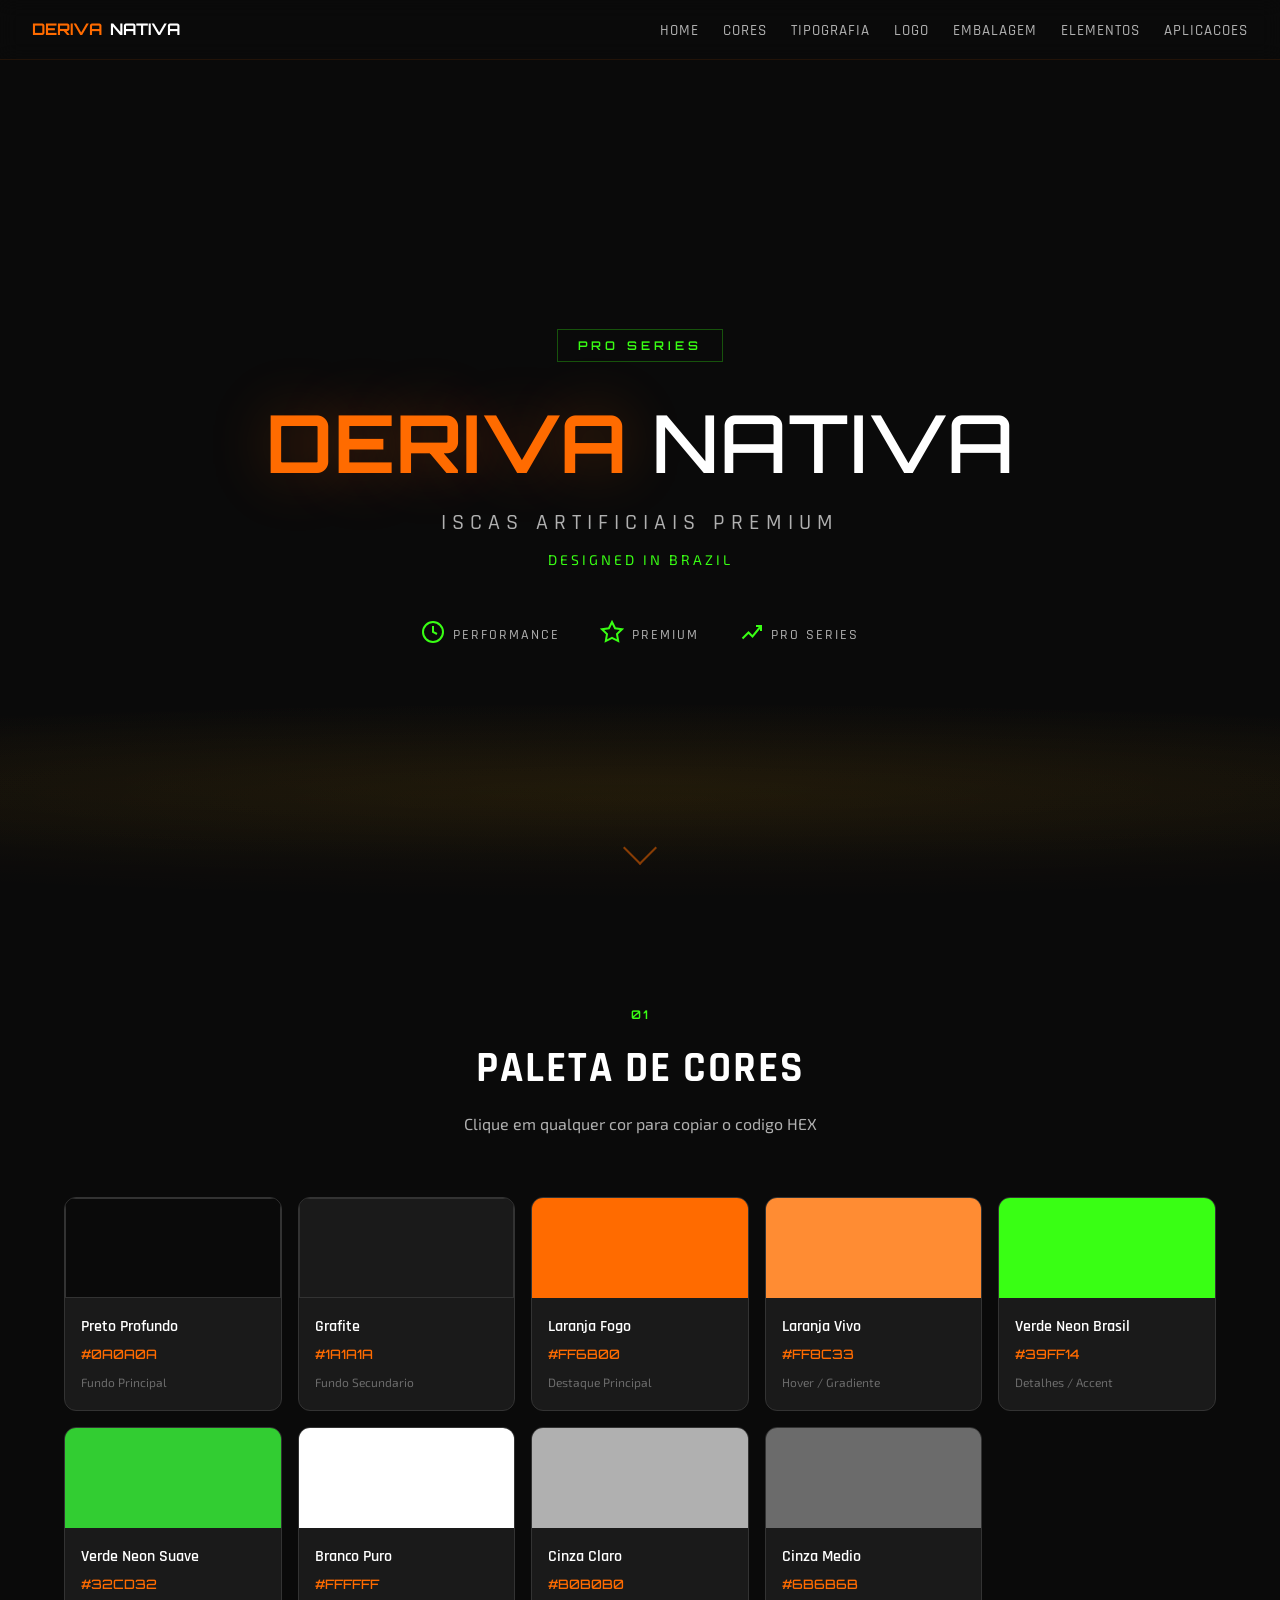
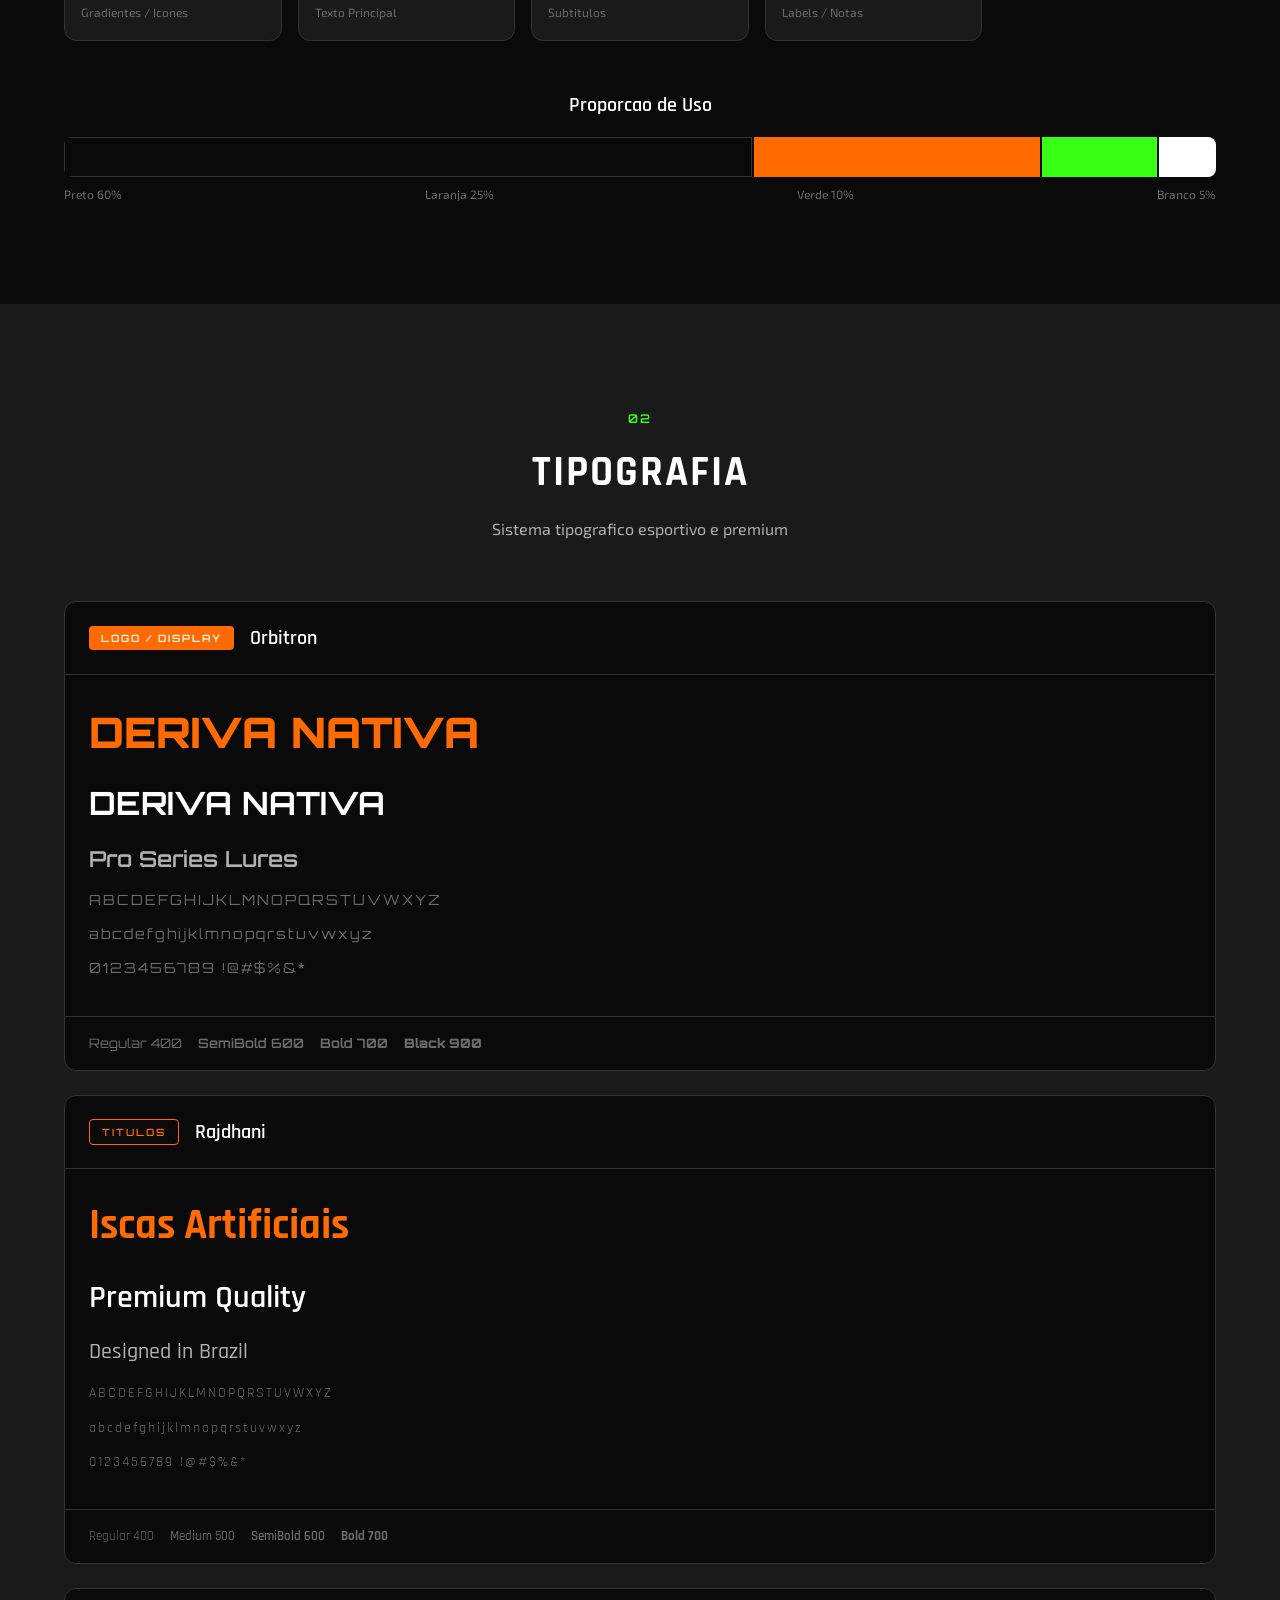
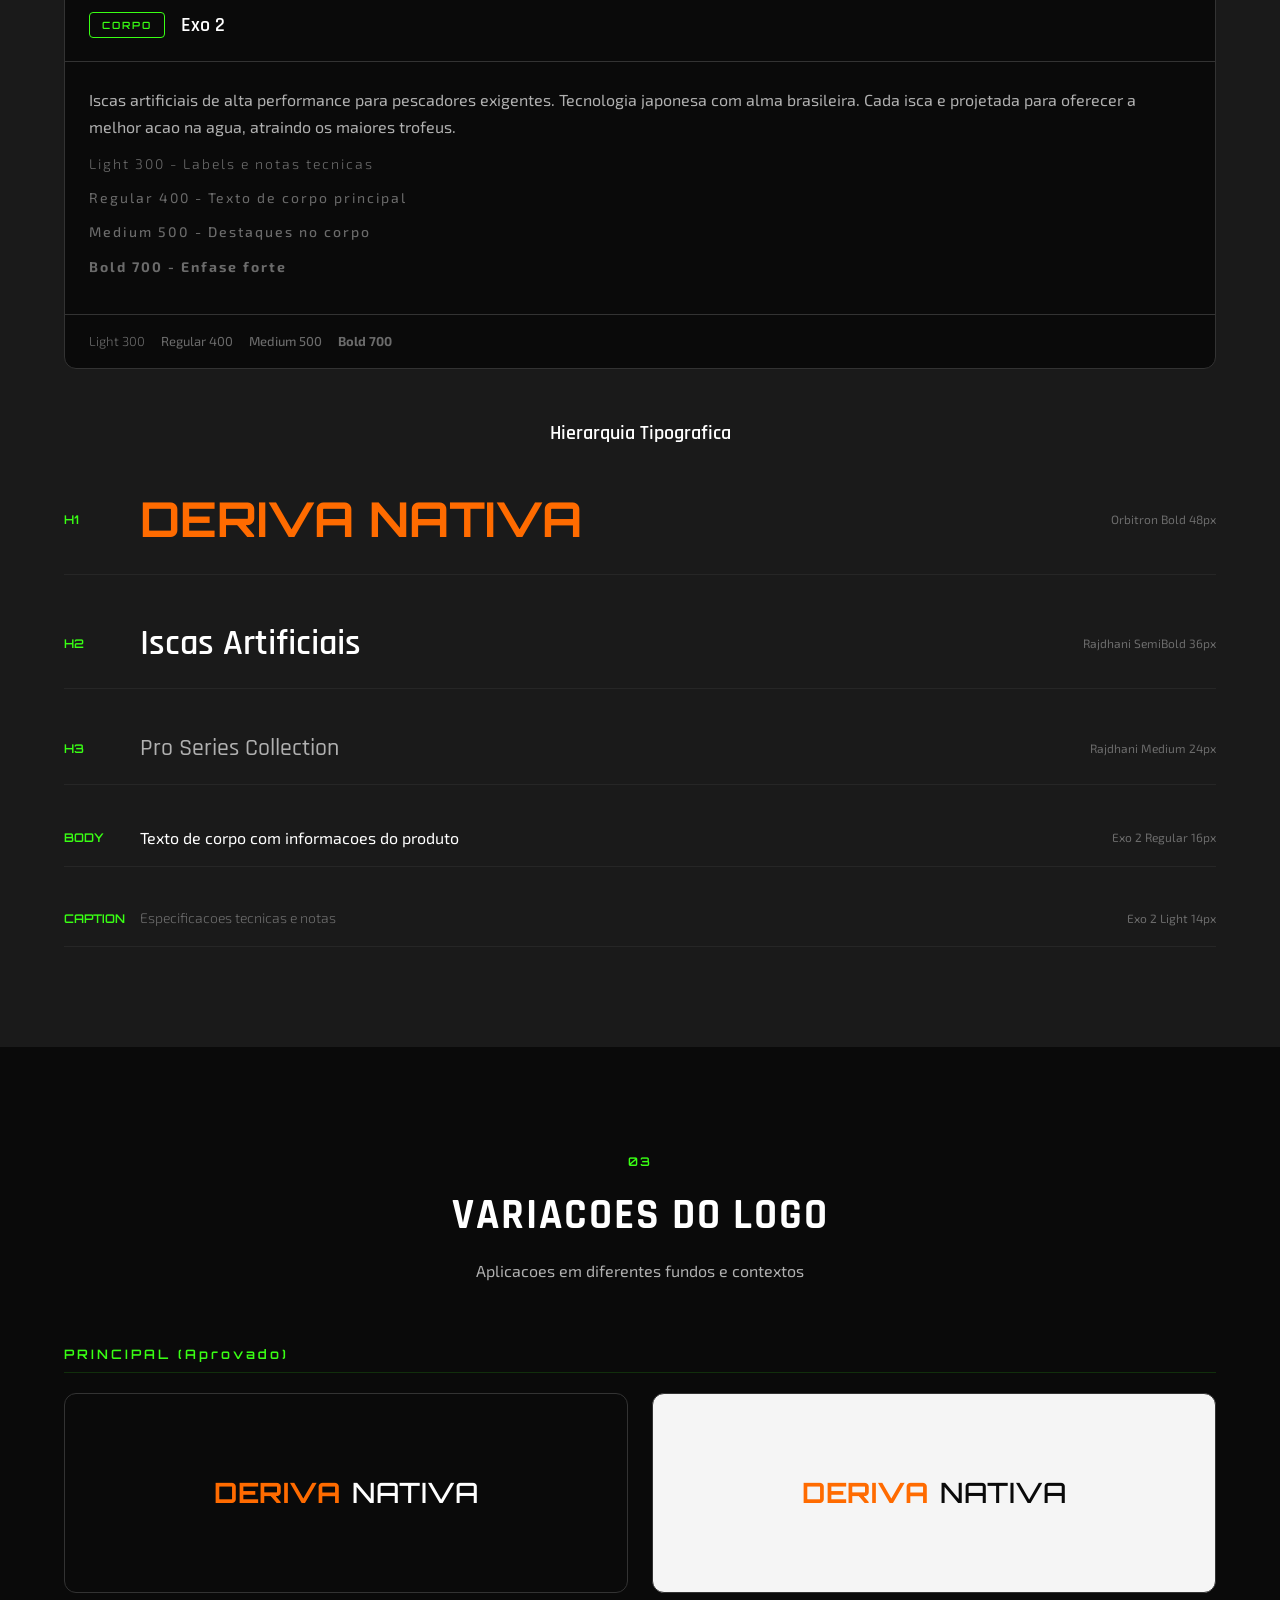
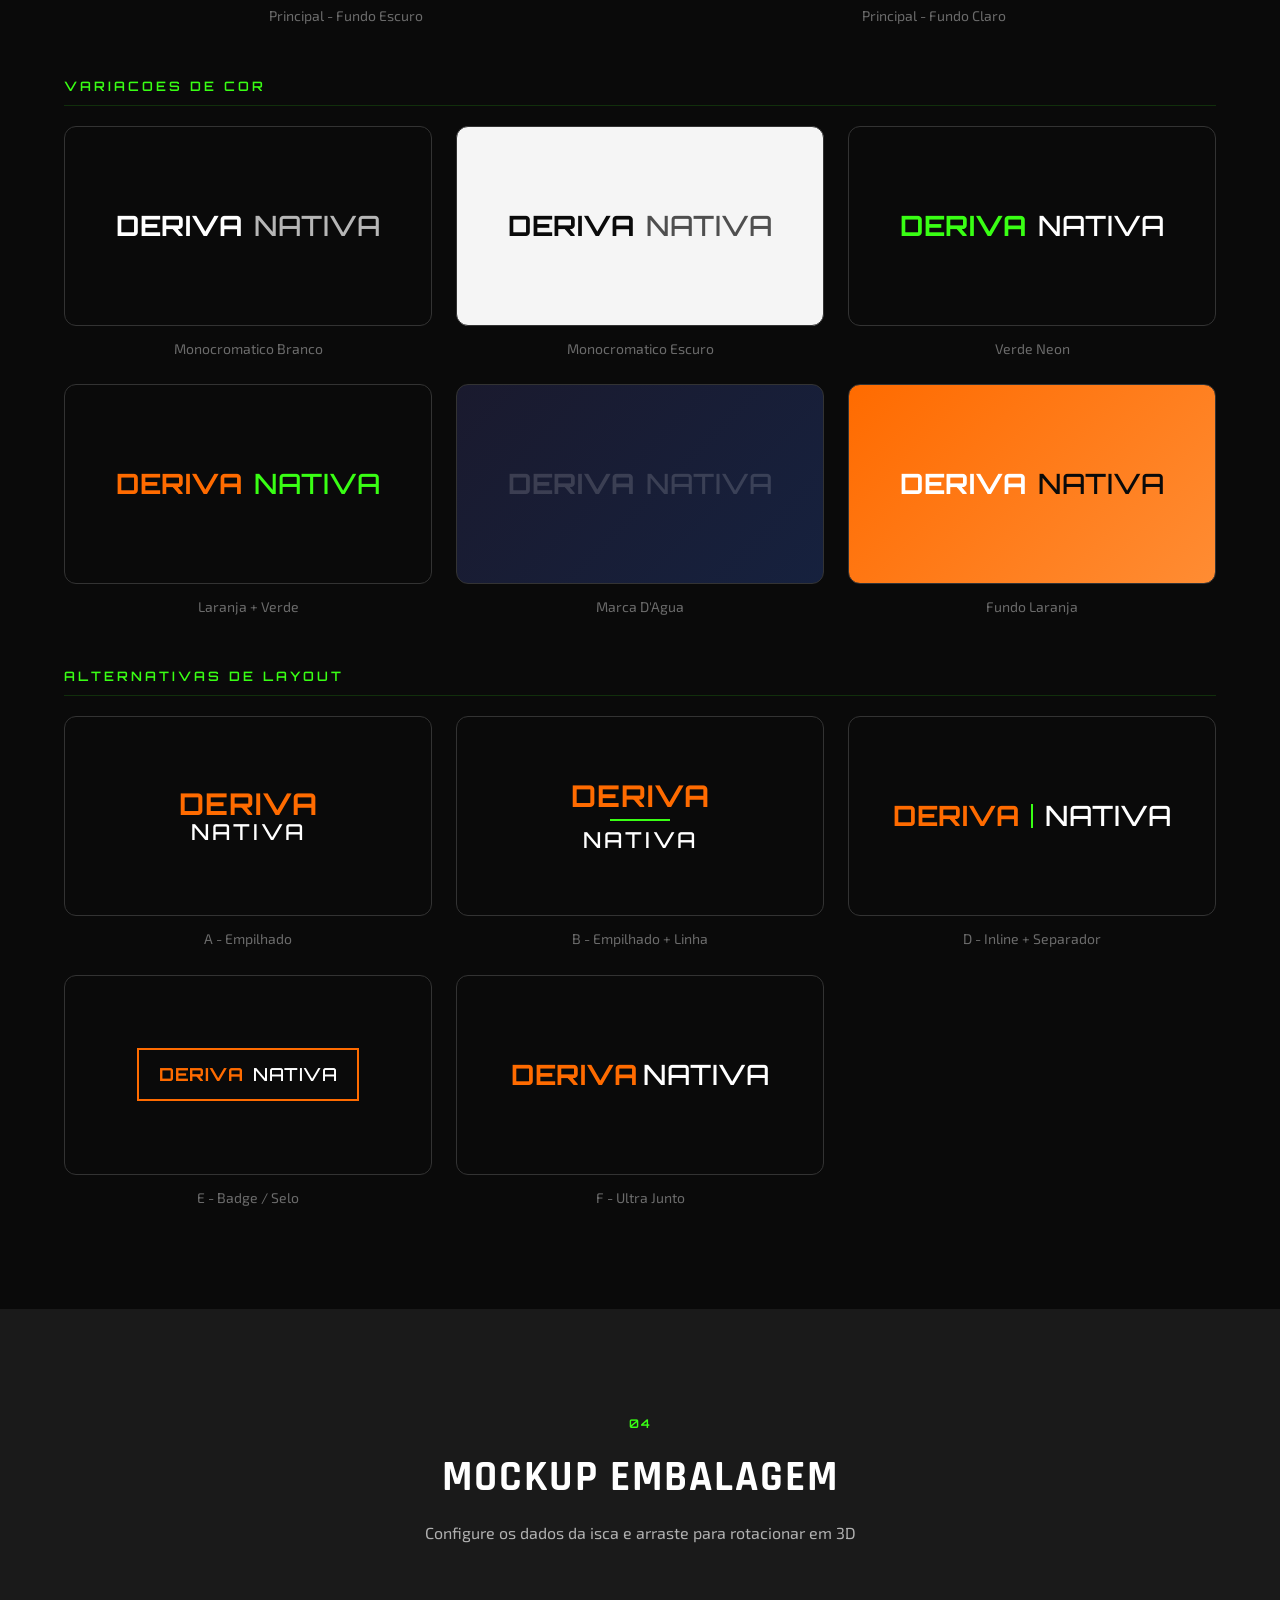
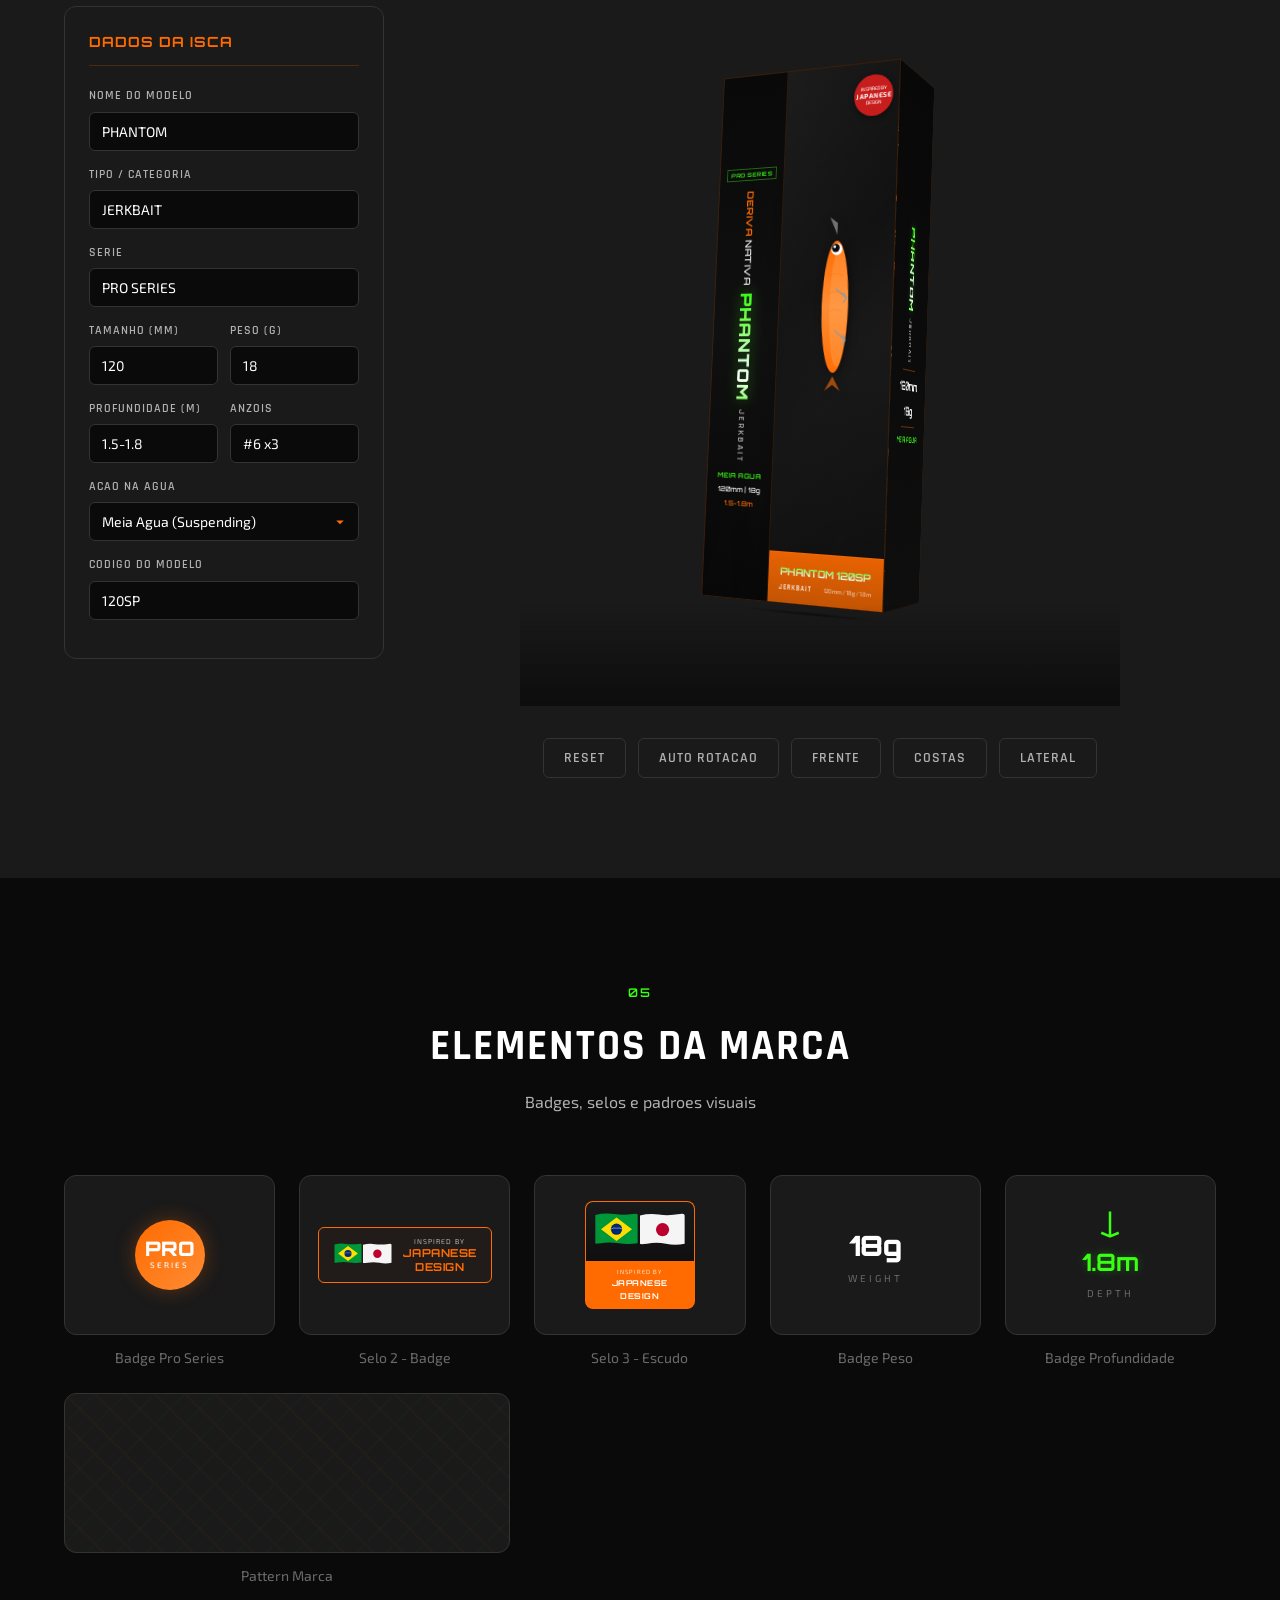
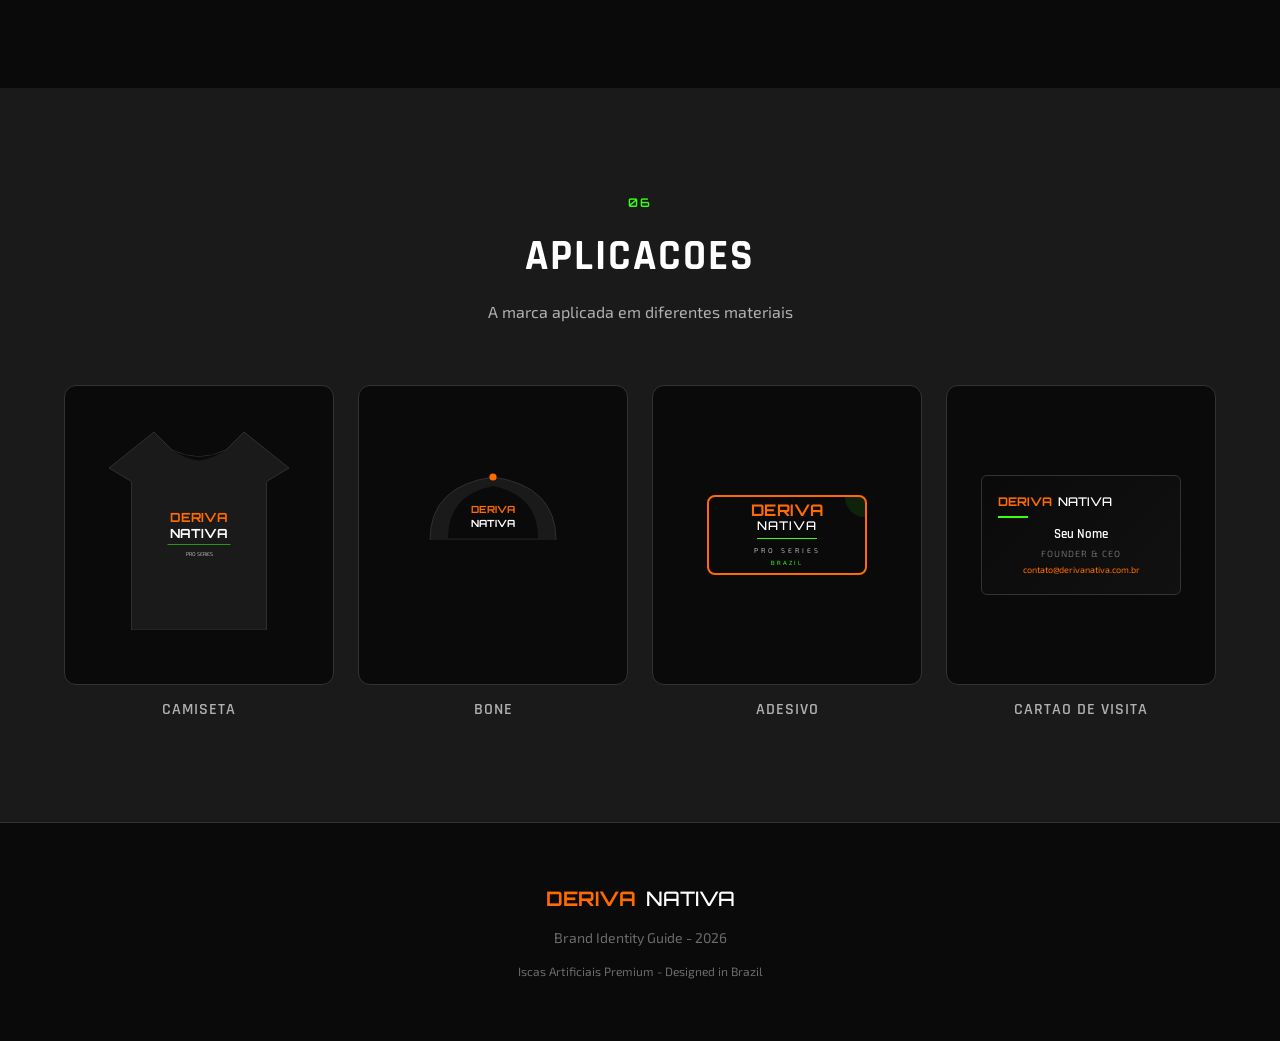
==== index.html @ 5020a4d5 "Identidade visual DERIVA NATIVA - site completo com mockup 3D de embalagem" ====
<!DOCTYPE html>
<html lang="pt-BR">
<head>
    <meta charset="UTF-8">
    <meta name="viewport" content="width=device-width, initial-scale=1.0">
    <title>DERIVA NATIVA - Brand Identity</title>
    <link rel="preconnect" href="https://fonts.googleapis.com">
    <link rel="preconnect" href="https://fonts.gstatic.com" crossorigin>
    <link href="https://fonts.googleapis.com/css2?family=Orbitron:wght@400;500;600;700;800;900&family=Rajdhani:wght@300;400;500;600;700&family=Exo+2:ital,wght@0,100;0,200;0,300;0,400;0,500;0,600;0,700;0,800;0,900;1,400&display=swap" rel="stylesheet">
    <link rel="stylesheet" href="css/style.css">
</head>
<body>

    <!-- Navigation -->
    <nav class="nav" id="nav">
        <div class="nav-logo">
            <span class="nav-logo-deriva">DERIVA</span>
            <span class="nav-logo-nativa">NATIVA</span>
        </div>
        <ul class="nav-links">
            <li><a href="#hero">Home</a></li>
            <li><a href="#cores">Cores</a></li>
            <li><a href="#tipografia">Tipografia</a></li>
            <li><a href="#logo-variations">Logo</a></li>
            <li><a href="#embalagem">Embalagem</a></li>
            <li><a href="#elementos">Elementos</a></li>
            <li><a href="#aplicacoes">Aplicacoes</a></li>
        </ul>
    </nav>

    <!-- ==================== HERO ==================== -->
    <section class="hero" id="hero">
        <div class="hero-bg">
            <div class="wave wave-1"></div>
            <div class="wave wave-2"></div>
            <div class="wave wave-3"></div>
        </div>
        <div class="hero-content">
            <div class="hero-badge">PRO SERIES</div>
            <div class="hero-logo">
                <h1 class="hero-title hero-title--inline">
                    <span class="hero-title-main">DERIVA</span>
                    <span class="hero-title-sub">NATIVA</span>
                </h1>
            </div>
            <p class="hero-tagline">Iscas Artificiais Premium</p>
            <p class="hero-sub">Designed in Brazil</p>
            <div class="hero-specs">
                <div class="hero-spec">
                    <span class="hero-spec-icon">
                        <svg width="24" height="24" viewBox="0 0 24 24" fill="none" stroke="#39FF14" stroke-width="2"><circle cx="12" cy="12" r="10"/><path d="M12 6v6l4 2"/></svg>
                    </span>
                    <span>Performance</span>
                </div>
                <div class="hero-spec">
                    <span class="hero-spec-icon">
                        <svg width="24" height="24" viewBox="0 0 24 24" fill="none" stroke="#39FF14" stroke-width="2"><path d="M12 2L15.09 8.26 22 9.27 17 14.14 18.18 21.02 12 17.77 5.82 21.02 7 14.14 2 9.27 8.91 8.26z"/></svg>
                    </span>
                    <span>Premium</span>
                </div>
                <div class="hero-spec">
                    <span class="hero-spec-icon">
                        <svg width="24" height="24" viewBox="0 0 24 24" fill="none" stroke="#39FF14" stroke-width="2"><path d="M3.5 18.5L9.5 12.5 13.5 16.5 22 6"/><path d="M17 6h5v5"/></svg>
                    </span>
                    <span>Pro Series</span>
                </div>
            </div>
        </div>
        <div class="scroll-indicator">
            <div class="scroll-arrow"></div>
        </div>
    </section>

    <!-- ==================== PALETA DE CORES ==================== -->
    <section class="section" id="cores">
        <div class="container">
            <div class="section-header">
                <span class="section-badge">01</span>
                <h2 class="section-title">Paleta de Cores</h2>
                <p class="section-subtitle">Clique em qualquer cor para copiar o codigo HEX</p>
            </div>

            <div class="colors-grid">
                <div class="color-card color-card--large" data-hex="#0A0A0A" onclick="copyHex(this)">
                    <div class="color-swatch" style="background:#0A0A0A; border: 1px solid #333;"></div>
                    <div class="color-info">
                        <h3>Preto Profundo</h3>
                        <span class="color-hex">#0A0A0A</span>
                        <span class="color-role">Fundo Principal</span>
                    </div>
                    <span class="color-copy-feedback">Copiado!</span>
                </div>

                <div class="color-card color-card--large" data-hex="#1A1A1A" onclick="copyHex(this)">
                    <div class="color-swatch" style="background:#1A1A1A; border: 1px solid #333;"></div>
                    <div class="color-info">
                        <h3>Grafite</h3>
                        <span class="color-hex">#1A1A1A</span>
                        <span class="color-role">Fundo Secundario</span>
                    </div>
                    <span class="color-copy-feedback">Copiado!</span>
                </div>

                <div class="color-card color-card--primary" data-hex="#FF6B00" onclick="copyHex(this)">
                    <div class="color-swatch" style="background:#FF6B00;"></div>
                    <div class="color-info">
                        <h3>Laranja Fogo</h3>
                        <span class="color-hex">#FF6B00</span>
                        <span class="color-role">Destaque Principal</span>
                    </div>
                    <span class="color-copy-feedback">Copiado!</span>
                </div>

                <div class="color-card" data-hex="#FF8C33" onclick="copyHex(this)">
                    <div class="color-swatch" style="background:#FF8C33;"></div>
                    <div class="color-info">
                        <h3>Laranja Vivo</h3>
                        <span class="color-hex">#FF8C33</span>
                        <span class="color-role">Hover / Gradiente</span>
                    </div>
                    <span class="color-copy-feedback">Copiado!</span>
                </div>

                <div class="color-card color-card--accent" data-hex="#39FF14" onclick="copyHex(this)">
                    <div class="color-swatch" style="background:#39FF14;"></div>
                    <div class="color-info">
                        <h3>Verde Neon Brasil</h3>
                        <span class="color-hex">#39FF14</span>
                        <span class="color-role">Detalhes / Accent</span>
                    </div>
                    <span class="color-copy-feedback">Copiado!</span>
                </div>

                <div class="color-card" data-hex="#32CD32" onclick="copyHex(this)">
                    <div class="color-swatch" style="background:#32CD32;"></div>
                    <div class="color-info">
                        <h3>Verde Neon Suave</h3>
                        <span class="color-hex">#32CD32</span>
                        <span class="color-role">Gradientes / Icones</span>
                    </div>
                    <span class="color-copy-feedback">Copiado!</span>
                </div>

                <div class="color-card" data-hex="#FFFFFF" onclick="copyHex(this)">
                    <div class="color-swatch" style="background:#FFFFFF;"></div>
                    <div class="color-info">
                        <h3>Branco Puro</h3>
                        <span class="color-hex">#FFFFFF</span>
                        <span class="color-role">Texto Principal</span>
                    </div>
                    <span class="color-copy-feedback">Copiado!</span>
                </div>

                <div class="color-card" data-hex="#B0B0B0" onclick="copyHex(this)">
                    <div class="color-swatch" style="background:#B0B0B0;"></div>
                    <div class="color-info">
                        <h3>Cinza Claro</h3>
                        <span class="color-hex">#B0B0B0</span>
                        <span class="color-role">Subtitulos</span>
                    </div>
                    <span class="color-copy-feedback">Copiado!</span>
                </div>

                <div class="color-card" data-hex="#6B6B6B" onclick="copyHex(this)">
                    <div class="color-swatch" style="background:#6B6B6B;"></div>
                    <div class="color-info">
                        <h3>Cinza Medio</h3>
                        <span class="color-hex">#6B6B6B</span>
                        <span class="color-role">Labels / Notas</span>
                    </div>
                    <span class="color-copy-feedback">Copiado!</span>
                </div>
            </div>

            <!-- Color proportion bar -->
            <div class="color-proportion">
                <h3 class="proportion-title">Proporcao de Uso</h3>
                <div class="proportion-bar">
                    <div class="proportion-segment" style="width:60%; background:#0A0A0A; border:1px solid #333;" data-label="Preto 60%"></div>
                    <div class="proportion-segment" style="width:25%; background:#FF6B00;" data-label="Laranja 25%"></div>
                    <div class="proportion-segment" style="width:10%; background:#39FF14;" data-label="Verde 10%"></div>
                    <div class="proportion-segment" style="width:5%; background:#FFFFFF;" data-label="Branco 5%"></div>
                </div>
                <div class="proportion-labels">
                    <span>Preto 60%</span>
                    <span>Laranja 25%</span>
                    <span>Verde 10%</span>
                    <span>Branco 5%</span>
                </div>
            </div>
        </div>
    </section>

    <!-- ==================== TIPOGRAFIA ==================== -->
    <section class="section section--alt" id="tipografia">
        <div class="container">
            <div class="section-header">
                <span class="section-badge">02</span>
                <h2 class="section-title">Tipografia</h2>
                <p class="section-subtitle">Sistema tipografico esportivo e premium</p>
            </div>

            <div class="type-grid">
                <!-- Orbitron -->
                <div class="type-card">
                    <div class="type-card-header">
                        <span class="type-badge type-badge--primary">LOGO / DISPLAY</span>
                        <span class="type-name">Orbitron</span>
                    </div>
                    <div class="type-showcase" style="font-family:'Orbitron',sans-serif;">
                        <div class="type-sample type-sample--xl" style="font-weight:900;">DERIVA NATIVA</div>
                        <div class="type-sample type-sample--lg" style="font-weight:700;">DERIVA NATIVA</div>
                        <div class="type-sample type-sample--md" style="font-weight:600;">Pro Series Lures</div>
                        <div class="type-sample type-sample--sm" style="font-weight:400;">ABCDEFGHIJKLMNOPQRSTUVWXYZ</div>
                        <div class="type-sample type-sample--sm" style="font-weight:400;">abcdefghijklmnopqrstuvwxyz</div>
                        <div class="type-sample type-sample--sm" style="font-weight:400;">0123456789 !@#$%&*</div>
                    </div>
                    <div class="type-weights">
                        <span style="font-family:'Orbitron'; font-weight:400;">Regular 400</span>
                        <span style="font-family:'Orbitron'; font-weight:600;">SemiBold 600</span>
                        <span style="font-family:'Orbitron'; font-weight:700;">Bold 700</span>
                        <span style="font-family:'Orbitron'; font-weight:900;">Black 900</span>
                    </div>
                </div>

                <!-- Rajdhani -->
                <div class="type-card">
                    <div class="type-card-header">
                        <span class="type-badge type-badge--secondary">TITULOS</span>
                        <span class="type-name">Rajdhani</span>
                    </div>
                    <div class="type-showcase" style="font-family:'Rajdhani',sans-serif;">
                        <div class="type-sample type-sample--xl" style="font-weight:700;">Iscas Artificiais</div>
                        <div class="type-sample type-sample--lg" style="font-weight:600;">Premium Quality</div>
                        <div class="type-sample type-sample--md" style="font-weight:500;">Designed in Brazil</div>
                        <div class="type-sample type-sample--sm" style="font-weight:400;">ABCDEFGHIJKLMNOPQRSTUVWXYZ</div>
                        <div class="type-sample type-sample--sm" style="font-weight:400;">abcdefghijklmnopqrstuvwxyz</div>
                        <div class="type-sample type-sample--sm" style="font-weight:400;">0123456789 !@#$%&*</div>
                    </div>
                    <div class="type-weights">
                        <span style="font-family:'Rajdhani'; font-weight:400;">Regular 400</span>
                        <span style="font-family:'Rajdhani'; font-weight:500;">Medium 500</span>
                        <span style="font-family:'Rajdhani'; font-weight:600;">SemiBold 600</span>
                        <span style="font-family:'Rajdhani'; font-weight:700;">Bold 700</span>
                    </div>
                </div>

                <!-- Exo 2 -->
                <div class="type-card">
                    <div class="type-card-header">
                        <span class="type-badge type-badge--accent">CORPO</span>
                        <span class="type-name">Exo 2</span>
                    </div>
                    <div class="type-showcase" style="font-family:'Exo 2',sans-serif;">
                        <div class="type-sample type-sample--body" style="font-weight:400;">Iscas artificiais de alta performance para pescadores exigentes. Tecnologia japonesa com alma brasileira. Cada isca e projetada para oferecer a melhor acao na agua, atraindo os maiores trofeus.</div>
                        <div class="type-sample type-sample--sm" style="font-weight:300;">Light 300 - Labels e notas tecnicas</div>
                        <div class="type-sample type-sample--sm" style="font-weight:400;">Regular 400 - Texto de corpo principal</div>
                        <div class="type-sample type-sample--sm" style="font-weight:500;">Medium 500 - Destaques no corpo</div>
                        <div class="type-sample type-sample--sm" style="font-weight:700;">Bold 700 - Enfase forte</div>
                    </div>
                    <div class="type-weights">
                        <span style="font-family:'Exo 2'; font-weight:300;">Light 300</span>
                        <span style="font-family:'Exo 2'; font-weight:400;">Regular 400</span>
                        <span style="font-family:'Exo 2'; font-weight:500;">Medium 500</span>
                        <span style="font-family:'Exo 2'; font-weight:700;">Bold 700</span>
                    </div>
                </div>
            </div>

            <!-- Type Hierarchy -->
            <div class="type-hierarchy">
                <h3 class="proportion-title">Hierarquia Tipografica</h3>
                <div class="hierarchy-list">
                    <div class="hierarchy-item">
                        <span class="hierarchy-label">H1</span>
                        <span class="hierarchy-demo" style="font-family:'Orbitron'; font-weight:700; font-size:48px; color:#FF6B00;">DERIVA NATIVA</span>
                        <span class="hierarchy-spec">Orbitron Bold 48px</span>
                    </div>
                    <div class="hierarchy-item">
                        <span class="hierarchy-label">H2</span>
                        <span class="hierarchy-demo" style="font-family:'Rajdhani'; font-weight:600; font-size:36px; color:#FFFFFF;">Iscas Artificiais</span>
                        <span class="hierarchy-spec">Rajdhani SemiBold 36px</span>
                    </div>
                    <div class="hierarchy-item">
                        <span class="hierarchy-label">H3</span>
                        <span class="hierarchy-demo" style="font-family:'Rajdhani'; font-weight:500; font-size:24px; color:#B0B0B0;">Pro Series Collection</span>
                        <span class="hierarchy-spec">Rajdhani Medium 24px</span>
                    </div>
                    <div class="hierarchy-item">
                        <span class="hierarchy-label">Body</span>
                        <span class="hierarchy-demo" style="font-family:'Exo 2'; font-weight:400; font-size:16px; color:#FFFFFF;">Texto de corpo com informacoes do produto</span>
                        <span class="hierarchy-spec">Exo 2 Regular 16px</span>
                    </div>
                    <div class="hierarchy-item">
                        <span class="hierarchy-label">Caption</span>
                        <span class="hierarchy-demo" style="font-family:'Exo 2'; font-weight:300; font-size:14px; color:#6B6B6B;">Especificacoes tecnicas e notas</span>
                        <span class="hierarchy-spec">Exo 2 Light 14px</span>
                    </div>
                </div>
            </div>
        </div>
    </section>

    <!-- ==================== LOGO VARIATIONS ==================== -->
    <section class="section" id="logo-variations">
        <div class="container">
            <div class="section-header">
                <span class="section-badge">03</span>
                <h2 class="section-title">Variacoes do Logo</h2>
                <p class="section-subtitle">Aplicacoes em diferentes fundos e contextos</p>
            </div>

            <!-- PRINCIPAL - Horizontal inline (aprovado) -->
            <div class="logo-principal">
                <h3 class="logo-section-label">PRINCIPAL (Aprovado)</h3>
                <div class="logo-principal-grid">
                    <div class="logo-variant">
                        <div class="logo-variant-bg" style="background:#0A0A0A;">
                            <div class="logo-inline">
                                <span class="logo-inline-d" style="color:#FF6B00;">DERIVA</span>
                                <span class="logo-inline-n" style="color:#FFFFFF;">NATIVA</span>
                            </div>
                        </div>
                        <span class="logo-variant-label">Principal - Fundo Escuro</span>
                    </div>
                    <div class="logo-variant">
                        <div class="logo-variant-bg" style="background:#F5F5F5;">
                            <div class="logo-inline">
                                <span class="logo-inline-d" style="color:#FF6B00;">DERIVA</span>
                                <span class="logo-inline-n" style="color:#0A0A0A;">NATIVA</span>
                            </div>
                        </div>
                        <span class="logo-variant-label">Principal - Fundo Claro</span>
                    </div>
                </div>
            </div>

            <!-- VARIACOES DE COR - Horizontal inline -->
            <div class="logo-variants-section">
                <h3 class="logo-section-label">VARIACOES DE COR</h3>
                <div class="logo-grid">
                    <div class="logo-variant">
                        <div class="logo-variant-bg" style="background:#0A0A0A;">
                            <div class="logo-inline">
                                <span class="logo-inline-d" style="color:#FFFFFF;">DERIVA</span>
                                <span class="logo-inline-n" style="color:#FFFFFF; opacity:0.7;">NATIVA</span>
                            </div>
                        </div>
                        <span class="logo-variant-label">Monocromatico Branco</span>
                    </div>
                    <div class="logo-variant">
                        <div class="logo-variant-bg" style="background:#F5F5F5;">
                            <div class="logo-inline">
                                <span class="logo-inline-d" style="color:#0A0A0A;">DERIVA</span>
                                <span class="logo-inline-n" style="color:#0A0A0A; opacity:0.7;">NATIVA</span>
                            </div>
                        </div>
                        <span class="logo-variant-label">Monocromatico Escuro</span>
                    </div>
                    <div class="logo-variant">
                        <div class="logo-variant-bg" style="background:#0A0A0A;">
                            <div class="logo-inline">
                                <span class="logo-inline-d" style="color:#39FF14;">DERIVA</span>
                                <span class="logo-inline-n" style="color:#FFFFFF;">NATIVA</span>
                            </div>
                        </div>
                        <span class="logo-variant-label">Verde Neon</span>
                    </div>
                    <div class="logo-variant">
                        <div class="logo-variant-bg" style="background:#0A0A0A;">
                            <div class="logo-inline">
                                <span class="logo-inline-d" style="color:#FF6B00;">DERIVA</span>
                                <span class="logo-inline-n" style="color:#39FF14;">NATIVA</span>
                            </div>
                        </div>
                        <span class="logo-variant-label">Laranja + Verde</span>
                    </div>
                    <div class="logo-variant">
                        <div class="logo-variant-bg logo-variant-bg--watermark" style="background:linear-gradient(135deg, #1a1a2e, #16213e);">
                            <div class="logo-inline" style="opacity:0.15;">
                                <span class="logo-inline-d" style="color:#FFFFFF;">DERIVA</span>
                                <span class="logo-inline-n" style="color:#FFFFFF;">NATIVA</span>
                            </div>
                        </div>
                        <span class="logo-variant-label">Marca D'Agua</span>
                    </div>
                    <div class="logo-variant">
                        <div class="logo-variant-bg" style="background: linear-gradient(135deg, #FF6B00, #FF8C33);">
                            <div class="logo-inline">
                                <span class="logo-inline-d" style="color:#FFFFFF;">DERIVA</span>
                                <span class="logo-inline-n" style="color:#0A0A0A;">NATIVA</span>
                            </div>
                        </div>
                        <span class="logo-variant-label">Fundo Laranja</span>
                    </div>
                </div>
            </div>

            <!-- ALTERNATIVAS DE LAYOUT -->
            <div class="logo-variants-section">
                <h3 class="logo-section-label">ALTERNATIVAS DE LAYOUT</h3>
                <div class="logo-grid">
                    <!-- Stacked -->
                    <div class="logo-variant">
                        <div class="logo-variant-bg" style="background:#0A0A0A;">
                            <div class="logo-stacked">
                                <span class="logo-stacked-d">DERIVA</span>
                                <span class="logo-stacked-n">NATIVA</span>
                            </div>
                        </div>
                        <span class="logo-variant-label">A - Empilhado</span>
                    </div>
                    <!-- Stacked with line -->
                    <div class="logo-variant">
                        <div class="logo-variant-bg" style="background:#0A0A0A;">
                            <div class="logo-stacked">
                                <span class="logo-stacked-d">DERIVA</span>
                                <div class="logo-divider"></div>
                                <span class="logo-stacked-n">NATIVA</span>
                            </div>
                        </div>
                        <span class="logo-variant-label">B - Empilhado + Linha</span>
                    </div>
                    <!-- Inline with green divider -->
                    <div class="logo-variant">
                        <div class="logo-variant-bg" style="background:#0A0A0A;">
                            <div class="logo-inline">
                                <span class="logo-inline-d" style="color:#FF6B00;">DERIVA</span>
                                <span class="logo-inline-sep"></span>
                                <span class="logo-inline-n" style="color:#FFFFFF;">NATIVA</span>
                            </div>
                        </div>
                        <span class="logo-variant-label">D - Inline + Separador</span>
                    </div>
                    <!-- Compact badge style -->
                    <div class="logo-variant">
                        <div class="logo-variant-bg" style="background:#0A0A0A;">
                            <div class="logo-badge-style">
                                <div class="logo-badge-border">
                                    <span class="logo-badge-d">DERIVA</span>
                                    <span class="logo-badge-n">NATIVA</span>
                                </div>
                            </div>
                        </div>
                        <span class="logo-variant-label">E - Badge / Selo</span>
                    </div>
                    <!-- Condensed -->
                    <div class="logo-variant">
                        <div class="logo-variant-bg" style="background:#0A0A0A;">
                            <div class="logo-inline logo-inline--condensed">
                                <span class="logo-inline-d" style="color:#FF6B00;">DERIVA</span><span class="logo-inline-n" style="color:#FFFFFF;">NATIVA</span>
                            </div>
                        </div>
                        <span class="logo-variant-label">F - Ultra Junto</span>
                    </div>
                </div>
            </div>
        </div>
    </section>

    <!-- ==================== MOCKUP EMBALAGEM - GERADOR ==================== -->
    <section class="section section--alt" id="embalagem">
        <div class="container">
            <div class="section-header">
                <span class="section-badge">04</span>
                <h2 class="section-title">Mockup Embalagem</h2>
                <p class="section-subtitle">Configure os dados da isca e arraste para rotacionar em 3D</p>
            </div>

            <div class="v3-layout">
                <!-- Painel de inputs -->
                <div class="v3-panel">
                    <div class="v3-panel-title">Dados da Isca</div>
                    <div class="v3-input-group">
                        <label class="v3-label">Nome do Modelo</label>
                        <input type="text" class="v3-input" id="v3Model" value="PHANTOM" placeholder="Ex: PHANTOM" maxlength="12">
                    </div>
                    <div class="v3-input-group">
                        <label class="v3-label">Tipo / Categoria</label>
                        <input type="text" class="v3-input" id="v3Type" value="JERKBAIT" placeholder="Ex: JERKBAIT" maxlength="15">
                    </div>
                    <div class="v3-input-group">
                        <label class="v3-label">Serie</label>
                        <input type="text" class="v3-input" id="v3Series" value="PRO SERIES" placeholder="Ex: PRO SERIES" maxlength="15">
                    </div>
                    <div class="v3-input-row">
                        <div class="v3-input-group">
                            <label class="v3-label">Tamanho (mm)</label>
                            <input type="text" class="v3-input" id="v3Size" value="120" placeholder="120">
                        </div>
                        <div class="v3-input-group">
                            <label class="v3-label">Peso (g)</label>
                            <input type="text" class="v3-input" id="v3Weight" value="18" placeholder="18">
                        </div>
                    </div>
                    <div class="v3-input-row">
                        <div class="v3-input-group">
                            <label class="v3-label">Profundidade (m)</label>
                            <input type="text" class="v3-input" id="v3Depth" value="1.5-1.8" placeholder="1.5-1.8">
                        </div>
                        <div class="v3-input-group">
                            <label class="v3-label">Anzois</label>
                            <input type="text" class="v3-input" id="v3Hooks" value="#6 x3" placeholder="#6 x3">
                        </div>
                    </div>
                    <div class="v3-input-group">
                        <label class="v3-label">Acao na Agua</label>
                        <select class="v3-input v3-select" id="v3Water">
                            <option value="MEIA AGUA" selected>Meia Agua (Suspending)</option>
                            <option value="SUPERFICIE">Superficie (Floating)</option>
                            <option value="FUNDO">Fundo (Sinking)</option>
                        </select>
                    </div>
                    <div class="v3-input-group">
                        <label class="v3-label">Codigo do Modelo</label>
                        <input type="text" class="v3-input" id="v3Code" value="120SP" placeholder="Ex: 120SP, 90F, 70S">
                    </div>
                </div>

                <!-- Mockup 3D V3 -->
                <div class="v3-mockup-wrapper">
                    <div class="mockup-scene v3-scene" id="v3Scene">
                        <div class="mockup-box v3-box" id="v3Box">
                            <!-- Front -->
                            <div class="box-face box-front box-front--v2 v3-front">
                                <div class="box-v2-card">
                                    <div class="box-v2-top">
                                        <span class="box-v2-series" id="v3FrontSeries">PRO SERIES</span>
                                    </div>
                                    <div class="box-v2-brand-vertical">
                                        <span class="box-v2-deriva">DERIVA</span>
                                        <span class="box-v2-nativa">NATIVA</span>
                                    </div>
                                    <div class="box-v2-model-vertical" id="v3FrontModel">PHANTOM</div>
                                    <div class="box-v2-type-vertical" id="v3FrontType">JERKBAIT</div>
                                    <div class="box-v2-bottom">
                                        <span class="box-v2-water" id="v3FrontWater">MEIA AGUA</span>
                                        <span class="box-v2-specs-v" id="v3FrontSpecs">120mm | 18g</span>
                                        <span class="box-v2-depth" id="v3FrontDepth">1.5-1.8m</span>
                                    </div>
                                </div>
                                <div class="box-v2-pvc">
                                    <div class="box-v2-pvc-shine"></div>
                                    <div class="box-v2-lure">
                                        <svg viewBox="0 0 50 180" class="lure-svg-v2">
                                            <defs>
                                                <linearGradient id="lureGradV3" x1="0%" y1="0%" x2="0%" y2="100%">
                                                    <stop offset="0%" style="stop-color:#FF6B00"/>
                                                    <stop offset="50%" style="stop-color:#FF8C33"/>
                                                    <stop offset="100%" style="stop-color:#FF6B00"/>
                                                </linearGradient>
                                            </defs>
                                            <ellipse cx="25" cy="90" rx="12" ry="55" fill="url(#lureGradV3)"/>
                                            <ellipse cx="28" cy="90" rx="8" ry="50" fill="#FFB366" opacity="0.3"/>
                                            <path d="M25 30 L18 15 L25 20" fill="#FFFFFF" opacity="0.4"/>
                                            <circle cx="25" cy="42" r="5" fill="#FFFFFF"/>
                                            <circle cx="24" cy="41" r="3.5" fill="#0A0A0A"/>
                                            <circle cx="23" cy="40" r="1.2" fill="#FFFFFF"/>
                                            <line x1="25" y1="110" x2="35" y2="118" stroke="#999" stroke-width="1.2"/>
                                            <path d="M32 114 Q38 118 32 122" stroke="#999" stroke-width="1.2" fill="none"/>
                                            <line x1="25" y1="75" x2="35" y2="83" stroke="#999" stroke-width="1.2"/>
                                            <path d="M32 79 Q38 83 32 87" stroke="#999" stroke-width="1.2" fill="none"/>
                                            <path d="M25 148 L18 160 L25 155 L32 160 Z" fill="#FF6B00" opacity="0.6"/>
                                            <path d="M18 65 Q25 60 32 65" stroke="#CC5500" stroke-width="0.4" fill="none" opacity="0.4"/>
                                            <path d="M18 80 Q25 75 32 80" stroke="#CC5500" stroke-width="0.4" fill="none" opacity="0.4"/>
                                            <path d="M18 95 Q25 90 32 95" stroke="#CC5500" stroke-width="0.4" fill="none" opacity="0.4"/>
                                        </svg>
                                    </div>
                                    <div class="box-v2-japan-sticker">
                                        <span class="box-v2-japan-text">INSPIRED BY<br><strong>JAPANESE</strong><br>DESIGN</span>
                                    </div>
                                    <div class="box-v2-info-card">
                                        <span class="box-v2-info-model" id="v3FrontInfoModel">PHANTOM 120SP</span>
                                        <div class="box-v2-info-row">
                                            <span class="box-v2-info-category" id="v3FrontInfoCategory">JERKBAIT</span>
                                            <span class="box-v2-info-specs" id="v3FrontInfoSpecs">120mm / 18g / 1.8m</span>
                                        </div>
                                    </div>
                                </div>
                            </div>

                            <!-- Back -->
                            <div class="box-face box-back v3-back">
                                <div class="box-back-content">
                                    <div class="box-back-logo">
                                        <span class="box-brand-d">DERIVA</span>
                                        <span class="box-brand-n">NATIVA</span>
                                    </div>
                                    <div class="box-back-model" id="v3BackModel">PHANTOM 120SP</div>
                                    <div class="box-back-tech-title">TECNOLOGIA</div>
                                    <div class="box-back-features">
                                        <div class="box-feature">
                                            <div class="box-feature-icon">
                                                <svg width="26" height="26" viewBox="0 0 24 24" fill="none" stroke="#FF6B00" stroke-width="2" stroke-linecap="round" stroke-linejoin="round"><circle cx="7" cy="17" r="3"/><path d="M7 14V8"/><path d="M10 8h8"/><path d="M15 5l3 3-3 3"/></svg>
                                            </div>
                                            <div class="box-feature-text">
                                                <span class="box-feature-name">Transferencia de Peso</span>
                                                <span class="box-feature-desc">Arremessos longos e precisos</span>
                                            </div>
                                        </div>
                                        <div class="box-feature">
                                            <div class="box-feature-icon">
                                                <svg width="26" height="26" viewBox="0 0 24 24" fill="none" stroke="#FF6B00" stroke-width="2" stroke-linecap="round"><path d="M2 6c3 0 3 3 6 3s3-3 6-3 3 3 6 3"/><line x1="5" y1="12" x2="19" y2="12"/><path d="M2 18c3 0 3 3 6 3s3-3 6-3 3 3 6 3"/></svg>
                                            </div>
                                            <div class="box-feature-text">
                                                <span class="box-feature-name">Suspending</span>
                                                <span class="box-feature-desc">Pausa na meia agua</span>
                                            </div>
                                        </div>
                                        <div class="box-feature">
                                            <div class="box-feature-icon">
                                                <svg width="26" height="26" viewBox="0 0 24 24" fill="none" stroke="#FF6B00" stroke-width="2" stroke-linecap="round" stroke-linejoin="round"><polygon points="12 2 22 8.5 12 22 2 8.5"/><line x1="2" y1="8.5" x2="22" y2="8.5"/><line x1="12" y1="2" x2="8" y2="8.5"/><line x1="12" y1="2" x2="16" y2="8.5"/><line x1="8" y1="8.5" x2="12" y2="22"/><line x1="16" y1="8.5" x2="12" y2="22"/></svg>
                                            </div>
                                            <div class="box-feature-text">
                                                <span class="box-feature-name">Pintura 3D Holografica</span>
                                                <span class="box-feature-desc">Reflexo realista na agua</span>
                                            </div>
                                        </div>
                                        <div class="box-feature">
                                            <div class="box-feature-icon">
                                                <svg width="26" height="26" viewBox="0 0 24 24" fill="none" stroke="#FF6B00" stroke-width="2" stroke-linecap="round" stroke-linejoin="round"><path d="M12 2v4"/><circle cx="12" cy="4" r="2"/><path d="M12 6v4c0 4-7 6-7 10a7 7 0 0 0 7 7"/><path d="M12 23l-2-3"/></svg>
                                            </div>
                                            <div class="box-feature-text">
                                                <span class="box-feature-name">Anzois anti Ferrugem</span>
                                                <span class="box-feature-desc">Revestido com teflon de alta qualidade</span>
                                            </div>
                                        </div>
                                        <div class="box-feature">
                                            <div class="box-feature-icon">
                                                <svg width="26" height="26" viewBox="0 0 24 24" fill="none" stroke="#FF6B00" stroke-width="2" stroke-linecap="round" stroke-linejoin="round"><path d="M2 12l4-6 4 6 4-6 4 6 4-6"/><path d="M20 18l-2-1.5L16 18l-2-1.5L12 18l-2-1.5L8 18l-2-1.5L4 18"/></svg>
                                            </div>
                                            <div class="box-feature-text">
                                                <span class="box-feature-name">Natacao Errante</span>
                                                <span class="box-feature-desc">Movimento imprevisivel</span>
                                            </div>
                                        </div>
                                    </div>
                                    <div class="box-back-specs-table">
                                        <div class="spec-row"><span>Tamanho</span><span id="v3BackSize">120mm</span></div>
                                        <div class="spec-row"><span>Peso</span><span id="v3BackWeight">18g</span></div>
                                        <div class="spec-row"><span>Profundidade</span><span id="v3BackDepth">1.5-1.8m</span></div>
                                        <div class="spec-row"><span>Acao</span><span id="v3BackWater">Meia Agua</span></div>
                                        <div class="spec-row"><span>Anzois</span><span id="v3BackHooks">#6 x3</span></div>
                                    </div>
                                    <div class="box-back-footer">
                                        <div class="box-back-badge">
                                            <div class="box-back-badge-inner">
                                                <div class="box-back-badge-flags">
                                                    <span>&#127463;&#127479;</span>
                                                    <span>&#127471;&#127477;</span>
                                                </div>
                                                <div class="box-back-badge-text">
                                                    <span class="box-back-badge-sm">INSPIRED BY</span>
                                                    <span class="box-back-badge-lg">JAPANESE</span>
                                                    <span class="box-back-badge-lg">DESIGN</span>
                                                </div>
                                            </div>
                                        </div>
                                        <div class="box-back-social-row">
                                            <svg width="10" height="10" viewBox="0 0 24 24" fill="none" stroke="#FF6B00" stroke-width="2" stroke-linecap="round" stroke-linejoin="round"><rect x="2" y="2" width="20" height="20" rx="5" ry="5"/><circle cx="12" cy="12" r="5"/><circle cx="17.5" cy="6.5" r="1.5" fill="#FF6B00" stroke="none"/></svg>
                                            <span class="box-back-social-text">@derivanativa</span>
                                            <span class="box-back-social-sep">|</span>
                                            <svg width="10" height="10" viewBox="0 0 24 24" fill="none" stroke="#FF6B00" stroke-width="2" stroke-linecap="round" stroke-linejoin="round"><circle cx="12" cy="12" r="10"/><line x1="2" y1="12" x2="22" y2="12"/><path d="M12 2a15.3 15.3 0 0 1 4 10 15.3 15.3 0 0 1-4 10 15.3 15.3 0 0 1-4-10 15.3 15.3 0 0 1 4-10z"/></svg>
                                            <span class="box-back-site-text">derivanativa.com.br</span>
                                        </div>
                                    </div>
                                </div>
                            </div>

                            <!-- Left -->
                            <div class="box-face box-left v3-left">
                                <div class="box-side-v2">
                                    <div class="box-side-badge-vertical">
                                        <span class="box-side-badge-d">DERIVA</span>
                                        <span class="box-side-badge-n">NATIVA</span>
                                    </div>
                                    <div class="box-side-v2-line"></div>
                                    <span class="box-side-v2-spec" id="v3LeftSize">120mm</span>
                                    <span class="box-side-v2-spec" id="v3LeftWeight">18g</span>
                                    <div class="box-side-v2-line"></div>
                                    <span class="box-side-v2-depth" id="v3LeftDepth">1.8m</span>
                                </div>
                            </div>

                            <!-- Right -->
                            <div class="box-face box-right v3-right">
                                <div class="box-side-v2">
                                    <span class="box-side-v2-model" id="v3RightModel">PHANTOM</span>
                                    <span class="box-side-v2-type" id="v3RightType">JERKBAIT</span>
                                    <div class="box-side-v2-line"></div>
                                    <span class="box-side-v2-spec" id="v3RightSize">120mm</span>
                                    <span class="box-side-v2-spec" id="v3RightWeight">18g</span>
                                    <div class="box-side-v2-line"></div>
                                    <span class="box-side-v2-water" id="v3RightWater">MEIA AGUA</span>
                                </div>
                            </div>

                            <!-- Top -->
                            <div class="box-face box-top v3-top">
                                <div class="box-topbottom-v2">
                                    <span class="box-topbottom-d">DERIVA</span>
                                    <span class="box-topbottom-n">NATIVA</span>
                                </div>
                            </div>

                            <!-- Bottom -->
                            <div class="box-face box-bottom v3-bottom">
                                <div class="box-topbottom-v2">
                                    <span class="box-topbottom-d">DERIVA</span>
                                    <span class="box-topbottom-n">NATIVA</span>
                                </div>
                            </div>
                        </div>
                    </div>

                    <div class="mockup-controls">
                        <button class="mockup-btn" onclick="resetMockup()">Reset</button>
                        <button class="mockup-btn" onclick="autoRotate()">Auto Rotacao</button>
                        <button class="mockup-btn" onclick="showFront()">Frente</button>
                        <button class="mockup-btn" onclick="showBack()">Costas</button>
                        <button class="mockup-btn" onclick="showSide()">Lateral</button>
                    </div>
                </div>
            </div>
        </div>
    </section>

    <!-- ==================== ELEMENTOS DA MARCA ==================== -->
    <section class="section" id="elementos">
        <div class="container">
            <div class="section-header">
                <span class="section-badge">05</span>
                <h2 class="section-title">Elementos da Marca</h2>
                <p class="section-subtitle">Badges, selos e padroes visuais</p>
            </div>

            <div class="elements-grid">
                <!-- Pro Series Badge -->
                <div class="element-card">
                    <div class="element-preview">
                        <div class="badge-pro">
                            <span class="badge-pro-text">PRO</span>
                            <span class="badge-pro-sub">SERIES</span>
                        </div>
                    </div>
                    <span class="element-label">Badge Pro Series</span>
                </div>

                <!-- SELO - Badge retangular -->
                <div class="element-card">
                    <div class="element-preview">
                        <div class="seal-option seal-option-2">
                            <div class="seal-badge-frame">
                                <div class="seal-badge-flags">
                                    <svg viewBox="0 0 200 100" xmlns="http://www.w3.org/2000/svg">
                                        <g transform="translate(5,5)">
                                            <path d="M0 10 Q20 5 40 8 Q60 11 80 8 Q90 6 90 10 L90 70 Q70 73 50 70 Q30 67 10 70 Q0 72 0 70 Z" fill="#009739"/>
                                            <polygon points="45,15 78,40 45,65 12,40" fill="#FEDD00"/>
                                            <circle cx="45" cy="40" r="12" fill="#002776"/>
                                            <path d="M33 40 Q39 36 45 38 Q51 36 57 40" stroke="#FFF" stroke-width="1" fill="none"/>
                                        </g>
                                        <g transform="translate(100,8)">
                                            <path d="M0 8 Q20 3 40 6 Q60 9 85 5 Q95 3 95 8 L95 68 Q75 72 55 68 Q35 64 15 68 Q0 70 0 68 Z" fill="#F5F5F5"/>
                                            <circle cx="48" cy="38" r="14" fill="#BC002D"/>
                                        </g>
                                    </svg>
                                </div>
                                <div class="seal-badge-text">
                                    <span class="seal-badge-title">INSPIRED BY</span>
                                    <span class="seal-badge-bold">JAPANESE</span>
                                    <span class="seal-badge-bold">DESIGN</span>
                                </div>
                            </div>
                        </div>
                    </div>
                    <span class="element-label">Selo 2 - Badge</span>
                </div>

                <!-- SELO 3 - Escudo / Shield -->
                <div class="element-card">
                    <div class="element-preview">
                        <div class="seal-option seal-option-3">
                            <div class="seal-shield">
                                <div class="seal-shield-top">
                                    <svg viewBox="0 0 200 100" xmlns="http://www.w3.org/2000/svg">
                                        <g transform="translate(5,5)">
                                            <path d="M0 10 Q20 5 40 8 Q60 11 80 8 Q90 6 90 10 L90 70 Q70 73 50 70 Q30 67 10 70 Q0 72 0 70 Z" fill="#009739"/>
                                            <polygon points="45,15 78,40 45,65 12,40" fill="#FEDD00"/>
                                            <circle cx="45" cy="40" r="12" fill="#002776"/>
                                            <path d="M33 40 Q39 36 45 38 Q51 36 57 40" stroke="#FFF" stroke-width="1" fill="none"/>
                                        </g>
                                        <g transform="translate(100,8)">
                                            <path d="M0 8 Q20 3 40 6 Q60 9 85 5 Q95 3 95 8 L95 68 Q75 72 55 68 Q35 64 15 68 Q0 70 0 68 Z" fill="#F5F5F5"/>
                                            <circle cx="48" cy="38" r="14" fill="#BC002D"/>
                                        </g>
                                    </svg>
                                </div>
                                <div class="seal-shield-bottom">
                                    <span>INSPIRED BY</span>
                                    <strong>JAPANESE DESIGN</strong>
                                </div>
                            </div>
                        </div>
                    </div>
                    <span class="element-label">Selo 3 - Escudo</span>
                </div>

                <!-- Weight badge -->
                <div class="element-card">
                    <div class="element-preview">
                        <div class="badge-weight">
                            <span class="badge-weight-value">18g</span>
                            <span class="badge-weight-label">WEIGHT</span>
                        </div>
                    </div>
                    <span class="element-label">Badge Peso</span>
                </div>

                <!-- Depth badge -->
                <div class="element-card">
                    <div class="element-preview">
                        <div class="badge-depth">
                            <svg width="30" height="30" viewBox="0 0 24 24" fill="none" stroke="#39FF14" stroke-width="2">
                                <path d="M12 2v20M5 19l7 3 7-3"/>
                            </svg>
                            <span class="badge-depth-value">1.8m</span>
                            <span class="badge-depth-label">DEPTH</span>
                        </div>
                    </div>
                    <span class="element-label">Badge Profundidade</span>
                </div>

                <!-- Pattern -->
                <div class="element-card element-card--wide">
                    <div class="element-preview element-preview--pattern">
                        <div class="brand-pattern"></div>
                    </div>
                    <span class="element-label">Pattern Marca</span>
                </div>
            </div>
        </div>
    </section>

    <!-- ==================== APLICACOES ==================== -->
    <section class="section section--alt" id="aplicacoes">
        <div class="container">
            <div class="section-header">
                <span class="section-badge">06</span>
                <h2 class="section-title">Aplicacoes</h2>
                <p class="section-subtitle">A marca aplicada em diferentes materiais</p>
            </div>

            <div class="apps-grid">
                <!-- T-shirt -->
                <div class="app-card">
                    <div class="app-preview">
                        <div class="app-tshirt">
                            <svg viewBox="0 0 200 220" class="tshirt-svg">
                                <!-- T-shirt shape -->
                                <path d="M50 0 L0 40 L25 55 L25 220 L175 220 L175 55 L200 40 L150 0 L130 20 Q100 35 70 20 Z" fill="#1A1A1A" stroke="#333" stroke-width="1"/>
                                <!-- Collar -->
                                <path d="M70 20 Q100 35 130 20 Q115 30 100 32 Q85 30 70 20" fill="#0A0A0A"/>
                                <!-- Logo on shirt -->
                                <text x="100" y="100" text-anchor="middle" fill="#FF6B00" font-family="Orbitron" font-size="14" font-weight="700">DERIVA</text>
                                <text x="100" y="118" text-anchor="middle" fill="#FFFFFF" font-family="Orbitron" font-size="14" font-weight="700">NATIVA</text>
                                <line x1="65" y1="125" x2="135" y2="125" stroke="#39FF14" stroke-width="1" opacity="0.6"/>
                                <text x="100" y="138" text-anchor="middle" fill="#B0B0B0" font-family="Exo 2" font-size="6">PRO SERIES</text>
                            </svg>
                        </div>
                    </div>
                    <span class="app-label">Camiseta</span>
                </div>

                <!-- Cap -->
                <div class="app-card">
                    <div class="app-preview">
                        <div class="app-cap">
                            <svg viewBox="0 0 200 160" class="cap-svg">
                                <!-- Cap bill -->
                                <path d="M20 90 Q100 110 180 90 Q190 95 170 100 Q100 120 30 100 Q10 95 20 90" fill="#0A0A0A"/>
                                <!-- Cap body -->
                                <path d="M30 90 Q30 30 100 20 Q170 30 170 90" fill="#1A1A1A" stroke="#333" stroke-width="1"/>
                                <!-- Front panel -->
                                <path d="M50 88 Q50 40 100 30 Q150 40 150 88" fill="#0A0A0A"/>
                                <!-- Logo -->
                                <text x="100" y="60" text-anchor="middle" fill="#FF6B00" font-family="Orbitron" font-size="11" font-weight="700">DERIVA</text>
                                <text x="100" y="75" text-anchor="middle" fill="#FFFFFF" font-family="Orbitron" font-size="11" font-weight="700">NATIVA</text>
                                <!-- Button on top -->
                                <circle cx="100" cy="20" r="4" fill="#FF6B00"/>
                            </svg>
                        </div>
                    </div>
                    <span class="app-label">Bone</span>
                </div>

                <!-- Sticker -->
                <div class="app-card">
                    <div class="app-preview">
                        <div class="app-sticker">
                            <div class="sticker">
                                <div class="sticker-inner">
                                    <span class="sticker-brand-d">DERIVA</span>
                                    <span class="sticker-brand-n">NATIVA</span>
                                    <div class="sticker-line"></div>
                                    <span class="sticker-sub">PRO SERIES</span>
                                    <span class="sticker-br">BRAZIL</span>
                                </div>
                            </div>
                        </div>
                    </div>
                    <span class="app-label">Adesivo</span>
                </div>

                <!-- Business card -->
                <div class="app-card">
                    <div class="app-preview">
                        <div class="app-bcard">
                            <div class="bcard">
                                <div class="bcard-top">
                                    <span class="bcard-brand-d">DERIVA</span>
                                    <span class="bcard-brand-n">NATIVA</span>
                                </div>
                                <div class="bcard-line"></div>
                                <div class="bcard-info">
                                    <span class="bcard-name">Seu Nome</span>
                                    <span class="bcard-role">Founder & CEO</span>
                                    <span class="bcard-contact">contato@derivanativa.com.br</span>
                                </div>
                            </div>
                        </div>
                    </div>
                    <span class="app-label">Cartao de Visita</span>
                </div>
            </div>
        </div>
    </section>

    <!-- Footer -->
    <footer class="footer">
        <div class="container">
            <div class="footer-content">
                <div class="footer-logo">
                    <span class="footer-brand-d">DERIVA</span>
                    <span class="footer-brand-n">NATIVA</span>
                </div>
                <p class="footer-text">Brand Identity Guide - 2026</p>
                <p class="footer-text footer-text--sm">Iscas Artificiais Premium - Designed in Brazil</p>
            </div>
        </div>
    </footer>

    <script src="js/main.js"></script>
</body>
</html>
---- css/style.css ----
/* ==================== RESET & BASE ==================== */
*, *::before, *::after {
    margin: 0;
    padding: 0;
    box-sizing: border-box;
}

:root {
    --black: #0A0A0A;
    --graphite: #1A1A1A;
    --orange: #FF6B00;
    --orange-light: #FF8C33;
    --green: #39FF14;
    --green-soft: #32CD32;
    --white: #FFFFFF;
    --gray-light: #B0B0B0;
    --gray-mid: #6B6B6B;
    --gray-dark: #333333;
}

html {
    scroll-behavior: smooth;
}

body {
    font-family: 'Exo 2', sans-serif;
    background: var(--black);
    color: var(--white);
    overflow-x: hidden;
    line-height: 1.6;
}

.container {
    max-width: 1200px;
    margin: 0 auto;
    padding: 0 24px;
}

/* ==================== NAVIGATION ==================== */
.nav {
    position: fixed;
    top: 0;
    left: 0;
    right: 0;
    z-index: 1000;
    display: flex;
    align-items: center;
    justify-content: space-between;
    padding: 16px 32px;
    background: rgba(10, 10, 10, 0.9);
    backdrop-filter: blur(10px);
    border-bottom: 1px solid rgba(255, 107, 0, 0.1);
    transition: all 0.3s ease;
}

.nav.scrolled {
    padding: 10px 32px;
    border-bottom-color: rgba(255, 107, 0, 0.3);
}

.nav-logo {
    display: flex;
    gap: 8px;
    font-family: 'Orbitron', sans-serif;
    font-size: 16px;
    font-weight: 700;
}

.nav-logo-deriva { color: var(--orange); }
.nav-logo-nativa { color: var(--white); }

.nav-links {
    display: flex;
    list-style: none;
    gap: 24px;
}

.nav-links a {
    color: var(--gray-light);
    text-decoration: none;
    font-family: 'Rajdhani', sans-serif;
    font-weight: 500;
    font-size: 15px;
    text-transform: uppercase;
    letter-spacing: 1px;
    transition: color 0.3s;
    position: relative;
}

.nav-links a::after {
    content: '';
    position: absolute;
    bottom: -4px;
    left: 0;
    width: 0;
    height: 2px;
    background: var(--orange);
    transition: width 0.3s;
}

.nav-links a:hover { color: var(--orange); }
.nav-links a:hover::after { width: 100%; }

/* ==================== HERO ==================== */
.hero {
    min-height: 100vh;
    display: flex;
    align-items: center;
    justify-content: center;
    position: relative;
    overflow: hidden;
    padding-top: 80px;
}

.hero-bg {
    position: absolute;
    inset: 0;
    overflow: hidden;
}

.wave {
    position: absolute;
    bottom: 0;
    left: -50%;
    width: 200%;
    height: 200px;
    background: radial-gradient(ellipse at center, rgba(255, 107, 0, 0.06) 0%, transparent 70%);
    border-radius: 50%;
    animation: waveFloat 8s ease-in-out infinite;
}

.wave-2 {
    height: 180px;
    bottom: 20px;
    background: radial-gradient(ellipse at center, rgba(57, 255, 20, 0.03) 0%, transparent 70%);
    animation-delay: -2s;
    animation-duration: 10s;
}

.wave-3 {
    height: 160px;
    bottom: 40px;
    background: radial-gradient(ellipse at center, rgba(255, 107, 0, 0.04) 0%, transparent 70%);
    animation-delay: -4s;
    animation-duration: 12s;
}

@keyframes waveFloat {
    0%, 100% { transform: translateX(-5%) translateY(0); }
    50% { transform: translateX(5%) translateY(-20px); }
}

.hero-content {
    text-align: center;
    z-index: 1;
    position: relative;
}

.hero-badge {
    display: inline-block;
    font-family: 'Orbitron', sans-serif;
    font-size: 12px;
    font-weight: 600;
    letter-spacing: 4px;
    color: var(--green);
    border: 1px solid rgba(57, 255, 20, 0.3);
    padding: 6px 20px;
    margin-bottom: 40px;
    animation: fadeInDown 1s ease;
}

.hero-logo {
    display: flex;
    flex-direction: column;
    align-items: center;
    gap: 20px;
    animation: fadeInUp 1s ease 0.2s both;
}

.hero-logo-icon {
    width: 120px;
    height: 120px;
    filter: drop-shadow(0 0 30px rgba(255, 107, 0, 0.3));
    display: none;
}

.hero-title {
    display: flex;
    flex-direction: column;
    font-family: 'Orbitron', sans-serif;
    line-height: 1;
}

.hero-title--inline {
    flex-direction: row;
    align-items: baseline;
    gap: clamp(12px, 3vw, 24px);
}

.hero-title-main {
    font-size: clamp(40px, 8vw, 80px);
    font-weight: 700;
    color: var(--orange);
    letter-spacing: 1px;
    text-shadow: 0 0 60px rgba(255, 107, 0, 0.3);
}

.hero-title-sub {
    font-size: clamp(40px, 8vw, 80px);
    font-weight: 500;
    color: var(--white);
    letter-spacing: 1px;
}

.hero-tagline {
    font-family: 'Rajdhani', sans-serif;
    font-size: 22px;
    font-weight: 500;
    color: var(--gray-light);
    letter-spacing: 6px;
    text-transform: uppercase;
    margin-top: 24px;
    animation: fadeInUp 1s ease 0.4s both;
}

.hero-sub {
    font-family: 'Exo 2', sans-serif;
    font-size: 14px;
    color: var(--green);
    letter-spacing: 3px;
    text-transform: uppercase;
    margin-top: 8px;
    animation: fadeInUp 1s ease 0.5s both;
}

.hero-specs {
    display: flex;
    justify-content: center;
    gap: 40px;
    margin-top: 48px;
    animation: fadeInUp 1s ease 0.6s both;
}

.hero-spec {
    display: flex;
    align-items: center;
    gap: 8px;
    color: var(--gray-light);
    font-family: 'Rajdhani', sans-serif;
    font-size: 14px;
    font-weight: 500;
    text-transform: uppercase;
    letter-spacing: 2px;
}

.scroll-indicator {
    position: absolute;
    bottom: 40px;
    left: 50%;
    transform: translateX(-50%);
    animation: bounce 2s infinite;
}

.scroll-arrow {
    width: 24px;
    height: 24px;
    border-right: 2px solid var(--orange);
    border-bottom: 2px solid var(--orange);
    transform: rotate(45deg);
    opacity: 0.5;
}

@keyframes bounce {
    0%, 100% { transform: translateX(-50%) translateY(0); }
    50% { transform: translateX(-50%) translateY(10px); }
}

@keyframes fadeInUp {
    from { opacity: 0; transform: translateY(30px); }
    to { opacity: 1; transform: translateY(0); }
}

@keyframes fadeInDown {
    from { opacity: 0; transform: translateY(-20px); }
    to { opacity: 1; transform: translateY(0); }
}

/* ==================== SECTIONS ==================== */
.section {
    padding: 100px 0;
    position: relative;
}

.section--alt {
    background: var(--graphite);
}

.section-header {
    text-align: center;
    margin-bottom: 60px;
}

.section-badge {
    display: inline-block;
    font-family: 'Orbitron', sans-serif;
    font-size: 12px;
    font-weight: 600;
    color: var(--green);
    letter-spacing: 2px;
    margin-bottom: 12px;
}

.section-title {
    font-family: 'Rajdhani', sans-serif;
    font-size: 42px;
    font-weight: 700;
    color: var(--white);
    text-transform: uppercase;
    letter-spacing: 2px;
}

.section-subtitle {
    font-size: 16px;
    color: var(--gray-light);
    margin-top: 8px;
}

/* ==================== COLORS ==================== */
.colors-grid {
    display: grid;
    grid-template-columns: repeat(auto-fill, minmax(200px, 1fr));
    gap: 16px;
}

.color-card {
    background: var(--graphite);
    border: 1px solid var(--gray-dark);
    border-radius: 12px;
    overflow: hidden;
    cursor: pointer;
    transition: all 0.3s ease;
    position: relative;
}

.color-card:hover {
    transform: translateY(-4px);
    border-color: var(--gray-mid);
    box-shadow: 0 8px 30px rgba(0,0,0,0.4);
}

.color-card--primary:hover { border-color: var(--orange); }
.color-card--accent:hover { border-color: var(--green); }

.color-swatch {
    height: 100px;
    width: 100%;
}

.color-info {
    padding: 16px;
}

.color-info h3 {
    font-family: 'Rajdhani', sans-serif;
    font-size: 16px;
    font-weight: 600;
    color: var(--white);
    margin-bottom: 4px;
}

.color-hex {
    display: block;
    font-family: 'Orbitron', sans-serif;
    font-size: 13px;
    font-weight: 500;
    color: var(--orange);
    margin-bottom: 4px;
}

.color-role {
    font-size: 12px;
    color: var(--gray-mid);
}

.color-copy-feedback {
    position: absolute;
    top: 50%;
    left: 50%;
    transform: translate(-50%, -50%);
    background: var(--orange);
    color: var(--white);
    padding: 8px 16px;
    border-radius: 6px;
    font-family: 'Orbitron', sans-serif;
    font-size: 12px;
    font-weight: 600;
    opacity: 0;
    pointer-events: none;
    transition: opacity 0.3s;
}

.color-card.copied .color-copy-feedback {
    opacity: 1;
}

/* Color Proportion */
.color-proportion {
    margin-top: 48px;
}

.proportion-title {
    font-family: 'Rajdhani', sans-serif;
    font-size: 20px;
    font-weight: 600;
    color: var(--white);
    margin-bottom: 16px;
    text-align: center;
}

.proportion-bar {
    display: flex;
    height: 40px;
    border-radius: 8px;
    overflow: hidden;
    gap: 2px;
}

.proportion-segment {
    transition: all 0.3s;
    position: relative;
}

.proportion-segment:hover {
    filter: brightness(1.2);
}

.proportion-labels {
    display: flex;
    justify-content: space-between;
    margin-top: 8px;
    font-size: 12px;
    color: var(--gray-mid);
    font-family: 'Exo 2', sans-serif;
}

/* ==================== TYPOGRAPHY ==================== */
.type-grid {
    display: grid;
    grid-template-columns: 1fr;
    gap: 24px;
}

.type-card {
    background: var(--black);
    border: 1px solid var(--gray-dark);
    border-radius: 12px;
    overflow: hidden;
}

.type-card-header {
    display: flex;
    align-items: center;
    gap: 16px;
    padding: 20px 24px;
    border-bottom: 1px solid var(--gray-dark);
}

.type-badge {
    font-family: 'Orbitron', sans-serif;
    font-size: 10px;
    font-weight: 600;
    letter-spacing: 2px;
    padding: 4px 12px;
    border-radius: 4px;
}

.type-badge--primary { background: var(--orange); color: var(--white); }
.type-badge--secondary { background: transparent; color: var(--orange); border: 1px solid var(--orange); }
.type-badge--accent { background: transparent; color: var(--green); border: 1px solid var(--green); }

.type-name {
    font-family: 'Rajdhani', sans-serif;
    font-size: 20px;
    font-weight: 600;
    color: var(--white);
}

.type-showcase {
    padding: 24px;
}

.type-sample { color: var(--white); margin-bottom: 12px; }
.type-sample--xl { font-size: 42px; color: var(--orange); }
.type-sample--lg { font-size: 32px; }
.type-sample--md { font-size: 22px; color: var(--gray-light); }
.type-sample--sm { font-size: 14px; color: var(--gray-mid); letter-spacing: 2px; }
.type-sample--body { font-size: 16px; color: var(--gray-light); line-height: 1.7; }

.type-weights {
    display: flex;
    flex-wrap: wrap;
    gap: 16px;
    padding: 16px 24px;
    border-top: 1px solid var(--gray-dark);
    font-size: 13px;
    color: var(--gray-mid);
}

/* Type Hierarchy */
.type-hierarchy {
    margin-top: 48px;
}

.hierarchy-list {
    display: flex;
    flex-direction: column;
    gap: 24px;
}

.hierarchy-item {
    display: grid;
    grid-template-columns: 60px 1fr auto;
    align-items: center;
    gap: 16px;
    padding: 16px 0;
    border-bottom: 1px solid rgba(51, 51, 51, 0.5);
}

.hierarchy-label {
    font-family: 'Orbitron', sans-serif;
    font-size: 12px;
    font-weight: 600;
    color: var(--green);
    text-transform: uppercase;
}

.hierarchy-spec {
    font-size: 12px;
    color: var(--gray-mid);
    text-align: right;
    white-space: nowrap;
}

/* ==================== LOGO VARIATIONS ==================== */
.logo-grid {
    display: grid;
    grid-template-columns: repeat(auto-fill, minmax(300px, 1fr));
    gap: 24px;
}

.logo-variant {
    text-align: center;
}

.logo-variant-bg {
    height: 200px;
    display: flex;
    align-items: center;
    justify-content: center;
    border-radius: 12px;
    border: 1px solid var(--gray-dark);
    transition: transform 0.3s;
}

.logo-variant-bg:hover {
    transform: scale(1.02);
}

.logo-display {
    display: flex;
    align-items: center;
    gap: 16px;
}

.logo-icon-sm {
    width: 50px;
    height: 50px;
}

.logo-text {
    display: flex;
    flex-direction: column;
    text-align: left;
}

.logo-text-main {
    font-family: 'Orbitron', sans-serif;
    font-size: 24px;
    font-weight: 700;
    letter-spacing: 3px;
    line-height: 1;
}

.logo-text-sub {
    font-family: 'Orbitron', sans-serif;
    font-size: 18px;
    font-weight: 500;
    letter-spacing: 5px;
    line-height: 1.2;
}

.logo-variant-label {
    display: block;
    margin-top: 12px;
    font-size: 14px;
    color: var(--gray-mid);
    font-family: 'Exo 2', sans-serif;
}

/* Logo sections */
.logo-principal {
    margin-bottom: 48px;
}

.logo-principal-grid {
    display: grid;
    grid-template-columns: repeat(2, 1fr);
    gap: 24px;
}

.logo-variants-section {
    margin-top: 48px;
}

.logo-section-label {
    font-family: 'Orbitron', sans-serif;
    font-size: 13px;
    font-weight: 600;
    color: var(--green);
    letter-spacing: 3px;
    margin-bottom: 20px;
    padding-bottom: 8px;
    border-bottom: 1px solid rgba(57, 255, 20, 0.15);
}

/* Inline logo (principal) */
.logo-inline {
    display: flex;
    align-items: baseline;
    gap: 12px;
}

.logo-inline-d {
    font-family: 'Orbitron', sans-serif;
    font-size: 28px;
    font-weight: 700;
    letter-spacing: 0.5px;
    line-height: 1;
}

.logo-inline-n {
    font-family: 'Orbitron', sans-serif;
    font-size: 28px;
    font-weight: 500;
    letter-spacing: 0.5px;
    line-height: 1;
}

.logo-inline-sep {
    width: 2px;
    height: 24px;
    background: var(--green);
    display: inline-block;
    align-self: center;
}

.logo-inline--condensed {
    gap: 6px;
}

/* Stacked logo */
.logo-stacked {
    display: flex;
    flex-direction: column;
    align-items: center;
    gap: 2px;
}

.logo-stacked-d {
    font-family: 'Orbitron', sans-serif;
    font-size: 30px;
    font-weight: 700;
    color: var(--orange);
    letter-spacing: 1px;
    line-height: 1;
}

.logo-stacked-n {
    font-family: 'Orbitron', sans-serif;
    font-size: 22px;
    font-weight: 500;
    color: var(--white);
    letter-spacing: 3px;
    line-height: 1;
}

.logo-divider {
    width: 60px;
    height: 2px;
    background: var(--green);
    margin: 6px 0;
}

/* Badge style logo */
.logo-badge-style {
    display: flex;
    align-items: center;
    justify-content: center;
}

.logo-badge-border {
    border: 2px solid var(--orange);
    padding: 10px 20px;
    display: flex;
    gap: 10px;
    align-items: baseline;
}

.logo-badge-d {
    font-family: 'Orbitron', sans-serif;
    font-size: 18px;
    font-weight: 700;
    color: var(--orange);
    letter-spacing: 0.5px;
}

.logo-badge-n {
    font-family: 'Orbitron', sans-serif;
    font-size: 18px;
    font-weight: 500;
    color: var(--white);
    letter-spacing: 0.5px;
}

@media (max-width: 768px) {
    .logo-principal-grid {
        grid-template-columns: 1fr;
    }
    .logo-inline-d, .logo-inline-n {
        font-size: 20px;
    }
}

/* ==================== MOCKUP 3D ==================== */
.mockup-container {
    display: flex;
    flex-direction: column;
    align-items: center;
}

.mockup-scene {
    width: 100%;
    max-width: 600px;
    height: 700px;
    perspective: 1200px;
    cursor: grab;
    margin: 0 auto;
}

.mockup-scene:active {
    cursor: grabbing;
}

.mockup-box {
    width: 200px;
    height: 540px;
    position: relative;
    transform-style: preserve-3d;
    transform: translateZ(-49px) rotateY(-25deg) rotateX(5deg);
    transition: transform 0.1s linear;
    margin: 60px auto;
}

.box-face {
    position: absolute;
    backface-visibility: visible;
    overflow: hidden;
}

/* Dark marble texture */
.dark-marble-bg {
    background-image:
        url("data:image/svg+xml,%3Csvg xmlns='http://www.w3.org/2000/svg' width='400' height='800'%3E%3Cfilter id='marble'%3E%3CfeTurbulence type='fractalNoise' baseFrequency='0.012 0.004' numOctaves='5' seed='8'/%3E%3CfeColorMatrix values='0 0 0 0 0.09 0 0 0 0 0.09 0 0 0 0 0.09 0 0 0 0.5 0'/%3E%3C/filter%3E%3Crect width='400' height='800' filter='url(%23marble)'/%3E%3C/svg%3E");
    background-blend-mode: overlay;
}

/* Front - 200x540 */
.box-front {
    width: 200px;
    height: 540px;
    background:
        url("data:image/svg+xml,%3Csvg xmlns='http://www.w3.org/2000/svg' width='400' height='800'%3E%3Cfilter id='mf'%3E%3CfeTurbulence type='fractalNoise' baseFrequency='0.012 0.004' numOctaves='5' seed='8'/%3E%3CfeColorMatrix values='0 0 0 0 0.1 0 0 0 0 0.1 0 0 0 0 0.1 0 0 0 0.45 0'/%3E%3C/filter%3E%3Crect width='400' height='800' filter='url(%23mf)'/%3E%3C/svg%3E"),
        linear-gradient(180deg, #0A0A0A 0%, #111 50%, #0A0A0A 100%);
    background-blend-mode: overlay;
    transform: translateZ(49px);
    border: 1px solid rgba(255, 107, 0, 0.2);
    display: flex;
    flex-direction: column;
}

/* Back - 200x540 */
.box-back {
    width: 200px;
    height: 540px;
    background:
        url("data:image/svg+xml,%3Csvg xmlns='http://www.w3.org/2000/svg' width='400' height='800'%3E%3Cfilter id='mb'%3E%3CfeTurbulence type='fractalNoise' baseFrequency='0.01 0.005' numOctaves='5' seed='15'/%3E%3CfeColorMatrix values='0 0 0 0 0.09 0 0 0 0 0.09 0 0 0 0 0.09 0 0 0 0.4 0'/%3E%3C/filter%3E%3Crect width='400' height='800' filter='url(%23mb)'/%3E%3C/svg%3E"),
        linear-gradient(180deg, #0A0A0A 0%, #0E0E0E 100%);
    background-blend-mode: overlay;
    transform: rotateY(180deg) translateZ(49px);
    border: 1px solid rgba(255, 107, 0, 0.15);
}

/* Left - 98x540 */
.box-left {
    width: 98px;
    height: 540px;
    background: linear-gradient(180deg, #080808 0%, #0E0E0E 100%);
    transform: rotateY(-90deg) translateZ(49px);
    border: 1px solid rgba(255, 107, 0, 0.1);
    left: 0;
}

/* Right - 98x540 */
.box-right {
    width: 98px;
    height: 540px;
    background: linear-gradient(180deg, #080808 0%, #0E0E0E 100%);
    transform: rotateY(90deg) translateZ(151px);
    border: 1px solid rgba(255, 107, 0, 0.1);
}

/* Top - 200x98 */
.box-top {
    width: 200px;
    height: 98px;
    background: linear-gradient(90deg, #0A0A0A, #151515, #0A0A0A);
    transform: rotateX(90deg) translateZ(49px);
    border: 1px solid rgba(255, 107, 0, 0.15);
}

/* Bottom - 200x98 */
.box-bottom {
    width: 200px;
    height: 98px;
    background: #080808;
    transform: rotateX(-90deg) translateZ(491px);
    border: 1px solid rgba(51, 51, 51, 0.3);
}

/* ==================== V2 FRONT - BEARKING STYLE ==================== */
.box-front--v2 {
    display: flex;
    flex-direction: row;
    padding: 0;
}


.box-v2-card {
    width: 75px;
    height: 100%;
    background:
        url("data:image/svg+xml,%3Csvg xmlns='http://www.w3.org/2000/svg' width='200' height='600'%3E%3Cfilter id='m'%3E%3CfeTurbulence type='fractalNoise' baseFrequency='0.015 0.003' numOctaves='4' seed='2'/%3E%3CfeColorMatrix values='0 0 0 0 0.08 0 0 0 0 0.08 0 0 0 0 0.08 0 0 0 0.6 0'/%3E%3C/filter%3E%3Crect width='200' height='600' filter='url(%23m)'/%3E%3C/svg%3E"),
        linear-gradient(180deg, #0A0A0A 0%, #111 50%, #080808 100%);
    background-blend-mode: overlay;
    display: flex;
    flex-direction: column;
    align-items: center;
    justify-content: center;
    padding: 14px 4px;
    position: relative;
    border-right: 1px solid rgba(255, 107, 0, 0.15);
    gap: 8px;
    overflow: hidden;
}


.box-v2-top {
    margin-bottom: 0;
}

.box-v2-series {
    font-family: 'Orbitron', sans-serif;
    font-size: 6px;
    font-weight: 600;
    color: var(--green);
    letter-spacing: 0.5px;
    border: 1px solid rgba(57, 255, 20, 0.4);
    padding: 2px 4px;
    white-space: nowrap;
}

.box-v2-brand-vertical {
    writing-mode: vertical-rl;
    text-orientation: mixed;
    display: flex;
    gap: 4px;
    margin-bottom: 0;
}

.box-v2-deriva {
    font-family: 'Orbitron', sans-serif;
    font-size: 10px;
    font-weight: 700;
    color: var(--orange);
    letter-spacing: 0.5px;
}

.box-v2-nativa {
    font-family: 'Orbitron', sans-serif;
    font-size: 10px;
    font-weight: 500;
    color: var(--white);
    letter-spacing: 0.5px;
}

.box-v2-model-vertical {
    writing-mode: vertical-rl;
    text-orientation: mixed;
    font-family: 'Orbitron', sans-serif;
    font-size: 18px;
    font-weight: 900;
    letter-spacing: 1px;
    background: linear-gradient(
        180deg,
        #39FF14 0%,
        #7FFF5C 15%,
        #CCFFCC 30%,
        #FFFFFF 40%,
        #7FFF5C 50%,
        #39FF14 60%,
        #2DB811 70%,
        #39FF14 80%,
        #7FFF5C 90%,
        #39FF14 100%
    );
    background-size: 100% 200%;
    -webkit-background-clip: text;
    -webkit-text-fill-color: transparent;
    background-clip: text;
    animation: chromeShine 3s ease-in-out infinite;
    filter: drop-shadow(0 0 8px rgba(57, 255, 20, 0.4));
}

@keyframes chromeShine {
    0% { background-position: 0% 0%; }
    50% { background-position: 0% 100%; }
    100% { background-position: 0% 0%; }
}

.box-v2-type-vertical {
    writing-mode: vertical-rl;
    text-orientation: mixed;
    font-family: 'Rajdhani', sans-serif;
    font-size: 10px;
    font-weight: 600;
    color: var(--gray-light);
    letter-spacing: 2px;
    margin-bottom: 0;
}

.box-v2-bottom {
    display: flex;
    flex-direction: column;
    align-items: center;
    gap: 3px;
}

.box-v2-water {
    font-family: 'Orbitron', sans-serif;
    font-size: 7px;
    font-weight: 600;
    color: var(--green);
    letter-spacing: 0.5px;
}

.box-v2-specs-v {
    font-family: 'Orbitron', sans-serif;
    font-size: 7px;
    font-weight: 500;
    color: var(--white);
}

.box-v2-depth {
    font-family: 'Orbitron', sans-serif;
    font-size: 7px;
    font-weight: 500;
    color: var(--orange);
}

/* PVC window side */
.box-v2-pvc {
    flex: 1;
    height: 100%;
    background: rgba(255, 255, 255, 0.02);
    position: relative;
    display: flex;
    flex-direction: column;
    align-items: center;
    justify-content: center;
    overflow: hidden;
}

.box-v2-pvc-shine {
    position: absolute;
    inset: 0;
    background: linear-gradient(135deg, rgba(255,255,255,0.06) 0%, transparent 40%, rgba(255,255,255,0.02) 60%, transparent 100%);
    pointer-events: none;
    z-index: 2;
}

.box-v2-lure {
    flex: 1;
    display: flex;
    align-items: center;
    justify-content: center;
    z-index: 1;
}

.lure-svg-v2 {
    width: 60px;
    height: 240px;
    filter: drop-shadow(2px 2px 4px rgba(0,0,0,0.5));
}

.box-v2-japan-sticker {
    position: absolute;
    top: 12px;
    right: 6px;
    background: rgba(220, 30, 30, 0.9);
    border-radius: 50%;
    width: 42px;
    height: 42px;
    display: flex;
    flex-direction: column;
    align-items: center;
    justify-content: center;
    z-index: 3;
    box-shadow: 0 2px 6px rgba(0,0,0,0.4);
}

.box-v2-japan-flag {
    font-size: 10px;
    line-height: 1;
    margin-top: 1px;
}

.box-v2-japan-text {
    font-family: 'Exo 2', sans-serif;
    font-size: 5px;
    color: white;
    text-align: center;
    line-height: 1.2;
    font-weight: 500;
}

.box-v2-japan-text strong {
    font-size: 7px;
    font-weight: 700;
    letter-spacing: 0.5px;
}

.box-v2-info-card {
    background: linear-gradient(180deg, rgba(255,107,0,0.9), rgba(255,107,0,0.75));
    border-top: 1px solid rgba(255, 107, 0, 0.8);
    padding: 10px 12px;
    width: 100%;
    display: flex;
    flex-direction: column;
    align-items: center;
    gap: 2px;
    z-index: 2;
}

.box-v2-info-model {
    font-family: 'Orbitron', sans-serif;
    font-size: 10px;
    font-weight: 700;
    background: linear-gradient(180deg, #39FF14 0%, #7FFF5C 15%, #CCFFCC 30%, #FFFFFF 40%, #7FFF5C 50%, #39FF14 60%, #2DB811 70%, #39FF14 80%, #7FFF5C 90%, #39FF14 100%);
    background-size: 100% 200%;
    -webkit-background-clip: text;
    -webkit-text-fill-color: transparent;
    background-clip: text;
    animation: chromeShine 3s ease-in-out infinite;
    white-space: nowrap;
}

.box-v2-info-row {
    display: flex;
    justify-content: space-between;
    align-items: center;
    width: 100%;
}

.box-v2-info-category {
    font-family: 'Rajdhani', sans-serif;
    font-size: 7px;
    font-weight: 600;
    color: var(--white);
    letter-spacing: 1px;
    text-transform: uppercase;
}

.box-v2-info-specs {
    font-family: 'Exo 2', sans-serif;
    font-size: 6px;
    color: rgba(255,255,255,0.75);
    white-space: nowrap;
}

.box-v2-info-site {
    font-family: 'Exo 2', sans-serif;
    font-size: 7px;
    color: var(--gray-mid);
}

.box-v2-info-social {
    font-family: 'Exo 2', sans-serif;
    font-size: 7px;
    color: var(--orange);
    font-weight: 500;
}

/* ==================== V1 FLAT PREVIEW ==================== */
.mockup-v1-flat {
    display: flex;
    justify-content: center;
    margin-top: 24px;
}

.v1-box-preview {
    text-align: center;
}

.v1-box-front {
    width: 180px;
    height: 400px;
    background: linear-gradient(180deg, #0A0A0A, #111, #0A0A0A);
    border: 1px solid rgba(255, 107, 0, 0.2);
    border-radius: 4px;
    display: flex;
    flex-direction: column;
    overflow: hidden;
}

.v1-pvc-area {
    flex: 1;
    margin: 40px 10px 10px;
    background: rgba(255,255,255,0.03);
    border: 1px solid rgba(255,255,255,0.08);
    border-radius: 4px;
    display: flex;
    align-items: center;
    justify-content: center;
}

.v1-lure-mini {
    width: 85%;
    transform: rotate(-15deg);
    filter: drop-shadow(0 2px 4px rgba(0,0,0,0.5));
}

.v1-content {
    padding: 0 10px 8px;
}

.v1-top-row {
    display: flex;
    justify-content: space-between;
    align-items: center;
    position: absolute;
    top: 8px;
    left: 10px;
    right: 10px;
}

.v1-box-front {
    position: relative;
}

.v1-brand {
    font-family: 'Orbitron', sans-serif;
    font-size: 8px;
    font-weight: 700;
    color: var(--white);
    letter-spacing: 0.3px;
}

.v1-series {
    font-family: 'Orbitron', sans-serif;
    font-size: 5px;
    font-weight: 600;
    color: var(--green);
    border: 1px solid var(--green);
    padding: 1px 4px;
    letter-spacing: 0.5px;
}

.v1-model {
    font-family: 'Orbitron', sans-serif;
    font-size: 20px;
    font-weight: 900;
    color: var(--green);
    letter-spacing: 1px;
    text-shadow: 0 0 15px rgba(57, 255, 20, 0.3);
}

.v1-type {
    font-family: 'Rajdhani', sans-serif;
    font-size: 11px;
    font-weight: 600;
    color: var(--gray-light);
    letter-spacing: 3px;
}

.v1-water {
    font-family: 'Orbitron', sans-serif;
    font-size: 7px;
    font-weight: 600;
    color: var(--green);
    letter-spacing: 1px;
    margin: 4px 0;
}

.v1-bottom-row {
    display: flex;
    justify-content: space-between;
    align-items: center;
    font-family: 'Orbitron', sans-serif;
    font-size: 8px;
    color: var(--white);
    margin-top: 4px;
}

.v1-japan {
    font-size: 5px;
    color: var(--orange);
}

.v1-site {
    text-align: center;
    font-family: 'Exo 2', sans-serif;
    font-size: 6px;
    color: var(--gray-mid);
    margin-top: 4px;
}

/* Front content - OLD (hidden, kept for reference) */
.box-pvc-window {
    flex: 1;
    margin: 50px 10px 10px;
    background: rgba(255, 255, 255, 0.03);
    border: 1px solid rgba(255, 255, 255, 0.08);
    border-radius: 4px;
    display: flex;
    align-items: center;
    justify-content: center;
    position: relative;
    overflow: hidden;
}

.box-pvc-window::before {
    content: '';
    position: absolute;
    inset: 0;
    background: linear-gradient(135deg, rgba(255,255,255,0.05) 0%, transparent 50%, rgba(255,255,255,0.02) 100%);
    pointer-events: none;
}

.box-lure {
    width: 90%;
    transform: rotate(-15deg);
}

.lure-svg {
    width: 100%;
    filter: drop-shadow(0 2px 4px rgba(0,0,0,0.5));
}

.box-front-content {
    padding: 0 10px 10px;
}

.box-top-strip {
    display: flex;
    align-items: center;
    justify-content: space-between;
    position: absolute;
    top: 8px;
    left: 10px;
    right: 10px;
}

.box-brand-mini {
    display: flex;
    gap: 4px;
}

.box-brand-d {
    font-family: 'Orbitron', sans-serif;
    font-size: 13px;
    font-weight: 700;
    color: var(--orange);
    letter-spacing: 0.3px;
}

.box-brand-n {
    font-family: 'Orbitron', sans-serif;
    font-size: 13px;
    font-weight: 500;
    color: var(--white);
    letter-spacing: 0.3px;
}

.box-series-badge {
    font-family: 'Orbitron', sans-serif;
    font-size: 6px;
    font-weight: 600;
    color: var(--green);
    border: 1px solid var(--green);
    padding: 2px 6px;
    letter-spacing: 1px;
}

.box-model-name {
    font-family: 'Orbitron', sans-serif;
    font-size: 20px;
    font-weight: 900;
    color: var(--green);
    letter-spacing: 1px;
    text-shadow: 0 0 20px rgba(57, 255, 20, 0.3);
    margin-bottom: 2px;
}

.box-model-type {
    font-family: 'Rajdhani', sans-serif;
    font-size: 12px;
    font-weight: 600;
    color: var(--gray-light);
    letter-spacing: 4px;
    text-transform: uppercase;
    margin-bottom: 8px;
}

.box-bottom-strip {
    display: flex;
    align-items: center;
    justify-content: space-between;
}

.box-specs {
    display: flex;
    align-items: center;
    gap: 4px;
    font-family: 'Orbitron', sans-serif;
    font-size: 9px;
    font-weight: 500;
    color: var(--white);
}

.box-spec-sep {
    color: var(--orange);
}

.box-water-level {
    display: flex;
    align-items: center;
    gap: 4px;
    margin-bottom: 6px;
}

.box-water-text {
    font-family: 'Orbitron', sans-serif;
    font-size: 8px;
    font-weight: 600;
    color: var(--green);
    letter-spacing: 1px;
}

.box-japan-badge {
    display: flex;
    align-items: center;
    gap: 4px;
    font-family: 'Exo 2', sans-serif;
    font-size: 6px;
    font-weight: 600;
    color: var(--orange);
    text-transform: uppercase;
    letter-spacing: 0.5px;
    line-height: 1.2;
}

.japan-flag {
    font-size: 14px;
}

.box-front-social {
    margin-top: 4px;
    text-align: center;
    font-family: 'Exo 2', sans-serif;
    font-size: 6px;
    color: var(--gray-mid);
    letter-spacing: 0.3px;
}

/* Back content */
.box-back-content {
    padding: 28px 20px;
    height: 100%;
    display: flex;
    flex-direction: column;
    position: relative;
}


.box-back-logo {
    display: flex;
    gap: 8px;
    margin-bottom: -2px;
}

.box-back-tech-title {
    font-family: 'Orbitron', sans-serif;
    font-size: 10px;
    font-weight: 600;
    color: var(--gray-light);
    letter-spacing: 2px;
    margin-bottom: 8px;
    padding-bottom: 6px;
    border-bottom: 1px solid rgba(176, 176, 176, 0.2);
}

.box-back-model {
    font-family: 'Orbitron', sans-serif;
    font-size: 14px;
    font-weight: 700;
    letter-spacing: 0.5px;
    margin-bottom: 6px;
    margin-top: 0;
    white-space: nowrap;
    background: linear-gradient(
        90deg,
        #39FF14 0%,
        #7FFF5C 15%,
        #CCFFCC 30%,
        #FFFFFF 40%,
        #7FFF5C 50%,
        #39FF14 60%,
        #2DB811 70%,
        #39FF14 80%,
        #7FFF5C 90%,
        #39FF14 100%
    );
    background-size: 200% 100%;
    -webkit-background-clip: text;
    -webkit-text-fill-color: transparent;
    background-clip: text;
    animation: chromeShineH 3s ease-in-out infinite;
    filter: drop-shadow(0 0 8px rgba(57, 255, 20, 0.3));
}

@keyframes chromeShineH {
    0% { background-position: 0% 0%; }
    50% { background-position: 100% 0%; }
    100% { background-position: 0% 0%; }
}

.box-back-features {
    display: flex;
    flex-direction: column;
    gap: 10px;
    margin-bottom: 14px;
}

.box-feature {
    display: flex;
    align-items: flex-start;
    gap: 6px;
    font-family: 'Exo 2', sans-serif;
}

.box-feature-icon {
    width: 26px;
    height: 26px;
    flex-shrink: 0;
    margin-top: 1px;
}

.box-feature-text {
    display: flex;
    flex-direction: column;
}

.box-feature-name {
    font-size: 11px;
    font-weight: 600;
    color: var(--white);
    line-height: 1.2;
}

.box-feature-desc {
    font-size: 9px;
    color: var(--gray-mid);
    line-height: 1.3;
}

.box-back-specs-table {
    margin-top: auto;
    border-top: 1px solid var(--gray-dark);
    padding-top: 14px;
}

.spec-row {
    display: flex;
    justify-content: space-between;
    font-size: 11px;
    padding: 4px 0;
    border-bottom: 1px solid rgba(51,51,51,0.3);
}

.spec-row span:first-child {
    color: var(--gray-mid);
    font-family: 'Exo 2', sans-serif;
}

.spec-row span:last-child {
    color: var(--white);
    font-family: 'Orbitron', sans-serif;
    font-weight: 500;
}

/* Back footer */
.box-back-footer {
    margin-top: auto;
    padding-top: 12px;
    border-top: 1px solid var(--gray-dark);
    display: flex;
    flex-direction: column;
    align-items: center;
    gap: 5px;
}

.box-back-social-row {
    display: flex;
    align-items: center;
    gap: 3px;
    justify-content: center;
    white-space: nowrap;
}

.box-back-social-text {
    font-family: 'Exo 2', sans-serif;
    font-size: 6px;
    font-weight: 500;
    color: var(--white);
}

.box-back-social-sep {
    color: var(--gray-mid);
    font-size: 6px;
}

.box-back-site-text {
    font-family: 'Exo 2', sans-serif;
    font-size: 6px;
    color: var(--white);
}

.box-back-badge {
    display: flex;
    justify-content: center;
    margin-bottom: 4px;
}

.box-back-badge-inner {
    display: flex;
    align-items: center;
    gap: 8px;
    border: 1px solid var(--orange);
    border-radius: 4px;
    padding: 5px 10px;
    background: rgba(255, 107, 0, 0.03);
}

.box-back-badge-flags {
    display: flex;
    gap: 3px;
    font-size: 16px;
}

.box-back-badge-text {
    display: flex;
    flex-direction: column;
}

.box-back-badge-sm {
    font-family: 'Exo 2', sans-serif;
    font-size: 7px;
    color: var(--gray-light);
    letter-spacing: 0.5px;
    text-transform: uppercase;
}

.box-back-badge-lg {
    font-family: 'Orbitron', sans-serif;
    font-size: 9px;
    font-weight: 700;
    color: var(--orange);
    letter-spacing: 0.3px;
    line-height: 1.15;
}

.box-back-slogan {
    display: flex;
    flex-direction: column;
    align-items: center;
    gap: 2px;
    font-family: 'Exo 2', sans-serif;
    font-size: 8px;
    color: var(--gray-light);
    text-align: center;
    font-style: italic;
    line-height: 1.3;
    margin-bottom: 6px;
}

/* Side content V2 */
.box-side-v2 {
    display: flex;
    flex-direction: column;
    align-items: center;
    justify-content: center;
    height: 100%;
    gap: 6px;
    padding: 12px 4px;
    position: relative;
}


.box-side-v2-brand-d {
    font-family: 'Orbitron', sans-serif;
    font-size: 10px;
    font-weight: 700;
    color: var(--orange);
    letter-spacing: 0.3px;
    writing-mode: vertical-rl;
    text-orientation: mixed;
}

.box-side-v2-brand-n {
    font-family: 'Orbitron', sans-serif;
    font-size: 10px;
    font-weight: 500;
    color: var(--white);
    letter-spacing: 0.3px;
    writing-mode: vertical-rl;
    text-orientation: mixed;
}

.box-side-v2-model {
    font-family: 'Orbitron', sans-serif;
    font-size: 14px;
    font-weight: 900;
    letter-spacing: 0.5px;
    writing-mode: vertical-rl;
    text-orientation: mixed;
    background: linear-gradient(
        180deg,
        #39FF14 0%,
        #7FFF5C 15%,
        #CCFFCC 30%,
        #FFFFFF 40%,
        #7FFF5C 50%,
        #39FF14 60%,
        #2DB811 70%,
        #39FF14 80%,
        #7FFF5C 90%,
        #39FF14 100%
    );
    background-size: 100% 200%;
    -webkit-background-clip: text;
    -webkit-text-fill-color: transparent;
    background-clip: text;
    animation: chromeShine 3s ease-in-out infinite;
    filter: drop-shadow(0 0 6px rgba(57, 255, 20, 0.3));
}

.box-side-v2-type {
    font-family: 'Rajdhani', sans-serif;
    font-size: 10px;
    font-weight: 600;
    color: var(--gray-light);
    letter-spacing: 1px;
    writing-mode: vertical-rl;
    text-orientation: mixed;
}

/* Side badge logo - vertical */
.box-side-badge-vertical {
    writing-mode: vertical-rl;
    text-orientation: mixed;
    display: flex;
    align-items: center;
    gap: 4px;
    border: 1.5px solid var(--orange);
    padding: 12px 6px;
}

.box-side-badge-d {
    font-family: 'Orbitron', sans-serif;
    font-size: 13px;
    font-weight: 700;
    color: var(--orange);
    letter-spacing: 0.5px;
}

.box-side-badge-n {
    font-family: 'Orbitron', sans-serif;
    font-size: 13px;
    font-weight: 500;
    color: var(--white);
    letter-spacing: 0.5px;
}

.box-side-v2-line {
    width: 35px;
    height: 1px;
    background: var(--orange);
    opacity: 0.4;
}

.box-side-v2-spec {
    font-family: 'Orbitron', sans-serif;
    font-size: 12px;
    font-weight: 600;
    color: var(--white);
}

.box-side-v2-depth {
    font-family: 'Orbitron', sans-serif;
    font-size: 10px;
    font-weight: 600;
    color: var(--green);
}

.box-side-v2-water {
    font-family: 'Orbitron', sans-serif;
    font-size: 8px;
    font-weight: 600;
    color: var(--green);
    letter-spacing: 0.5px;
}

/* Top / Bottom V2 */
.box-topbottom-v2 {
    display: flex;
    align-items: center;
    justify-content: center;
    height: 100%;
    gap: 4px;
}

.box-topbottom-d {
    font-family: 'Orbitron', sans-serif;
    font-size: 14px;
    font-weight: 700;
    color: var(--orange);
    letter-spacing: 0.3px;
}

.box-topbottom-n {
    font-family: 'Orbitron', sans-serif;
    font-size: 14px;
    font-weight: 500;
    color: var(--white);
    letter-spacing: 0.3px;
}

/* Mockup shadow */
.mockup-box::after {
    content: '';
    position: absolute;
    bottom: -30px;
    left: 10%;
    width: 80%;
    height: 30px;
    background: radial-gradient(ellipse, rgba(0,0,0,0.5) 0%, transparent 70%);
    transform: rotateX(-90deg);
}

/* Mockup reflection */
.mockup-scene::after {
    content: '';
    position: absolute;
    bottom: 0;
    left: 0;
    right: 0;
    height: 100px;
    background: linear-gradient(to bottom, rgba(10,10,10,0) 0%, rgba(10,10,10,0.8) 100%);
    pointer-events: none;
}

.mockup-controls {
    display: flex;
    gap: 12px;
    margin-top: 32px;
    flex-wrap: wrap;
    justify-content: center;
}

.mockup-btn {
    font-family: 'Rajdhani', sans-serif;
    font-size: 14px;
    font-weight: 600;
    text-transform: uppercase;
    letter-spacing: 1px;
    padding: 10px 20px;
    background: transparent;
    color: var(--gray-light);
    border: 1px solid var(--gray-dark);
    border-radius: 6px;
    cursor: pointer;
    transition: all 0.3s;
}

.mockup-btn:hover {
    border-color: var(--orange);
    color: var(--orange);
    background: rgba(255, 107, 0, 0.05);
}

/* Flat layout */
.mockup-flat {
    margin-top: 80px;
}

.flat-box {
    display: flex;
    flex-direction: column;
    align-items: center;
    gap: 4px;
    margin-top: 24px;
}

.flat-main {
    display: flex;
    gap: 4px;
}

.flat-face {
    display: flex;
    flex-direction: column;
    align-items: center;
    justify-content: center;
    border: 1px dashed var(--gray-dark);
    border-radius: 4px;
    padding: 8px;
    gap: 4px;
}

.flat-face span {
    font-family: 'Orbitron', sans-serif;
    font-size: 10px;
    font-weight: 600;
    color: var(--orange);
}

.flat-face small {
    font-size: 8px;
    color: var(--gray-mid);
}

.flat-top-face, .flat-bottom-face {
    width: 180px;
    height: 50px;
    background: rgba(255, 107, 0, 0.03);
}

.flat-front-face {
    width: 180px;
    height: 300px;
    background: rgba(255, 107, 0, 0.05);
}

.flat-back-face {
    width: 180px;
    height: 300px;
    background: rgba(57, 255, 20, 0.03);
}

.flat-left-face, .flat-right-face {
    width: 50px;
    height: 300px;
    background: rgba(255, 107, 0, 0.03);
}

.flat-vertical {
    writing-mode: vertical-rl;
    text-orientation: mixed;
}

.flat-pvc {
    width: 140px;
    height: 160px;
    border: 1px dashed rgba(255,255,255,0.1);
    display: flex;
    align-items: center;
    justify-content: center;
    font-size: 10px;
    color: var(--gray-mid);
    margin-bottom: 8px;
}

.flat-model {
    font-family: 'Orbitron', sans-serif;
    font-size: 14px;
    font-weight: 700;
    color: var(--green) !important;
}

.flat-type {
    font-family: 'Rajdhani', sans-serif;
    font-size: 10px;
    color: var(--gray-light) !important;
    letter-spacing: 3px;
}

/* ==================== ELEMENTS ==================== */
.elements-grid {
    display: grid;
    grid-template-columns: repeat(auto-fill, minmax(180px, 1fr));
    gap: 24px;
}

.element-card {
    text-align: center;
}

.element-card--wide {
    grid-column: span 2;
}

.element-preview {
    height: 160px;
    background: var(--graphite);
    border: 1px solid var(--gray-dark);
    border-radius: 12px;
    display: flex;
    align-items: center;
    justify-content: center;
    transition: all 0.3s;
}

.element-preview:hover {
    border-color: var(--orange);
    transform: translateY(-2px);
}

.element-label {
    display: block;
    margin-top: 12px;
    font-size: 14px;
    color: var(--gray-mid);
}

/* Pro badge */
.badge-pro {
    display: flex;
    flex-direction: column;
    align-items: center;
    background: linear-gradient(135deg, var(--orange), var(--orange-light));
    width: 70px;
    height: 70px;
    border-radius: 50%;
    justify-content: center;
    box-shadow: 0 0 20px rgba(255, 107, 0, 0.3);
}

.badge-pro-text {
    font-family: 'Orbitron', sans-serif;
    font-size: 20px;
    font-weight: 900;
    color: var(--white);
    line-height: 1;
}

.badge-pro-sub {
    font-family: 'Exo 2', sans-serif;
    font-size: 8px;
    font-weight: 600;
    color: rgba(255,255,255,0.8);
    letter-spacing: 2px;
}

/* Brazil seal */
.seal-circle {
    width: 80px;
    height: 80px;
    border: 2px solid var(--green);
    border-radius: 50%;
    display: flex;
    flex-direction: column;
    align-items: center;
    justify-content: center;
    gap: 2px;
    box-shadow: 0 0 15px rgba(57, 255, 20, 0.15);
}

.seal-flag { font-size: 18px; }

/* ==================== 3 SEAL OPTIONS ==================== */
.seal-option {
    display: flex;
    flex-direction: column;
    align-items: center;
    gap: 8px;
}

/* SELO 1 - Redondo */
.seal-round-frame {
    width: 100px;
    height: 100px;
    border-radius: 50%;
    border: 2px solid var(--orange);
    box-shadow: 0 0 15px rgba(255, 107, 0, 0.15), inset 0 0 10px rgba(0,0,0,0.3);
    overflow: hidden;
    display: flex;
    align-items: center;
    justify-content: center;
    background: radial-gradient(circle, rgba(20,20,20,0.8), rgba(10,10,10,1));
}

.seal-flags-img {
    width: 90px;
    height: 50px;
    display: flex;
    align-items: center;
    justify-content: center;
}

.seal-flags-img svg {
    width: 100%;
    height: 100%;
}

.seal-label-text {
    font-family: 'Exo 2', sans-serif;
    font-size: 9px;
    color: var(--gray-light);
    text-align: center;
    line-height: 1.4;
    letter-spacing: 0.5px;
    text-transform: uppercase;
}

.seal-label-text strong {
    color: var(--orange);
    font-family: 'Orbitron', sans-serif;
    font-size: 10px;
    font-weight: 700;
}

/* SELO 2 - Badge retangular */
.seal-badge-frame {
    display: flex;
    align-items: center;
    gap: 10px;
    border: 1px solid var(--orange);
    border-radius: 6px;
    padding: 8px 14px;
    background: rgba(255, 107, 0, 0.03);
}

.seal-badge-flags {
    width: 60px;
    height: 34px;
    flex-shrink: 0;
}

.seal-badge-flags svg {
    width: 100%;
    height: 100%;
}

.seal-badge-text {
    display: flex;
    flex-direction: column;
    gap: 0px;
}

.seal-badge-title {
    font-family: 'Exo 2', sans-serif;
    font-size: 7px;
    color: var(--gray-light);
    letter-spacing: 1px;
    text-transform: uppercase;
}

.seal-badge-bold {
    font-family: 'Orbitron', sans-serif;
    font-size: 11px;
    font-weight: 700;
    color: var(--orange);
    letter-spacing: 0.5px;
    line-height: 1.2;
}

/* SELO 3 - Escudo / Shield */
.seal-shield {
    display: flex;
    flex-direction: column;
    align-items: center;
    width: 110px;
    overflow: hidden;
}

.seal-shield-top {
    width: 100%;
    height: 60px;
    background: linear-gradient(180deg, rgba(26,26,26,1), rgba(15,15,15,1));
    border: 1px solid var(--orange);
    border-bottom: none;
    border-radius: 8px 8px 0 0;
    display: flex;
    align-items: center;
    justify-content: center;
    padding: 6px;
    overflow: hidden;
}

.seal-shield-top svg {
    width: 100%;
    height: 100%;
}

.seal-shield-bottom {
    width: 100%;
    background: var(--orange);
    padding: 6px 8px;
    text-align: center;
    border-radius: 0 0 8px 8px;
    display: flex;
    flex-direction: column;
}

.seal-shield-bottom span {
    font-family: 'Exo 2', sans-serif;
    font-size: 6px;
    color: rgba(255,255,255,0.8);
    letter-spacing: 1px;
    text-transform: uppercase;
}

.seal-shield-bottom strong {
    font-family: 'Orbitron', sans-serif;
    font-size: 8px;
    color: var(--white);
    letter-spacing: 0.5px;
}

.seal-text {
    font-family: 'Exo 2', sans-serif;
    font-size: 7px;
    color: var(--gray-light);
    letter-spacing: 1px;
    text-transform: uppercase;
}

.seal-text-bold {
    font-family: 'Orbitron', sans-serif;
    font-size: 11px;
    font-weight: 700;
    color: var(--green);
    letter-spacing: 2px;
}

/* Weight badge */
.badge-weight {
    display: flex;
    flex-direction: column;
    align-items: center;
    gap: 2px;
}

.badge-weight-value {
    font-family: 'Orbitron', sans-serif;
    font-size: 28px;
    font-weight: 900;
    color: var(--white);
}

.badge-weight-label {
    font-family: 'Exo 2', sans-serif;
    font-size: 10px;
    color: var(--gray-mid);
    letter-spacing: 3px;
    text-transform: uppercase;
}

/* Depth badge */
.badge-depth {
    display: flex;
    flex-direction: column;
    align-items: center;
    gap: 4px;
}

.badge-depth-value {
    font-family: 'Orbitron', sans-serif;
    font-size: 24px;
    font-weight: 700;
    color: var(--green);
    text-shadow: 0 0 10px rgba(57, 255, 20, 0.3);
}

.badge-depth-label {
    font-family: 'Exo 2', sans-serif;
    font-size: 10px;
    color: var(--gray-mid);
    letter-spacing: 3px;
}

/* Brand pattern */
.element-preview--pattern {
    overflow: hidden;
    height: 160px;
}

.brand-pattern {
    width: 100%;
    height: 100%;
    background-image:
        repeating-linear-gradient(
            45deg,
            transparent,
            transparent 20px,
            rgba(255, 107, 0, 0.03) 20px,
            rgba(255, 107, 0, 0.03) 22px
        ),
        repeating-linear-gradient(
            -45deg,
            transparent,
            transparent 20px,
            rgba(57, 255, 20, 0.02) 20px,
            rgba(57, 255, 20, 0.02) 22px
        );
    background-size: 30px 30px;
}

/* ==================== APPLICATIONS ==================== */
.apps-grid {
    display: grid;
    grid-template-columns: repeat(auto-fill, minmax(260px, 1fr));
    gap: 24px;
}

.app-card {
    text-align: center;
}

.app-preview {
    height: 300px;
    background: var(--black);
    border: 1px solid var(--gray-dark);
    border-radius: 12px;
    display: flex;
    align-items: center;
    justify-content: center;
    transition: all 0.3s;
    overflow: hidden;
}

.app-preview:hover {
    border-color: var(--orange);
    transform: translateY(-4px);
    box-shadow: 0 12px 40px rgba(0,0,0,0.5);
}

.app-label {
    display: block;
    margin-top: 12px;
    font-size: 16px;
    color: var(--gray-light);
    font-family: 'Rajdhani', sans-serif;
    font-weight: 600;
    text-transform: uppercase;
    letter-spacing: 1px;
}

/* T-shirt */
.tshirt-svg {
    width: 180px;
}

/* Cap */
.cap-svg {
    width: 180px;
}

/* Sticker */
.sticker {
    width: 160px;
    height: 80px;
    background: var(--black);
    border: 2px solid var(--orange);
    border-radius: 8px;
    display: flex;
    align-items: center;
    justify-content: center;
    position: relative;
    overflow: hidden;
}

.sticker::before {
    content: '';
    position: absolute;
    top: -20px;
    right: -20px;
    width: 40px;
    height: 40px;
    background: var(--green);
    opacity: 0.1;
    border-radius: 50%;
}

.sticker-inner {
    display: flex;
    flex-direction: column;
    align-items: center;
    gap: 2px;
}

.sticker-brand-d {
    font-family: 'Orbitron', sans-serif;
    font-size: 16px;
    font-weight: 700;
    color: var(--orange);
    letter-spacing: 0.5px;
    line-height: 1;
}

.sticker-brand-n {
    font-family: 'Orbitron', sans-serif;
    font-size: 12px;
    font-weight: 500;
    color: var(--white);
    letter-spacing: 1px;
    line-height: 1;
}

.sticker-line {
    width: 60px;
    height: 1px;
    background: var(--green);
    margin: 4px 0;
}

.sticker-sub {
    font-family: 'Exo 2', sans-serif;
    font-size: 7px;
    color: var(--gray-light);
    letter-spacing: 3px;
}

.sticker-br {
    font-family: 'Exo 2', sans-serif;
    font-size: 6px;
    color: var(--green);
    letter-spacing: 2px;
}

/* Business card */
.bcard {
    width: 200px;
    height: 120px;
    background: linear-gradient(135deg, var(--black), #111);
    border: 1px solid var(--gray-dark);
    border-radius: 6px;
    padding: 16px;
    display: flex;
    flex-direction: column;
    justify-content: space-between;
}

.bcard-top {
    display: flex;
    gap: 6px;
}

.bcard-brand-d {
    font-family: 'Orbitron', sans-serif;
    font-size: 12px;
    font-weight: 700;
    color: var(--orange);
}

.bcard-brand-n {
    font-family: 'Orbitron', sans-serif;
    font-size: 12px;
    font-weight: 500;
    color: var(--white);
}

.bcard-line {
    width: 30px;
    height: 2px;
    background: var(--green);
}

.bcard-info {
    display: flex;
    flex-direction: column;
    gap: 2px;
}

.bcard-name {
    font-family: 'Rajdhani', sans-serif;
    font-size: 13px;
    font-weight: 600;
    color: var(--white);
}

.bcard-role {
    font-size: 9px;
    color: var(--gray-mid);
    letter-spacing: 1px;
    text-transform: uppercase;
}

.bcard-contact {
    font-size: 9px;
    color: var(--orange);
}

/* ==================== FOOTER ==================== */
.footer {
    padding: 60px 0;
    border-top: 1px solid var(--gray-dark);
    text-align: center;
}

.footer-content {
    display: flex;
    flex-direction: column;
    align-items: center;
    gap: 12px;
}

.footer-logo {
    display: flex;
    gap: 10px;
}

.footer-brand-d {
    font-family: 'Orbitron', sans-serif;
    font-size: 20px;
    font-weight: 700;
    color: var(--orange);
}

.footer-brand-n {
    font-family: 'Orbitron', sans-serif;
    font-size: 20px;
    font-weight: 500;
    color: var(--white);
}

.footer-text {
    font-size: 14px;
    color: var(--gray-mid);
}

.footer-text--sm {
    font-size: 12px;
}

/* ==================== SCROLL ANIMATIONS ==================== */
.reveal {
    opacity: 0;
    transform: translateY(40px);
    transition: opacity 0.8s ease, transform 0.8s ease;
}

.reveal.visible {
    opacity: 1;
    transform: translateY(0);
}

/* ==================== V3 GENERATOR ==================== */
.v3-layout {
    display: grid;
    grid-template-columns: 320px 1fr;
    gap: 40px;
    align-items: start;
}

.v3-panel {
    background: var(--graphite);
    border: 1px solid var(--gray-dark);
    border-radius: 12px;
    padding: 24px;
    position: sticky;
    top: 100px;
}

.v3-panel-title {
    font-family: 'Orbitron', sans-serif;
    font-size: 14px;
    font-weight: 700;
    color: var(--orange);
    letter-spacing: 1px;
    margin-bottom: 20px;
    padding-bottom: 12px;
    border-bottom: 1px solid rgba(255, 107, 0, 0.2);
    text-transform: uppercase;
}

.v3-input-group {
    margin-bottom: 14px;
}

.v3-label {
    display: block;
    font-family: 'Rajdhani', sans-serif;
    font-size: 12px;
    font-weight: 600;
    color: var(--gray-light);
    letter-spacing: 1px;
    text-transform: uppercase;
    margin-bottom: 6px;
}

.v3-input {
    width: 100%;
    background: var(--black);
    border: 1px solid var(--gray-dark);
    border-radius: 6px;
    padding: 10px 12px;
    font-family: 'Exo 2', sans-serif;
    font-size: 14px;
    color: var(--white);
    outline: none;
    transition: border-color 0.3s;
}

.v3-input:focus {
    border-color: var(--orange);
    box-shadow: 0 0 0 2px rgba(255, 107, 0, 0.1);
}

.v3-input::placeholder {
    color: var(--gray-mid);
}

.v3-select {
    cursor: pointer;
    appearance: none;
    background-image: url("data:image/svg+xml,%3Csvg xmlns='http://www.w3.org/2000/svg' width='12' height='12' fill='%23FF6B00' viewBox='0 0 16 16'%3E%3Cpath d='M8 11L3 6h10z'/%3E%3C/svg%3E");
    background-repeat: no-repeat;
    background-position: right 12px center;
    padding-right: 32px;
}

.v3-select option {
    background: var(--black);
    color: var(--white);
}

.v3-input-row {
    display: grid;
    grid-template-columns: 1fr 1fr;
    gap: 12px;
}

.v3-mockup-wrapper {
    display: flex;
    flex-direction: column;
    align-items: center;
}

.v3-scene {
    width: 100%;
    max-width: 600px;
    height: 700px;
    perspective: 1200px;
    cursor: grab;
    margin: 0 auto;
}

.v3-scene:active {
    cursor: grabbing;
}

.v3-box {
    width: 200px;
    height: 540px;
    position: relative;
    transform-style: preserve-3d;
    transform: translateZ(-49px) rotateY(-25deg) rotateX(5deg);
    transition: transform 0.1s linear;
    margin: 60px auto;
}

@media (max-width: 900px) {
    .v3-layout {
        grid-template-columns: 1fr;
    }
    .v3-panel {
        position: static;
    }
}

/* ==================== RESPONSIVE ==================== */
@media (max-width: 768px) {
    .nav-links { display: none; }

    .hero-title-main {
        letter-spacing: 4px;
    }

    .hero-title-sub {
        letter-spacing: 6px;
    }

    .hero-specs {
        flex-direction: column;
        gap: 16px;
        align-items: center;
    }

    .section { padding: 60px 0; }

    .section-title { font-size: 32px; }

    .colors-grid {
        grid-template-columns: repeat(auto-fill, minmax(150px, 1fr));
    }

    .logo-grid {
        grid-template-columns: 1fr;
    }

    .hierarchy-item {
        grid-template-columns: 50px 1fr;
    }

    .hierarchy-spec { display: none; }

    .hierarchy-demo {
        font-size: clamp(14px, 4vw, inherit) !important;
    }

    .mockup-scene {
        width: 250px;
        height: 450px;
    }

    .elements-grid {
        grid-template-columns: repeat(auto-fill, minmax(140px, 1fr));
    }

    .element-card--wide {
        grid-column: span 1;
    }

    .apps-grid {
        grid-template-columns: 1fr;
    }

    .flat-main {
        flex-wrap: wrap;
        justify-content: center;
    }
}

@media (max-width: 480px) {
    .colors-grid {
        grid-template-columns: 1fr 1fr;
    }

    .proportion-labels {
        flex-direction: column;
        align-items: center;
        gap: 4px;
    }
}
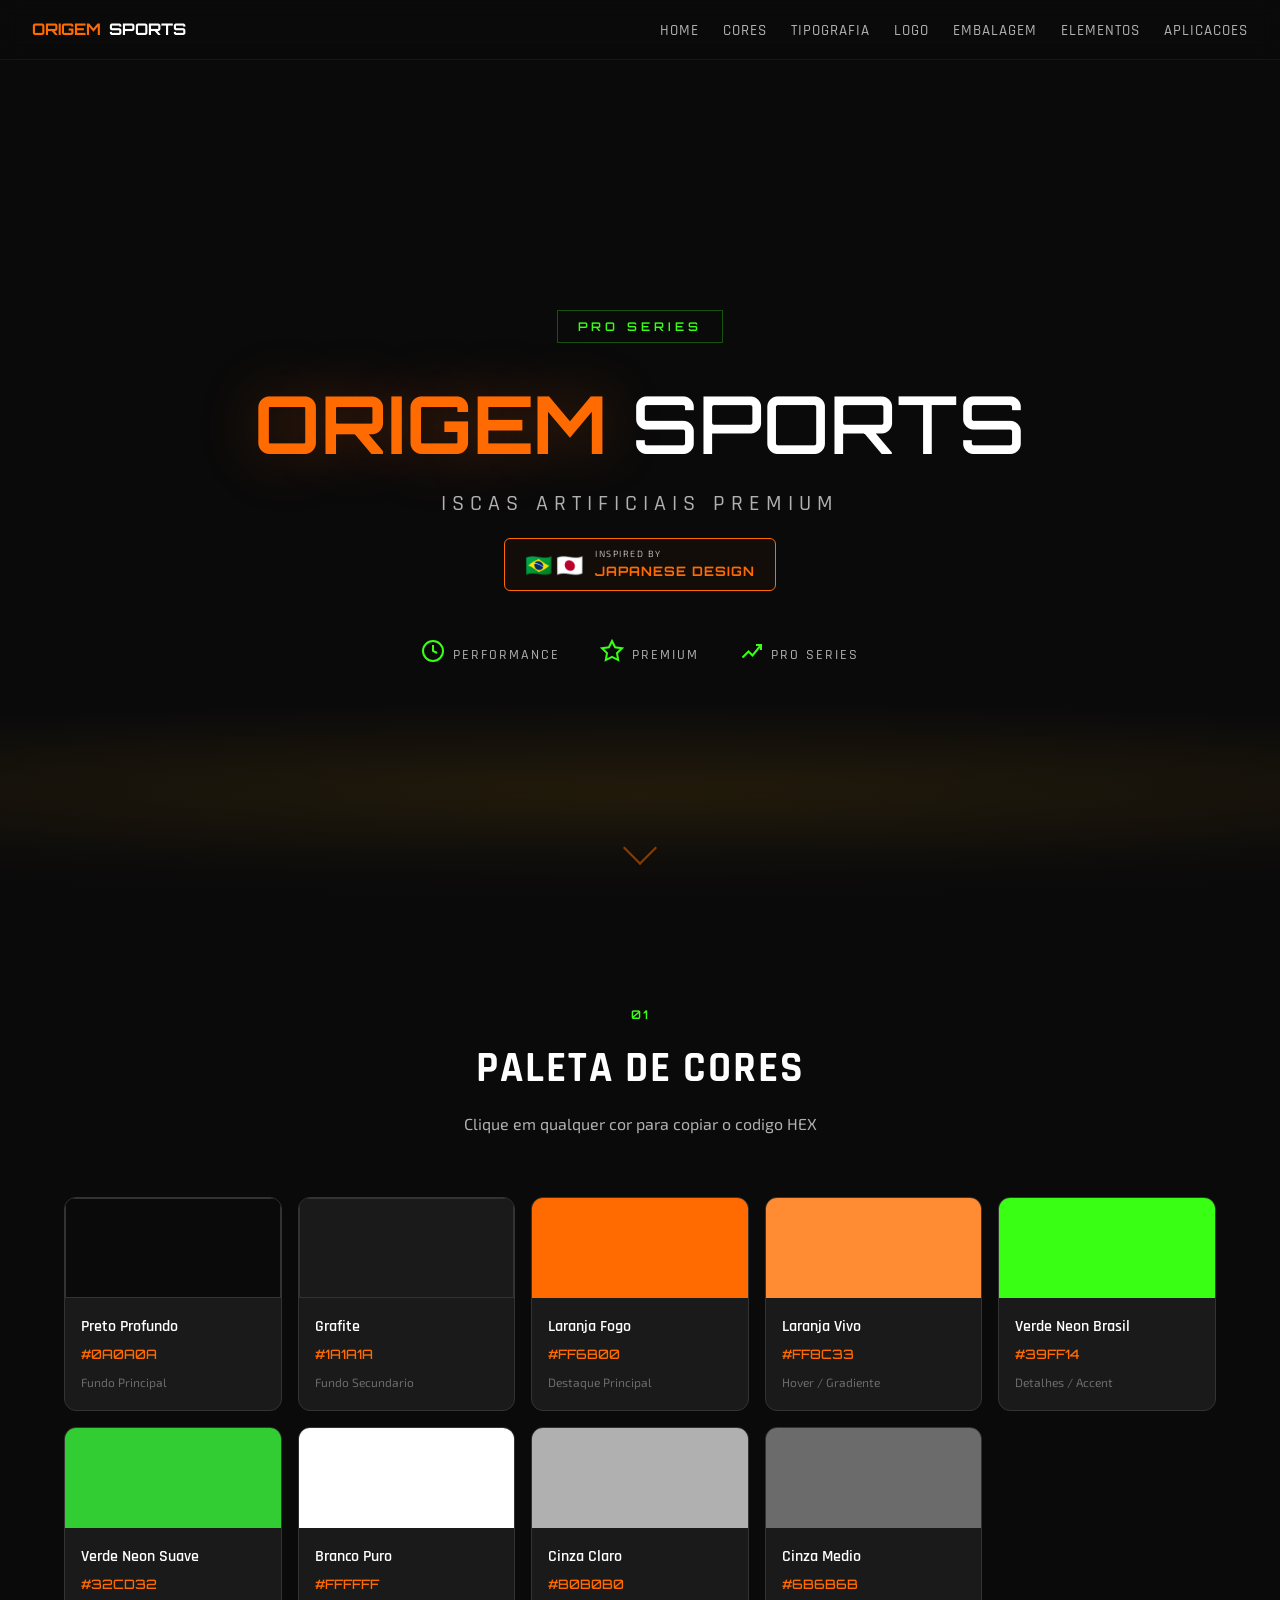
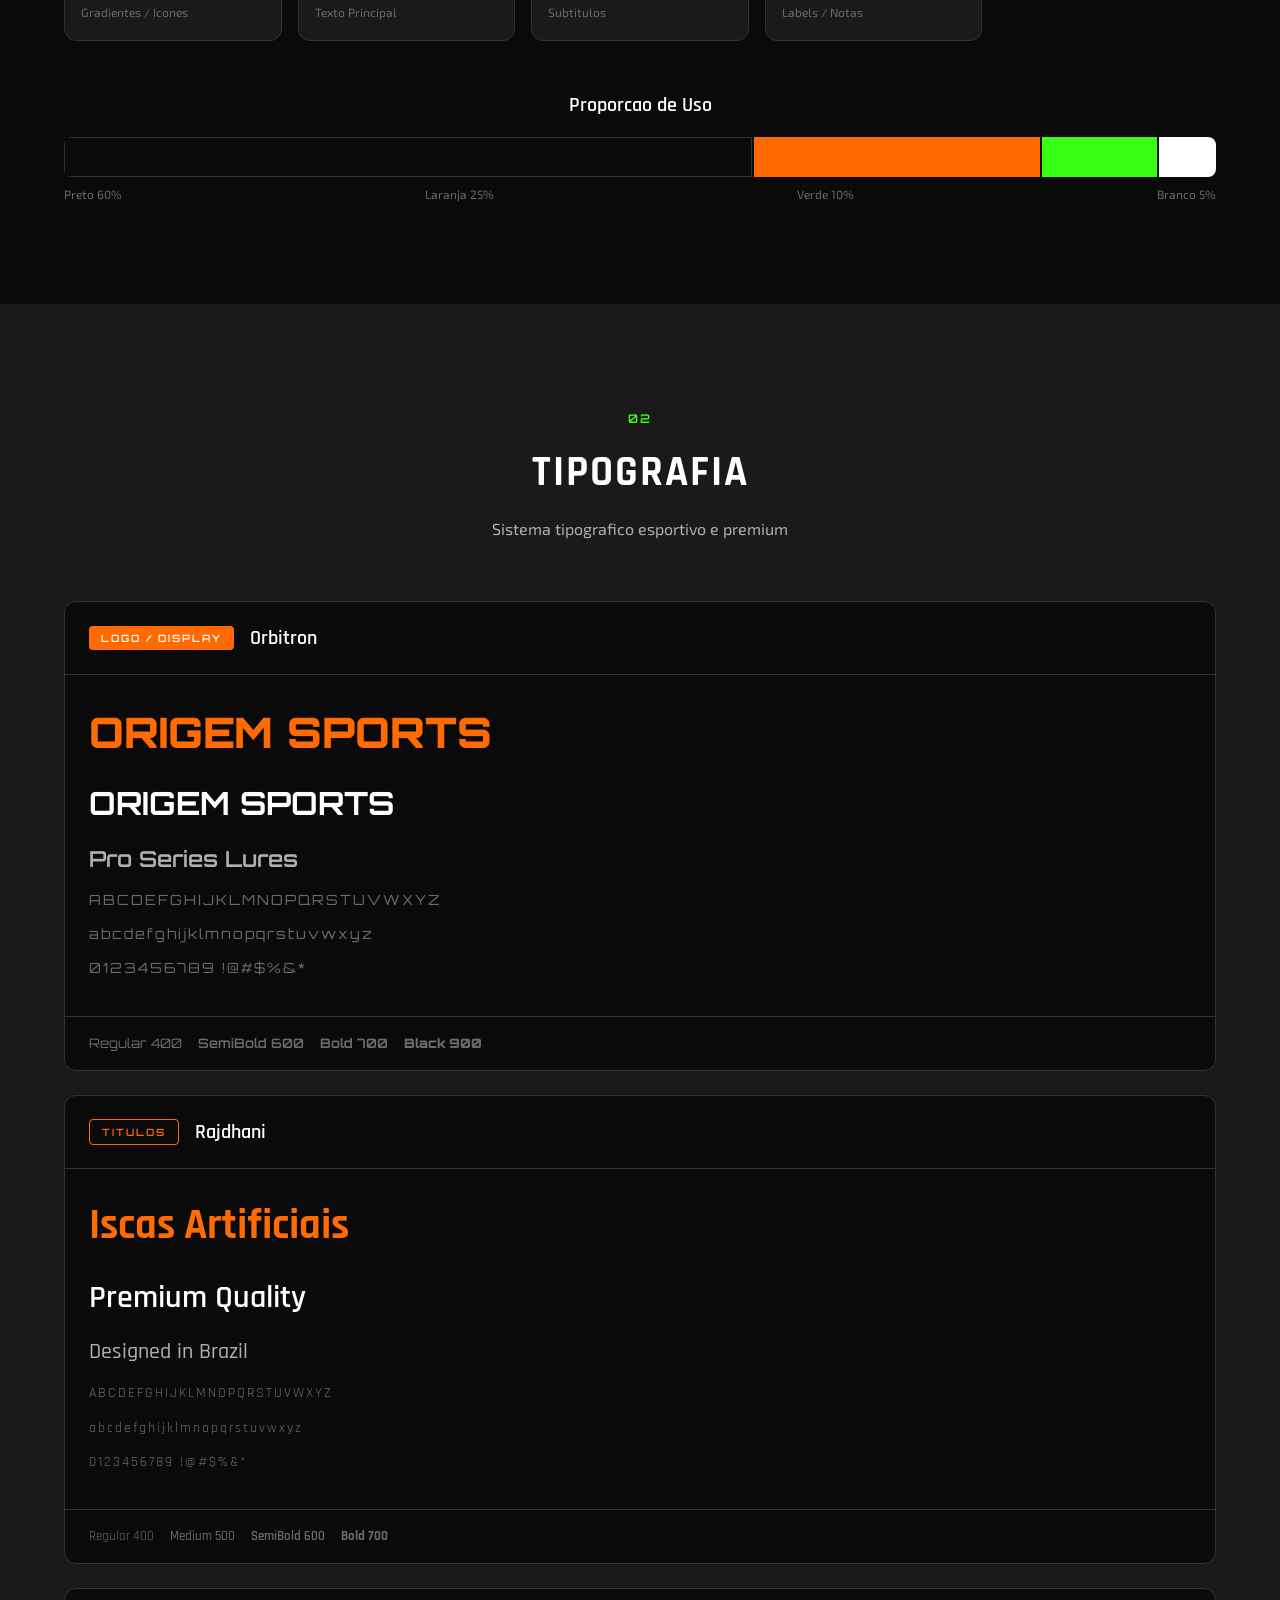
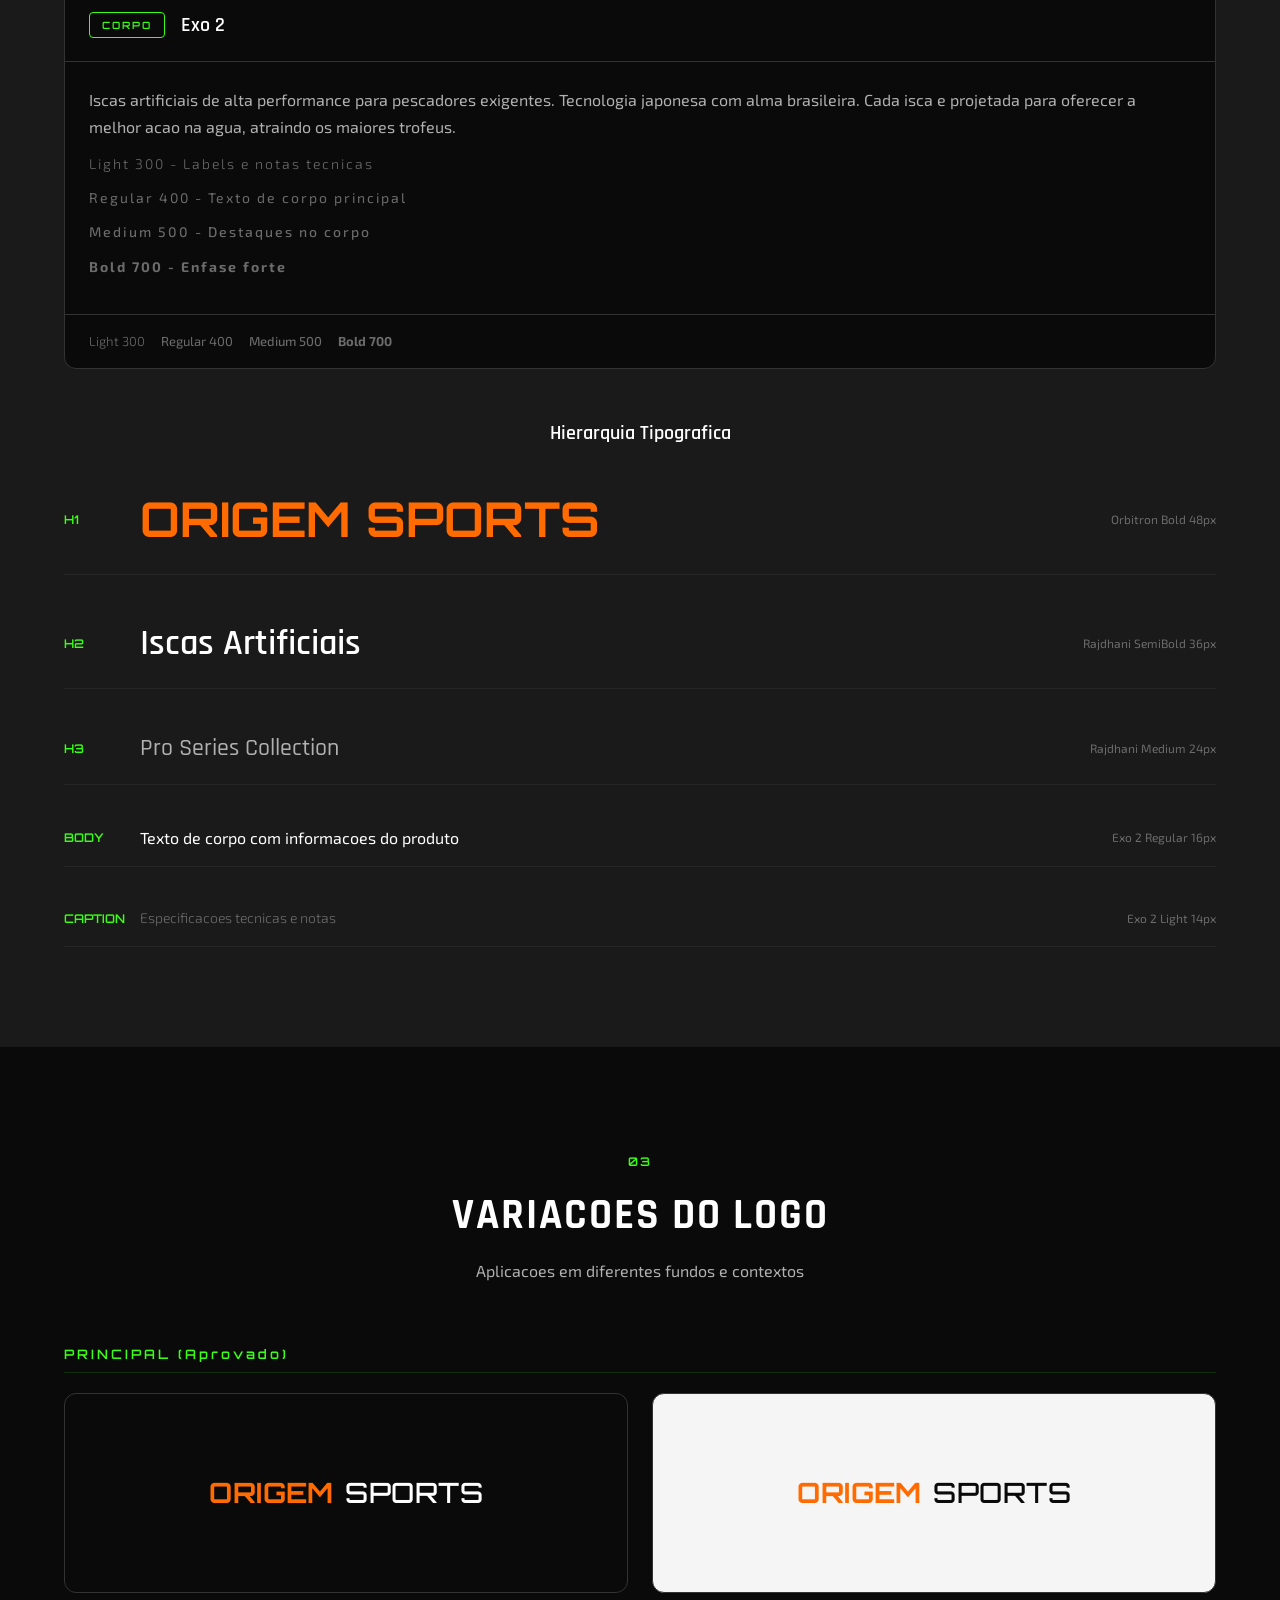
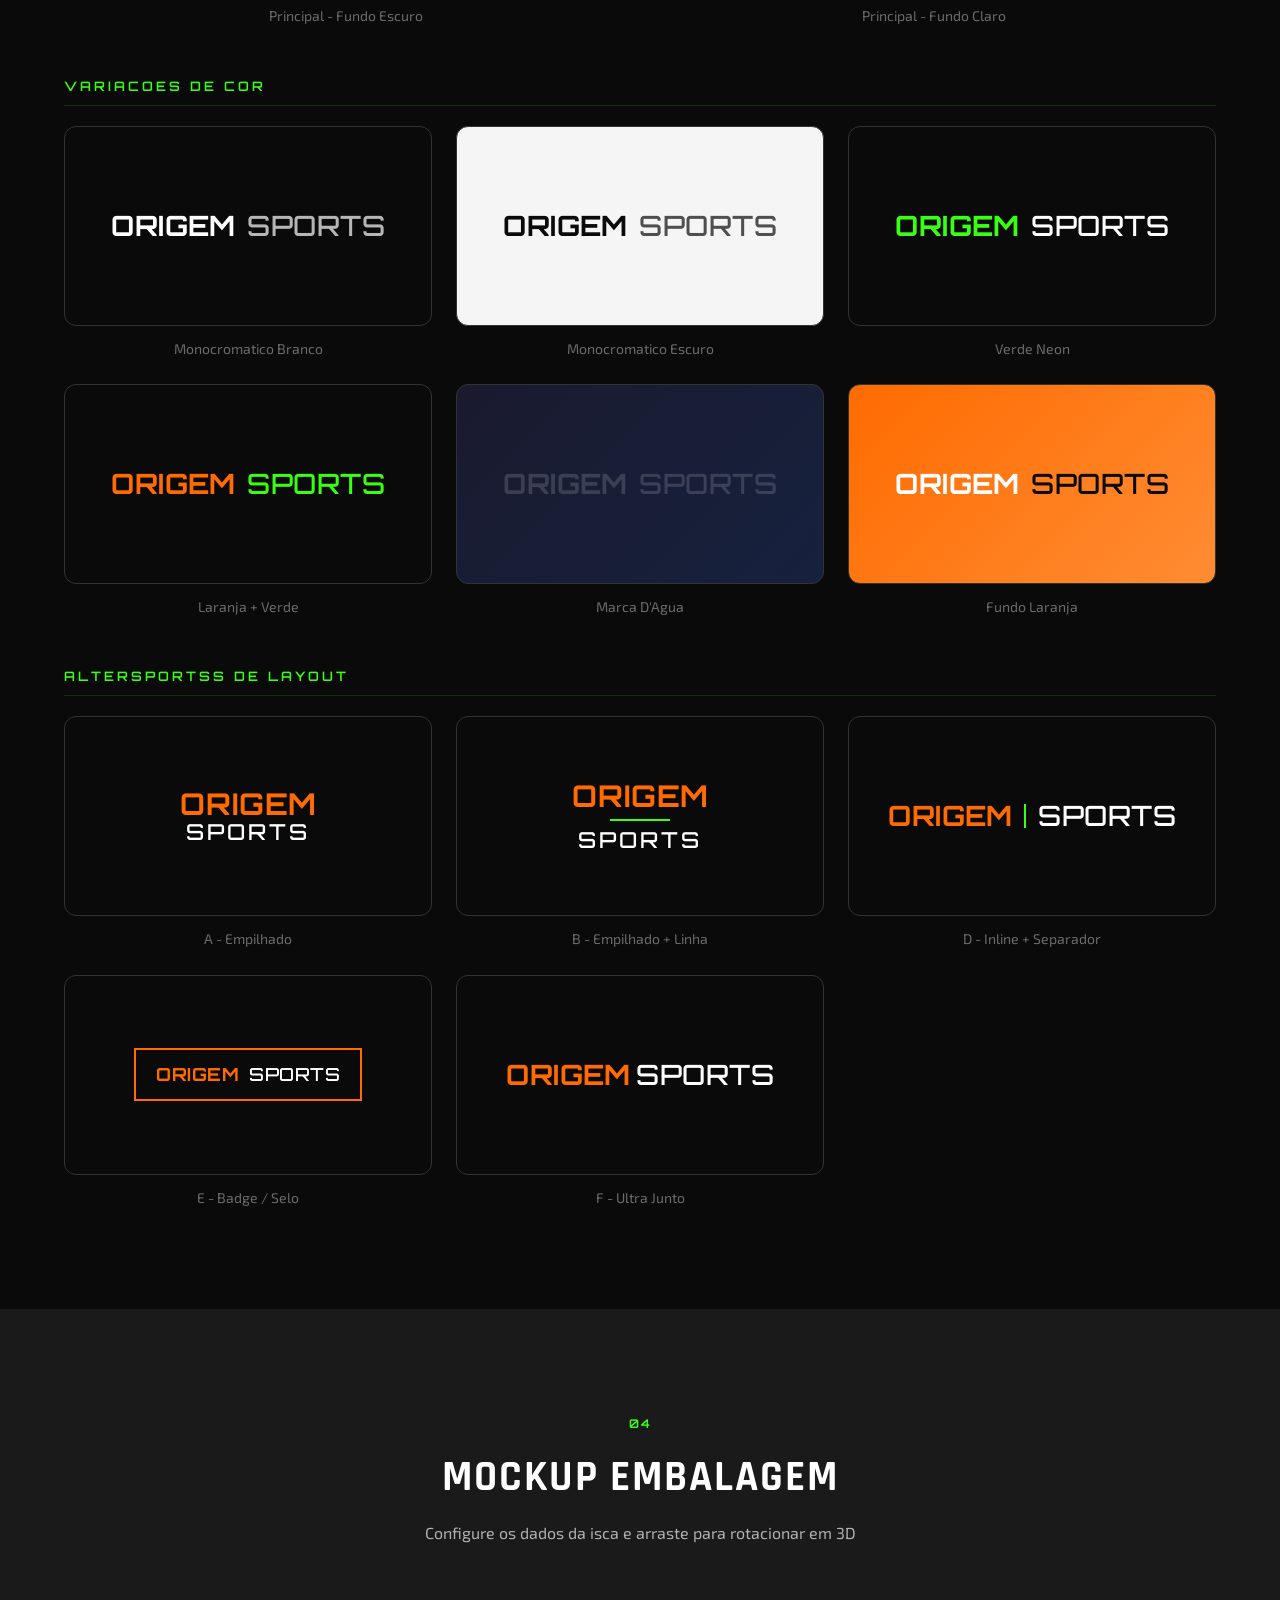
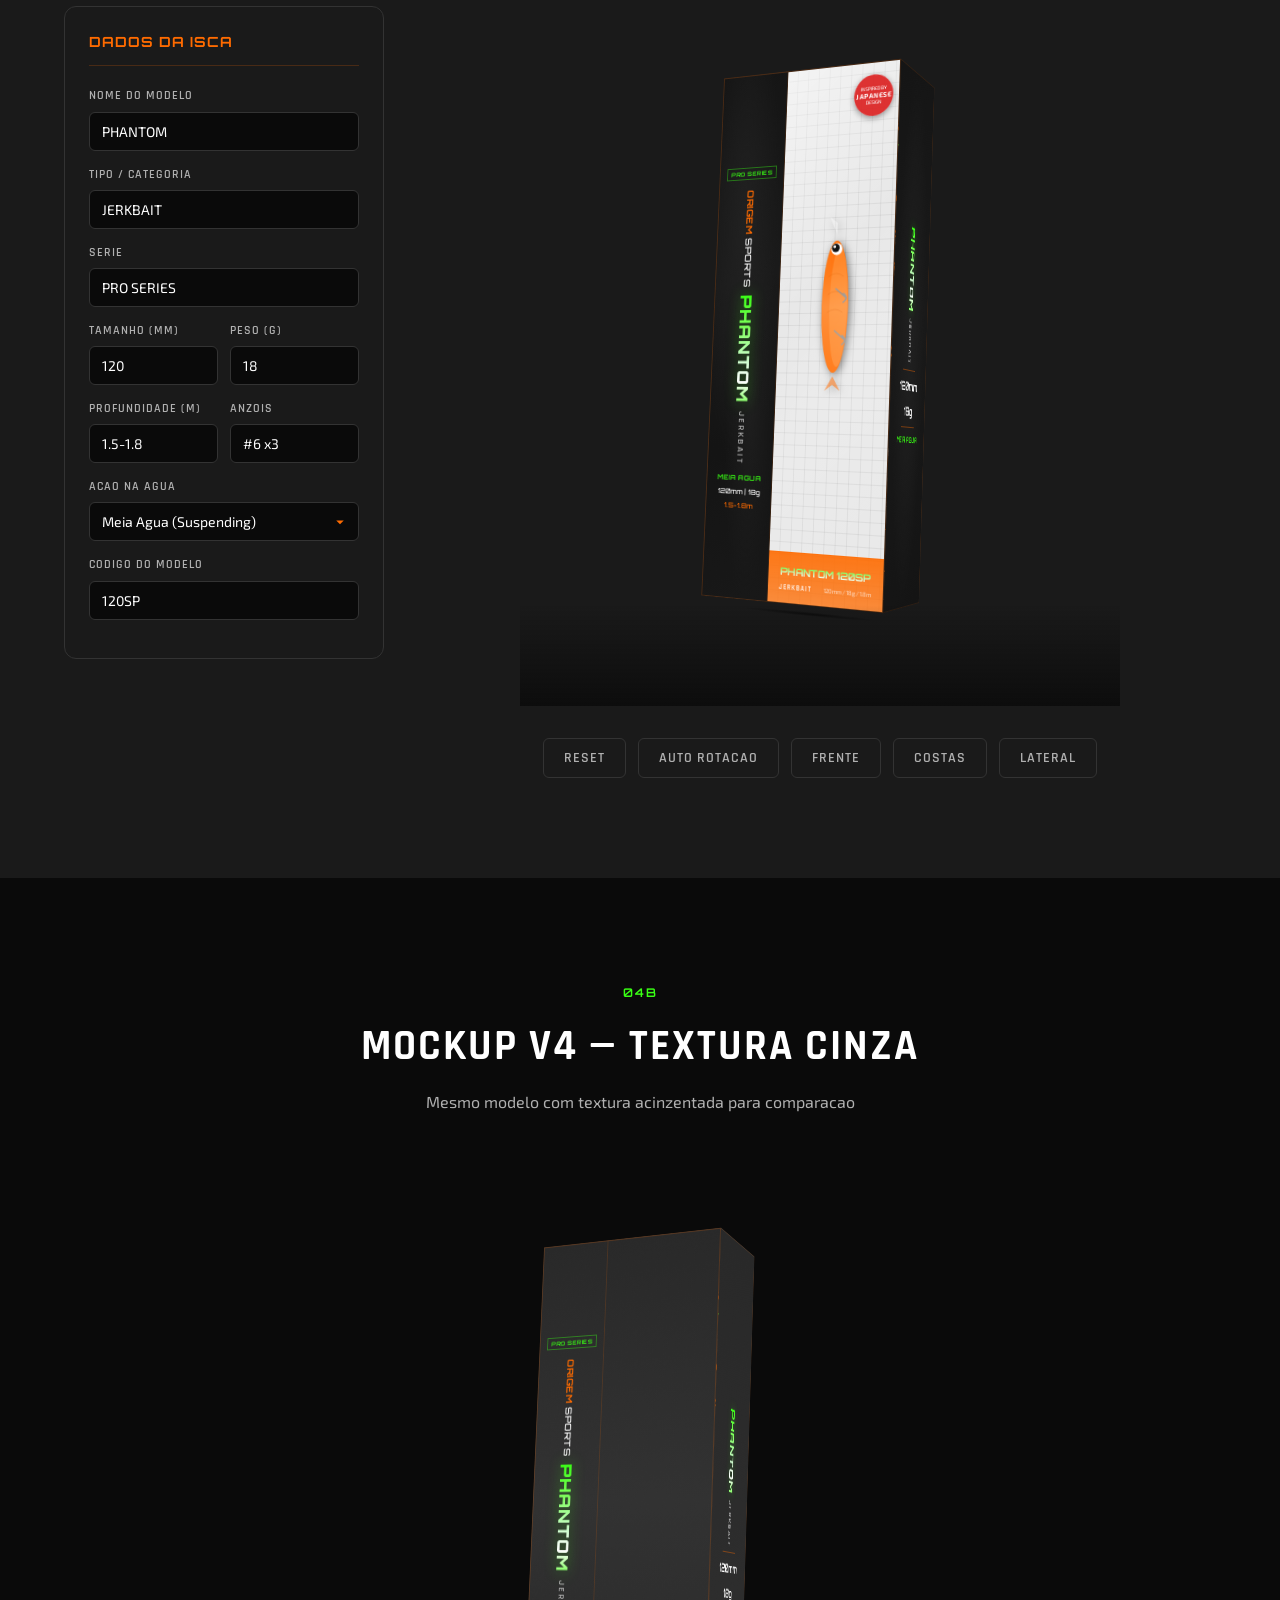
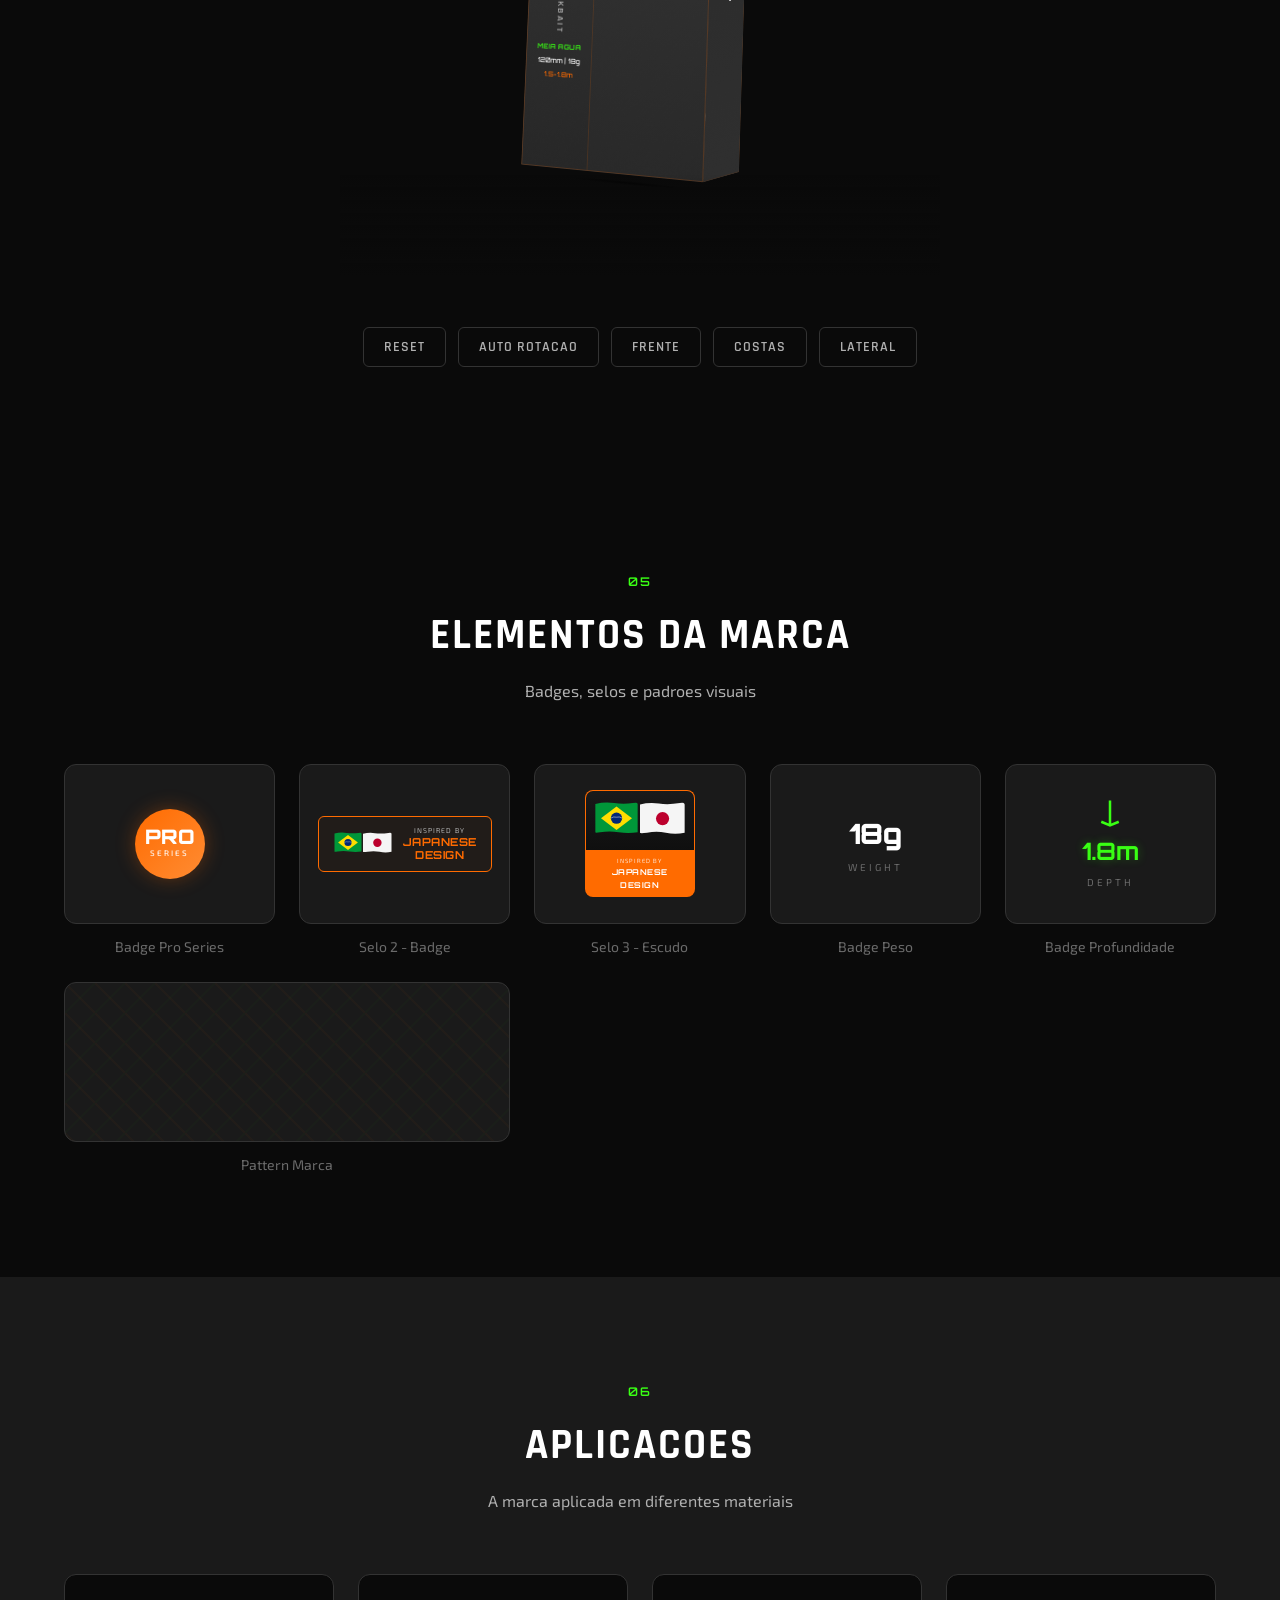
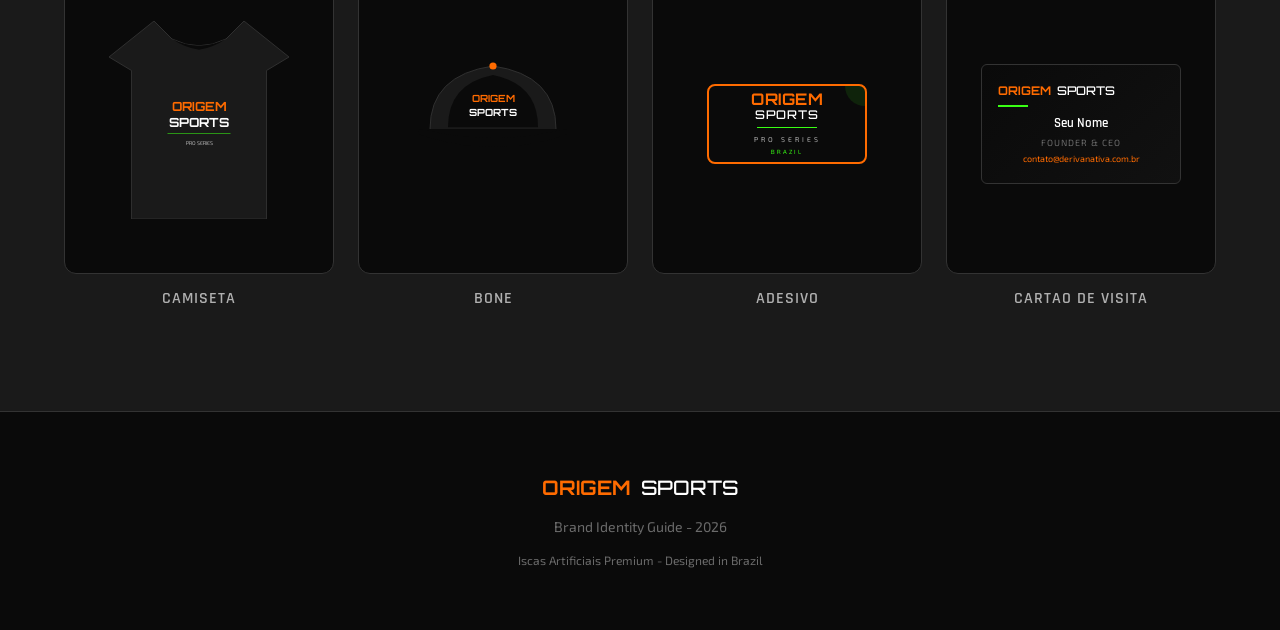
==== commit 4c8586e0: "Troca marca para ORIGEM SPORTS e adiciona badge INSPIRED BY JAPANESE DESIGN no hero Co-Authored-By: " ====
--- a/index.html
+++ b/index.html
@@ -3,7 +3,7 @@
 <head>
     <meta charset="UTF-8">
     <meta name="viewport" content="width=device-width, initial-scale=1.0">
-    <title>DERIVA NATIVA - Brand Identity</title>
+    <title>ORIGEM SPORTS - Brand Identity</title>
     <link rel="preconnect" href="https://fonts.googleapis.com">
     <link rel="preconnect" href="https://fonts.gstatic.com" crossorigin>
     <link href="https://fonts.googleapis.com/css2?family=Orbitron:wght@400;500;600;700;800;900&family=Rajdhani:wght@300;400;500;600;700&family=Exo+2:ital,wght@0,100;0,200;0,300;0,400;0,500;0,600;0,700;0,800;0,900;1,400&display=swap" rel="stylesheet">
@@ -14,8 +14,8 @@
     <!-- Navigation -->
     <nav class="nav" id="nav">
         <div class="nav-logo">
-            <span class="nav-logo-deriva">DERIVA</span>
-            <span class="nav-logo-nativa">NATIVA</span>
+            <span class="nav-logo-deriva">ORIGEM</span>
+            <span class="nav-logo-nativa">SPORTS</span>
         </div>
         <ul class="nav-links">
             <li><a href="#hero">Home</a></li>
@@ -39,12 +39,21 @@
             <div class="hero-badge">PRO SERIES</div>
             <div class="hero-logo">
                 <h1 class="hero-title hero-title--inline">
-                    <span class="hero-title-main">DERIVA</span>
-                    <span class="hero-title-sub">NATIVA</span>
+                    <span class="hero-title-main">ORIGEM</span>
+                    <span class="hero-title-sub">SPORTS</span>
                 </h1>
             </div>
             <p class="hero-tagline">Iscas Artificiais Premium</p>
-            <p class="hero-sub">Designed in Brazil</p>
+            <div class="hero-japan-badge">
+                <div class="hero-japan-flags">
+                    <span>&#127463;&#127479;</span>
+                    <span>&#127471;&#127477;</span>
+                </div>
+                <div class="hero-japan-text">
+                    <span class="hero-japan-sm">INSPIRED BY</span>
+                    <strong class="hero-japan-bold">JAPANESE DESIGN</strong>
+                </div>
+            </div>
             <div class="hero-specs">
                 <div class="hero-spec">
                     <span class="hero-spec-icon">
@@ -208,8 +217,8 @@
                         <span class="type-name">Orbitron</span>
                     </div>
                     <div class="type-showcase" style="font-family:'Orbitron',sans-serif;">
-                        <div class="type-sample type-sample--xl" style="font-weight:900;">DERIVA NATIVA</div>
-                        <div class="type-sample type-sample--lg" style="font-weight:700;">DERIVA NATIVA</div>
+                        <div class="type-sample type-sample--xl" style="font-weight:900;">ORIGEM SPORTS</div>
+                        <div class="type-sample type-sample--lg" style="font-weight:700;">ORIGEM SPORTS</div>
                         <div class="type-sample type-sample--md" style="font-weight:600;">Pro Series Lures</div>
                         <div class="type-sample type-sample--sm" style="font-weight:400;">ABCDEFGHIJKLMNOPQRSTUVWXYZ</div>
                         <div class="type-sample type-sample--sm" style="font-weight:400;">abcdefghijklmnopqrstuvwxyz</div>
@@ -273,7 +282,7 @@
                 <div class="hierarchy-list">
                     <div class="hierarchy-item">
                         <span class="hierarchy-label">H1</span>
-                        <span class="hierarchy-demo" style="font-family:'Orbitron'; font-weight:700; font-size:48px; color:#FF6B00;">DERIVA NATIVA</span>
+                        <span class="hierarchy-demo" style="font-family:'Orbitron'; font-weight:700; font-size:48px; color:#FF6B00;">ORIGEM SPORTS</span>
                         <span class="hierarchy-spec">Orbitron Bold 48px</span>
                     </div>
                     <div class="hierarchy-item">
@@ -317,8 +326,8 @@
                     <div class="logo-variant">
                         <div class="logo-variant-bg" style="background:#0A0A0A;">
                             <div class="logo-inline">
-                                <span class="logo-inline-d" style="color:#FF6B00;">DERIVA</span>
-                                <span class="logo-inline-n" style="color:#FFFFFF;">NATIVA</span>
+                                <span class="logo-inline-d" style="color:#FF6B00;">ORIGEM</span>
+                                <span class="logo-inline-n" style="color:#FFFFFF;">SPORTS</span>
                             </div>
                         </div>
                         <span class="logo-variant-label">Principal - Fundo Escuro</span>
@@ -326,8 +335,8 @@
                     <div class="logo-variant">
                         <div class="logo-variant-bg" style="background:#F5F5F5;">
                             <div class="logo-inline">
-                                <span class="logo-inline-d" style="color:#FF6B00;">DERIVA</span>
-                                <span class="logo-inline-n" style="color:#0A0A0A;">NATIVA</span>
+                                <span class="logo-inline-d" style="color:#FF6B00;">ORIGEM</span>
+                                <span class="logo-inline-n" style="color:#0A0A0A;">SPORTS</span>
                             </div>
                         </div>
                         <span class="logo-variant-label">Principal - Fundo Claro</span>
@@ -342,8 +351,8 @@
                     <div class="logo-variant">
                         <div class="logo-variant-bg" style="background:#0A0A0A;">
                             <div class="logo-inline">
-                                <span class="logo-inline-d" style="color:#FFFFFF;">DERIVA</span>
-                                <span class="logo-inline-n" style="color:#FFFFFF; opacity:0.7;">NATIVA</span>
+                                <span class="logo-inline-d" style="color:#FFFFFF;">ORIGEM</span>
+                                <span class="logo-inline-n" style="color:#FFFFFF; opacity:0.7;">SPORTS</span>
                             </div>
                         </div>
                         <span class="logo-variant-label">Monocromatico Branco</span>
@@ -351,8 +360,8 @@
                     <div class="logo-variant">
                         <div class="logo-variant-bg" style="background:#F5F5F5;">
                             <div class="logo-inline">
-                                <span class="logo-inline-d" style="color:#0A0A0A;">DERIVA</span>
-                                <span class="logo-inline-n" style="color:#0A0A0A; opacity:0.7;">NATIVA</span>
+                                <span class="logo-inline-d" style="color:#0A0A0A;">ORIGEM</span>
+                                <span class="logo-inline-n" style="color:#0A0A0A; opacity:0.7;">SPORTS</span>
                             </div>
                         </div>
                         <span class="logo-variant-label">Monocromatico Escuro</span>
@@ -360,8 +369,8 @@
                     <div class="logo-variant">
                         <div class="logo-variant-bg" style="background:#0A0A0A;">
                             <div class="logo-inline">
-                                <span class="logo-inline-d" style="color:#39FF14;">DERIVA</span>
-                                <span class="logo-inline-n" style="color:#FFFFFF;">NATIVA</span>
+                                <span class="logo-inline-d" style="color:#39FF14;">ORIGEM</span>
+                                <span class="logo-inline-n" style="color:#FFFFFF;">SPORTS</span>
                             </div>
                         </div>
                         <span class="logo-variant-label">Verde Neon</span>
@@ -369,8 +378,8 @@
                     <div class="logo-variant">
                         <div class="logo-variant-bg" style="background:#0A0A0A;">
                             <div class="logo-inline">
-                                <span class="logo-inline-d" style="color:#FF6B00;">DERIVA</span>
-                                <span class="logo-inline-n" style="color:#39FF14;">NATIVA</span>
+                                <span class="logo-inline-d" style="color:#FF6B00;">ORIGEM</span>
+                                <span class="logo-inline-n" style="color:#39FF14;">SPORTS</span>
                             </div>
                         </div>
                         <span class="logo-variant-label">Laranja + Verde</span>
@@ -378,8 +387,8 @@
                     <div class="logo-variant">
                         <div class="logo-variant-bg logo-variant-bg--watermark" style="background:linear-gradient(135deg, #1a1a2e, #16213e);">
                             <div class="logo-inline" style="opacity:0.15;">
-                                <span class="logo-inline-d" style="color:#FFFFFF;">DERIVA</span>
-                                <span class="logo-inline-n" style="color:#FFFFFF;">NATIVA</span>
+                                <span class="logo-inline-d" style="color:#FFFFFF;">ORIGEM</span>
+                                <span class="logo-inline-n" style="color:#FFFFFF;">SPORTS</span>
                             </div>
                         </div>
                         <span class="logo-variant-label">Marca D'Agua</span>
@@ -387,8 +396,8 @@
                     <div class="logo-variant">
                         <div class="logo-variant-bg" style="background: linear-gradient(135deg, #FF6B00, #FF8C33);">
                             <div class="logo-inline">
-                                <span class="logo-inline-d" style="color:#FFFFFF;">DERIVA</span>
-                                <span class="logo-inline-n" style="color:#0A0A0A;">NATIVA</span>
+                                <span class="logo-inline-d" style="color:#FFFFFF;">ORIGEM</span>
+                                <span class="logo-inline-n" style="color:#0A0A0A;">SPORTS</span>
                             </div>
                         </div>
                         <span class="logo-variant-label">Fundo Laranja</span>
@@ -396,16 +405,16 @@
                 </div>
             </div>
 
-            <!-- ALTERNATIVAS DE LAYOUT -->
+            <!-- ALTERSPORTSS DE LAYOUT -->
             <div class="logo-variants-section">
-                <h3 class="logo-section-label">ALTERNATIVAS DE LAYOUT</h3>
+                <h3 class="logo-section-label">ALTERSPORTSS DE LAYOUT</h3>
                 <div class="logo-grid">
                     <!-- Stacked -->
                     <div class="logo-variant">
                         <div class="logo-variant-bg" style="background:#0A0A0A;">
                             <div class="logo-stacked">
-                                <span class="logo-stacked-d">DERIVA</span>
-                                <span class="logo-stacked-n">NATIVA</span>
+                                <span class="logo-stacked-d">ORIGEM</span>
+                                <span class="logo-stacked-n">SPORTS</span>
                             </div>
                         </div>
                         <span class="logo-variant-label">A - Empilhado</span>
@@ -414,9 +423,9 @@
                     <div class="logo-variant">
                         <div class="logo-variant-bg" style="background:#0A0A0A;">
                             <div class="logo-stacked">
-                                <span class="logo-stacked-d">DERIVA</span>
+                                <span class="logo-stacked-d">ORIGEM</span>
                                 <div class="logo-divider"></div>
-                                <span class="logo-stacked-n">NATIVA</span>
+                                <span class="logo-stacked-n">SPORTS</span>
                             </div>
                         </div>
                         <span class="logo-variant-label">B - Empilhado + Linha</span>
@@ -425,9 +434,9 @@
                     <div class="logo-variant">
                         <div class="logo-variant-bg" style="background:#0A0A0A;">
                             <div class="logo-inline">
-                                <span class="logo-inline-d" style="color:#FF6B00;">DERIVA</span>
+                                <span class="logo-inline-d" style="color:#FF6B00;">ORIGEM</span>
                                 <span class="logo-inline-sep"></span>
-                                <span class="logo-inline-n" style="color:#FFFFFF;">NATIVA</span>
+                                <span class="logo-inline-n" style="color:#FFFFFF;">SPORTS</span>
                             </div>
                         </div>
                         <span class="logo-variant-label">D - Inline + Separador</span>
@@ -437,8 +446,8 @@
                         <div class="logo-variant-bg" style="background:#0A0A0A;">
                             <div class="logo-badge-style">
                                 <div class="logo-badge-border">
-                                    <span class="logo-badge-d">DERIVA</span>
-                                    <span class="logo-badge-n">NATIVA</span>
+                                    <span class="logo-badge-d">ORIGEM</span>
+                                    <span class="logo-badge-n">SPORTS</span>
                                 </div>
                             </div>
                         </div>
@@ -448,7 +457,7 @@
                     <div class="logo-variant">
                         <div class="logo-variant-bg" style="background:#0A0A0A;">
                             <div class="logo-inline logo-inline--condensed">
-                                <span class="logo-inline-d" style="color:#FF6B00;">DERIVA</span><span class="logo-inline-n" style="color:#FFFFFF;">NATIVA</span>
+                                <span class="logo-inline-d" style="color:#FF6B00;">ORIGEM</span><span class="logo-inline-n" style="color:#FFFFFF;">SPORTS</span>
                             </div>
                         </div>
                         <span class="logo-variant-label">F - Ultra Junto</span>
@@ -528,8 +537,8 @@
                                         <span class="box-v2-series" id="v3FrontSeries">PRO SERIES</span>
                                     </div>
                                     <div class="box-v2-brand-vertical">
-                                        <span class="box-v2-deriva">DERIVA</span>
-                                        <span class="box-v2-nativa">NATIVA</span>
+                                        <span class="box-v2-deriva">ORIGEM</span>
+                                        <span class="box-v2-nativa">SPORTS</span>
                                     </div>
                                     <div class="box-v2-model-vertical" id="v3FrontModel">PHANTOM</div>
                                     <div class="box-v2-type-vertical" id="v3FrontType">JERKBAIT</div>
@@ -583,8 +592,8 @@
                             <div class="box-face box-back v3-back">
                                 <div class="box-back-content">
                                     <div class="box-back-logo">
-                                        <span class="box-brand-d">DERIVA</span>
-                                        <span class="box-brand-n">NATIVA</span>
+                                        <span class="box-brand-d">ORIGEM</span>
+                                        <span class="box-brand-n">SPORTS</span>
                                     </div>
                                     <div class="box-back-model" id="v3BackModel">PHANTOM 120SP</div>
                                     <div class="box-back-tech-title">TECNOLOGIA</div>
@@ -671,8 +680,8 @@
                             <div class="box-face box-left v3-left">
                                 <div class="box-side-v2">
                                     <div class="box-side-badge-vertical">
-                                        <span class="box-side-badge-d">DERIVA</span>
-                                        <span class="box-side-badge-n">NATIVA</span>
+                                        <span class="box-side-badge-d">ORIGEM</span>
+                                        <span class="box-side-badge-n">SPORTS</span>
                                     </div>
                                     <div class="box-side-v2-line"></div>
                                     <span class="box-side-v2-spec" id="v3LeftSize">120mm</span>
@@ -698,16 +707,16 @@
                             <!-- Top -->
                             <div class="box-face box-top v3-top">
                                 <div class="box-topbottom-v2">
-                                    <span class="box-topbottom-d">DERIVA</span>
-                                    <span class="box-topbottom-n">NATIVA</span>
+                                    <span class="box-topbottom-d">ORIGEM</span>
+                                    <span class="box-topbottom-n">SPORTS</span>
                                 </div>
                             </div>
 
                             <!-- Bottom -->
                             <div class="box-face box-bottom v3-bottom">
                                 <div class="box-topbottom-v2">
-                                    <span class="box-topbottom-d">DERIVA</span>
-                                    <span class="box-topbottom-n">NATIVA</span>
+                                    <span class="box-topbottom-d">ORIGEM</span>
+                                    <span class="box-topbottom-n">SPORTS</span>
                                 </div>
                             </div>
                         </div>
@@ -720,6 +729,179 @@
                         <button class="mockup-btn" onclick="showBack()">Costas</button>
                         <button class="mockup-btn" onclick="showSide()">Lateral</button>
                     </div>
+                </div>
+            </div>
+        </div>
+    </section>
+
+    <!-- ==================== MOCKUP V4 - TEXTURA CINZA ==================== -->
+    <section class="section" id="embalagem-v4">
+        <div class="container">
+            <div class="section-header">
+                <span class="section-badge">04B</span>
+                <h2 class="section-title">Mockup V4 — Textura Cinza</h2>
+                <p class="section-subtitle">Mesmo modelo com textura acinzentada para comparacao</p>
+            </div>
+
+            <div class="v4-mockup-area">
+                <div class="mockup-scene v4-scene" id="v4Scene">
+                    <div class="mockup-box v4-box" id="v4Box">
+                        <!-- Front -->
+                        <div class="box-face v4-front box-front--v2">
+                            <div class="box-v2-card v4-card">
+                                <div class="box-v2-top">
+                                    <span class="box-v2-series">PRO SERIES</span>
+                                </div>
+                                <div class="box-v2-brand-vertical">
+                                    <span class="box-v2-deriva">ORIGEM</span>
+                                    <span class="box-v2-nativa">SPORTS</span>
+                                </div>
+                                <div class="box-v2-model-vertical">PHANTOM</div>
+                                <div class="box-v2-type-vertical">JERKBAIT</div>
+                                <div class="box-v2-bottom">
+                                    <span class="box-v2-water">MEIA AGUA</span>
+                                    <span class="box-v2-specs-v">120mm | 18g</span>
+                                    <span class="box-v2-depth">1.5-1.8m</span>
+                                </div>
+                            </div>
+                            <div class="box-v2-pvc">
+                                <div class="box-v2-pvc-shine"></div>
+                                <div class="box-v2-lure">
+                                    <svg viewBox="0 0 50 180" class="lure-svg-v2">
+                                        <defs>
+                                            <linearGradient id="lureGradV4" x1="0%" y1="0%" x2="0%" y2="100%">
+                                                <stop offset="0%" style="stop-color:#FF6B00"/>
+                                                <stop offset="50%" style="stop-color:#FF8C33"/>
+                                                <stop offset="100%" style="stop-color:#FF6B00"/>
+                                            </linearGradient>
+                                        </defs>
+                                        <ellipse cx="25" cy="90" rx="12" ry="55" fill="url(#lureGradV4)"/>
+                                        <ellipse cx="28" cy="90" rx="8" ry="50" fill="#FFB366" opacity="0.3"/>
+                                        <path d="M25 30 L18 15 L25 20" fill="#FFFFFF" opacity="0.4"/>
+                                        <circle cx="25" cy="42" r="5" fill="#FFFFFF"/>
+                                        <circle cx="24" cy="41" r="3.5" fill="#0A0A0A"/>
+                                        <circle cx="23" cy="40" r="1.2" fill="#FFFFFF"/>
+                                        <line x1="25" y1="110" x2="35" y2="118" stroke="#999" stroke-width="1.2"/>
+                                        <path d="M32 114 Q38 118 32 122" stroke="#999" stroke-width="1.2" fill="none"/>
+                                        <line x1="25" y1="75" x2="35" y2="83" stroke="#999" stroke-width="1.2"/>
+                                        <path d="M32 79 Q38 83 32 87" stroke="#999" stroke-width="1.2" fill="none"/>
+                                        <path d="M25 148 L18 160 L25 155 L32 160 Z" fill="#FF6B00" opacity="0.6"/>
+                                    </svg>
+                                </div>
+                                <div class="box-v2-japan-sticker">
+                                    <span class="box-v2-japan-text">INSPIRED BY<br><strong>JAPANESE</strong><br>DESIGN</span>
+                                </div>
+                                <div class="box-v2-info-card">
+                                    <span class="box-v2-info-model">PHANTOM 120SP</span>
+                                    <div class="box-v2-info-row">
+                                        <span class="box-v2-info-category">JERKBAIT</span>
+                                        <span class="box-v2-info-specs">120mm / 18g / 1.8m</span>
+                                    </div>
+                                </div>
+                            </div>
+                        </div>
+
+                        <!-- Back -->
+                        <div class="box-face v4-back">
+                            <div class="box-back-content">
+                                <div class="box-back-logo">
+                                    <span class="box-brand-d">ORIGEM</span>
+                                    <span class="box-brand-n">SPORTS</span>
+                                </div>
+                                <div class="box-back-model">PHANTOM 120SP</div>
+                                <div class="box-back-tech-title">TECNOLOGIA</div>
+                                <div class="box-back-features">
+                                    <div class="box-feature">
+                                        <div class="box-feature-icon">
+                                            <svg width="26" height="26" viewBox="0 0 24 24" fill="none" stroke="#FF6B00" stroke-width="2" stroke-linecap="round" stroke-linejoin="round"><circle cx="7" cy="17" r="3"/><path d="M7 14V8"/><path d="M10 8h8"/><path d="M15 5l3 3-3 3"/></svg>
+                                        </div>
+                                        <div class="box-feature-text">
+                                            <span class="box-feature-name">Transferencia de Peso</span>
+                                            <span class="box-feature-desc">Arremessos longos e precisos</span>
+                                        </div>
+                                    </div>
+                                    <div class="box-feature">
+                                        <div class="box-feature-icon">
+                                            <svg width="26" height="26" viewBox="0 0 24 24" fill="none" stroke="#FF6B00" stroke-width="2" stroke-linecap="round"><path d="M2 6c3 0 3 3 6 3s3-3 6-3 3 3 6 3"/><line x1="5" y1="12" x2="19" y2="12"/></svg>
+                                        </div>
+                                        <div class="box-feature-text">
+                                            <span class="box-feature-name">Suspending</span>
+                                            <span class="box-feature-desc">Pausa na meia agua</span>
+                                        </div>
+                                    </div>
+                                    <div class="box-feature">
+                                        <div class="box-feature-icon">
+                                            <svg width="26" height="26" viewBox="0 0 24 24" fill="none" stroke="#FF6B00" stroke-width="2" stroke-linecap="round" stroke-linejoin="round"><path d="M12 2v4"/><circle cx="12" cy="4" r="2"/><path d="M12 6v4c0 4-7 6-7 10a7 7 0 0 0 7 7"/><path d="M12 23l-2-3"/></svg>
+                                        </div>
+                                        <div class="box-feature-text">
+                                            <span class="box-feature-name">Anzois anti Ferrugem</span>
+                                            <span class="box-feature-desc">Revestido com teflon</span>
+                                        </div>
+                                    </div>
+                                </div>
+                                <div class="box-back-specs-table">
+                                    <div class="spec-row"><span>Tamanho</span><span>120mm</span></div>
+                                    <div class="spec-row"><span>Peso</span><span>18g</span></div>
+                                    <div class="spec-row"><span>Profundidade</span><span>1.5-1.8m</span></div>
+                                </div>
+                                <div class="box-back-social-row">
+                                    <svg width="10" height="10" viewBox="0 0 24 24" fill="none" stroke="#FF6B00" stroke-width="2" stroke-linecap="round" stroke-linejoin="round"><rect x="2" y="2" width="20" height="20" rx="5" ry="5"/><circle cx="12" cy="12" r="5"/><circle cx="17.5" cy="6.5" r="1.5" fill="#FF6B00" stroke="none"/></svg>
+                                    <span class="box-back-social-text">@derivanativa</span>
+                                    <span class="box-back-social-sep">|</span>
+                                    <svg width="10" height="10" viewBox="0 0 24 24" fill="none" stroke="#FF6B00" stroke-width="2" stroke-linecap="round" stroke-linejoin="round"><circle cx="12" cy="12" r="10"/><line x1="2" y1="12" x2="22" y2="12"/><path d="M12 2a15.3 15.3 0 0 1 4 10 15.3 15.3 0 0 1-4 10 15.3 15.3 0 0 1-4-10 15.3 15.3 0 0 1 4-10z"/></svg>
+                                    <span class="box-back-site-text">derivanativa.com.br</span>
+                                </div>
+                            </div>
+                        </div>
+
+                        <!-- Left -->
+                        <div class="box-face v4-left">
+                            <div class="box-side-v2">
+                                <div class="box-side-badge-vertical">
+                                    <span class="box-side-badge-d">ORIGEM</span>
+                                    <span class="box-side-badge-n">SPORTS</span>
+                                </div>
+                                <div class="box-side-v2-line"></div>
+                                <span class="box-side-v2-spec">120mm</span>
+                                <span class="box-side-v2-spec">18g</span>
+                            </div>
+                        </div>
+
+                        <!-- Right -->
+                        <div class="box-face v4-right">
+                            <div class="box-side-v2">
+                                <span class="box-side-v2-model">PHANTOM</span>
+                                <span class="box-side-v2-type">JERKBAIT</span>
+                                <div class="box-side-v2-line"></div>
+                                <span class="box-side-v2-spec">120mm</span>
+                                <span class="box-side-v2-spec">18g</span>
+                            </div>
+                        </div>
+
+                        <!-- Top -->
+                        <div class="box-face v4-top">
+                            <div class="box-topbottom-v2">
+                                <span class="box-topbottom-d">ORIGEM</span>
+                                <span class="box-topbottom-n">SPORTS</span>
+                            </div>
+                        </div>
+
+                        <!-- Bottom -->
+                        <div class="box-face v4-bottom">
+                            <div class="box-topbottom-v2">
+                                <span class="box-topbottom-d">ORIGEM</span>
+                                <span class="box-topbottom-n">SPORTS</span>
+                            </div>
+                        </div>
+                    </div>
+                </div>
+
+                <div class="mockup-controls">
+                    <button class="mockup-btn" onclick="resetV4()">Reset</button>
+                    <button class="mockup-btn" onclick="autoRotateV4()">Auto Rotacao</button>
+                    <button class="mockup-btn" onclick="showFrontV4()">Frente</button>
+                    <button class="mockup-btn" onclick="showBackV4()">Costas</button>
+                    <button class="mockup-btn" onclick="showSideV4()">Lateral</button>
                 </div>
             </div>
         </div>
@@ -861,8 +1043,8 @@
                                 <!-- Collar -->
                                 <path d="M70 20 Q100 35 130 20 Q115 30 100 32 Q85 30 70 20" fill="#0A0A0A"/>
                                 <!-- Logo on shirt -->
-                                <text x="100" y="100" text-anchor="middle" fill="#FF6B00" font-family="Orbitron" font-size="14" font-weight="700">DERIVA</text>
-                                <text x="100" y="118" text-anchor="middle" fill="#FFFFFF" font-family="Orbitron" font-size="14" font-weight="700">NATIVA</text>
+                                <text x="100" y="100" text-anchor="middle" fill="#FF6B00" font-family="Orbitron" font-size="14" font-weight="700">ORIGEM</text>
+                                <text x="100" y="118" text-anchor="middle" fill="#FFFFFF" font-family="Orbitron" font-size="14" font-weight="700">SPORTS</text>
                                 <line x1="65" y1="125" x2="135" y2="125" stroke="#39FF14" stroke-width="1" opacity="0.6"/>
                                 <text x="100" y="138" text-anchor="middle" fill="#B0B0B0" font-family="Exo 2" font-size="6">PRO SERIES</text>
                             </svg>
@@ -883,8 +1065,8 @@
                                 <!-- Front panel -->
                                 <path d="M50 88 Q50 40 100 30 Q150 40 150 88" fill="#0A0A0A"/>
                                 <!-- Logo -->
-                                <text x="100" y="60" text-anchor="middle" fill="#FF6B00" font-family="Orbitron" font-size="11" font-weight="700">DERIVA</text>
-                                <text x="100" y="75" text-anchor="middle" fill="#FFFFFF" font-family="Orbitron" font-size="11" font-weight="700">NATIVA</text>
+                                <text x="100" y="60" text-anchor="middle" fill="#FF6B00" font-family="Orbitron" font-size="11" font-weight="700">ORIGEM</text>
+                                <text x="100" y="75" text-anchor="middle" fill="#FFFFFF" font-family="Orbitron" font-size="11" font-weight="700">SPORTS</text>
                                 <!-- Button on top -->
                                 <circle cx="100" cy="20" r="4" fill="#FF6B00"/>
                             </svg>
@@ -899,8 +1081,8 @@
                         <div class="app-sticker">
                             <div class="sticker">
                                 <div class="sticker-inner">
-                                    <span class="sticker-brand-d">DERIVA</span>
-                                    <span class="sticker-brand-n">NATIVA</span>
+                                    <span class="sticker-brand-d">ORIGEM</span>
+                                    <span class="sticker-brand-n">SPORTS</span>
                                     <div class="sticker-line"></div>
                                     <span class="sticker-sub">PRO SERIES</span>
                                     <span class="sticker-br">BRAZIL</span>
@@ -917,8 +1099,8 @@
                         <div class="app-bcard">
                             <div class="bcard">
                                 <div class="bcard-top">
-                                    <span class="bcard-brand-d">DERIVA</span>
-                                    <span class="bcard-brand-n">NATIVA</span>
+                                    <span class="bcard-brand-d">ORIGEM</span>
+                                    <span class="bcard-brand-n">SPORTS</span>
                                 </div>
                                 <div class="bcard-line"></div>
                                 <div class="bcard-info">
@@ -940,8 +1122,8 @@
         <div class="container">
             <div class="footer-content">
                 <div class="footer-logo">
-                    <span class="footer-brand-d">DERIVA</span>
-                    <span class="footer-brand-n">NATIVA</span>
+                    <span class="footer-brand-d">ORIGEM</span>
+                    <span class="footer-brand-n">SPORTS</span>
                 </div>
                 <p class="footer-text">Brand Identity Guide - 2026</p>
                 <p class="footer-text footer-text--sm">Iscas Artificiais Premium - Designed in Brazil</p>
--- a/css/style.css
+++ b/css/style.css
@@ -233,6 +233,47 @@
     animation: fadeInUp 1s ease 0.5s both;
 }
 
+.hero-japan-badge {
+    display: inline-flex;
+    align-items: center;
+    gap: 12px;
+    margin-top: 16px;
+    padding: 8px 20px;
+    border: 1px solid var(--orange);
+    border-radius: 6px;
+    background: rgba(255, 107, 0, 0.04);
+    animation: fadeInUp 1s ease 0.5s both;
+}
+
+.hero-japan-flags {
+    display: flex;
+    gap: 4px;
+    font-size: 22px;
+}
+
+.hero-japan-text {
+    display: flex;
+    flex-direction: column;
+    align-items: flex-start;
+}
+
+.hero-japan-sm {
+    font-family: 'Exo 2', sans-serif;
+    font-size: 9px;
+    color: var(--gray-light);
+    letter-spacing: 1.5px;
+    text-transform: uppercase;
+}
+
+.hero-japan-bold {
+    font-family: 'Orbitron', sans-serif;
+    font-size: 13px;
+    font-weight: 700;
+    color: var(--orange);
+    letter-spacing: 1px;
+    text-transform: uppercase;
+}
+
 .hero-specs {
     display: flex;
     justify-content: center;
@@ -789,9 +830,13 @@
     width: 200px;
     height: 540px;
     background:
-        url("data:image/svg+xml,%3Csvg xmlns='http://www.w3.org/2000/svg' width='400' height='800'%3E%3Cfilter id='mf'%3E%3CfeTurbulence type='fractalNoise' baseFrequency='0.012 0.004' numOctaves='5' seed='8'/%3E%3CfeColorMatrix values='0 0 0 0 0.1 0 0 0 0 0.1 0 0 0 0 0.1 0 0 0 0.45 0'/%3E%3C/filter%3E%3Crect width='400' height='800' filter='url(%23mf)'/%3E%3C/svg%3E"),
-        linear-gradient(180deg, #0A0A0A 0%, #111 50%, #0A0A0A 100%);
-    background-blend-mode: overlay;
+        radial-gradient(ellipse 130% 90% at 25% 15%, #222 0%, transparent 60%),
+        radial-gradient(ellipse 100% 70% at 75% 75%, #1f1f1f 0%, transparent 55%),
+        radial-gradient(ellipse 90% 80% at 50% 45%, #1d1d1d 0%, transparent 50%),
+        radial-gradient(ellipse 60% 40% at 15% 65%, #232323 0%, transparent 50%),
+        radial-gradient(ellipse 50% 35% at 85% 35%, #212121 0%, transparent 50%),
+        radial-gradient(ellipse 70% 50% at 40% 90%, #1e1e1e 0%, transparent 55%),
+        linear-gradient(160deg, #161616 0%, #1a1a1a 25%, #151515 50%, #1c1c1c 75%, #161616 100%);
     transform: translateZ(49px);
     border: 1px solid rgba(255, 107, 0, 0.2);
     display: flex;
@@ -803,9 +848,12 @@
     width: 200px;
     height: 540px;
     background:
-        url("data:image/svg+xml,%3Csvg xmlns='http://www.w3.org/2000/svg' width='400' height='800'%3E%3Cfilter id='mb'%3E%3CfeTurbulence type='fractalNoise' baseFrequency='0.01 0.005' numOctaves='5' seed='15'/%3E%3CfeColorMatrix values='0 0 0 0 0.09 0 0 0 0 0.09 0 0 0 0 0.09 0 0 0 0.4 0'/%3E%3C/filter%3E%3Crect width='400' height='800' filter='url(%23mb)'/%3E%3C/svg%3E"),
-        linear-gradient(180deg, #0A0A0A 0%, #0E0E0E 100%);
-    background-blend-mode: overlay;
+        radial-gradient(ellipse 120% 80% at 35% 20%, #222 0%, transparent 55%),
+        radial-gradient(ellipse 100% 70% at 70% 70%, #1f1f1f 0%, transparent 55%),
+        radial-gradient(ellipse 80% 90% at 45% 50%, #1d1d1d 0%, transparent 50%),
+        radial-gradient(ellipse 55% 40% at 20% 75%, #232323 0%, transparent 50%),
+        radial-gradient(ellipse 60% 45% at 80% 25%, #212121 0%, transparent 50%),
+        linear-gradient(155deg, #161616 0%, #1a1a1a 30%, #151515 55%, #1c1c1c 80%, #161616 100%);
     transform: rotateY(180deg) translateZ(49px);
     border: 1px solid rgba(255, 107, 0, 0.15);
 }
@@ -814,7 +862,9 @@
 .box-left {
     width: 98px;
     height: 540px;
-    background: linear-gradient(180deg, #080808 0%, #0E0E0E 100%);
+    background:
+        radial-gradient(ellipse 90% 80% at 45% 40%, #202020 0%, transparent 55%),
+        linear-gradient(170deg, #151515 0%, #191919 50%, #141414 100%);
     transform: rotateY(-90deg) translateZ(49px);
     border: 1px solid rgba(255, 107, 0, 0.1);
     left: 0;
@@ -824,16 +874,21 @@
 .box-right {
     width: 98px;
     height: 540px;
-    background: linear-gradient(180deg, #080808 0%, #0E0E0E 100%);
+    background:
+        radial-gradient(ellipse 80% 90% at 50% 50%, #202020 0%, transparent 55%),
+        linear-gradient(150deg, #151515 0%, #191919 50%, #141414 100%);
     transform: rotateY(90deg) translateZ(151px);
     border: 1px solid rgba(255, 107, 0, 0.1);
 }
+
 
 /* Top - 200x98 */
 .box-top {
     width: 200px;
     height: 98px;
-    background: linear-gradient(90deg, #0A0A0A, #151515, #0A0A0A);
+    background:
+        radial-gradient(ellipse 80% 80% at 40% 50%, #202020 0%, transparent 55%),
+        linear-gradient(90deg, #151515, #1a1a1a, #151515);
     transform: rotateX(90deg) translateZ(49px);
     border: 1px solid rgba(255, 107, 0, 0.15);
 }
@@ -859,9 +914,9 @@
     width: 75px;
     height: 100%;
     background:
-        url("data:image/svg+xml,%3Csvg xmlns='http://www.w3.org/2000/svg' width='200' height='600'%3E%3Cfilter id='m'%3E%3CfeTurbulence type='fractalNoise' baseFrequency='0.015 0.003' numOctaves='4' seed='2'/%3E%3CfeColorMatrix values='0 0 0 0 0.08 0 0 0 0 0.08 0 0 0 0 0.08 0 0 0 0.6 0'/%3E%3C/filter%3E%3Crect width='200' height='600' filter='url(%23m)'/%3E%3C/svg%3E"),
-        linear-gradient(180deg, #0A0A0A 0%, #111 50%, #080808 100%);
-    background-blend-mode: overlay;
+        radial-gradient(ellipse 100% 80% at 40% 30%, #212121 0%, transparent 55%),
+        radial-gradient(ellipse 80% 70% at 65% 65%, #1e1e1e 0%, transparent 50%),
+        linear-gradient(165deg, #151515 0%, #1a1a1a 40%, #141414 70%, #181818 100%);
     display: flex;
     flex-direction: column;
     align-items: center;
@@ -872,7 +927,6 @@
     gap: 8px;
     overflow: hidden;
 }
-
 
 .box-v2-top {
     margin-bottom: 0;
@@ -991,7 +1045,10 @@
 .box-v2-pvc {
     flex: 1;
     height: 100%;
-    background: rgba(255, 255, 255, 0.02);
+    background:
+        repeating-linear-gradient(0deg, transparent, transparent 11px, rgba(0,0,0,0.06) 11px, rgba(0,0,0,0.06) 12px),
+        repeating-linear-gradient(90deg, transparent, transparent 11px, rgba(0,0,0,0.06) 11px, rgba(0,0,0,0.06) 12px),
+        #e8e8e8;
     position: relative;
     display: flex;
     flex-direction: column;
@@ -1003,7 +1060,7 @@
 .box-v2-pvc-shine {
     position: absolute;
     inset: 0;
-    background: linear-gradient(135deg, rgba(255,255,255,0.06) 0%, transparent 40%, rgba(255,255,255,0.02) 60%, transparent 100%);
+    background: linear-gradient(135deg, rgba(255,255,255,0.5) 0%, transparent 40%, rgba(255,255,255,0.15) 60%, transparent 100%);
     pointer-events: none;
     z-index: 2;
 }
@@ -1776,7 +1833,8 @@
 }
 
 /* Mockup shadow */
-.mockup-box::after {
+.mockup-box::after,
+.v4-box::after {
     content: '';
     position: absolute;
     bottom: -30px;
@@ -2609,6 +2667,88 @@
     }
 }
 
+/* ==================== V4 MOCKUP - TEXTURA CINZA ==================== */
+.v4-mockup-area {
+    display: flex;
+    flex-direction: column;
+    align-items: center;
+    gap: 20px;
+}
+
+/* V4 - overrides: gray textured backgrounds instead of black */
+
+.v4-front {
+    width: 200px;
+    height: 540px;
+    transform: translateZ(49px);
+    background:
+        url("data:image/svg+xml,%3Csvg xmlns='http://www.w3.org/2000/svg' width='400' height='800'%3E%3Cfilter id='gt4f'%3E%3CfeTurbulence type='fractalNoise' baseFrequency='0.65' numOctaves='4' seed='3' stitchTiles='stitch'/%3E%3CfeColorMatrix values='0 0 0 0 0.18 0 0 0 0 0.18 0 0 0 0 0.18 0 0 0 0.4 0'/%3E%3C/filter%3E%3Crect width='400' height='800' filter='url(%23gt4f)'/%3E%3C/svg%3E"),
+        linear-gradient(180deg, #2a2a2a 0%, #333 50%, #2a2a2a 100%);
+    background-blend-mode: overlay;
+    border: 1px solid rgba(255, 107, 0, 0.2);
+    display: flex;
+    flex-direction: column;
+}
+
+.v4-front .box-v2-card {
+    background:
+        url("data:image/svg+xml,%3Csvg xmlns='http://www.w3.org/2000/svg' width='200' height='600'%3E%3Cfilter id='gt4c'%3E%3CfeTurbulence type='fractalNoise' baseFrequency='0.65' numOctaves='4' seed='9' stitchTiles='stitch'/%3E%3CfeColorMatrix values='0 0 0 0 0.16 0 0 0 0 0.16 0 0 0 0 0.16 0 0 0 0.4 0'/%3E%3C/filter%3E%3Crect width='200' height='600' filter='url(%23gt4c)'/%3E%3C/svg%3E"),
+        linear-gradient(180deg, #2a2a2a 0%, #333 50%, #282828 100%);
+    background-blend-mode: overlay;
+}
+
+.v4-back {
+    width: 200px;
+    height: 540px;
+    transform: rotateY(180deg) translateZ(49px);
+    background:
+        url("data:image/svg+xml,%3Csvg xmlns='http://www.w3.org/2000/svg' width='400' height='800'%3E%3Cfilter id='gt4b'%3E%3CfeTurbulence type='fractalNoise' baseFrequency='0.65' numOctaves='4' seed='7' stitchTiles='stitch'/%3E%3CfeColorMatrix values='0 0 0 0 0.18 0 0 0 0 0.18 0 0 0 0 0.18 0 0 0 0.4 0'/%3E%3C/filter%3E%3Crect width='400' height='800' filter='url(%23gt4b)'/%3E%3C/svg%3E"),
+        linear-gradient(180deg, #2a2a2a 0%, #333 100%);
+    background-blend-mode: overlay;
+    border: 1px solid rgba(255, 107, 0, 0.15);
+}
+
+.v4-left {
+    width: 98px;
+    height: 540px;
+    transform: rotateY(-90deg) translateZ(49px);
+    background:
+        url("data:image/svg+xml,%3Csvg xmlns='http://www.w3.org/2000/svg' width='200' height='800'%3E%3Cfilter id='gt4l'%3E%3CfeTurbulence type='fractalNoise' baseFrequency='0.65' numOctaves='4' seed='11' stitchTiles='stitch'/%3E%3CfeColorMatrix values='0 0 0 0 0.16 0 0 0 0 0.16 0 0 0 0 0.16 0 0 0 0.35 0'/%3E%3C/filter%3E%3Crect width='200' height='800' filter='url(%23gt4l)'/%3E%3C/svg%3E"),
+        linear-gradient(180deg, #2a2a2a 0%, #303030 100%);
+    background-blend-mode: overlay;
+    border: 1px solid rgba(255, 107, 0, 0.1);
+}
+
+.v4-right {
+    width: 98px;
+    height: 540px;
+    transform: rotateY(90deg) translateZ(151px);
+    background:
+        url("data:image/svg+xml,%3Csvg xmlns='http://www.w3.org/2000/svg' width='200' height='800'%3E%3Cfilter id='gt4r'%3E%3CfeTurbulence type='fractalNoise' baseFrequency='0.65' numOctaves='4' seed='14' stitchTiles='stitch'/%3E%3CfeColorMatrix values='0 0 0 0 0.16 0 0 0 0 0.16 0 0 0 0 0.16 0 0 0 0.35 0'/%3E%3C/filter%3E%3Crect width='200' height='800' filter='url(%23gt4r)'/%3E%3C/svg%3E"),
+        linear-gradient(180deg, #2a2a2a 0%, #303030 100%);
+    background-blend-mode: overlay;
+    border: 1px solid rgba(255, 107, 0, 0.1);
+}
+
+.v4-top {
+    width: 200px;
+    height: 98px;
+    transform: rotateX(90deg) translateZ(49px);
+    background:
+        url("data:image/svg+xml,%3Csvg xmlns='http://www.w3.org/2000/svg' width='400' height='200'%3E%3Cfilter id='gt4t'%3E%3CfeTurbulence type='fractalNoise' baseFrequency='0.65' numOctaves='4' seed='5' stitchTiles='stitch'/%3E%3CfeColorMatrix values='0 0 0 0 0.16 0 0 0 0 0.16 0 0 0 0 0.16 0 0 0 0.35 0'/%3E%3C/filter%3E%3Crect width='400' height='200' filter='url(%23gt4t)'/%3E%3C/svg%3E"),
+        linear-gradient(90deg, #2a2a2a, #333, #2a2a2a);
+    background-blend-mode: overlay;
+    border: 1px solid rgba(255, 107, 0, 0.15);
+}
+
+.v4-bottom {
+    width: 200px;
+    height: 98px;
+    transform: rotateX(-90deg) translateZ(491px);
+    background: #2a2a2a;
+    border: 1px solid rgba(51, 51, 51, 0.3);
+}
+
 /* ==================== RESPONSIVE ==================== */
 @media (max-width: 768px) {
     .nav-links { display: none; }
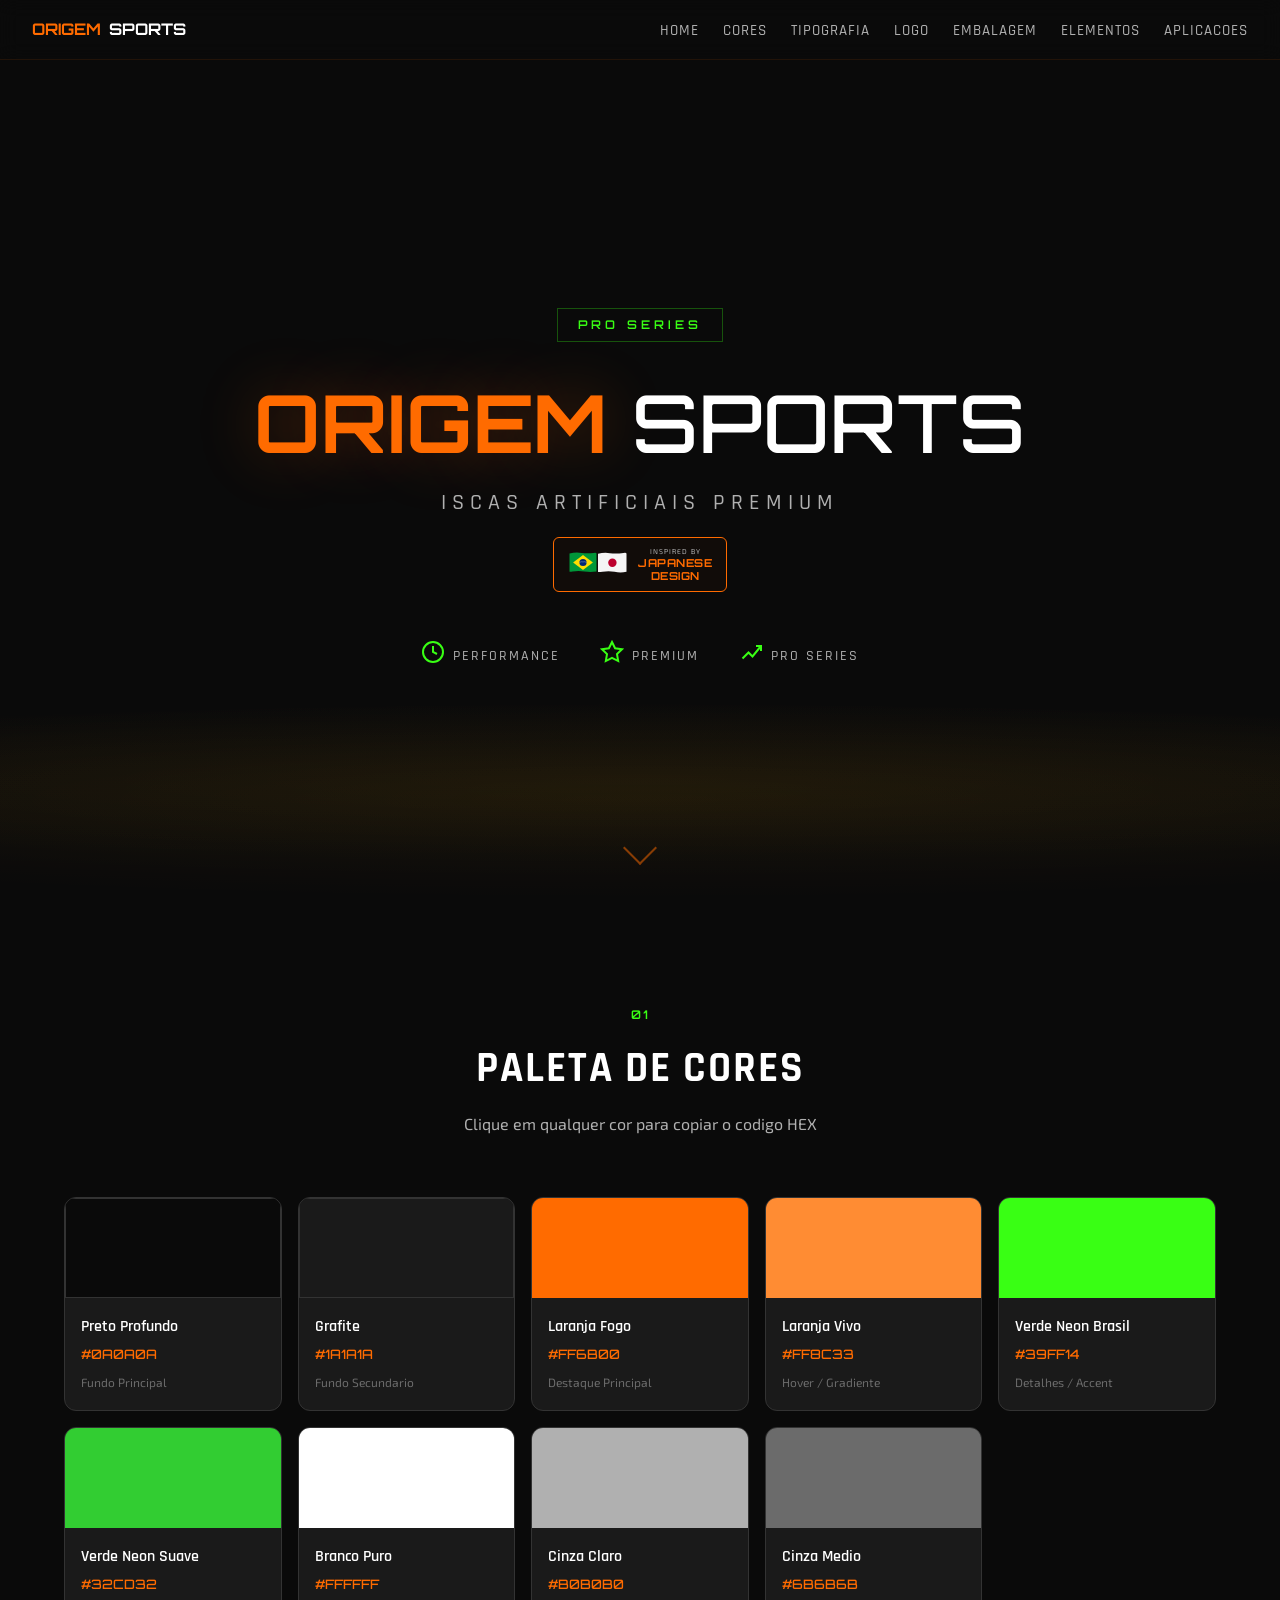
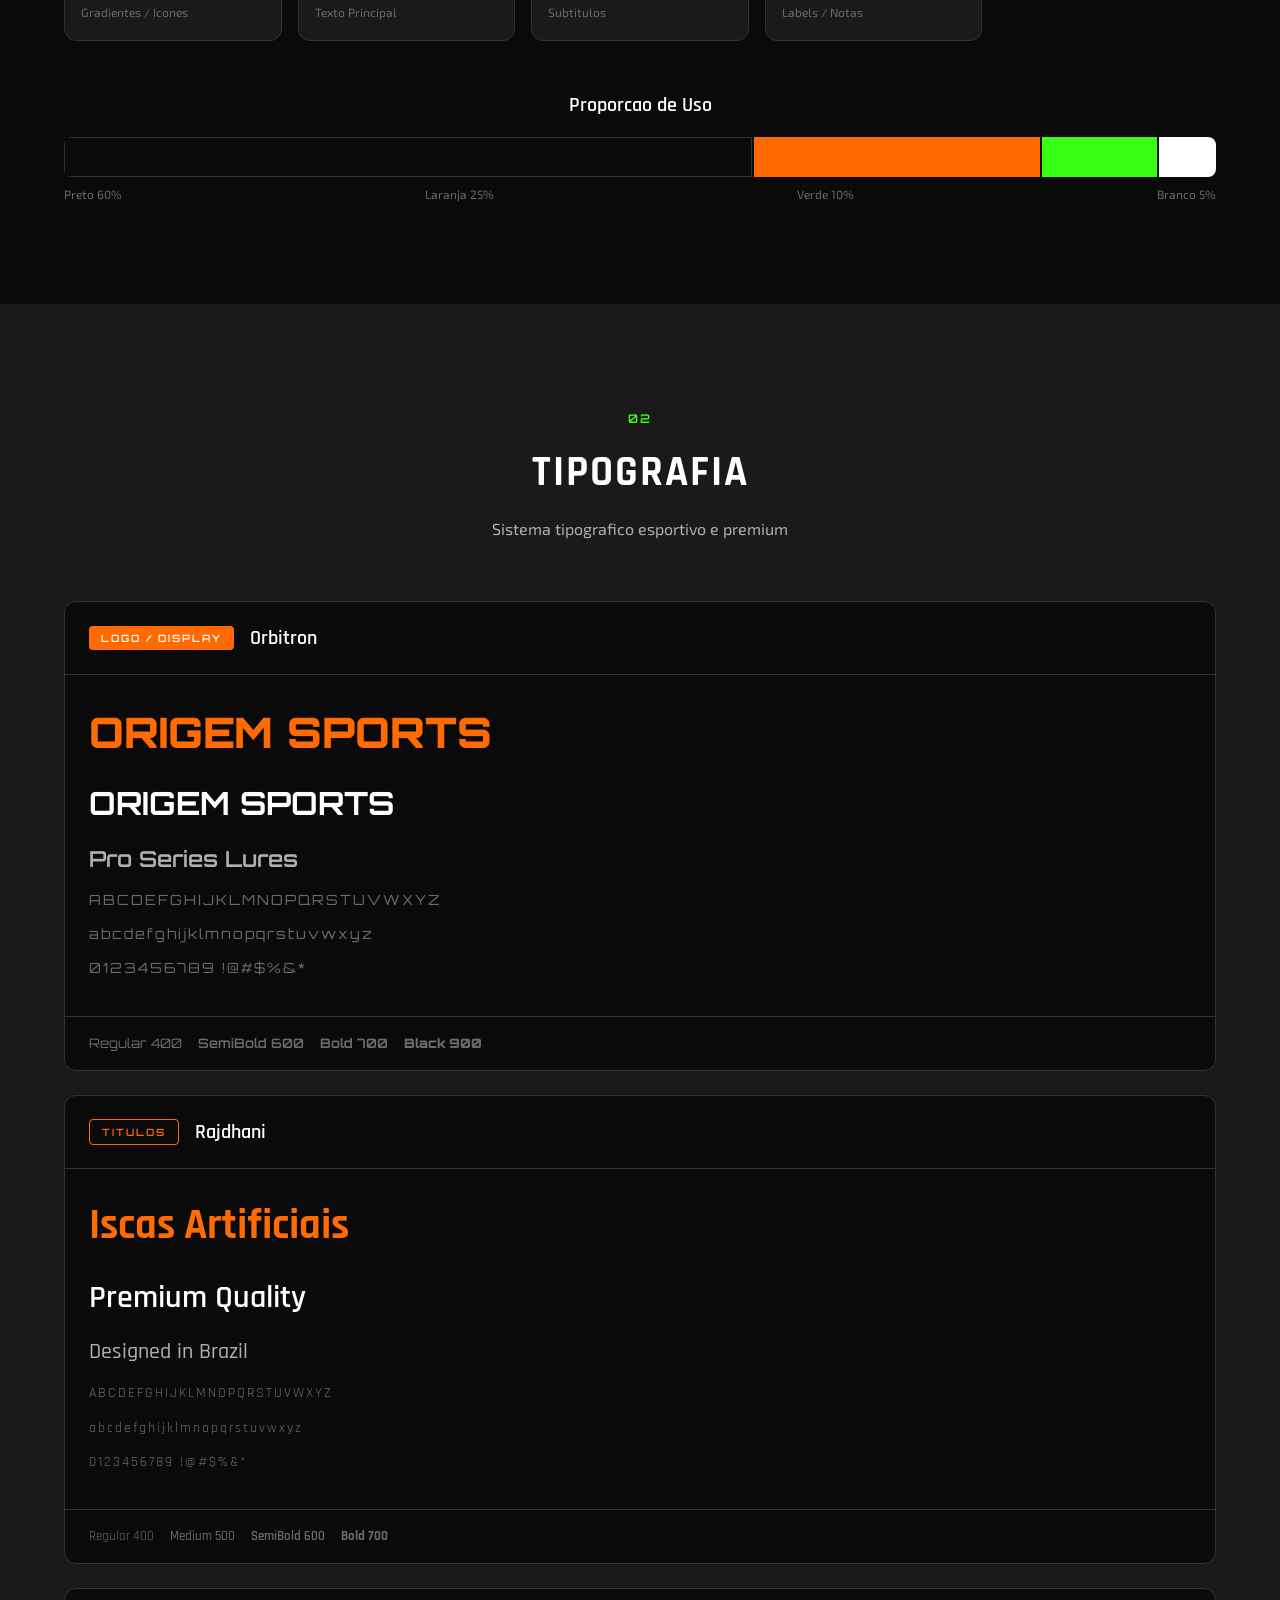
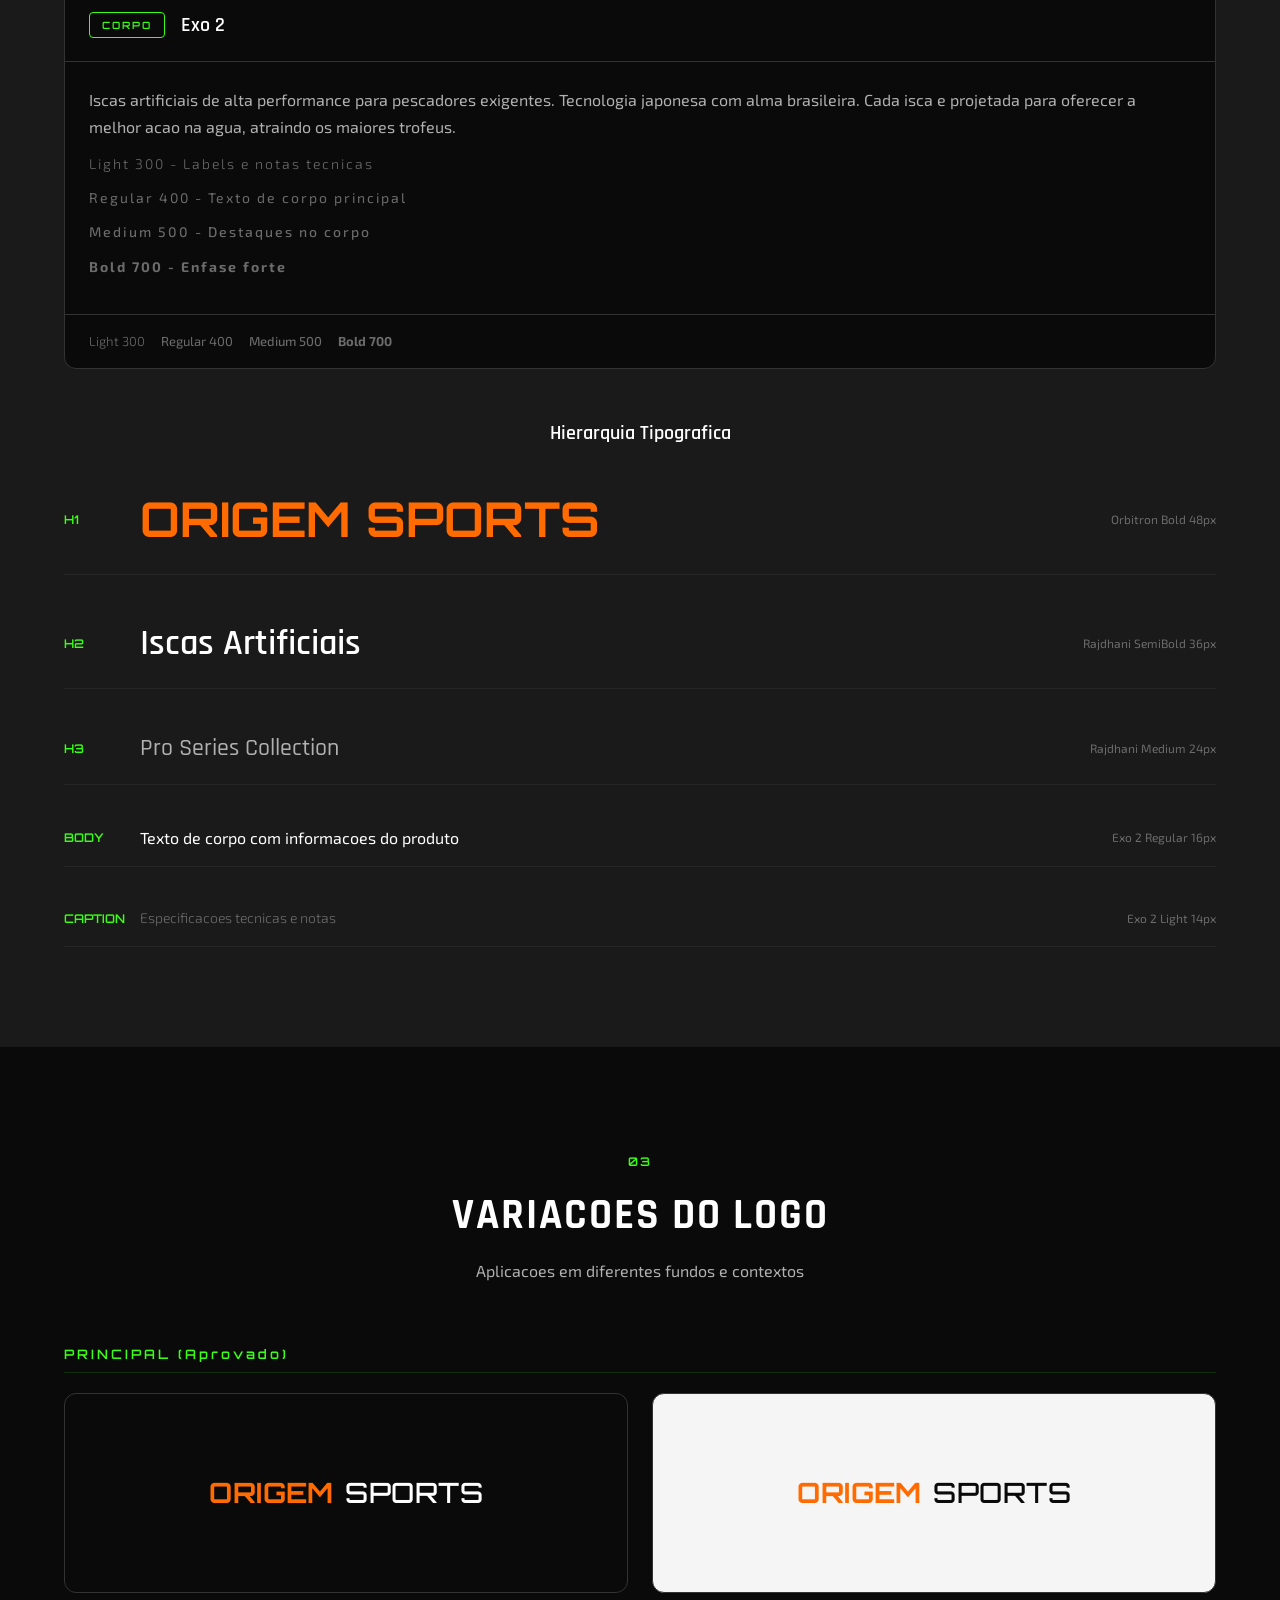
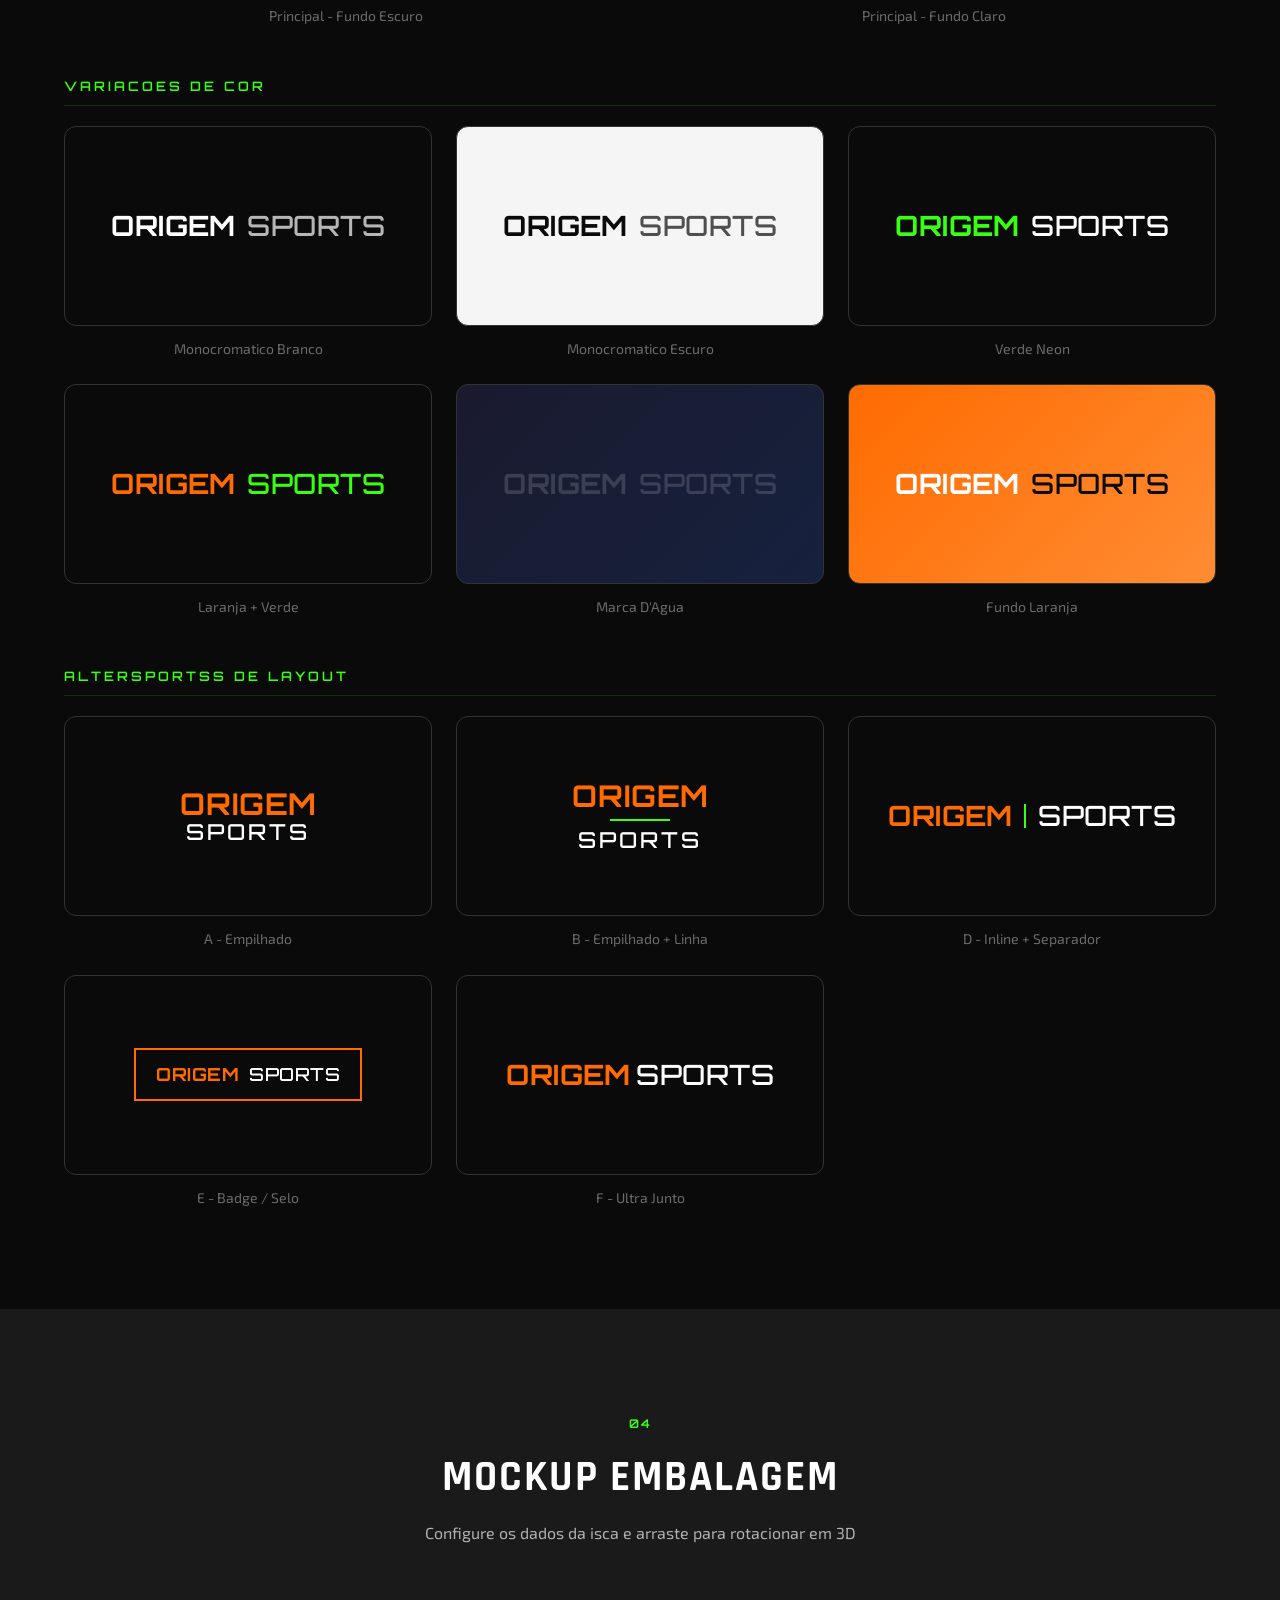
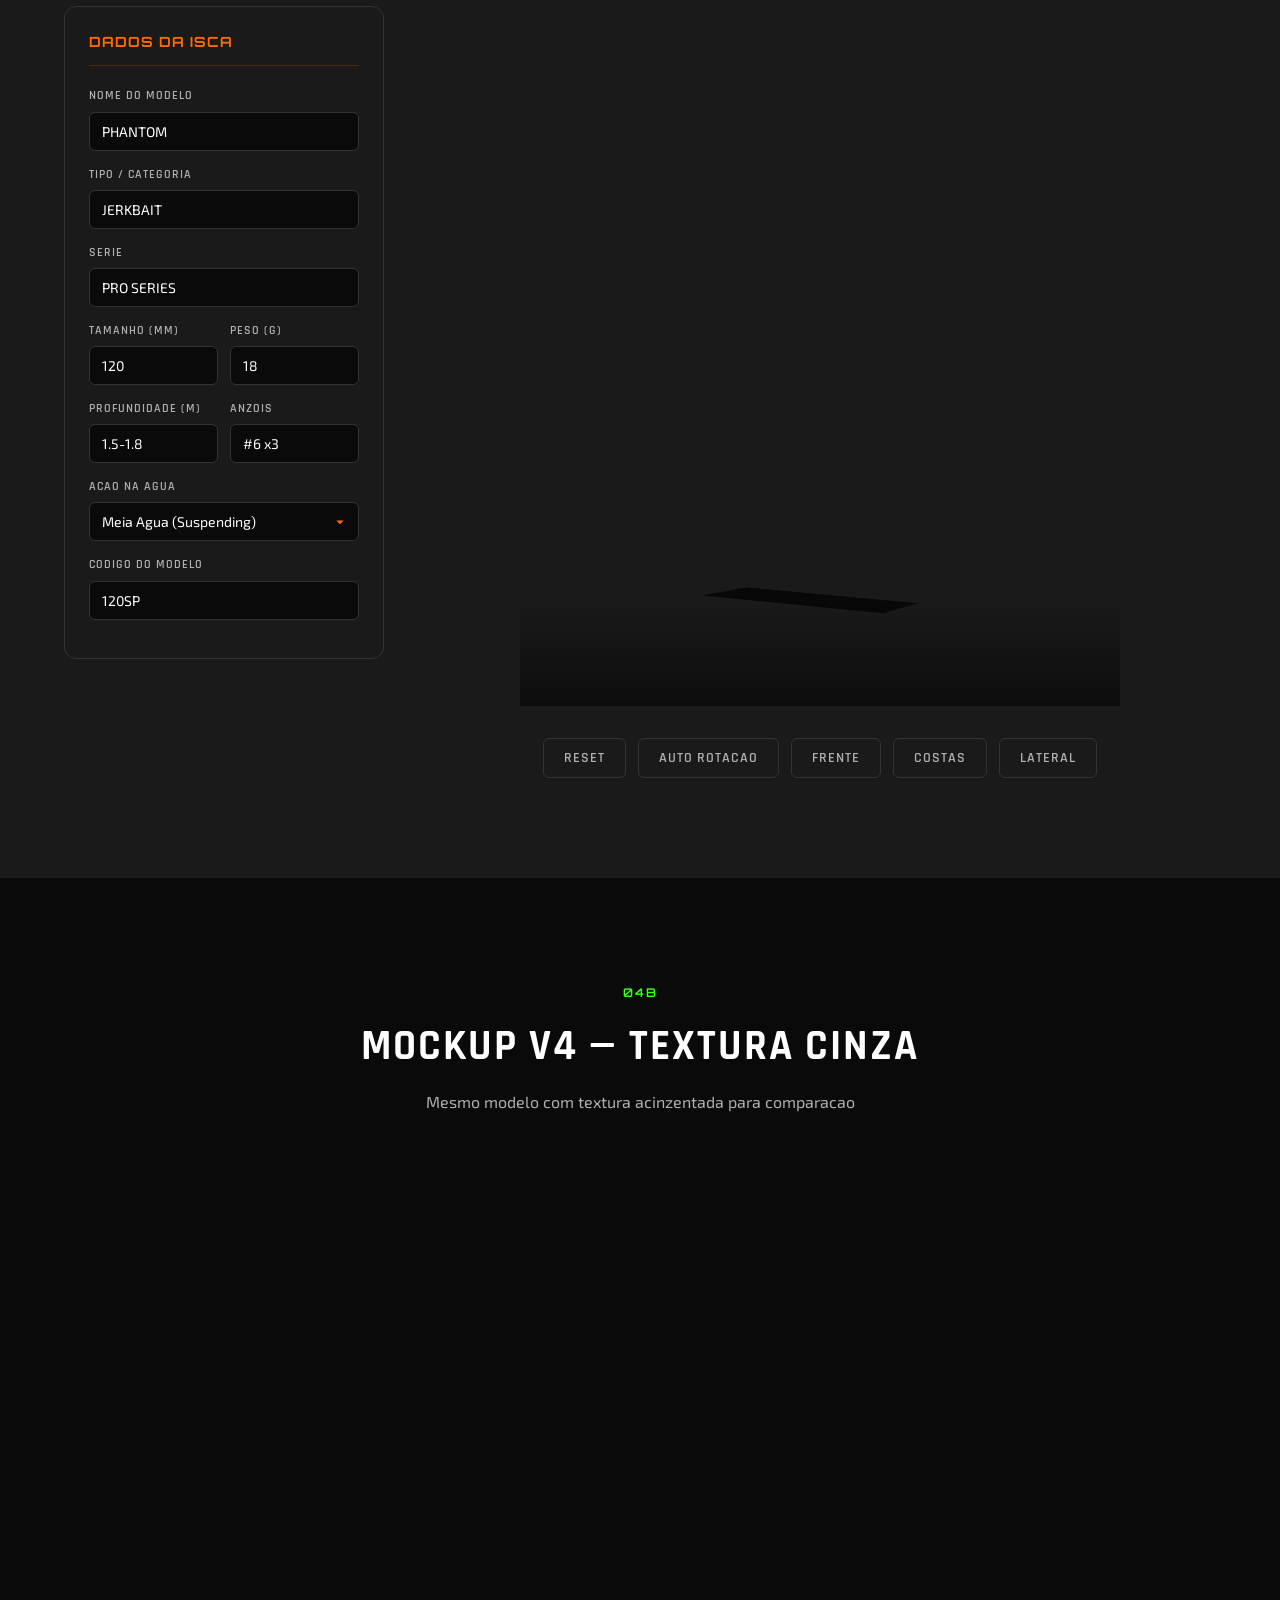
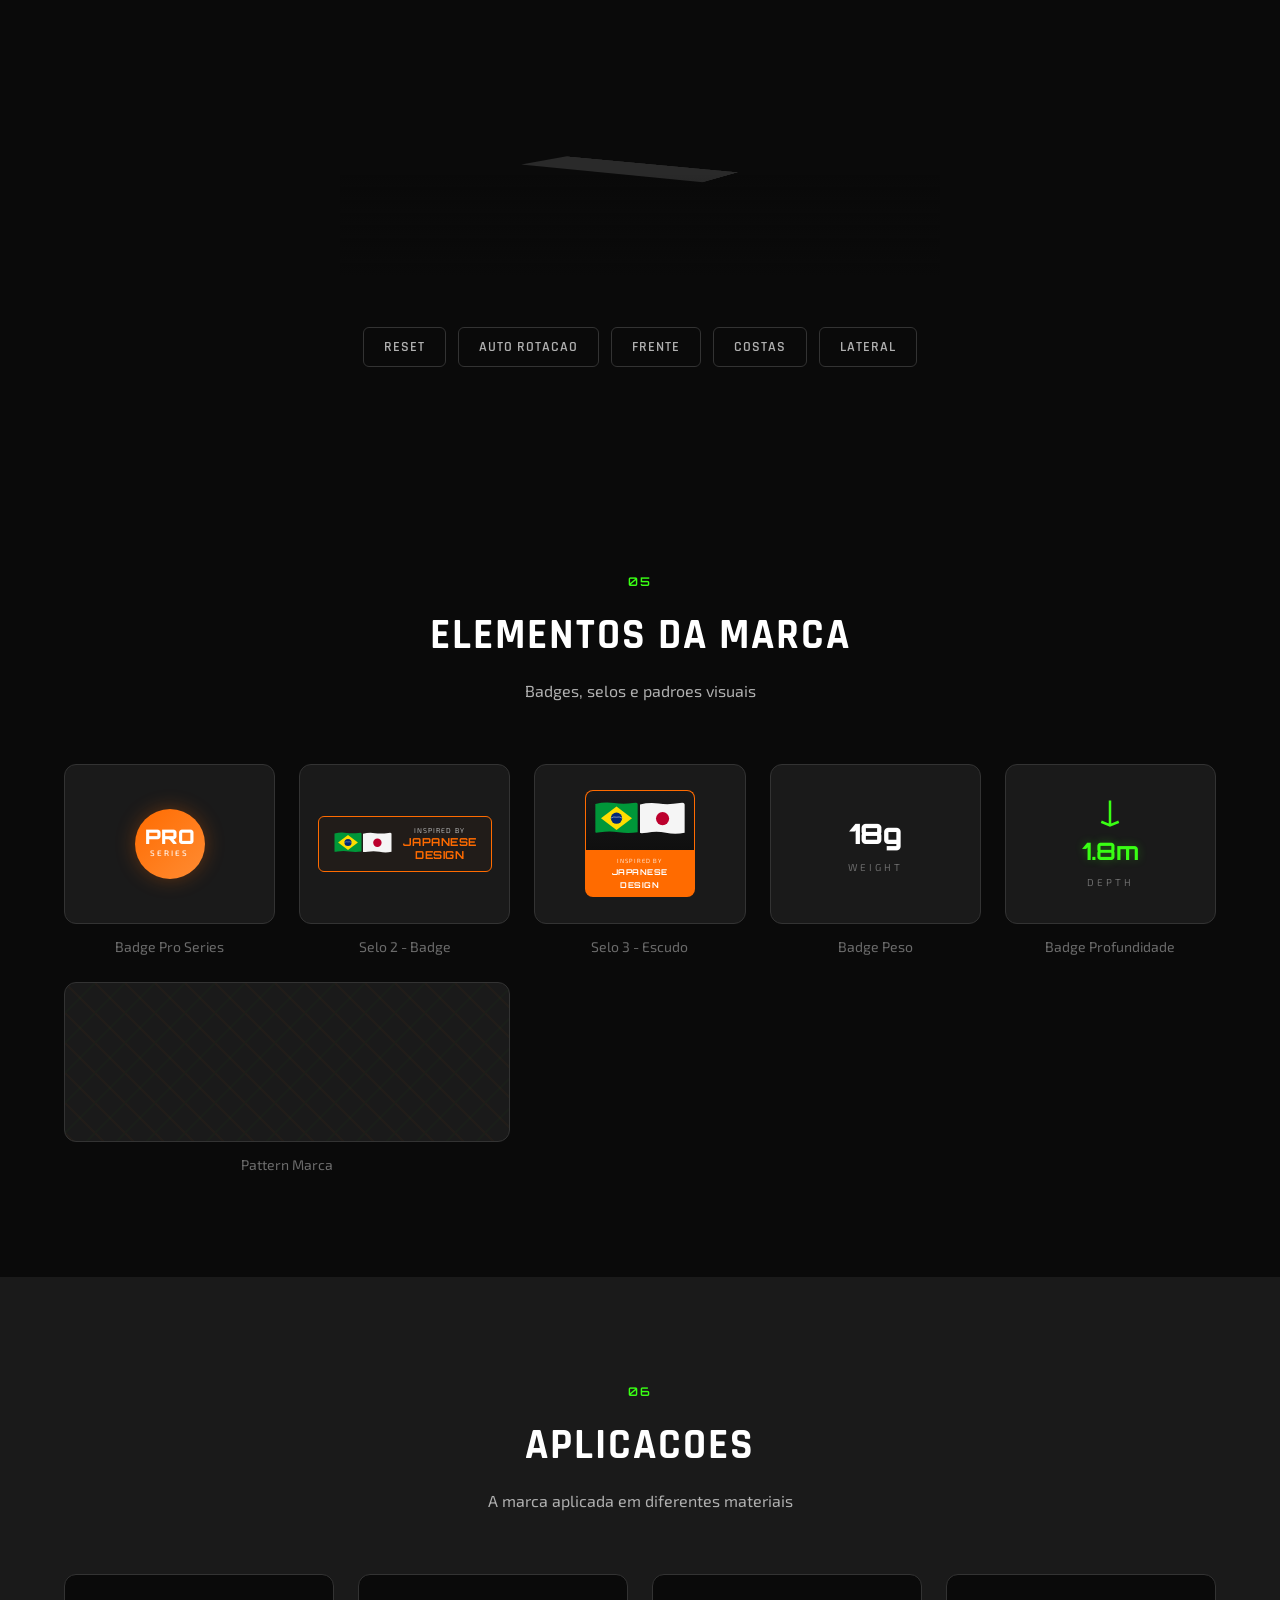
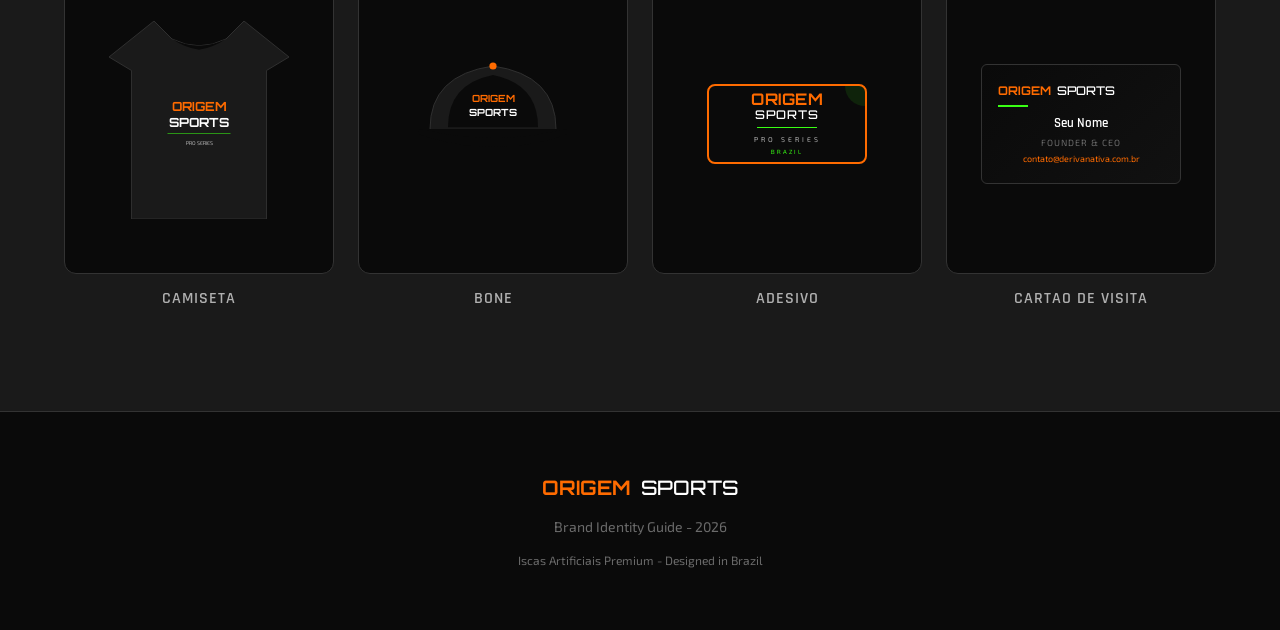
==== commit acd4d043: "Usa componente seal-badge-frame no hero para badge INSPIRED BY JAPANESE DESIGN Co-Authored-By: Claud" ====
--- a/index.html
+++ b/index.html
@@ -45,13 +45,26 @@
             </div>
             <p class="hero-tagline">Iscas Artificiais Premium</p>
             <div class="hero-japan-badge">
-                <div class="hero-japan-flags">
-                    <span>&#127463;&#127479;</span>
-                    <span>&#127471;&#127477;</span>
-                </div>
-                <div class="hero-japan-text">
-                    <span class="hero-japan-sm">INSPIRED BY</span>
-                    <strong class="hero-japan-bold">JAPANESE DESIGN</strong>
+                <div class="seal-badge-frame">
+                    <div class="seal-badge-flags">
+                        <svg viewBox="0 0 200 100" xmlns="http://www.w3.org/2000/svg">
+                            <g transform="translate(5,5)">
+                                <path d="M0 10 Q20 5 40 8 Q60 11 80 8 Q90 6 90 10 L90 70 Q70 73 50 70 Q30 67 10 70 Q0 72 0 70 Z" fill="#009739"/>
+                                <polygon points="45,15 78,40 45,65 12,40" fill="#FEDD00"/>
+                                <circle cx="45" cy="40" r="12" fill="#002776"/>
+                                <path d="M33 40 Q39 36 45 38 Q51 36 57 40" stroke="#FFF" stroke-width="1" fill="none"/>
+                            </g>
+                            <g transform="translate(100,8)">
+                                <path d="M0 8 Q20 3 40 6 Q60 9 85 5 Q95 3 95 8 L95 68 Q75 72 55 68 Q35 64 15 68 Q0 70 0 68 Z" fill="#F5F5F5"/>
+                                <circle cx="48" cy="38" r="14" fill="#BC002D"/>
+                            </g>
+                        </svg>
+                    </div>
+                    <div class="seal-badge-text">
+                        <span class="seal-badge-title">INSPIRED BY</span>
+                        <span class="seal-badge-bold">JAPANESE</span>
+                        <span class="seal-badge-bold">DESIGN</span>
+                    </div>
                 </div>
             </div>
             <div class="hero-specs">
--- a/css/style.css
+++ b/css/style.css
@@ -234,44 +234,10 @@
 }
 
 .hero-japan-badge {
-    display: inline-flex;
-    align-items: center;
-    gap: 12px;
+    display: flex;
+    justify-content: center;
     margin-top: 16px;
-    padding: 8px 20px;
-    border: 1px solid var(--orange);
-    border-radius: 6px;
-    background: rgba(255, 107, 0, 0.04);
     animation: fadeInUp 1s ease 0.5s both;
-}
-
-.hero-japan-flags {
-    display: flex;
-    gap: 4px;
-    font-size: 22px;
-}
-
-.hero-japan-text {
-    display: flex;
-    flex-direction: column;
-    align-items: flex-start;
-}
-
-.hero-japan-sm {
-    font-family: 'Exo 2', sans-serif;
-    font-size: 9px;
-    color: var(--gray-light);
-    letter-spacing: 1.5px;
-    text-transform: uppercase;
-}
-
-.hero-japan-bold {
-    font-family: 'Orbitron', sans-serif;
-    font-size: 13px;
-    font-weight: 700;
-    color: var(--orange);
-    letter-spacing: 1px;
-    text-transform: uppercase;
 }
 
 .hero-specs {
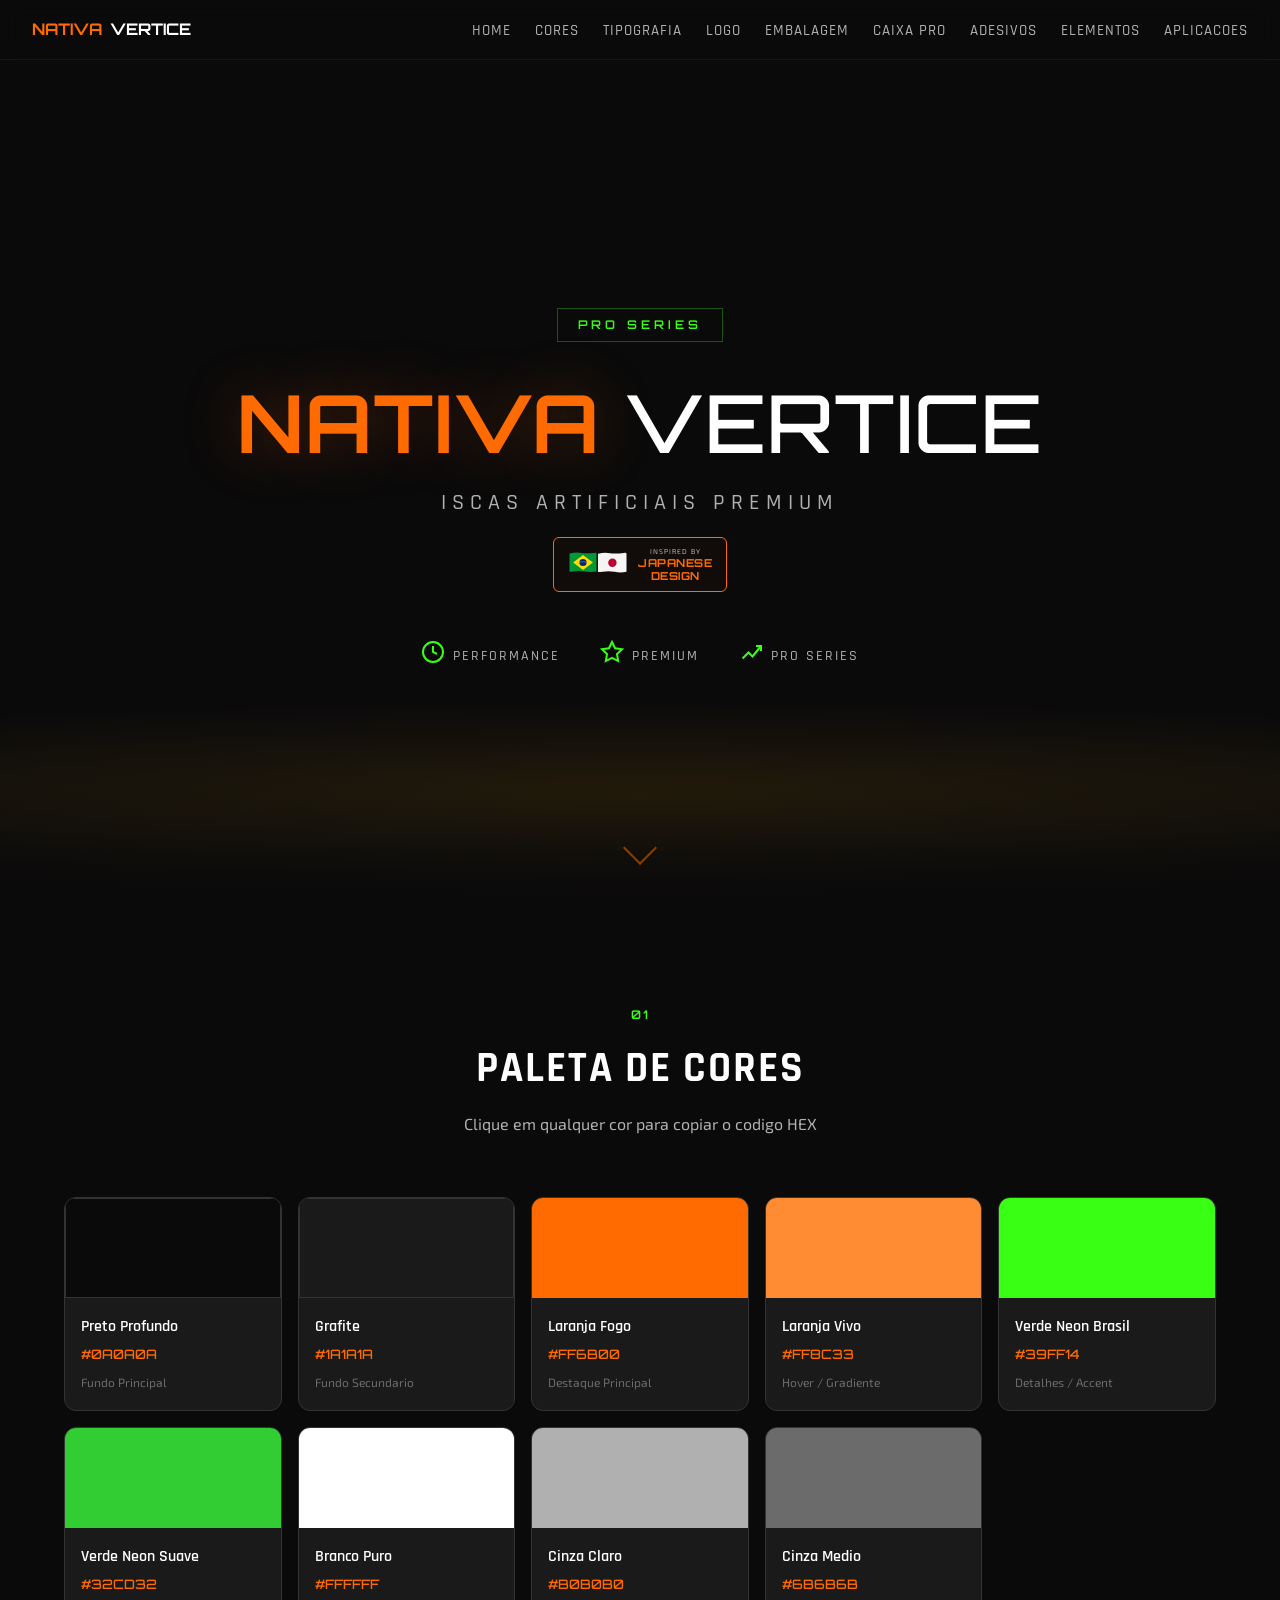
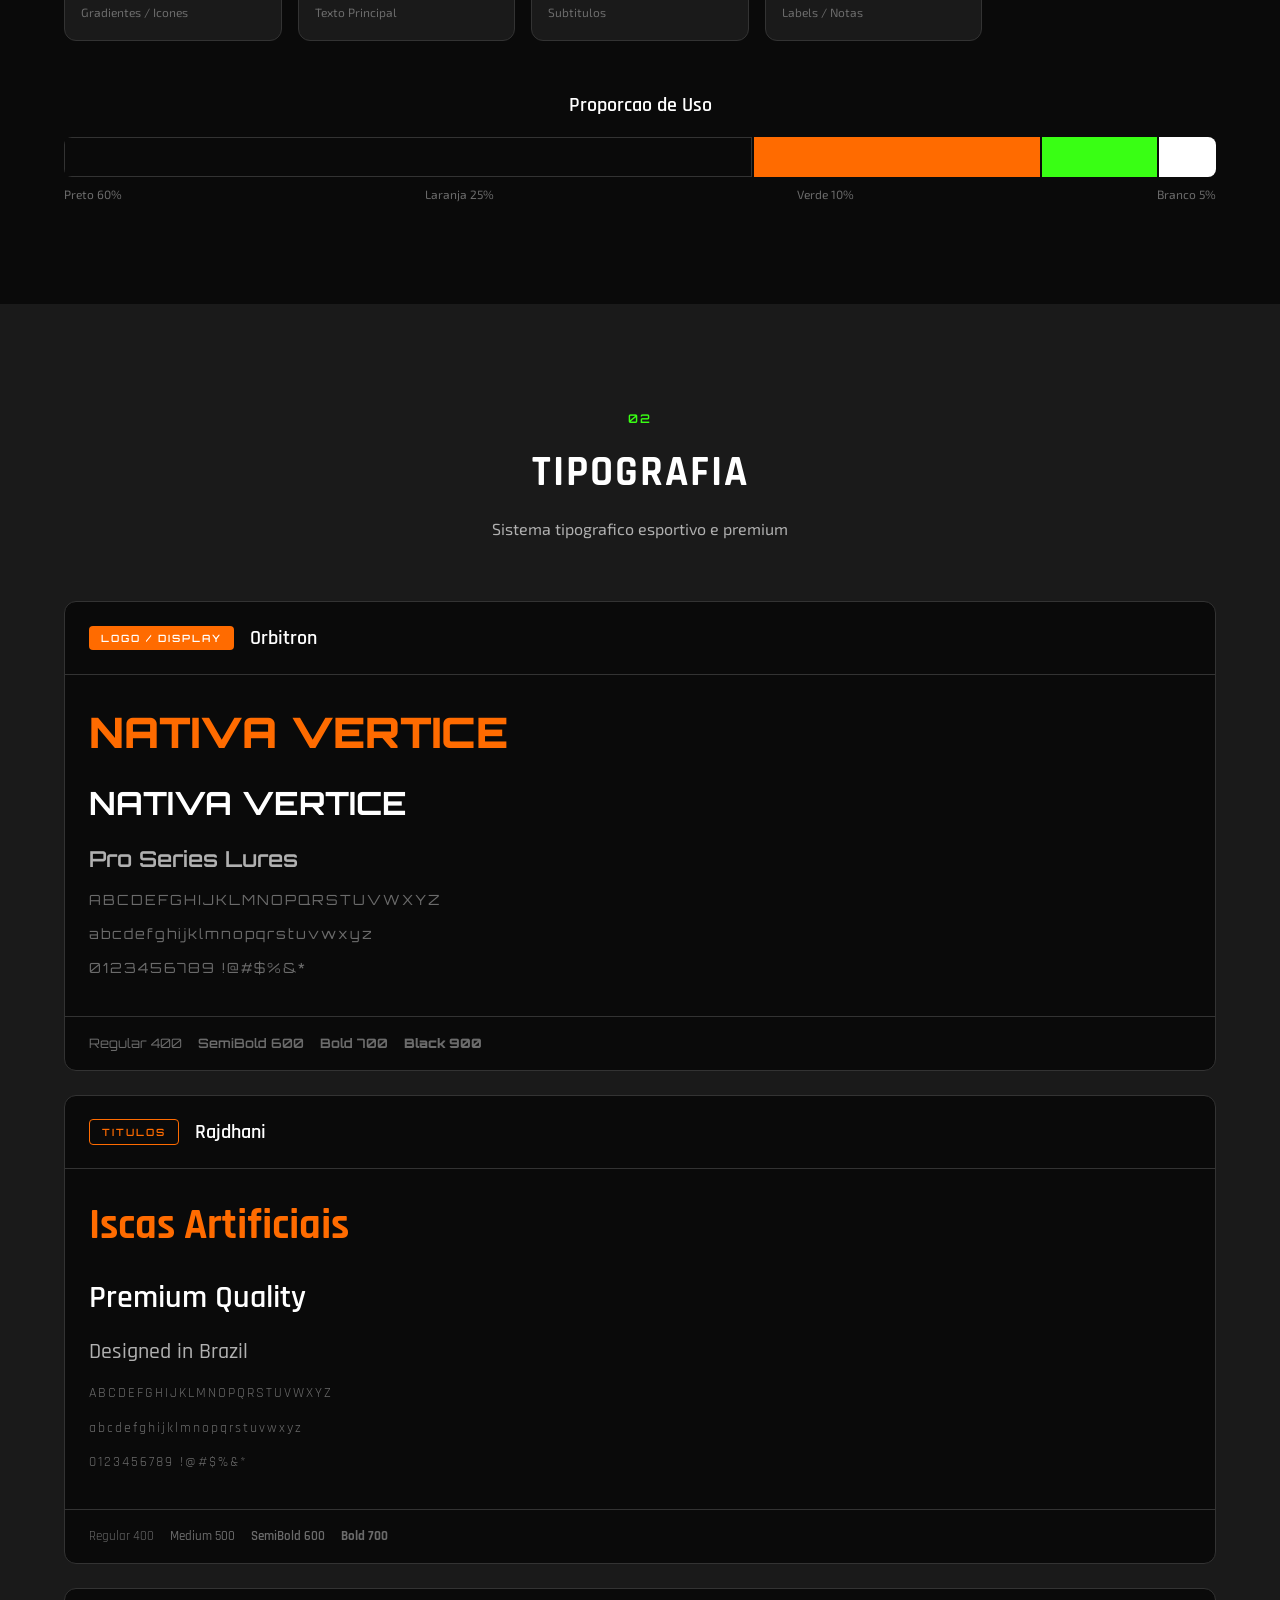
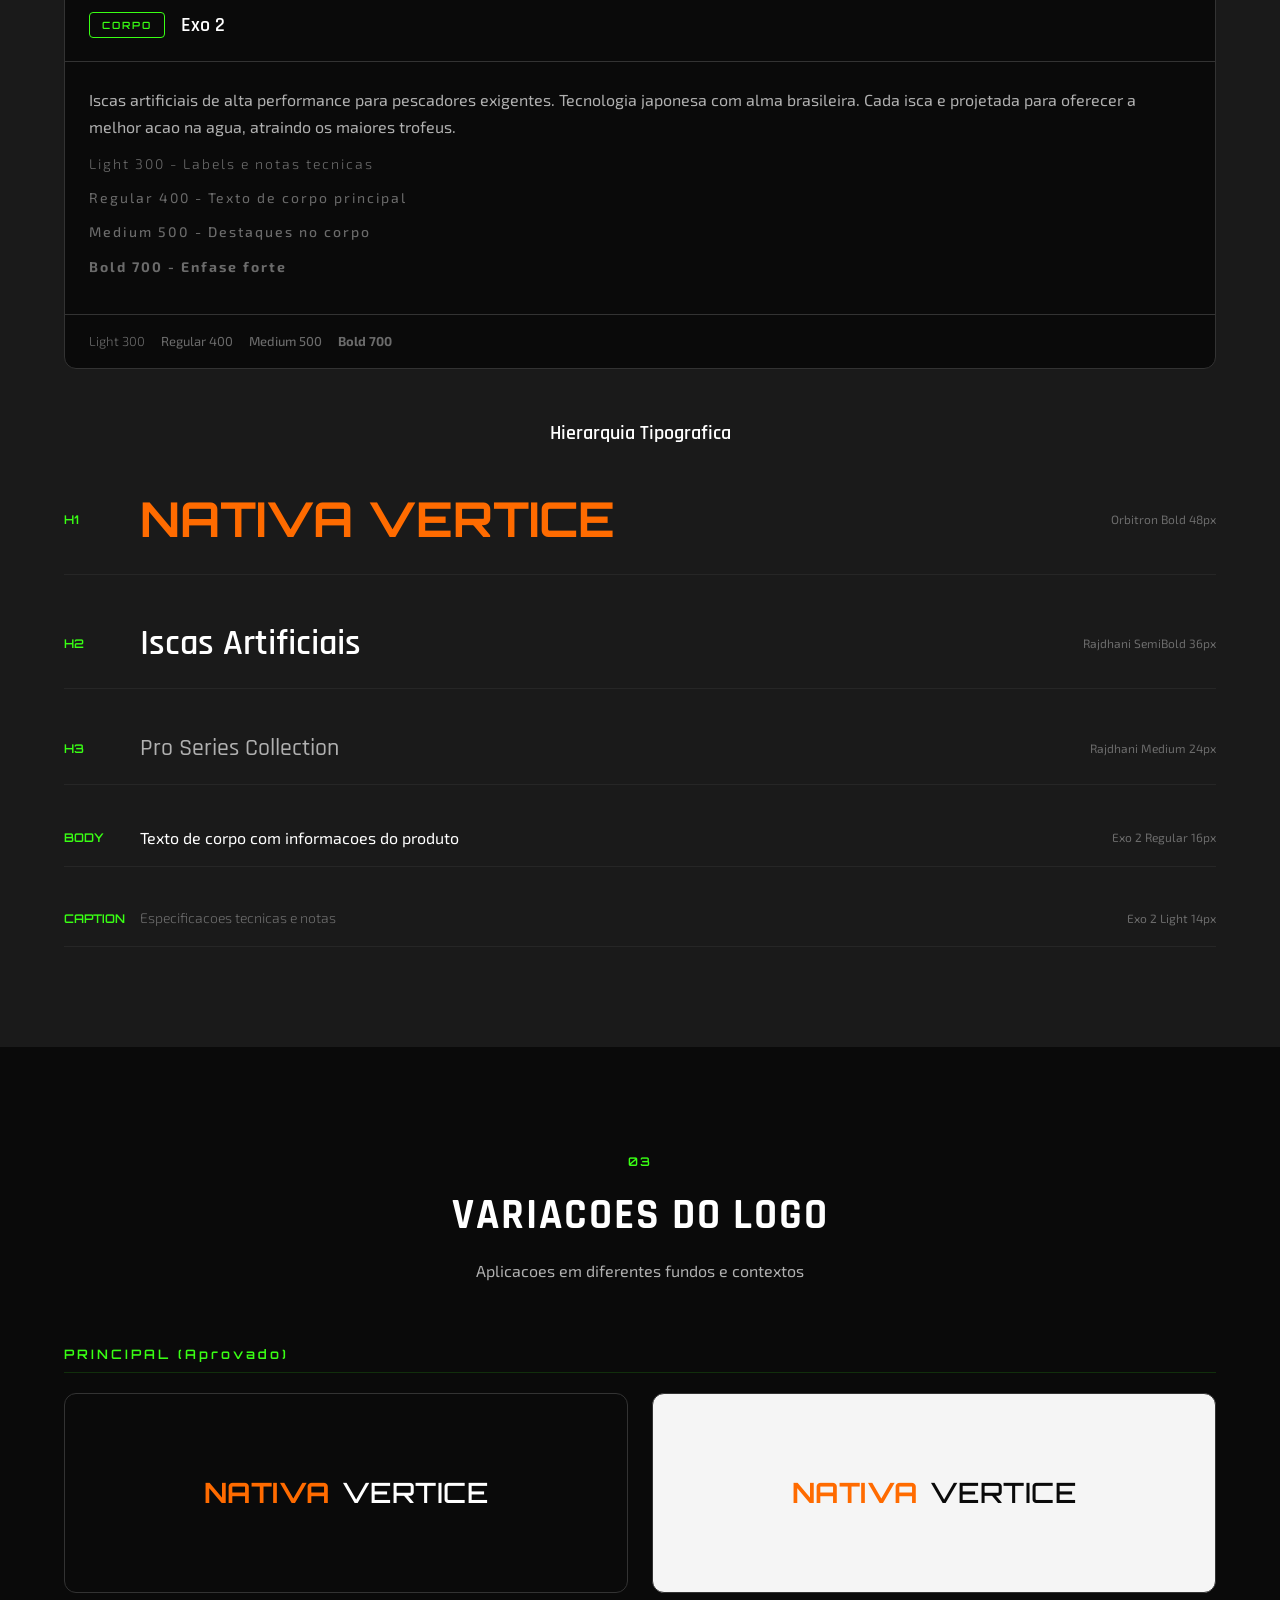
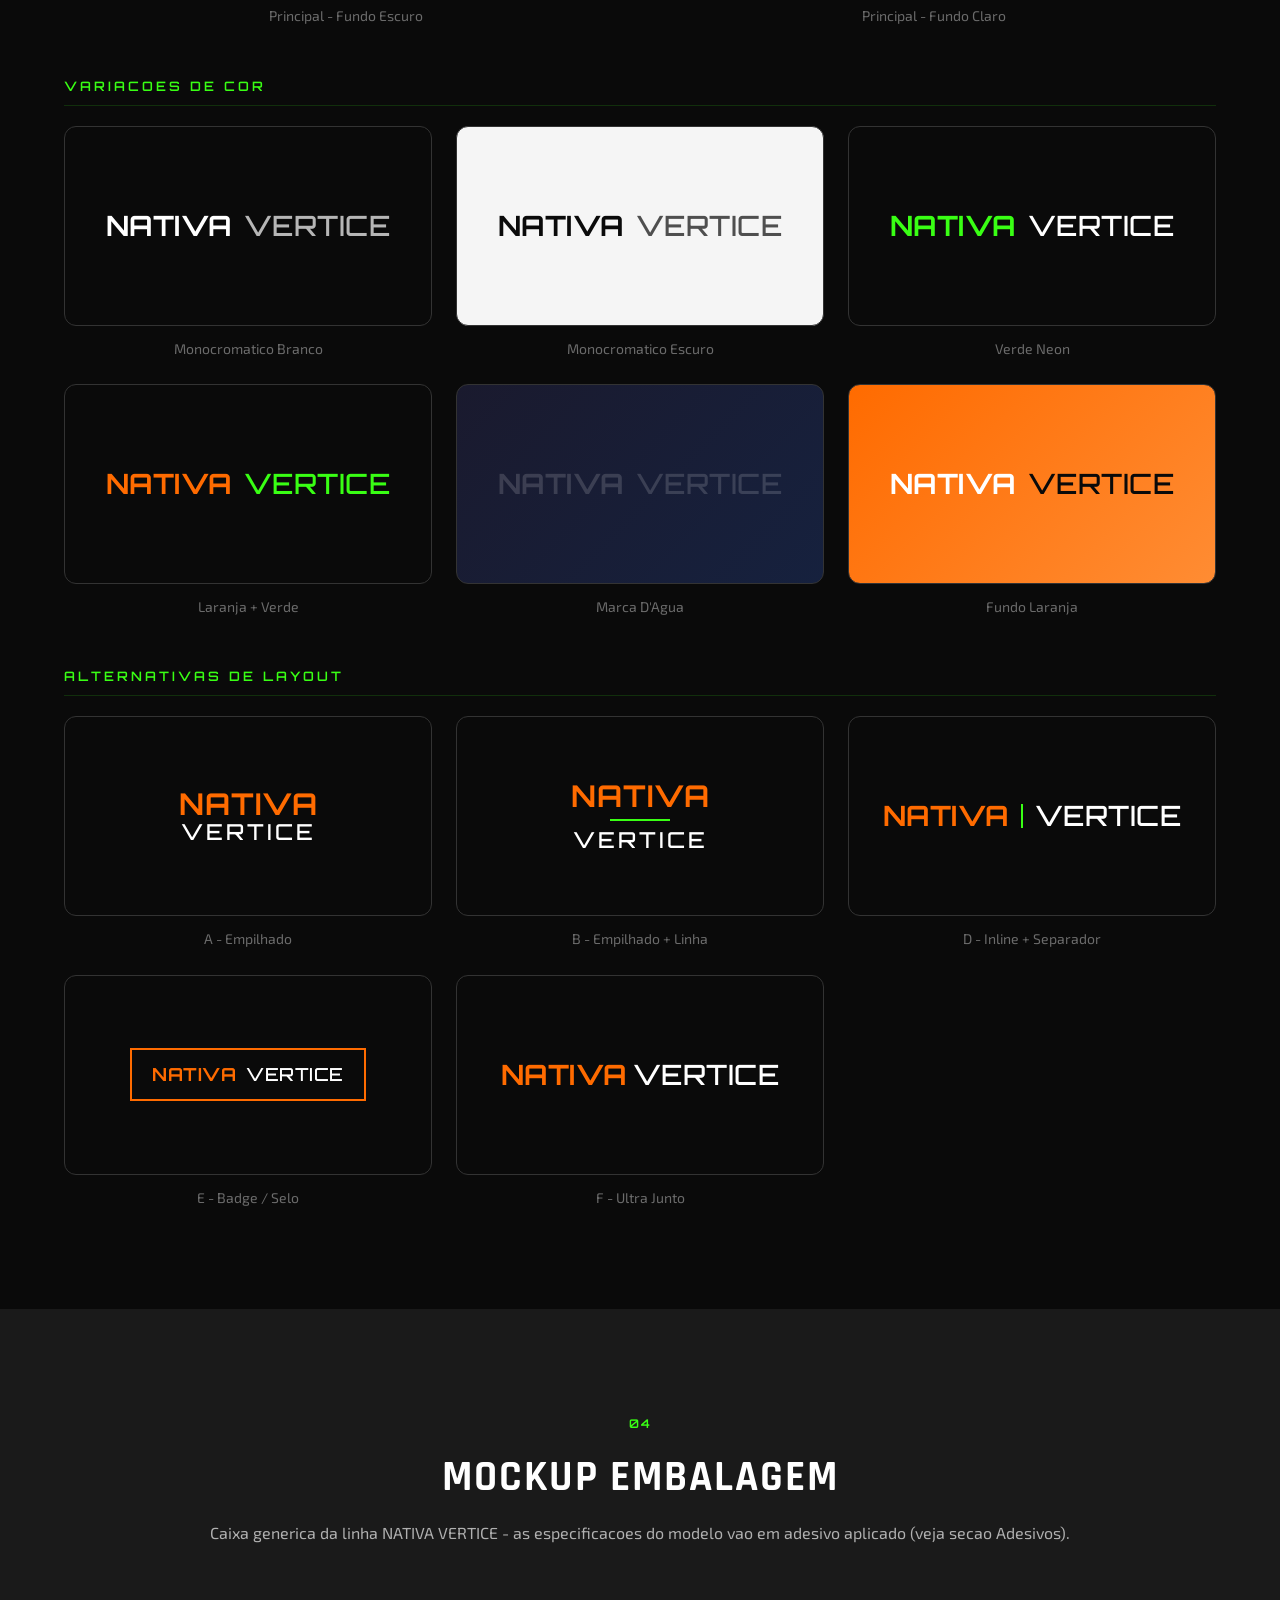
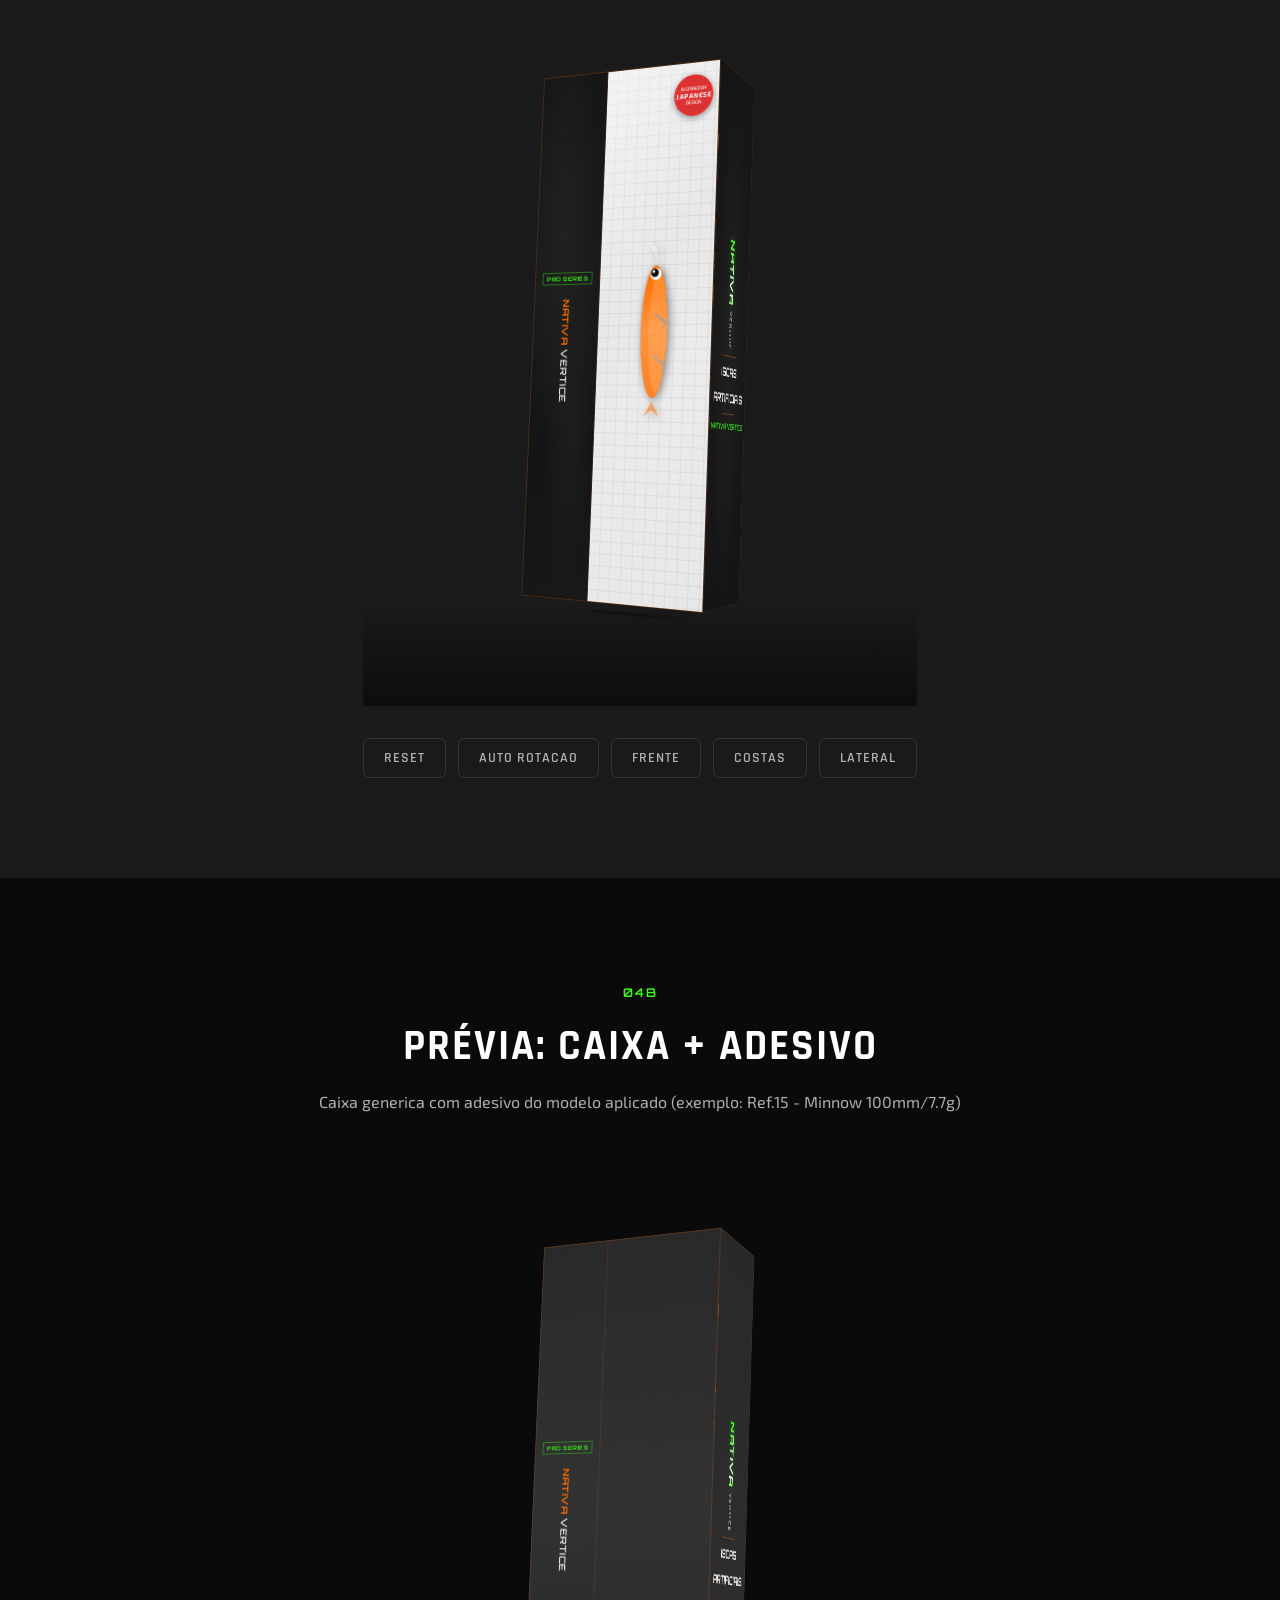
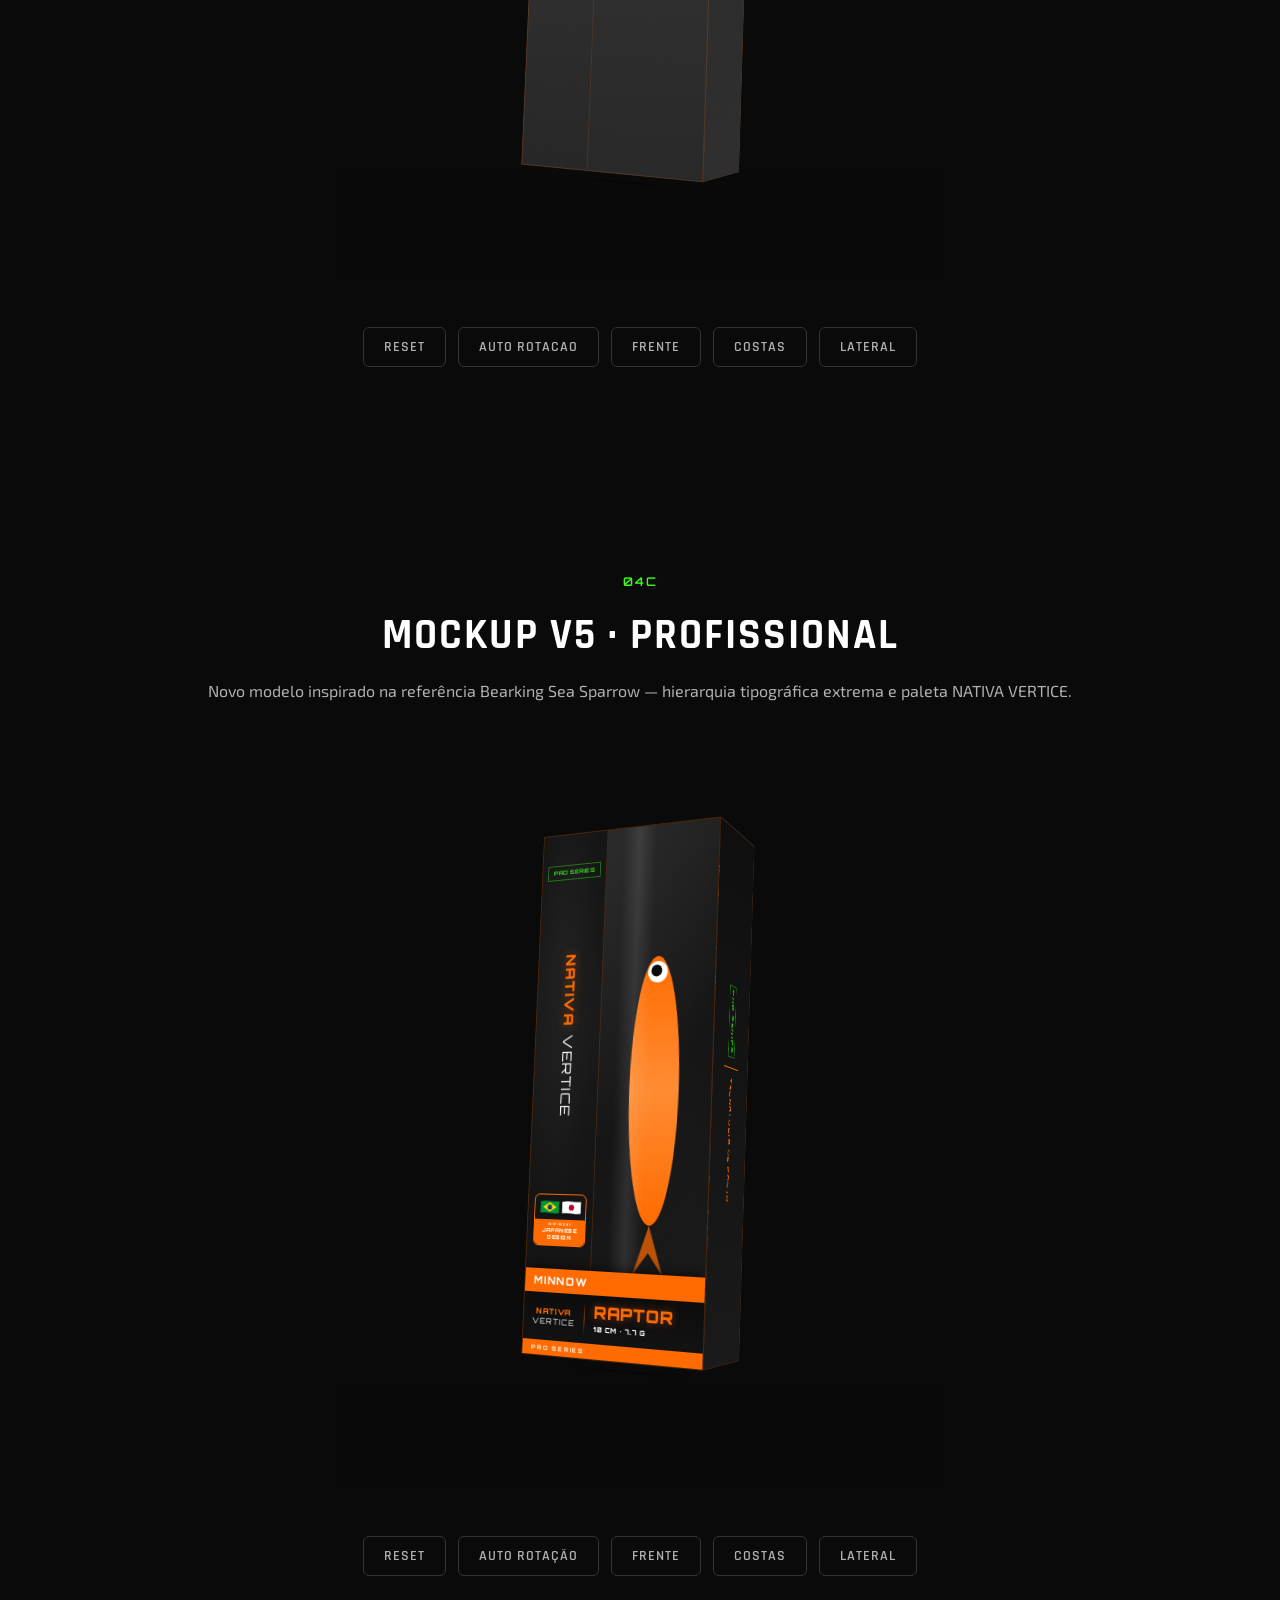
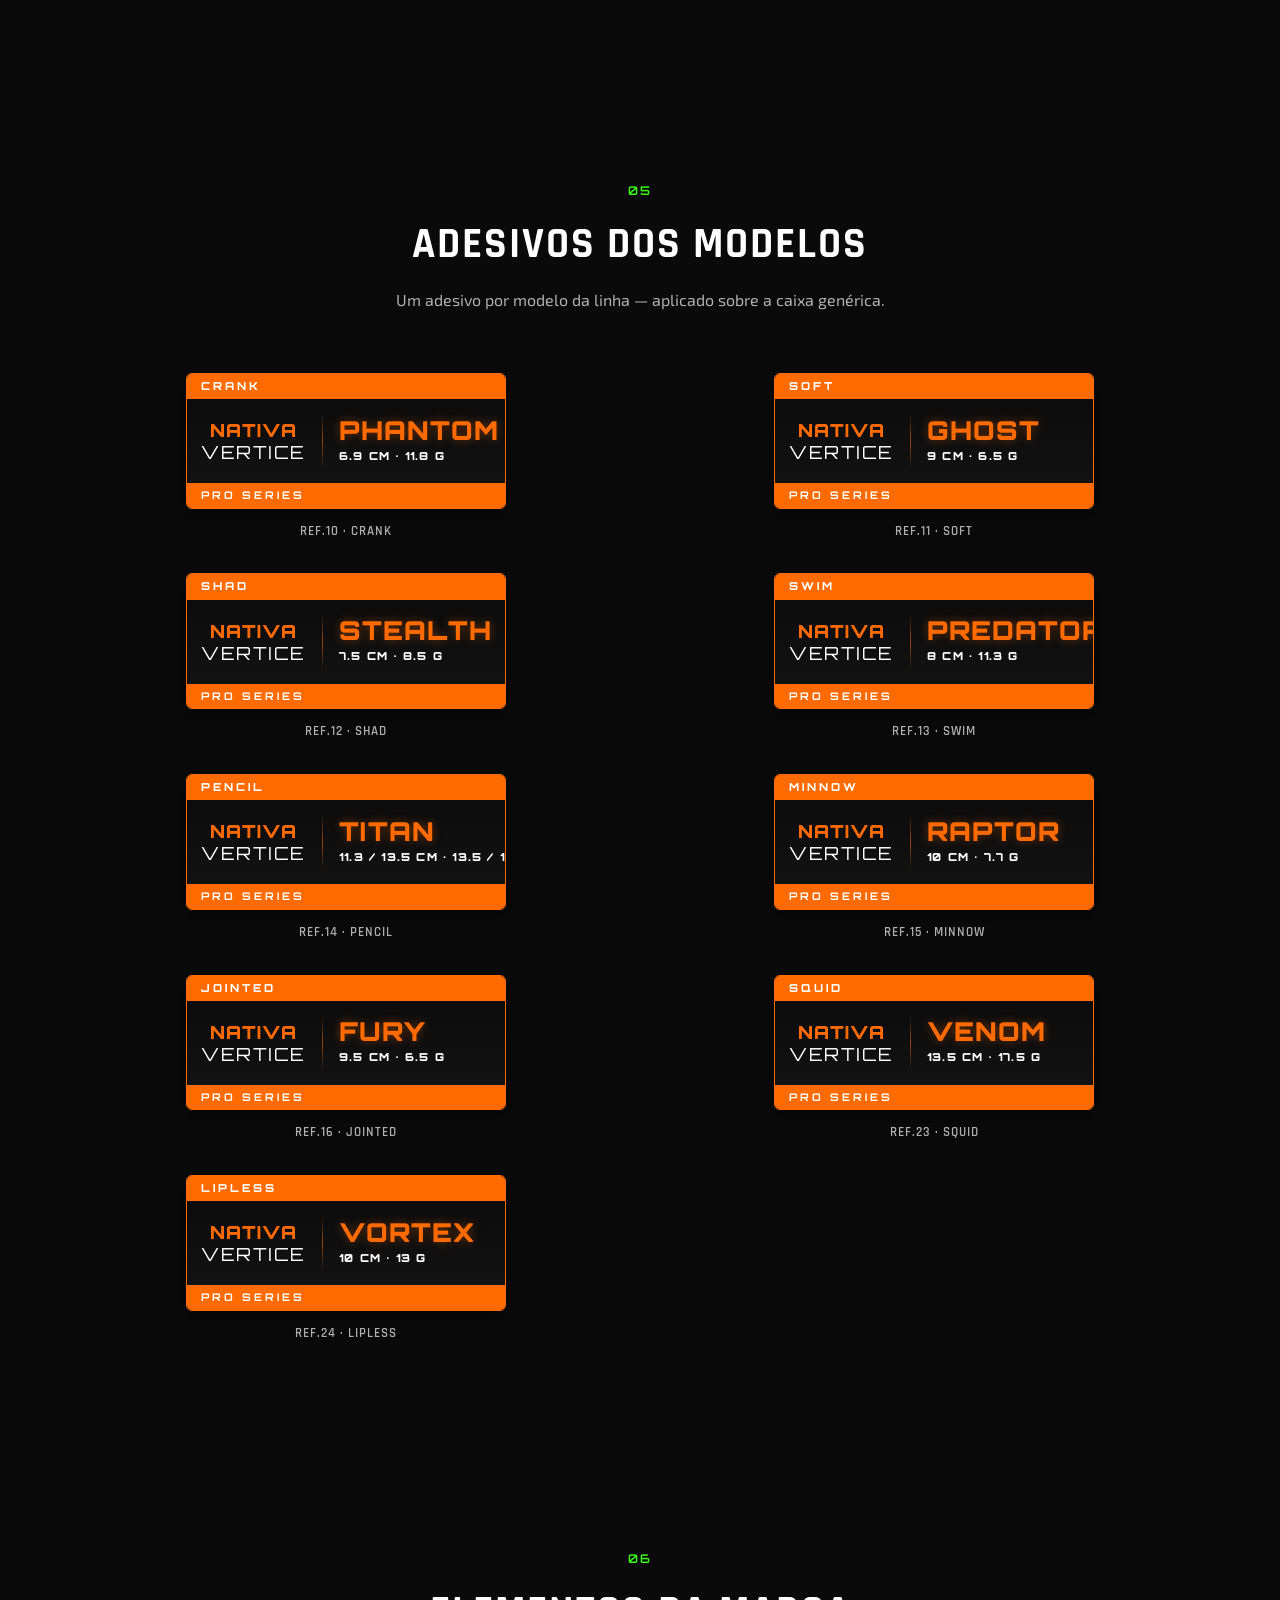
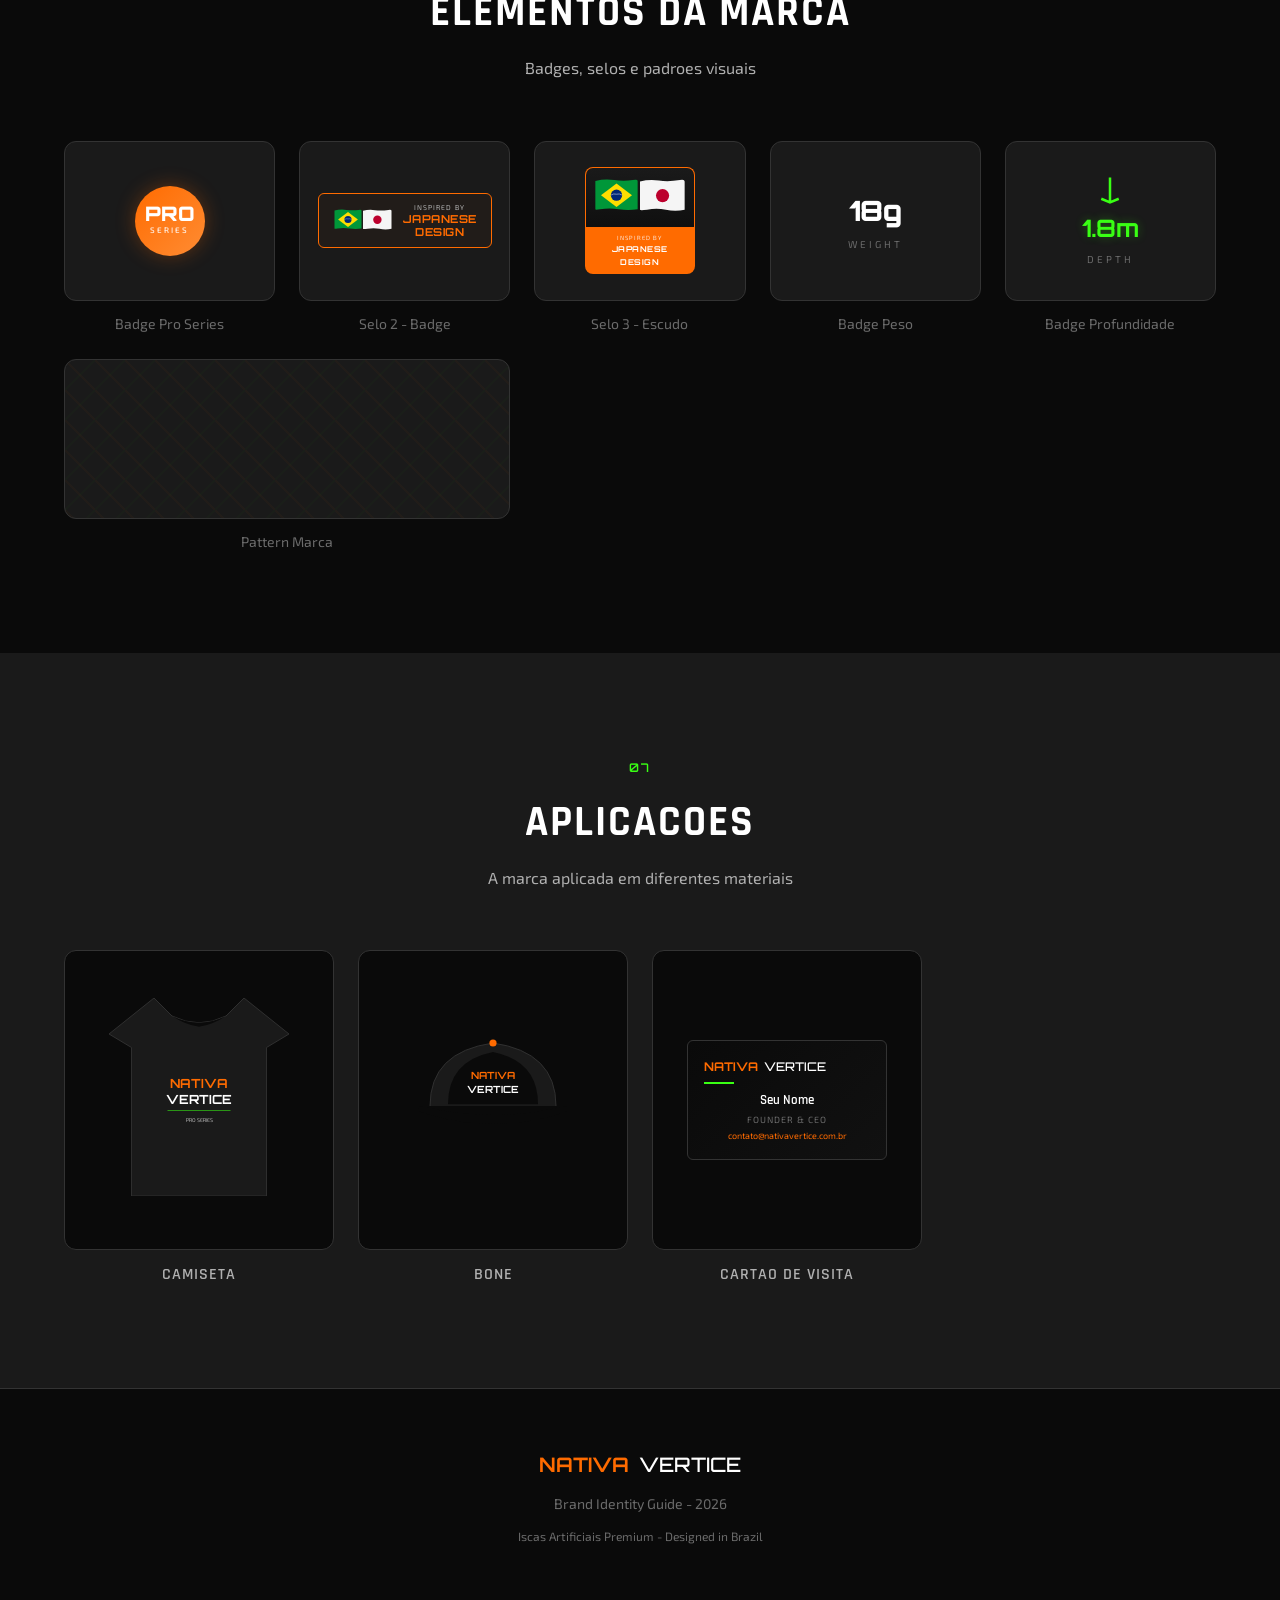
==== commit 36a61ec3: "Atualiza site, adiciona pagina de embalagem e materiais de referencia Co-Authored-By: Claude Opus 4." ====
--- a/index.html
+++ b/index.html
@@ -3,7 +3,7 @@
 <head>
     <meta charset="UTF-8">
     <meta name="viewport" content="width=device-width, initial-scale=1.0">
-    <title>ORIGEM SPORTS - Brand Identity</title>
+    <title>NATIVA VERTICE - Brand Identity</title>
     <link rel="preconnect" href="https://fonts.googleapis.com">
     <link rel="preconnect" href="https://fonts.gstatic.com" crossorigin>
     <link href="https://fonts.googleapis.com/css2?family=Orbitron:wght@400;500;600;700;800;900&family=Rajdhani:wght@300;400;500;600;700&family=Exo+2:ital,wght@0,100;0,200;0,300;0,400;0,500;0,600;0,700;0,800;0,900;1,400&display=swap" rel="stylesheet">
@@ -14,8 +14,8 @@
     <!-- Navigation -->
     <nav class="nav" id="nav">
         <div class="nav-logo">
-            <span class="nav-logo-deriva">ORIGEM</span>
-            <span class="nav-logo-nativa">SPORTS</span>
+            <span class="nav-logo-deriva">NATIVA</span>
+            <span class="nav-logo-nativa">VERTICE</span>
         </div>
         <ul class="nav-links">
             <li><a href="#hero">Home</a></li>
@@ -23,6 +23,8 @@
             <li><a href="#tipografia">Tipografia</a></li>
             <li><a href="#logo-variations">Logo</a></li>
             <li><a href="#embalagem">Embalagem</a></li>
+            <li><a href="#embalagem-v5">Caixa Pro</a></li>
+            <li><a href="#adesivos-v2">Adesivos</a></li>
             <li><a href="#elementos">Elementos</a></li>
             <li><a href="#aplicacoes">Aplicacoes</a></li>
         </ul>
@@ -39,8 +41,8 @@
             <div class="hero-badge">PRO SERIES</div>
             <div class="hero-logo">
                 <h1 class="hero-title hero-title--inline">
-                    <span class="hero-title-main">ORIGEM</span>
-                    <span class="hero-title-sub">SPORTS</span>
+                    <span class="hero-title-main">NATIVA</span>
+                    <span class="hero-title-sub">VERTICE</span>
                 </h1>
             </div>
             <p class="hero-tagline">Iscas Artificiais Premium</p>
@@ -230,8 +232,8 @@
                         <span class="type-name">Orbitron</span>
                     </div>
                     <div class="type-showcase" style="font-family:'Orbitron',sans-serif;">
-                        <div class="type-sample type-sample--xl" style="font-weight:900;">ORIGEM SPORTS</div>
-                        <div class="type-sample type-sample--lg" style="font-weight:700;">ORIGEM SPORTS</div>
+                        <div class="type-sample type-sample--xl" style="font-weight:900;">NATIVA VERTICE</div>
+                        <div class="type-sample type-sample--lg" style="font-weight:700;">NATIVA VERTICE</div>
                         <div class="type-sample type-sample--md" style="font-weight:600;">Pro Series Lures</div>
                         <div class="type-sample type-sample--sm" style="font-weight:400;">ABCDEFGHIJKLMNOPQRSTUVWXYZ</div>
                         <div class="type-sample type-sample--sm" style="font-weight:400;">abcdefghijklmnopqrstuvwxyz</div>
@@ -295,7 +297,7 @@
                 <div class="hierarchy-list">
                     <div class="hierarchy-item">
                         <span class="hierarchy-label">H1</span>
-                        <span class="hierarchy-demo" style="font-family:'Orbitron'; font-weight:700; font-size:48px; color:#FF6B00;">ORIGEM SPORTS</span>
+                        <span class="hierarchy-demo" style="font-family:'Orbitron'; font-weight:700; font-size:48px; color:#FF6B00;">NATIVA VERTICE</span>
                         <span class="hierarchy-spec">Orbitron Bold 48px</span>
                     </div>
                     <div class="hierarchy-item">
@@ -339,8 +341,8 @@
                     <div class="logo-variant">
                         <div class="logo-variant-bg" style="background:#0A0A0A;">
                             <div class="logo-inline">
-                                <span class="logo-inline-d" style="color:#FF6B00;">ORIGEM</span>
-                                <span class="logo-inline-n" style="color:#FFFFFF;">SPORTS</span>
+                                <span class="logo-inline-d" style="color:#FF6B00;">NATIVA</span>
+                                <span class="logo-inline-n" style="color:#FFFFFF;">VERTICE</span>
                             </div>
                         </div>
                         <span class="logo-variant-label">Principal - Fundo Escuro</span>
@@ -348,8 +350,8 @@
                     <div class="logo-variant">
                         <div class="logo-variant-bg" style="background:#F5F5F5;">
                             <div class="logo-inline">
-                                <span class="logo-inline-d" style="color:#FF6B00;">ORIGEM</span>
-                                <span class="logo-inline-n" style="color:#0A0A0A;">SPORTS</span>
+                                <span class="logo-inline-d" style="color:#FF6B00;">NATIVA</span>
+                                <span class="logo-inline-n" style="color:#0A0A0A;">VERTICE</span>
                             </div>
                         </div>
                         <span class="logo-variant-label">Principal - Fundo Claro</span>
@@ -364,8 +366,8 @@
                     <div class="logo-variant">
                         <div class="logo-variant-bg" style="background:#0A0A0A;">
                             <div class="logo-inline">
-                                <span class="logo-inline-d" style="color:#FFFFFF;">ORIGEM</span>
-                                <span class="logo-inline-n" style="color:#FFFFFF; opacity:0.7;">SPORTS</span>
+                                <span class="logo-inline-d" style="color:#FFFFFF;">NATIVA</span>
+                                <span class="logo-inline-n" style="color:#FFFFFF; opacity:0.7;">VERTICE</span>
                             </div>
                         </div>
                         <span class="logo-variant-label">Monocromatico Branco</span>
@@ -373,8 +375,8 @@
                     <div class="logo-variant">
                         <div class="logo-variant-bg" style="background:#F5F5F5;">
                             <div class="logo-inline">
-                                <span class="logo-inline-d" style="color:#0A0A0A;">ORIGEM</span>
-                                <span class="logo-inline-n" style="color:#0A0A0A; opacity:0.7;">SPORTS</span>
+                                <span class="logo-inline-d" style="color:#0A0A0A;">NATIVA</span>
+                                <span class="logo-inline-n" style="color:#0A0A0A; opacity:0.7;">VERTICE</span>
                             </div>
                         </div>
                         <span class="logo-variant-label">Monocromatico Escuro</span>
@@ -382,8 +384,8 @@
                     <div class="logo-variant">
                         <div class="logo-variant-bg" style="background:#0A0A0A;">
                             <div class="logo-inline">
-                                <span class="logo-inline-d" style="color:#39FF14;">ORIGEM</span>
-                                <span class="logo-inline-n" style="color:#FFFFFF;">SPORTS</span>
+                                <span class="logo-inline-d" style="color:#39FF14;">NATIVA</span>
+                                <span class="logo-inline-n" style="color:#FFFFFF;">VERTICE</span>
                             </div>
                         </div>
                         <span class="logo-variant-label">Verde Neon</span>
@@ -391,8 +393,8 @@
                     <div class="logo-variant">
                         <div class="logo-variant-bg" style="background:#0A0A0A;">
                             <div class="logo-inline">
-                                <span class="logo-inline-d" style="color:#FF6B00;">ORIGEM</span>
-                                <span class="logo-inline-n" style="color:#39FF14;">SPORTS</span>
+                                <span class="logo-inline-d" style="color:#FF6B00;">NATIVA</span>
+                                <span class="logo-inline-n" style="color:#39FF14;">VERTICE</span>
                             </div>
                         </div>
                         <span class="logo-variant-label">Laranja + Verde</span>
@@ -400,8 +402,8 @@
                     <div class="logo-variant">
                         <div class="logo-variant-bg logo-variant-bg--watermark" style="background:linear-gradient(135deg, #1a1a2e, #16213e);">
                             <div class="logo-inline" style="opacity:0.15;">
-                                <span class="logo-inline-d" style="color:#FFFFFF;">ORIGEM</span>
-                                <span class="logo-inline-n" style="color:#FFFFFF;">SPORTS</span>
+                                <span class="logo-inline-d" style="color:#FFFFFF;">NATIVA</span>
+                                <span class="logo-inline-n" style="color:#FFFFFF;">VERTICE</span>
                             </div>
                         </div>
                         <span class="logo-variant-label">Marca D'Agua</span>
@@ -409,8 +411,8 @@
                     <div class="logo-variant">
                         <div class="logo-variant-bg" style="background: linear-gradient(135deg, #FF6B00, #FF8C33);">
                             <div class="logo-inline">
-                                <span class="logo-inline-d" style="color:#FFFFFF;">ORIGEM</span>
-                                <span class="logo-inline-n" style="color:#0A0A0A;">SPORTS</span>
+                                <span class="logo-inline-d" style="color:#FFFFFF;">NATIVA</span>
+                                <span class="logo-inline-n" style="color:#0A0A0A;">VERTICE</span>
                             </div>
                         </div>
                         <span class="logo-variant-label">Fundo Laranja</span>
@@ -418,16 +420,16 @@
                 </div>
             </div>
 
-            <!-- ALTERSPORTSS DE LAYOUT -->
+            <!-- ALTERNATIVAS DE LAYOUT -->
             <div class="logo-variants-section">
-                <h3 class="logo-section-label">ALTERSPORTSS DE LAYOUT</h3>
+                <h3 class="logo-section-label">ALTERNATIVAS DE LAYOUT</h3>
                 <div class="logo-grid">
                     <!-- Stacked -->
                     <div class="logo-variant">
                         <div class="logo-variant-bg" style="background:#0A0A0A;">
                             <div class="logo-stacked">
-                                <span class="logo-stacked-d">ORIGEM</span>
-                                <span class="logo-stacked-n">SPORTS</span>
+                                <span class="logo-stacked-d">NATIVA</span>
+                                <span class="logo-stacked-n">VERTICE</span>
                             </div>
                         </div>
                         <span class="logo-variant-label">A - Empilhado</span>
@@ -436,9 +438,9 @@
                     <div class="logo-variant">
                         <div class="logo-variant-bg" style="background:#0A0A0A;">
                             <div class="logo-stacked">
-                                <span class="logo-stacked-d">ORIGEM</span>
+                                <span class="logo-stacked-d">NATIVA</span>
                                 <div class="logo-divider"></div>
-                                <span class="logo-stacked-n">SPORTS</span>
+                                <span class="logo-stacked-n">VERTICE</span>
                             </div>
                         </div>
                         <span class="logo-variant-label">B - Empilhado + Linha</span>
@@ -447,9 +449,9 @@
                     <div class="logo-variant">
                         <div class="logo-variant-bg" style="background:#0A0A0A;">
                             <div class="logo-inline">
-                                <span class="logo-inline-d" style="color:#FF6B00;">ORIGEM</span>
+                                <span class="logo-inline-d" style="color:#FF6B00;">NATIVA</span>
                                 <span class="logo-inline-sep"></span>
-                                <span class="logo-inline-n" style="color:#FFFFFF;">SPORTS</span>
+                                <span class="logo-inline-n" style="color:#FFFFFF;">VERTICE</span>
                             </div>
                         </div>
                         <span class="logo-variant-label">D - Inline + Separador</span>
@@ -459,8 +461,8 @@
                         <div class="logo-variant-bg" style="background:#0A0A0A;">
                             <div class="logo-badge-style">
                                 <div class="logo-badge-border">
-                                    <span class="logo-badge-d">ORIGEM</span>
-                                    <span class="logo-badge-n">SPORTS</span>
+                                    <span class="logo-badge-d">NATIVA</span>
+                                    <span class="logo-badge-n">VERTICE</span>
                                 </div>
                             </div>
                         </div>
@@ -470,7 +472,7 @@
                     <div class="logo-variant">
                         <div class="logo-variant-bg" style="background:#0A0A0A;">
                             <div class="logo-inline logo-inline--condensed">
-                                <span class="logo-inline-d" style="color:#FF6B00;">ORIGEM</span><span class="logo-inline-n" style="color:#FFFFFF;">SPORTS</span>
+                                <span class="logo-inline-d" style="color:#FF6B00;">NATIVA</span><span class="logo-inline-n" style="color:#FFFFFF;">VERTICE</span>
                             </div>
                         </div>
                         <span class="logo-variant-label">F - Ultra Junto</span>
@@ -486,59 +488,10 @@
             <div class="section-header">
                 <span class="section-badge">04</span>
                 <h2 class="section-title">Mockup Embalagem</h2>
-                <p class="section-subtitle">Configure os dados da isca e arraste para rotacionar em 3D</p>
+                <p class="section-subtitle">Caixa generica da linha NATIVA VERTICE - as especificacoes do modelo vao em adesivo aplicado (veja secao Adesivos).</p>
             </div>
 
             <div class="v3-layout">
-                <!-- Painel de inputs -->
-                <div class="v3-panel">
-                    <div class="v3-panel-title">Dados da Isca</div>
-                    <div class="v3-input-group">
-                        <label class="v3-label">Nome do Modelo</label>
-                        <input type="text" class="v3-input" id="v3Model" value="PHANTOM" placeholder="Ex: PHANTOM" maxlength="12">
-                    </div>
-                    <div class="v3-input-group">
-                        <label class="v3-label">Tipo / Categoria</label>
-                        <input type="text" class="v3-input" id="v3Type" value="JERKBAIT" placeholder="Ex: JERKBAIT" maxlength="15">
-                    </div>
-                    <div class="v3-input-group">
-                        <label class="v3-label">Serie</label>
-                        <input type="text" class="v3-input" id="v3Series" value="PRO SERIES" placeholder="Ex: PRO SERIES" maxlength="15">
-                    </div>
-                    <div class="v3-input-row">
-                        <div class="v3-input-group">
-                            <label class="v3-label">Tamanho (mm)</label>
-                            <input type="text" class="v3-input" id="v3Size" value="120" placeholder="120">
-                        </div>
-                        <div class="v3-input-group">
-                            <label class="v3-label">Peso (g)</label>
-                            <input type="text" class="v3-input" id="v3Weight" value="18" placeholder="18">
-                        </div>
-                    </div>
-                    <div class="v3-input-row">
-                        <div class="v3-input-group">
-                            <label class="v3-label">Profundidade (m)</label>
-                            <input type="text" class="v3-input" id="v3Depth" value="1.5-1.8" placeholder="1.5-1.8">
-                        </div>
-                        <div class="v3-input-group">
-                            <label class="v3-label">Anzois</label>
-                            <input type="text" class="v3-input" id="v3Hooks" value="#6 x3" placeholder="#6 x3">
-                        </div>
-                    </div>
-                    <div class="v3-input-group">
-                        <label class="v3-label">Acao na Agua</label>
-                        <select class="v3-input v3-select" id="v3Water">
-                            <option value="MEIA AGUA" selected>Meia Agua (Suspending)</option>
-                            <option value="SUPERFICIE">Superficie (Floating)</option>
-                            <option value="FUNDO">Fundo (Sinking)</option>
-                        </select>
-                    </div>
-                    <div class="v3-input-group">
-                        <label class="v3-label">Codigo do Modelo</label>
-                        <input type="text" class="v3-input" id="v3Code" value="120SP" placeholder="Ex: 120SP, 90F, 70S">
-                    </div>
-                </div>
-
                 <!-- Mockup 3D V3 -->
                 <div class="v3-mockup-wrapper">
                     <div class="mockup-scene v3-scene" id="v3Scene">
@@ -547,18 +500,11 @@
                             <div class="box-face box-front box-front--v2 v3-front">
                                 <div class="box-v2-card">
                                     <div class="box-v2-top">
-                                        <span class="box-v2-series" id="v3FrontSeries">PRO SERIES</span>
+                                        <span class="box-v2-series">PRO SERIES</span>
                                     </div>
                                     <div class="box-v2-brand-vertical">
-                                        <span class="box-v2-deriva">ORIGEM</span>
-                                        <span class="box-v2-nativa">SPORTS</span>
-                                    </div>
-                                    <div class="box-v2-model-vertical" id="v3FrontModel">PHANTOM</div>
-                                    <div class="box-v2-type-vertical" id="v3FrontType">JERKBAIT</div>
-                                    <div class="box-v2-bottom">
-                                        <span class="box-v2-water" id="v3FrontWater">MEIA AGUA</span>
-                                        <span class="box-v2-specs-v" id="v3FrontSpecs">120mm | 18g</span>
-                                        <span class="box-v2-depth" id="v3FrontDepth">1.5-1.8m</span>
+                                        <span class="box-v2-deriva">NATIVA</span>
+                                        <span class="box-v2-nativa">VERTICE</span>
                                     </div>
                                 </div>
                                 <div class="box-v2-pvc">
@@ -591,13 +537,6 @@
                                     <div class="box-v2-japan-sticker">
                                         <span class="box-v2-japan-text">INSPIRED BY<br><strong>JAPANESE</strong><br>DESIGN</span>
                                     </div>
-                                    <div class="box-v2-info-card">
-                                        <span class="box-v2-info-model" id="v3FrontInfoModel">PHANTOM 120SP</span>
-                                        <div class="box-v2-info-row">
-                                            <span class="box-v2-info-category" id="v3FrontInfoCategory">JERKBAIT</span>
-                                            <span class="box-v2-info-specs" id="v3FrontInfoSpecs">120mm / 18g / 1.8m</span>
-                                        </div>
-                                    </div>
                                 </div>
                             </div>
 
@@ -605,11 +544,10 @@
                             <div class="box-face box-back v3-back">
                                 <div class="box-back-content">
                                     <div class="box-back-logo">
-                                        <span class="box-brand-d">ORIGEM</span>
-                                        <span class="box-brand-n">SPORTS</span>
-                                    </div>
-                                    <div class="box-back-model" id="v3BackModel">PHANTOM 120SP</div>
-                                    <div class="box-back-tech-title">TECNOLOGIA</div>
+                                        <span class="box-brand-d">NATIVA</span>
+                                        <span class="box-brand-n">VERTICE</span>
+                                    </div>
+                                    <div class="box-back-tech-title">TECNOLOGIA DE PONTA</div>
                                     <div class="box-back-features">
                                         <div class="box-feature">
                                             <div class="box-feature-icon">
@@ -657,12 +595,9 @@
                                             </div>
                                         </div>
                                     </div>
-                                    <div class="box-back-specs-table">
-                                        <div class="spec-row"><span>Tamanho</span><span id="v3BackSize">120mm</span></div>
-                                        <div class="spec-row"><span>Peso</span><span id="v3BackWeight">18g</span></div>
-                                        <div class="spec-row"><span>Profundidade</span><span id="v3BackDepth">1.5-1.8m</span></div>
-                                        <div class="spec-row"><span>Acao</span><span id="v3BackWater">Meia Agua</span></div>
-                                        <div class="spec-row"><span>Anzois</span><span id="v3BackHooks">#6 x3</span></div>
+                                    <div class="box-back-label-note">
+                                        <svg width="12" height="12" viewBox="0 0 24 24" fill="none" stroke="#FF6B00" stroke-width="2" stroke-linecap="round" stroke-linejoin="round"><rect x="3" y="3" width="18" height="18" rx="2"/><line x1="7" y1="9" x2="17" y2="9"/><line x1="7" y1="13" x2="17" y2="13"/><line x1="7" y1="17" x2="13" y2="17"/></svg>
+                                        <span class="box-back-label-text">Model specifications on applied label</span>
                                     </div>
                                     <div class="box-back-footer">
                                         <div class="box-back-badge">
@@ -680,10 +615,10 @@
                                         </div>
                                         <div class="box-back-social-row">
                                             <svg width="10" height="10" viewBox="0 0 24 24" fill="none" stroke="#FF6B00" stroke-width="2" stroke-linecap="round" stroke-linejoin="round"><rect x="2" y="2" width="20" height="20" rx="5" ry="5"/><circle cx="12" cy="12" r="5"/><circle cx="17.5" cy="6.5" r="1.5" fill="#FF6B00" stroke="none"/></svg>
-                                            <span class="box-back-social-text">@derivanativa</span>
+                                            <span class="box-back-social-text">@nativavertice</span>
                                             <span class="box-back-social-sep">|</span>
                                             <svg width="10" height="10" viewBox="0 0 24 24" fill="none" stroke="#FF6B00" stroke-width="2" stroke-linecap="round" stroke-linejoin="round"><circle cx="12" cy="12" r="10"/><line x1="2" y1="12" x2="22" y2="12"/><path d="M12 2a15.3 15.3 0 0 1 4 10 15.3 15.3 0 0 1-4 10 15.3 15.3 0 0 1-4-10 15.3 15.3 0 0 1 4-10z"/></svg>
-                                            <span class="box-back-site-text">derivanativa.com.br</span>
+                                            <span class="box-back-site-text">nativavertice.com.br</span>
                                         </div>
                                     </div>
                                 </div>
@@ -693,43 +628,43 @@
                             <div class="box-face box-left v3-left">
                                 <div class="box-side-v2">
                                     <div class="box-side-badge-vertical">
-                                        <span class="box-side-badge-d">ORIGEM</span>
-                                        <span class="box-side-badge-n">SPORTS</span>
+                                        <span class="box-side-badge-d">NATIVA</span>
+                                        <span class="box-side-badge-n">VERTICE</span>
                                     </div>
                                     <div class="box-side-v2-line"></div>
-                                    <span class="box-side-v2-spec" id="v3LeftSize">120mm</span>
-                                    <span class="box-side-v2-spec" id="v3LeftWeight">18g</span>
+                                    <span class="box-side-v2-spec">PRO SERIES</span>
+                                    <span class="box-side-v2-spec">PREMIUM</span>
                                     <div class="box-side-v2-line"></div>
-                                    <span class="box-side-v2-depth" id="v3LeftDepth">1.8m</span>
+                                    <span class="box-side-v2-depth">BRAZIL</span>
                                 </div>
                             </div>
 
                             <!-- Right -->
                             <div class="box-face box-right v3-right">
                                 <div class="box-side-v2">
-                                    <span class="box-side-v2-model" id="v3RightModel">PHANTOM</span>
-                                    <span class="box-side-v2-type" id="v3RightType">JERKBAIT</span>
+                                    <span class="box-side-v2-model">NATIVA</span>
+                                    <span class="box-side-v2-type">VERTICE</span>
                                     <div class="box-side-v2-line"></div>
-                                    <span class="box-side-v2-spec" id="v3RightSize">120mm</span>
-                                    <span class="box-side-v2-spec" id="v3RightWeight">18g</span>
+                                    <span class="box-side-v2-spec">ISCAS</span>
+                                    <span class="box-side-v2-spec">ARTIFICIAIS</span>
                                     <div class="box-side-v2-line"></div>
-                                    <span class="box-side-v2-water" id="v3RightWater">MEIA AGUA</span>
+                                    <span class="box-side-v2-water">NATIVA VERTICE</span>
                                 </div>
                             </div>
 
                             <!-- Top -->
                             <div class="box-face box-top v3-top">
                                 <div class="box-topbottom-v2">
-                                    <span class="box-topbottom-d">ORIGEM</span>
-                                    <span class="box-topbottom-n">SPORTS</span>
+                                    <span class="box-topbottom-d">NATIVA</span>
+                                    <span class="box-topbottom-n">VERTICE</span>
                                 </div>
                             </div>
 
                             <!-- Bottom -->
                             <div class="box-face box-bottom v3-bottom">
                                 <div class="box-topbottom-v2">
-                                    <span class="box-topbottom-d">ORIGEM</span>
-                                    <span class="box-topbottom-n">SPORTS</span>
+                                    <span class="box-topbottom-d">NATIVA</span>
+                                    <span class="box-topbottom-n">VERTICE</span>
                                 </div>
                             </div>
                         </div>
@@ -747,68 +682,46 @@
         </div>
     </section>
 
-    <!-- ==================== MOCKUP V4 - TEXTURA CINZA ==================== -->
+    <!-- ==================== MOCKUP V4 - CAIXA COM ADESIVO APLICADO ==================== -->
     <section class="section" id="embalagem-v4">
         <div class="container">
             <div class="section-header">
                 <span class="section-badge">04B</span>
-                <h2 class="section-title">Mockup V4 — Textura Cinza</h2>
-                <p class="section-subtitle">Mesmo modelo com textura acinzentada para comparacao</p>
+                <h2 class="section-title">Prévia: Caixa + Adesivo</h2>
+                <p class="section-subtitle">Caixa generica com adesivo do modelo aplicado (exemplo: Ref.15 - Minnow 100mm/7.7g)</p>
             </div>
 
             <div class="v4-mockup-area">
                 <div class="mockup-scene v4-scene" id="v4Scene">
                     <div class="mockup-box v4-box" id="v4Box">
-                        <!-- Front -->
+                        <!-- Front (caixa generica + adesivo aplicado) -->
                         <div class="box-face v4-front box-front--v2">
                             <div class="box-v2-card v4-card">
                                 <div class="box-v2-top">
                                     <span class="box-v2-series">PRO SERIES</span>
                                 </div>
                                 <div class="box-v2-brand-vertical">
-                                    <span class="box-v2-deriva">ORIGEM</span>
-                                    <span class="box-v2-nativa">SPORTS</span>
-                                </div>
-                                <div class="box-v2-model-vertical">PHANTOM</div>
-                                <div class="box-v2-type-vertical">JERKBAIT</div>
-                                <div class="box-v2-bottom">
-                                    <span class="box-v2-water">MEIA AGUA</span>
-                                    <span class="box-v2-specs-v">120mm | 18g</span>
-                                    <span class="box-v2-depth">1.5-1.8m</span>
+                                    <span class="box-v2-deriva">NATIVA</span>
+                                    <span class="box-v2-nativa">VERTICE</span>
                                 </div>
                             </div>
                             <div class="box-v2-pvc">
                                 <div class="box-v2-pvc-shine"></div>
-                                <div class="box-v2-lure">
-                                    <svg viewBox="0 0 50 180" class="lure-svg-v2">
-                                        <defs>
-                                            <linearGradient id="lureGradV4" x1="0%" y1="0%" x2="0%" y2="100%">
-                                                <stop offset="0%" style="stop-color:#FF6B00"/>
-                                                <stop offset="50%" style="stop-color:#FF8C33"/>
-                                                <stop offset="100%" style="stop-color:#FF6B00"/>
-                                            </linearGradient>
-                                        </defs>
-                                        <ellipse cx="25" cy="90" rx="12" ry="55" fill="url(#lureGradV4)"/>
-                                        <ellipse cx="28" cy="90" rx="8" ry="50" fill="#FFB366" opacity="0.3"/>
-                                        <path d="M25 30 L18 15 L25 20" fill="#FFFFFF" opacity="0.4"/>
-                                        <circle cx="25" cy="42" r="5" fill="#FFFFFF"/>
-                                        <circle cx="24" cy="41" r="3.5" fill="#0A0A0A"/>
-                                        <circle cx="23" cy="40" r="1.2" fill="#FFFFFF"/>
-                                        <line x1="25" y1="110" x2="35" y2="118" stroke="#999" stroke-width="1.2"/>
-                                        <path d="M32 114 Q38 118 32 122" stroke="#999" stroke-width="1.2" fill="none"/>
-                                        <line x1="25" y1="75" x2="35" y2="83" stroke="#999" stroke-width="1.2"/>
-                                        <path d="M32 79 Q38 83 32 87" stroke="#999" stroke-width="1.2" fill="none"/>
-                                        <path d="M25 148 L18 160 L25 155 L32 160 Z" fill="#FF6B00" opacity="0.6"/>
-                                    </svg>
-                                </div>
                                 <div class="box-v2-japan-sticker">
                                     <span class="box-v2-japan-text">INSPIRED BY<br><strong>JAPANESE</strong><br>DESIGN</span>
                                 </div>
-                                <div class="box-v2-info-card">
-                                    <span class="box-v2-info-model">PHANTOM 120SP</span>
-                                    <div class="box-v2-info-row">
-                                        <span class="box-v2-info-category">JERKBAIT</span>
-                                        <span class="box-v2-info-specs">120mm / 18g / 1.8m</span>
+                                <!-- Adesivo aplicado na frente da caixa -->
+                                <div class="box-sticker-applied">
+                                    <div class="model-sticker model-sticker--applied">
+                                        <div class="model-sticker-head">
+                                            <span class="model-sticker-brand-d">NATIVA</span>
+                                            <span class="model-sticker-brand-n">VERTICE</span>
+                                        </div>
+                                        <div class="model-sticker-line"></div>
+                                        <div class="model-sticker-title">MINNOW</div>
+                                        <div class="model-sticker-subtitle">Ref.15</div>
+                                        <div class="model-sticker-specs">100mm / 7.7g</div>
+                                        <div class="model-sticker-specs-imp">3.94in / 0.27oz</div>
                                     </div>
                                 </div>
                             </div>
@@ -818,11 +731,10 @@
                         <div class="box-face v4-back">
                             <div class="box-back-content">
                                 <div class="box-back-logo">
-                                    <span class="box-brand-d">ORIGEM</span>
-                                    <span class="box-brand-n">SPORTS</span>
-                                </div>
-                                <div class="box-back-model">PHANTOM 120SP</div>
-                                <div class="box-back-tech-title">TECNOLOGIA</div>
+                                    <span class="box-brand-d">NATIVA</span>
+                                    <span class="box-brand-n">VERTICE</span>
+                                </div>
+                                <div class="box-back-tech-title">TECNOLOGIA DE PONTA</div>
                                 <div class="box-back-features">
                                     <div class="box-feature">
                                         <div class="box-feature-icon">
@@ -838,8 +750,8 @@
                                             <svg width="26" height="26" viewBox="0 0 24 24" fill="none" stroke="#FF6B00" stroke-width="2" stroke-linecap="round"><path d="M2 6c3 0 3 3 6 3s3-3 6-3 3 3 6 3"/><line x1="5" y1="12" x2="19" y2="12"/></svg>
                                         </div>
                                         <div class="box-feature-text">
-                                            <span class="box-feature-name">Suspending</span>
-                                            <span class="box-feature-desc">Pausa na meia agua</span>
+                                            <span class="box-feature-name">Pintura Holografica</span>
+                                            <span class="box-feature-desc">Reflexo realista na agua</span>
                                         </div>
                                     </div>
                                     <div class="box-feature">
@@ -852,17 +764,29 @@
                                         </div>
                                     </div>
                                 </div>
-                                <div class="box-back-specs-table">
-                                    <div class="spec-row"><span>Tamanho</span><span>120mm</span></div>
-                                    <div class="spec-row"><span>Peso</span><span>18g</span></div>
-                                    <div class="spec-row"><span>Profundidade</span><span>1.5-1.8m</span></div>
+                                <div class="box-back-label-note">
+                                    <svg width="12" height="12" viewBox="0 0 24 24" fill="none" stroke="#FF6B00" stroke-width="2" stroke-linecap="round" stroke-linejoin="round"><rect x="3" y="3" width="18" height="18" rx="2"/><line x1="7" y1="9" x2="17" y2="9"/><line x1="7" y1="13" x2="17" y2="13"/><line x1="7" y1="17" x2="13" y2="17"/></svg>
+                                    <span class="box-back-label-text">Model specifications on applied label</span>
+                                </div>
+                                <div class="box-back-badge">
+                                    <div class="box-back-badge-inner">
+                                        <div class="box-back-badge-flags">
+                                            <span>&#127463;&#127479;</span>
+                                            <span>&#127471;&#127477;</span>
+                                        </div>
+                                        <div class="box-back-badge-text">
+                                            <span class="box-back-badge-sm">INSPIRED BY</span>
+                                            <span class="box-back-badge-lg">JAPANESE</span>
+                                            <span class="box-back-badge-lg">DESIGN</span>
+                                        </div>
+                                    </div>
                                 </div>
                                 <div class="box-back-social-row">
                                     <svg width="10" height="10" viewBox="0 0 24 24" fill="none" stroke="#FF6B00" stroke-width="2" stroke-linecap="round" stroke-linejoin="round"><rect x="2" y="2" width="20" height="20" rx="5" ry="5"/><circle cx="12" cy="12" r="5"/><circle cx="17.5" cy="6.5" r="1.5" fill="#FF6B00" stroke="none"/></svg>
-                                    <span class="box-back-social-text">@derivanativa</span>
+                                    <span class="box-back-social-text">@nativavertice</span>
                                     <span class="box-back-social-sep">|</span>
                                     <svg width="10" height="10" viewBox="0 0 24 24" fill="none" stroke="#FF6B00" stroke-width="2" stroke-linecap="round" stroke-linejoin="round"><circle cx="12" cy="12" r="10"/><line x1="2" y1="12" x2="22" y2="12"/><path d="M12 2a15.3 15.3 0 0 1 4 10 15.3 15.3 0 0 1-4 10 15.3 15.3 0 0 1-4-10 15.3 15.3 0 0 1 4-10z"/></svg>
-                                    <span class="box-back-site-text">derivanativa.com.br</span>
+                                    <span class="box-back-site-text">nativavertice.com.br</span>
                                 </div>
                             </div>
                         </div>
@@ -871,39 +795,39 @@
                         <div class="box-face v4-left">
                             <div class="box-side-v2">
                                 <div class="box-side-badge-vertical">
-                                    <span class="box-side-badge-d">ORIGEM</span>
-                                    <span class="box-side-badge-n">SPORTS</span>
+                                    <span class="box-side-badge-d">NATIVA</span>
+                                    <span class="box-side-badge-n">VERTICE</span>
                                 </div>
                                 <div class="box-side-v2-line"></div>
-                                <span class="box-side-v2-spec">120mm</span>
-                                <span class="box-side-v2-spec">18g</span>
+                                <span class="box-side-v2-spec">PRO SERIES</span>
+                                <span class="box-side-v2-spec">PREMIUM</span>
                             </div>
                         </div>
 
                         <!-- Right -->
                         <div class="box-face v4-right">
                             <div class="box-side-v2">
-                                <span class="box-side-v2-model">PHANTOM</span>
-                                <span class="box-side-v2-type">JERKBAIT</span>
+                                <span class="box-side-v2-model">NATIVA</span>
+                                <span class="box-side-v2-type">VERTICE</span>
                                 <div class="box-side-v2-line"></div>
-                                <span class="box-side-v2-spec">120mm</span>
-                                <span class="box-side-v2-spec">18g</span>
+                                <span class="box-side-v2-spec">ISCAS</span>
+                                <span class="box-side-v2-spec">ARTIFICIAIS</span>
                             </div>
                         </div>
 
                         <!-- Top -->
                         <div class="box-face v4-top">
                             <div class="box-topbottom-v2">
-                                <span class="box-topbottom-d">ORIGEM</span>
-                                <span class="box-topbottom-n">SPORTS</span>
+                                <span class="box-topbottom-d">NATIVA</span>
+                                <span class="box-topbottom-n">VERTICE</span>
                             </div>
                         </div>
 
                         <!-- Bottom -->
                         <div class="box-face v4-bottom">
                             <div class="box-topbottom-v2">
-                                <span class="box-topbottom-d">ORIGEM</span>
-                                <span class="box-topbottom-n">SPORTS</span>
+                                <span class="box-topbottom-d">NATIVA</span>
+                                <span class="box-topbottom-n">VERTICE</span>
                             </div>
                         </div>
                     </div>
@@ -920,11 +844,499 @@
         </div>
     </section>
 
+    <!-- ==================== MOCKUP V5 - CAIXA PROFISSIONAL (Bearking-inspired) ==================== -->
+    <section class="section" id="embalagem-v5">
+        <div class="container">
+            <div class="section-header">
+                <span class="section-badge">04C</span>
+                <h2 class="section-title">Mockup V5 &middot; Profissional</h2>
+                <p class="section-subtitle">Novo modelo inspirado na refer&ecirc;ncia Bearking Sea Sparrow &mdash; hierarquia tipogr&aacute;fica extrema e paleta NATIVA VERTICE.</p>
+            </div>
+
+            <div class="v5-mockup-area">
+                <div class="mockup-scene v5-scene" id="v5Scene">
+                    <div class="mockup-box v5-box" id="v5Box">
+
+                        <!-- FRONT -->
+                        <div class="box-face v5-front">
+                            <div class="v5-card">
+                                <div class="v5-top-badge">
+                                    <span class="v5-series">PRO SERIES</span>
+                                </div>
+                                <div class="v5-brand-hero">
+                                    <span class="v5-brand-hero-d">NATIVA</span>
+                                    <span class="v5-brand-hero-n">VERTICE</span>
+                                </div>
+                                <div class="v5-card-japan">
+                                    <div class="v5-card-japan-top">
+                                        <svg viewBox="0 0 90 63" xmlns="http://www.w3.org/2000/svg" class="v5-card-flag-rect">
+                                            <path d="M0 8 Q20 3 45 6 Q70 9 90 6 L90 57 Q70 60 45 57 Q20 54 0 57 Z" fill="#009739"/>
+                                            <polygon points="45,12 78,31.5 45,51 12,31.5" fill="#FEDD00"/>
+                                            <circle cx="45" cy="31.5" r="11" fill="#002776"/>
+                                            <path d="M34 31.5 Q40 28 45 30 Q50 28 56 31.5" stroke="#FFF" stroke-width="1" fill="none"/>
+                                        </svg>
+                                        <svg viewBox="0 0 90 63" xmlns="http://www.w3.org/2000/svg" class="v5-card-flag-rect">
+                                            <path d="M0 8 Q20 3 45 6 Q70 9 90 6 L90 57 Q70 60 45 57 Q20 54 0 57 Z" fill="#FFFFFF"/>
+                                            <circle cx="45" cy="31.5" r="13" fill="#BC002D"/>
+                                        </svg>
+                                    </div>
+                                    <div class="v5-card-japan-bottom">
+                                        <span class="v5-card-japan-sm">INSPIRED BY</span>
+                                        <strong class="v5-card-japan-lg">JAPANESE</strong>
+                                        <strong class="v5-card-japan-lg">DESIGN</strong>
+                                    </div>
+                                </div>
+                            </div>
+                            <div class="v5-pvc">
+                                <div class="v5-pvc-shine"></div>
+                                <div class="v5-lure">
+                                    <svg viewBox="0 0 40 160" class="v5-lure-svg">
+                                        <defs>
+                                            <linearGradient id="v5LureGrad" x1="0%" y1="0%" x2="0%" y2="100%">
+                                                <stop offset="0%" stop-color="#FF6B00"/>
+                                                <stop offset="50%" stop-color="#FF8C33"/>
+                                                <stop offset="100%" stop-color="#FF6B00"/>
+                                            </linearGradient>
+                                        </defs>
+                                        <ellipse cx="20" cy="80" rx="10" ry="50" fill="url(#v5LureGrad)"/>
+                                        <circle cx="20" cy="36" r="4" fill="#FFF"/>
+                                        <circle cx="19.5" cy="35.5" r="2.2" fill="#0A0A0A"/>
+                                        <path d="M20 130 L14 148 L20 140 L26 148 Z" fill="#FF6B00" opacity="0.7"/>
+                                    </svg>
+                                </div>
+                            </div>
+                            <!-- Adesivo horizontal full-width aplicado no rodape da face frontal -->
+                            <div class="v5-sticker-applied-h">
+                                <div class="stickerv2-h">
+                                    <div class="stickerv2-h-top">MINNOW</div>
+                                    <div class="stickerv2-h-body">
+                                        <div class="stickerv2-h-left">
+                                            <span class="stickerv2-h-brand">NATIVA</span>
+                                            <span class="stickerv2-h-brand-n">VERTICE</span>
+                                        </div>
+                                        <div class="stickerv2-h-divider"></div>
+                                        <div class="stickerv2-h-right">
+                                            <span class="stickerv2-h-title">RAPTOR</span>
+                                            <span class="stickerv2-h-sub">10 cm &middot; 7.7 g</span>
+                                        </div>
+                                    </div>
+                                    <div class="stickerv2-h-bottom">PRO SERIES</div>
+                                </div>
+                            </div>
+                        </div>
+
+                        <!-- BACK (fundo graphite) -->
+                        <div class="box-face v5-back">
+                            <div class="v5-back-content">
+
+                                <!-- [1] HEADER: logo + hero tagline -->
+                                <header class="v5-back-header">
+                                    <div class="v5-back-logo">
+                                        <span class="v5-back-logo-d">NATIVA</span>
+                                        <span class="v5-back-logo-n">VERTICE</span>
+                                    </div>
+                                    <div class="v5-back-divider"></div>
+                                    <div class="v5-back-hero">
+                                        <span class="v5-back-hero-main">PRECIS&Atilde;O EM CADA LANCE</span>
+                                        <span class="v5-back-hero-sub">Performance forjada em cada detalhe</span>
+                                    </div>
+                                </header>
+
+                                <!-- [2] FEATURES: 2x2 grid -->
+                                <div class="v5-back-features">
+                                    <div class="v5-feature">
+                                        <svg width="16" height="16" viewBox="0 0 24 24" fill="none" stroke="#FF6B00" stroke-width="2" stroke-linecap="round" stroke-linejoin="round"><circle cx="7" cy="17" r="3"/><path d="M7 14V8"/><path d="M10 8h8"/><path d="M15 5l3 3-3 3"/></svg>
+                                        <div class="v5-feature-text">
+                                            <span class="v5-feature-name">Transfer&ecirc;ncia de Peso</span>
+                                            <span class="v5-feature-desc">Bolas de a&ccedil;o embutidas</span>
+                                        </div>
+                                    </div>
+                                    <div class="v5-feature">
+                                        <svg width="16" height="16" viewBox="0 0 24 24" fill="none" stroke="#FF6B00" stroke-width="2" stroke-linecap="round"><path d="M2 6c3 0 3 3 6 3s3-3 6-3 3 3 6 3"/><line x1="5" y1="12" x2="19" y2="12"/><path d="M2 18c3 0 3 3 6 3s3-3 6-3 3 3 6 3"/></svg>
+                                        <div class="v5-feature-text">
+                                            <span class="v5-feature-name">Suspending</span>
+                                            <span class="v5-feature-desc">Pausa na meia-&aacute;gua</span>
+                                        </div>
+                                    </div>
+                                    <div class="v5-feature">
+                                        <svg width="16" height="16" viewBox="0 0 24 24" fill="none" stroke="#FF6B00" stroke-width="2" stroke-linecap="round" stroke-linejoin="round"><polygon points="12 2 22 8.5 12 22 2 8.5"/></svg>
+                                        <div class="v5-feature-text">
+                                            <span class="v5-feature-name">Pintura Hologr&aacute;fica</span>
+                                            <span class="v5-feature-desc">Revestimento a laser</span>
+                                        </div>
+                                    </div>
+                                    <div class="v5-feature">
+                                        <svg width="16" height="16" viewBox="0 0 24 24" fill="none" stroke="#FF6B00" stroke-width="2" stroke-linecap="round" stroke-linejoin="round"><path d="M12 2v4"/><circle cx="12" cy="4" r="2"/><path d="M12 6v4c0 4-7 6-7 10a7 7 0 0 0 7 7"/></svg>
+                                        <div class="v5-feature-text">
+                                            <span class="v5-feature-name">Anz&oacute;is Premium</span>
+                                            <span class="v5-feature-desc">Teflon anti-ferrugem</span>
+                                        </div>
+                                    </div>
+                                </div>
+
+                                <!-- [3] PONTOS POSITIVOS - lista vertical de beneficios -->
+                                <div class="v5-benefits-strip">
+                                    <div class="v5-benefits-title">PONTOS POSITIVOS</div>
+                                    <div class="v5-benefit">
+                                        <svg width="14" height="14" viewBox="0 0 24 24" fill="none" stroke="#FF6B00" stroke-width="2" stroke-linecap="round" stroke-linejoin="round"><path d="M5 12h14"/><path d="M13 5l7 7-7 7"/></svg>
+                                        <div class="v5-benefit-text">
+                                            <span class="v5-benefit-label">Arremesso Longo</span>
+                                            <span class="v5-benefit-desc">Bolas de a&ccedil;o embutidas &mdash; ondas sonoras eficientes para atrair peixes</span>
+                                        </div>
+                                    </div>
+                                    <div class="v5-benefit">
+                                        <svg width="14" height="14" viewBox="0 0 24 24" fill="none" stroke="#FF6B00" stroke-width="2" stroke-linecap="round" stroke-linejoin="round"><path d="M3 12c2 0 3-2 6-2s3 2 6 2 3-2 6-2"/><path d="M3 18c2 0 3-2 6-2s3 2 6 2 3-2 6-2"/></svg>
+                                        <div class="v5-benefit-text">
+                                            <span class="v5-benefit-label">A&ccedil;&atilde;o Natural</span>
+                                            <span class="v5-benefit-desc">Movimento err&aacute;tico e real&iacute;stico na &aacute;gua</span>
+                                        </div>
+                                    </div>
+                                    <div class="v5-benefit">
+                                        <svg width="14" height="14" viewBox="0 0 24 24" fill="none" stroke="#FF6B00" stroke-width="2" stroke-linecap="round" stroke-linejoin="round"><path d="M12 2l8 4v6c0 5-3.5 8-8 10-4.5-2-8-5-8-10V6l8-4z"/></svg>
+                                        <div class="v5-benefit-text">
+                                            <span class="v5-benefit-label">Alta Durabilidade</span>
+                                            <span class="v5-benefit-desc">Corpo em ABS refor&ccedil;ado (material novo) resistente a impactos</span>
+                                        </div>
+                                    </div>
+                                    <div class="v5-benefit">
+                                        <svg width="14" height="14" viewBox="0 0 24 24" fill="none" stroke="#FF6B00" stroke-width="2" stroke-linecap="round" stroke-linejoin="round"><path d="M12 2l2.5 7H22l-6 4.5L18 21l-6-4.5L6 21l2-7.5L2 9h7.5z"/></svg>
+                                        <div class="v5-benefit-text">
+                                            <span class="v5-benefit-label">Atrativo Visual</span>
+                                            <span class="v5-benefit-desc">Revestimento a laser &mdash; pintura 3D hologr&aacute;fica brilhante</span>
+                                        </div>
+                                    </div>
+                                </div>
+
+                                <!-- [4] ESPECIES INDICADAS -->
+                                <div class="v5-species">
+                                    <div class="v5-species-header">
+                                        <svg width="12" height="12" viewBox="0 0 24 24" fill="none" stroke="#FF6B00" stroke-width="2" stroke-linecap="round" stroke-linejoin="round"><path d="M3 12c3-4 7-6 11-6 4 0 7 2 7 6s-3 6-7 6c-4 0-8-2-11-6z"/><path d="M19 12c0 .5-.3 1-.8 1"/><path d="M3 12l-2-2m0 4l2-2"/></svg>
+                                        <span class="v5-species-label">INDICADA PARA</span>
+                                    </div>
+                                    <span class="v5-species-list">Tucunar&eacute; &middot; Robalo &middot; Tra&iacute;ra &middot; Dourado &middot; Black Bass</span>
+                                </div>
+
+                                <!-- [5] LEGAL: composicao + advertencia -->
+                                <div class="v5-legal-block">
+                                    <p class="v5-legal-row"><span class="v5-legal-label">COMPOSI&Ccedil;&Atilde;O</span><span class="v5-legal-value">Corpo em ABS refor&ccedil;ado &middot; Anz&oacute;is em a&ccedil;o carbono c/ revestimento Teflon &mdash; gancho de 3 pontas afiado e dur&aacute;vel &middot; Anilhas em a&ccedil;o inox</span></p>
+                                    <p class="v5-legal-row"><span class="v5-legal-label">ADVERT&Ecirc;NCIA</span><span class="v5-legal-value">Cont&eacute;m anz&oacute;is pontiagudos. Mantenha fora do alcance de crian&ccedil;as.</span></p>
+                                </div>
+
+                                <!-- [4] FOOTER: empresa a esquerda + (japan badge + barcode) a direita, social em baixo -->
+                                <footer class="v5-back-footer">
+                                    <div class="v5-footer-main">
+                                        <!-- Coluna esquerda: info empresa -->
+                                        <div class="v5-mfg-info">
+                                            <p class="v5-mfg-line"><strong>Fabricado por</strong> Nativa Vertice Ind. e Com. Ltda.</p>
+                                            <p class="v5-mfg-line">CNPJ 00.000.000/0001-00 &middot; Av. Exemplo, 1234 &middot; Cidade/UF</p>
+                                            <p class="v5-mfg-line"><strong>SAC</strong> sac@nativavertice.com.br</p>
+                                            <p class="v5-mfg-line v5-mfg-meta"><strong>C&Oacute;D.</strong> NV-PRO-15 &middot; <strong>LOTE</strong> 2026-01</p>
+                                        </div>
+                                        <!-- Coluna direita: japan badge + barcode empilhados -->
+                                        <div class="v5-mfg-side">
+                                            <div class="v5-back-japan-badge">
+                                                <div class="v5-japan-flags">
+                                                    <svg viewBox="0 0 90 63" xmlns="http://www.w3.org/2000/svg" class="v5-flag-svg">
+                                                        <rect width="90" height="63" fill="#009739"/>
+                                                        <polygon points="45,8 82,31.5 45,55 8,31.5" fill="#FEDD00"/>
+                                                        <circle cx="45" cy="31.5" r="10" fill="#002776"/>
+                                                        <path d="M36 31.5 Q42 28 45 30 Q48 28 54 31.5" stroke="#FFF" stroke-width="1" fill="none"/>
+                                                    </svg>
+                                                    <svg viewBox="0 0 90 63" xmlns="http://www.w3.org/2000/svg" class="v5-flag-svg">
+                                                        <rect width="90" height="63" fill="#FFFFFF"/>
+                                                        <circle cx="45" cy="31.5" r="14" fill="#BC002D"/>
+                                                    </svg>
+                                                </div>
+                                                <div class="v5-japan-text">
+                                                    <span class="v5-japan-sm">INSPIRED BY</span>
+                                                    <span class="v5-japan-lg">JAPANESE DESIGN</span>
+                                                </div>
+                                            </div>
+                                            <div class="v5-barcode-placeholder" title="Etiqueta termica 3.1x1 inch - colar aqui">
+                                                <div class="v5-barcode-logo">
+                                                    <span class="v5-barcode-logo-d">NATIVA</span>
+                                                    <span class="v5-barcode-logo-n">VERTICE</span>
+                                                </div>
+                                            </div>
+                                        </div>
+                                    </div>
+
+                                    <div class="v5-footer-row">
+                                        <div class="v5-back-social">
+                                            <div class="v5-back-social-item">
+                                                <svg width="10" height="10" viewBox="0 0 24 24" fill="none" stroke="#FF6B00" stroke-width="2" stroke-linecap="round" stroke-linejoin="round"><rect x="2" y="2" width="20" height="20" rx="5" ry="5"/><circle cx="12" cy="12" r="4"/><circle cx="17.5" cy="6.5" r="1" fill="#FF6B00" stroke="none"/></svg>
+                                                <span>@nativavertice</span>
+                                            </div>
+                                            <div class="v5-back-social-item">
+                                                <svg width="10" height="10" viewBox="0 0 24 24" fill="none" stroke="#FF6B00" stroke-width="2" stroke-linecap="round" stroke-linejoin="round"><circle cx="12" cy="12" r="10"/><line x1="2" y1="12" x2="22" y2="12"/><path d="M12 2a15.3 15.3 0 0 1 4 10 15.3 15.3 0 0 1-4 10 15.3 15.3 0 0 1-4-10 15.3 15.3 0 0 1 4-10z"/></svg>
+                                                <span>nativavertice.com.br</span>
+                                            </div>
+                                        </div>
+                                        <div class="v5-recycle-group">
+                                            <div class="v5-recycle-symbol" title="PAP 21 - papel reciclavel">
+                                                <svg width="10" height="10" viewBox="0 0 32 32" xmlns="http://www.w3.org/2000/svg">
+                                                    <path d="M16 5 L27 25 L5 25 Z" fill="none" stroke="#B0B0B0" stroke-width="2" stroke-linejoin="round"/>
+                                                    <text x="16" y="22" text-anchor="middle" fill="#B0B0B0" font-family="Orbitron" font-size="9" font-weight="700">21</text>
+                                                </svg>
+                                            </div>
+                                            <div class="v5-recycle-symbol" title="Descarte correto">
+                                                <svg width="9" height="9" viewBox="0 0 24 24" fill="none" stroke="#B0B0B0" stroke-width="2" stroke-linecap="round" stroke-linejoin="round">
+                                                    <path d="M3 6h18"/><path d="M8 6V4a1 1 0 0 1 1-1h6a1 1 0 0 1 1 1v2"/><path d="M19 6v14a2 2 0 0 1-2 2H7a2 2 0 0 1-2-2V6"/>
+                                                </svg>
+                                            </div>
+                                        </div>
+                                    </div>
+                                </footer>
+
+                            </div>
+                        </div>
+
+                        <!-- LEFT -->
+                        <div class="box-face v5-left">
+                            <div class="v5-side">
+                                <div class="v5-side-spine">
+                                    <span class="v5-side-spine-d">NATIVA</span>
+                                    <span class="v5-side-spine-n">VERTICE</span>
+                                </div>
+                                <div class="v5-side-line"></div>
+                                <span class="v5-side-tag">PRO SERIES</span>
+                            </div>
+                        </div>
+
+                        <!-- RIGHT -->
+                        <div class="box-face v5-right">
+                            <div class="v5-side v5-side--right">
+                                <span class="v5-side-tag">PRO SERIES</span>
+                                <div class="v5-side-line"></div>
+                                <span class="v5-side-tech">TECNOLOGIA DE PONTA</span>
+                            </div>
+                        </div>
+
+                        <!-- TOP -->
+                        <div class="box-face v5-top">
+                            <div class="v5-topbottom">
+                                <span class="v5-topbottom-d">NATIVA</span>
+                                <span class="v5-topbottom-n">VERTICE</span>
+                            </div>
+                        </div>
+
+                        <!-- BOTTOM -->
+                        <div class="box-face v5-bottom">
+                            <div class="v5-topbottom">
+                                <span class="v5-topbottom-d">NATIVA</span>
+                                <span class="v5-topbottom-n">VERTICE</span>
+                            </div>
+                        </div>
+                    </div>
+                </div>
+
+                <div class="mockup-controls">
+                    <button class="mockup-btn" onclick="resetV5()">Reset</button>
+                    <button class="mockup-btn" onclick="autoRotateV5()">Auto Rota&ccedil;&atilde;o</button>
+                    <button class="mockup-btn" onclick="showFrontV5()">Frente</button>
+                    <button class="mockup-btn" onclick="showBackV5()">Costas</button>
+                    <button class="mockup-btn" onclick="showSideV5()">Lateral</button>
+                </div>
+            </div>
+        </div>
+    </section>    <!-- ==================== ADESIVOS V2 - PROFISSIONAIS (Bearking-inspired) ==================== -->
+    <section class="section" id="adesivos-v2">
+        <div class="container">
+            <div class="section-header">
+                <span class="section-badge">05</span>
+                <h2 class="section-title">Adesivos dos Modelos</h2>
+                <p class="section-subtitle">Um adesivo por modelo da linha &mdash; aplicado sobre a caixa gen&eacute;rica.</p>
+            </div>
+
+            <div class="stickerv2-grid">
+                <!-- Ref.10 -->
+                <div class="stickerv2-card">
+                    <div class="stickerv2-h stickerv2-h--standalone">
+                        <div class="stickerv2-h-top">CRANK</div>
+                        <div class="stickerv2-h-body">
+                            <div class="stickerv2-h-left">
+                                <span class="stickerv2-h-brand">NATIVA</span>
+                                <span class="stickerv2-h-brand-n">VERTICE</span>
+                            </div>
+                            <div class="stickerv2-h-divider"></div>
+                            <div class="stickerv2-h-right">
+                                <span class="stickerv2-h-title">PHANTOM</span>
+                                <span class="stickerv2-h-sub">6.9 cm &middot; 11.8 g</span>
+                            </div>
+                        </div>
+                        <div class="stickerv2-h-bottom">PRO SERIES</div>
+                    </div>
+                    <span class="stickerv2-label">Ref.10 · Crank</span>
+                </div>
+
+                <!-- Ref.11 -->
+                <div class="stickerv2-card">
+                    <div class="stickerv2-h stickerv2-h--standalone">
+                        <div class="stickerv2-h-top">SOFT</div>
+                        <div class="stickerv2-h-body">
+                            <div class="stickerv2-h-left">
+                                <span class="stickerv2-h-brand">NATIVA</span>
+                                <span class="stickerv2-h-brand-n">VERTICE</span>
+                            </div>
+                            <div class="stickerv2-h-divider"></div>
+                            <div class="stickerv2-h-right">
+                                <span class="stickerv2-h-title">GHOST</span>
+                                <span class="stickerv2-h-sub">9 cm &middot; 6.5 g</span>
+                            </div>
+                        </div>
+                        <div class="stickerv2-h-bottom">PRO SERIES</div>
+                    </div>
+                    <span class="stickerv2-label">Ref.11 · Soft</span>
+                </div>
+
+                <!-- Ref.12 -->
+                <div class="stickerv2-card">
+                    <div class="stickerv2-h stickerv2-h--standalone">
+                        <div class="stickerv2-h-top">SHAD</div>
+                        <div class="stickerv2-h-body">
+                            <div class="stickerv2-h-left">
+                                <span class="stickerv2-h-brand">NATIVA</span>
+                                <span class="stickerv2-h-brand-n">VERTICE</span>
+                            </div>
+                            <div class="stickerv2-h-divider"></div>
+                            <div class="stickerv2-h-right">
+                                <span class="stickerv2-h-title">STEALTH</span>
+                                <span class="stickerv2-h-sub">7.5 cm &middot; 8.5 g</span>
+                            </div>
+                        </div>
+                        <div class="stickerv2-h-bottom">PRO SERIES</div>
+                    </div>
+                    <span class="stickerv2-label">Ref.12 · Shad</span>
+                </div>
+
+                <!-- Ref.13 -->
+                <div class="stickerv2-card">
+                    <div class="stickerv2-h stickerv2-h--standalone">
+                        <div class="stickerv2-h-top">SWIM</div>
+                        <div class="stickerv2-h-body">
+                            <div class="stickerv2-h-left">
+                                <span class="stickerv2-h-brand">NATIVA</span>
+                                <span class="stickerv2-h-brand-n">VERTICE</span>
+                            </div>
+                            <div class="stickerv2-h-divider"></div>
+                            <div class="stickerv2-h-right">
+                                <span class="stickerv2-h-title">PREDATOR</span>
+                                <span class="stickerv2-h-sub">8 cm &middot; 11.3 g</span>
+                            </div>
+                        </div>
+                        <div class="stickerv2-h-bottom">PRO SERIES</div>
+                    </div>
+                    <span class="stickerv2-label">Ref.13 · Swim</span>
+                </div>
+
+                <!-- Ref.14 -->
+                <div class="stickerv2-card">
+                    <div class="stickerv2-h stickerv2-h--standalone">
+                        <div class="stickerv2-h-top">PENCIL</div>
+                        <div class="stickerv2-h-body">
+                            <div class="stickerv2-h-left">
+                                <span class="stickerv2-h-brand">NATIVA</span>
+                                <span class="stickerv2-h-brand-n">VERTICE</span>
+                            </div>
+                            <div class="stickerv2-h-divider"></div>
+                            <div class="stickerv2-h-right">
+                                <span class="stickerv2-h-title">TITAN</span>
+                                <span class="stickerv2-h-sub">11.3 / 13.5 cm &middot; 13.5 / 19.2 g</span>
+                            </div>
+                        </div>
+                        <div class="stickerv2-h-bottom">PRO SERIES</div>
+                    </div>
+                    <span class="stickerv2-label">Ref.14 · Pencil</span>
+                </div>
+
+                <!-- Ref.15 -->
+                <div class="stickerv2-card">
+                    <div class="stickerv2-h stickerv2-h--standalone">
+                        <div class="stickerv2-h-top">MINNOW</div>
+                        <div class="stickerv2-h-body">
+                            <div class="stickerv2-h-left">
+                                <span class="stickerv2-h-brand">NATIVA</span>
+                                <span class="stickerv2-h-brand-n">VERTICE</span>
+                            </div>
+                            <div class="stickerv2-h-divider"></div>
+                            <div class="stickerv2-h-right">
+                                <span class="stickerv2-h-title">RAPTOR</span>
+                                <span class="stickerv2-h-sub">10 cm &middot; 7.7 g</span>
+                            </div>
+                        </div>
+                        <div class="stickerv2-h-bottom">PRO SERIES</div>
+                    </div>
+                    <span class="stickerv2-label">Ref.15 · Minnow</span>
+                </div>
+
+                <!-- Ref.16 -->
+                <div class="stickerv2-card">
+                    <div class="stickerv2-h stickerv2-h--standalone">
+                        <div class="stickerv2-h-top">JOINTED</div>
+                        <div class="stickerv2-h-body">
+                            <div class="stickerv2-h-left">
+                                <span class="stickerv2-h-brand">NATIVA</span>
+                                <span class="stickerv2-h-brand-n">VERTICE</span>
+                            </div>
+                            <div class="stickerv2-h-divider"></div>
+                            <div class="stickerv2-h-right">
+                                <span class="stickerv2-h-title">FURY</span>
+                                <span class="stickerv2-h-sub">9.5 cm &middot; 6.5 g</span>
+                            </div>
+                        </div>
+                        <div class="stickerv2-h-bottom">PRO SERIES</div>
+                    </div>
+                    <span class="stickerv2-label">Ref.16 · Jointed</span>
+                </div>
+
+                <!-- Ref.23 -->
+                <div class="stickerv2-card">
+                    <div class="stickerv2-h stickerv2-h--standalone">
+                        <div class="stickerv2-h-top">SQUID</div>
+                        <div class="stickerv2-h-body">
+                            <div class="stickerv2-h-left">
+                                <span class="stickerv2-h-brand">NATIVA</span>
+                                <span class="stickerv2-h-brand-n">VERTICE</span>
+                            </div>
+                            <div class="stickerv2-h-divider"></div>
+                            <div class="stickerv2-h-right">
+                                <span class="stickerv2-h-title">VENOM</span>
+                                <span class="stickerv2-h-sub">13.5 cm &middot; 17.5 g</span>
+                            </div>
+                        </div>
+                        <div class="stickerv2-h-bottom">PRO SERIES</div>
+                    </div>
+                    <span class="stickerv2-label">Ref.23 · Squid</span>
+                </div>
+
+                <!-- Ref.24 -->
+                <div class="stickerv2-card">
+                    <div class="stickerv2-h stickerv2-h--standalone">
+                        <div class="stickerv2-h-top">LIPLESS</div>
+                        <div class="stickerv2-h-body">
+                            <div class="stickerv2-h-left">
+                                <span class="stickerv2-h-brand">NATIVA</span>
+                                <span class="stickerv2-h-brand-n">VERTICE</span>
+                            </div>
+                            <div class="stickerv2-h-divider"></div>
+                            <div class="stickerv2-h-right">
+                                <span class="stickerv2-h-title">VORTEX</span>
+                                <span class="stickerv2-h-sub">10 cm &middot; 13 g</span>
+                            </div>
+                        </div>
+                        <div class="stickerv2-h-bottom">PRO SERIES</div>
+                    </div>
+                    <span class="stickerv2-label">Ref.24 · Lipless</span>
+                </div>
+            </div>
+        </div>
+    </section>
+
     <!-- ==================== ELEMENTOS DA MARCA ==================== -->
     <section class="section" id="elementos">
         <div class="container">
             <div class="section-header">
-                <span class="section-badge">05</span>
+                <span class="section-badge">06</span>
                 <h2 class="section-title">Elementos da Marca</h2>
                 <p class="section-subtitle">Badges, selos e padroes visuais</p>
             </div>
@@ -941,7 +1353,7 @@
                     <span class="element-label">Badge Pro Series</span>
                 </div>
 
-                <!-- SELO - Badge retangular -->
+                <!-- SELO 2 - Badge retangular -->
                 <div class="element-card">
                     <div class="element-preview">
                         <div class="seal-option seal-option-2">
@@ -1040,7 +1452,7 @@
     <section class="section section--alt" id="aplicacoes">
         <div class="container">
             <div class="section-header">
-                <span class="section-badge">06</span>
+                <span class="section-badge">07</span>
                 <h2 class="section-title">Aplicacoes</h2>
                 <p class="section-subtitle">A marca aplicada em diferentes materiais</p>
             </div>
@@ -1056,8 +1468,8 @@
                                 <!-- Collar -->
                                 <path d="M70 20 Q100 35 130 20 Q115 30 100 32 Q85 30 70 20" fill="#0A0A0A"/>
                                 <!-- Logo on shirt -->
-                                <text x="100" y="100" text-anchor="middle" fill="#FF6B00" font-family="Orbitron" font-size="14" font-weight="700">ORIGEM</text>
-                                <text x="100" y="118" text-anchor="middle" fill="#FFFFFF" font-family="Orbitron" font-size="14" font-weight="700">SPORTS</text>
+                                <text x="100" y="100" text-anchor="middle" fill="#FF6B00" font-family="Orbitron" font-size="14" font-weight="700">NATIVA</text>
+                                <text x="100" y="118" text-anchor="middle" fill="#FFFFFF" font-family="Orbitron" font-size="14" font-weight="700">VERTICE</text>
                                 <line x1="65" y1="125" x2="135" y2="125" stroke="#39FF14" stroke-width="1" opacity="0.6"/>
                                 <text x="100" y="138" text-anchor="middle" fill="#B0B0B0" font-family="Exo 2" font-size="6">PRO SERIES</text>
                             </svg>
@@ -1078,32 +1490,14 @@
                                 <!-- Front panel -->
                                 <path d="M50 88 Q50 40 100 30 Q150 40 150 88" fill="#0A0A0A"/>
                                 <!-- Logo -->
-                                <text x="100" y="60" text-anchor="middle" fill="#FF6B00" font-family="Orbitron" font-size="11" font-weight="700">ORIGEM</text>
-                                <text x="100" y="75" text-anchor="middle" fill="#FFFFFF" font-family="Orbitron" font-size="11" font-weight="700">SPORTS</text>
+                                <text x="100" y="60" text-anchor="middle" fill="#FF6B00" font-family="Orbitron" font-size="11" font-weight="700">NATIVA</text>
+                                <text x="100" y="75" text-anchor="middle" fill="#FFFFFF" font-family="Orbitron" font-size="11" font-weight="700">VERTICE</text>
                                 <!-- Button on top -->
                                 <circle cx="100" cy="20" r="4" fill="#FF6B00"/>
                             </svg>
                         </div>
                     </div>
                     <span class="app-label">Bone</span>
-                </div>
-
-                <!-- Sticker -->
-                <div class="app-card">
-                    <div class="app-preview">
-                        <div class="app-sticker">
-                            <div class="sticker">
-                                <div class="sticker-inner">
-                                    <span class="sticker-brand-d">ORIGEM</span>
-                                    <span class="sticker-brand-n">SPORTS</span>
-                                    <div class="sticker-line"></div>
-                                    <span class="sticker-sub">PRO SERIES</span>
-                                    <span class="sticker-br">BRAZIL</span>
-                                </div>
-                            </div>
-                        </div>
-                    </div>
-                    <span class="app-label">Adesivo</span>
                 </div>
 
                 <!-- Business card -->
@@ -1112,14 +1506,14 @@
                         <div class="app-bcard">
                             <div class="bcard">
                                 <div class="bcard-top">
-                                    <span class="bcard-brand-d">ORIGEM</span>
-                                    <span class="bcard-brand-n">SPORTS</span>
+                                    <span class="bcard-brand-d">NATIVA</span>
+                                    <span class="bcard-brand-n">VERTICE</span>
                                 </div>
                                 <div class="bcard-line"></div>
                                 <div class="bcard-info">
                                     <span class="bcard-name">Seu Nome</span>
                                     <span class="bcard-role">Founder & CEO</span>
-                                    <span class="bcard-contact">contato@derivanativa.com.br</span>
+                                    <span class="bcard-contact">contato@nativavertice.com.br</span>
                                 </div>
                             </div>
                         </div>
@@ -1135,8 +1529,8 @@
         <div class="container">
             <div class="footer-content">
                 <div class="footer-logo">
-                    <span class="footer-brand-d">ORIGEM</span>
-                    <span class="footer-brand-n">SPORTS</span>
+                    <span class="footer-brand-d">NATIVA</span>
+                    <span class="footer-brand-n">VERTICE</span>
                 </div>
                 <p class="footer-text">Brand Identity Guide - 2026</p>
                 <p class="footer-text footer-text--sm">Iscas Artificiais Premium - Designed in Brazil</p>
--- a/css/style.css
+++ b/css/style.css
@@ -890,7 +890,7 @@
     padding: 14px 4px;
     position: relative;
     border-right: 1px solid rgba(255, 107, 0, 0.15);
-    gap: 8px;
+    gap: 12px;
     overflow: hidden;
 }
 
@@ -931,80 +931,6 @@
     font-weight: 500;
     color: var(--white);
     letter-spacing: 0.5px;
-}
-
-.box-v2-model-vertical {
-    writing-mode: vertical-rl;
-    text-orientation: mixed;
-    font-family: 'Orbitron', sans-serif;
-    font-size: 18px;
-    font-weight: 900;
-    letter-spacing: 1px;
-    background: linear-gradient(
-        180deg,
-        #39FF14 0%,
-        #7FFF5C 15%,
-        #CCFFCC 30%,
-        #FFFFFF 40%,
-        #7FFF5C 50%,
-        #39FF14 60%,
-        #2DB811 70%,
-        #39FF14 80%,
-        #7FFF5C 90%,
-        #39FF14 100%
-    );
-    background-size: 100% 200%;
-    -webkit-background-clip: text;
-    -webkit-text-fill-color: transparent;
-    background-clip: text;
-    animation: chromeShine 3s ease-in-out infinite;
-    filter: drop-shadow(0 0 8px rgba(57, 255, 20, 0.4));
-}
-
-@keyframes chromeShine {
-    0% { background-position: 0% 0%; }
-    50% { background-position: 0% 100%; }
-    100% { background-position: 0% 0%; }
-}
-
-.box-v2-type-vertical {
-    writing-mode: vertical-rl;
-    text-orientation: mixed;
-    font-family: 'Rajdhani', sans-serif;
-    font-size: 10px;
-    font-weight: 600;
-    color: var(--gray-light);
-    letter-spacing: 2px;
-    margin-bottom: 0;
-}
-
-.box-v2-bottom {
-    display: flex;
-    flex-direction: column;
-    align-items: center;
-    gap: 3px;
-}
-
-.box-v2-water {
-    font-family: 'Orbitron', sans-serif;
-    font-size: 7px;
-    font-weight: 600;
-    color: var(--green);
-    letter-spacing: 0.5px;
-}
-
-.box-v2-specs-v {
-    font-family: 'Orbitron', sans-serif;
-    font-size: 7px;
-    font-weight: 500;
-    color: var(--white);
-}
-
-.box-v2-depth {
-    font-family: 'Orbitron', sans-serif;
-    font-size: 7px;
-    font-weight: 500;
-    color: var(--orange);
 }
 
 /* PVC window side */
@@ -1437,8 +1363,26 @@
 
 .box-back-logo {
     display: flex;
-    gap: 8px;
-    margin-bottom: -2px;
+    gap: 10px;
+    margin-bottom: 4px;
+    padding: 8px 12px;
+    background: linear-gradient(90deg, rgba(255, 107, 0, 0.08), transparent);
+    border-left: 3px solid var(--orange);
+    border-radius: 0 4px 4px 0;
+    width: 100%;
+    align-items: baseline;
+}
+
+.box-back-logo .box-brand-d {
+    font-size: 22px;
+    font-weight: 900;
+    letter-spacing: 1px;
+}
+
+.box-back-logo .box-brand-n {
+    font-size: 22px;
+    font-weight: 400;
+    letter-spacing: 2px;
 }
 
 .box-back-tech-title {
@@ -1452,39 +1396,35 @@
     border-bottom: 1px solid rgba(176, 176, 176, 0.2);
 }
 
-.box-back-model {
-    font-family: 'Orbitron', sans-serif;
-    font-size: 14px;
-    font-weight: 700;
+.box-back-tagline {
+    display: flex;
+    flex-direction: column;
+    align-items: center;
+    gap: 2px;
+    margin: 4px 0 10px;
+    padding-bottom: 10px;
+    border-bottom: 1px solid rgba(255, 107, 0, 0.2);
+    width: 100%;
+}
+
+.box-back-tagline-main {
+    font-family: 'Orbitron', sans-serif;
+    font-size: 15px;
+    font-weight: 800;
+    color: var(--orange);
+    letter-spacing: 2px;
+    text-transform: uppercase;
+    line-height: 1;
+}
+
+.box-back-tagline-sub {
+    font-family: 'Exo 2', sans-serif;
+    font-style: italic;
+    font-size: 8px;
+    font-weight: 400;
+    color: var(--gray-light);
     letter-spacing: 0.5px;
-    margin-bottom: 6px;
-    margin-top: 0;
-    white-space: nowrap;
-    background: linear-gradient(
-        90deg,
-        #39FF14 0%,
-        #7FFF5C 15%,
-        #CCFFCC 30%,
-        #FFFFFF 40%,
-        #7FFF5C 50%,
-        #39FF14 60%,
-        #2DB811 70%,
-        #39FF14 80%,
-        #7FFF5C 90%,
-        #39FF14 100%
-    );
-    background-size: 200% 100%;
-    -webkit-background-clip: text;
-    -webkit-text-fill-color: transparent;
-    background-clip: text;
-    animation: chromeShineH 3s ease-in-out infinite;
-    filter: drop-shadow(0 0 8px rgba(57, 255, 20, 0.3));
-}
-
-@keyframes chromeShineH {
-    0% { background-position: 0% 0%; }
-    50% { background-position: 100% 0%; }
-    100% { background-position: 0% 0%; }
+    text-transform: lowercase;
 }
 
 .box-back-features {
@@ -1524,31 +1464,6 @@
     font-size: 9px;
     color: var(--gray-mid);
     line-height: 1.3;
-}
-
-.box-back-specs-table {
-    margin-top: auto;
-    border-top: 1px solid var(--gray-dark);
-    padding-top: 14px;
-}
-
-.spec-row {
-    display: flex;
-    justify-content: space-between;
-    font-size: 11px;
-    padding: 4px 0;
-    border-bottom: 1px solid rgba(51,51,51,0.3);
-}
-
-.spec-row span:first-child {
-    color: var(--gray-mid);
-    font-family: 'Exo 2', sans-serif;
-}
-
-.spec-row span:last-child {
-    color: var(--white);
-    font-family: 'Orbitron', sans-serif;
-    font-weight: 500;
 }
 
 /* Back footer */
@@ -2320,76 +2235,217 @@
     width: 180px;
 }
 
-/* Sticker */
-.sticker {
-    width: 160px;
-    height: 80px;
-    background: var(--black);
+/* ==================== MODEL STICKER (adesivos por modelo) ==================== */
+.model-sticker-grid {
+    display: grid;
+    grid-template-columns: repeat(3, 1fr);
+    gap: 32px;
+    justify-items: center;
+}
+
+@media (max-width: 900px) {
+    .model-sticker-grid { grid-template-columns: repeat(2, 1fr); gap: 24px; }
+}
+
+@media (max-width: 560px) {
+    .model-sticker-grid { grid-template-columns: 1fr; }
+}
+
+.model-sticker-card {
+    display: flex;
+    flex-direction: column;
+    align-items: center;
+    gap: 12px;
+}
+
+.model-sticker {
+    width: 180px;
+    height: 200px;
+    background: linear-gradient(180deg, #0A0A0A 0%, #141414 100%);
     border: 2px solid var(--orange);
-    border-radius: 8px;
-    display: flex;
-    align-items: center;
-    justify-content: center;
+    border-radius: 10px;
+    padding: 14px 14px 12px;
+    display: flex;
+    flex-direction: column;
+    align-items: flex-start;
+    gap: 8px;
     position: relative;
     overflow: hidden;
-}
-
-.sticker::before {
+    box-shadow: 0 6px 20px rgba(0, 0, 0, 0.5), inset 0 1px 0 rgba(255, 255, 255, 0.05);
+}
+
+.model-sticker::before {
     content: '';
     position: absolute;
-    top: -20px;
-    right: -20px;
-    width: 40px;
-    height: 40px;
-    background: var(--green);
-    opacity: 0.1;
+    top: -30px;
+    right: -30px;
+    width: 70px;
+    height: 70px;
+    background: radial-gradient(circle, rgba(57, 255, 20, 0.12) 0%, transparent 70%);
     border-radius: 50%;
-}
-
-.sticker-inner {
-    display: flex;
-    flex-direction: column;
-    align-items: center;
-    gap: 2px;
-}
-
-.sticker-brand-d {
-    font-family: 'Orbitron', sans-serif;
-    font-size: 16px;
-    font-weight: 700;
+    pointer-events: none;
+}
+
+.model-sticker-head {
+    display: flex;
+    flex-direction: column;
+    align-items: flex-start;
+    line-height: 1;
+}
+
+.model-sticker-brand-d {
+    font-family: 'Orbitron', sans-serif;
+    font-size: 15px;
+    font-weight: 800;
     color: var(--orange);
+    letter-spacing: 1px;
+    text-align: left;
+}
+
+.model-sticker-brand-n {
+    font-family: 'Orbitron', sans-serif;
+    font-size: 11px;
+    font-weight: 500;
+    color: var(--white);
+    letter-spacing: 2px;
+    margin-top: 3px;
+    text-align: left;
+}
+
+.model-sticker-line {
+    width: 100%;
+    height: 1px;
+    background: linear-gradient(90deg, var(--orange), transparent);
+    opacity: 0.6;
+    margin: 2px 0;
+}
+
+.model-sticker-specs {
+    font-family: 'Rajdhani', sans-serif;
+    font-size: 14px;
+    font-weight: 600;
+    color: var(--white);
+    letter-spacing: 1px;
+    text-align: left;
+    width: 100%;
+}
+
+.model-sticker-specs-imp {
+    font-family: 'Exo 2', sans-serif;
+    font-size: 10px;
+    font-weight: 400;
+    color: var(--gray-light);
     letter-spacing: 0.5px;
+    text-align: left;
+    width: 100%;
+}
+
+.model-sticker-label {
+    font-family: 'Rajdhani', sans-serif;
+    font-size: 13px;
+    font-weight: 600;
+    color: var(--gray-light);
+    letter-spacing: 1px;
+    text-transform: uppercase;
+}
+
+/* Adesivo colado na caixa V4 */
+.box-sticker-applied {
+    position: absolute;
+    top: 50%;
+    left: 50%;
+    transform: translate(-50%, -50%) rotate(-3deg);
+    z-index: 5;
+    filter: drop-shadow(2px 4px 6px rgba(0, 0, 0, 0.6));
+}
+
+.box-sticker-applied .model-sticker--applied {
+    width: 140px;
+    height: 160px;
+    padding: 10px 10px 8px;
+    gap: 6px;
+}
+
+.box-sticker-applied .model-sticker-brand-d { font-size: 12px; letter-spacing: 0.5px; }
+.box-sticker-applied .model-sticker-brand-n { font-size: 9px; letter-spacing: 1.5px; }
+.box-sticker-applied .model-sticker-category { font-size: 8px; letter-spacing: 1px; }
+.box-sticker-applied .model-sticker-specs { font-size: 11px; }
+.box-sticker-applied .model-sticker-specs-imp { font-size: 8px; }
+.box-sticker-applied .model-sticker-tagline { font-size: 5.5px; letter-spacing: 1.2px; }
+
+/* ==================== CAIXA - ELEMENTOS PRO ==================== */
+
+/* Pill laranja tipo "THE VIKING" abaixo do PRO SERIES */
+.box-v2-pill {
+    align-self: center;
+    font-family: 'Orbitron', sans-serif;
+    font-size: 5.5px;
+    font-weight: 800;
+    color: var(--white);
+    letter-spacing: 1.2px;
+    padding: 2px 6px;
+    background: var(--orange);
+    border-radius: 10px;
+    text-transform: uppercase;
+    box-shadow: 0 1px 3px rgba(255, 107, 0, 0.4);
+    white-space: nowrap;
+}
+
+/* Nota discreta no verso — icone + texto */
+.box-back-label-note {
+    display: flex;
+    align-items: center;
+    justify-content: center;
+    gap: 6px;
+    margin: 6px 0;
+    padding: 6px 10px;
+    background: rgba(255, 107, 0, 0.06);
+    border-left: 2px solid var(--orange);
+    border-radius: 2px;
+}
+
+.box-back-label-text {
+    font-family: 'Exo 2', sans-serif;
+    font-size: 7px;
+    font-weight: 500;
+    color: var(--gray-light);
+    letter-spacing: 0.8px;
+    text-transform: uppercase;
+}
+
+/* Adesivo: Titulo grande (nome generico) + subtitulo (Ref.XX) */
+.model-sticker-title {
+    font-family: 'Orbitron', sans-serif;
+    font-size: 26px;
+    font-weight: 900;
+    color: var(--orange);
+    letter-spacing: 1px;
     line-height: 1;
-}
-
-.sticker-brand-n {
-    font-family: 'Orbitron', sans-serif;
+    text-align: left;
+    margin-top: 2px;
+}
+
+.model-sticker-subtitle {
+    font-family: 'Rajdhani', sans-serif;
     font-size: 12px;
     font-weight: 500;
-    color: var(--white);
+    color: var(--gray-light);
+    letter-spacing: 1.5px;
+    text-align: left;
+    text-transform: uppercase;
+    margin-bottom: 6px;
+}
+
+/* Adesivo aplicado na caixa: titulo/subtitulo menores */
+.box-sticker-applied .model-sticker-title {
+    font-size: 20px;
+    letter-spacing: 0.5px;
+}
+
+.box-sticker-applied .model-sticker-subtitle {
+    font-size: 9px;
     letter-spacing: 1px;
-    line-height: 1;
-}
-
-.sticker-line {
-    width: 60px;
-    height: 1px;
-    background: var(--green);
-    margin: 4px 0;
-}
-
-.sticker-sub {
-    font-family: 'Exo 2', sans-serif;
-    font-size: 7px;
-    color: var(--gray-light);
-    letter-spacing: 3px;
-}
-
-.sticker-br {
-    font-family: 'Exo 2', sans-serif;
-    font-size: 6px;
-    color: var(--green);
-    letter-spacing: 2px;
+    margin-bottom: 4px;
 }
 
 /* Business card */
@@ -2511,88 +2567,8 @@
 
 /* ==================== V3 GENERATOR ==================== */
 .v3-layout {
-    display: grid;
-    grid-template-columns: 320px 1fr;
-    gap: 40px;
-    align-items: start;
-}
-
-.v3-panel {
-    background: var(--graphite);
-    border: 1px solid var(--gray-dark);
-    border-radius: 12px;
-    padding: 24px;
-    position: sticky;
-    top: 100px;
-}
-
-.v3-panel-title {
-    font-family: 'Orbitron', sans-serif;
-    font-size: 14px;
-    font-weight: 700;
-    color: var(--orange);
-    letter-spacing: 1px;
-    margin-bottom: 20px;
-    padding-bottom: 12px;
-    border-bottom: 1px solid rgba(255, 107, 0, 0.2);
-    text-transform: uppercase;
-}
-
-.v3-input-group {
-    margin-bottom: 14px;
-}
-
-.v3-label {
-    display: block;
-    font-family: 'Rajdhani', sans-serif;
-    font-size: 12px;
-    font-weight: 600;
-    color: var(--gray-light);
-    letter-spacing: 1px;
-    text-transform: uppercase;
-    margin-bottom: 6px;
-}
-
-.v3-input {
-    width: 100%;
-    background: var(--black);
-    border: 1px solid var(--gray-dark);
-    border-radius: 6px;
-    padding: 10px 12px;
-    font-family: 'Exo 2', sans-serif;
-    font-size: 14px;
-    color: var(--white);
-    outline: none;
-    transition: border-color 0.3s;
-}
-
-.v3-input:focus {
-    border-color: var(--orange);
-    box-shadow: 0 0 0 2px rgba(255, 107, 0, 0.1);
-}
-
-.v3-input::placeholder {
-    color: var(--gray-mid);
-}
-
-.v3-select {
-    cursor: pointer;
-    appearance: none;
-    background-image: url("data:image/svg+xml,%3Csvg xmlns='http://www.w3.org/2000/svg' width='12' height='12' fill='%23FF6B00' viewBox='0 0 16 16'%3E%3Cpath d='M8 11L3 6h10z'/%3E%3C/svg%3E");
-    background-repeat: no-repeat;
-    background-position: right 12px center;
-    padding-right: 32px;
-}
-
-.v3-select option {
-    background: var(--black);
-    color: var(--white);
-}
-
-.v3-input-row {
-    display: grid;
-    grid-template-columns: 1fr 1fr;
-    gap: 12px;
+    display: flex;
+    justify-content: center;
 }
 
 .v3-mockup-wrapper {
@@ -2622,15 +2598,6 @@
     transform: translateZ(-49px) rotateY(-25deg) rotateX(5deg);
     transition: transform 0.1s linear;
     margin: 60px auto;
-}
-
-@media (max-width: 900px) {
-    .v3-layout {
-        grid-template-columns: 1fr;
-    }
-    .v3-panel {
-        position: static;
-    }
 }
 
 /* ==================== V4 MOCKUP - TEXTURA CINZA ==================== */
@@ -2789,3 +2756,1257 @@
         gap: 4px;
     }
 }
+
+/* ==================================================================
+   V5 - CAIXA PROFISSIONAL (Bearking-inspired)
+   ================================================================== */
+
+.v5-mockup-area {
+    display: flex;
+    flex-direction: column;
+    align-items: center;
+    gap: 20px;
+}
+
+.v5-scene {
+    width: 100%;
+    max-width: 600px;
+    height: 720px;
+    perspective: 1200px;
+    cursor: grab;
+    margin: 0 auto;
+    position: relative;
+    user-select: none;
+    -webkit-user-select: none;
+    touch-action: none;
+}
+
+.v5-scene:active { cursor: grabbing; }
+
+.v5-box {
+    width: 200px;
+    height: 540px;
+    position: relative;
+    transform-style: preserve-3d;
+    transform: translateZ(-49px) rotateY(-25deg) rotateX(5deg);
+    transition: transform 0.1s linear;
+    margin: 60px auto;
+}
+
+/* ---------- FRENTE ---------- */
+.v5-front {
+    width: 200px;
+    height: 540px;
+    transform: translateZ(49px);
+    background: linear-gradient(180deg, #0A0A0A 0%, #111 50%, #0A0A0A 100%);
+    border: 1px solid rgba(255, 107, 0, 0.25);
+    display: flex;
+    flex-direction: row;
+    overflow: hidden;
+    box-shadow: inset 0 0 40px rgba(0, 0, 0, 0.6);
+}
+
+.v5-card {
+    width: 75px;
+    height: 100%;
+    background:
+        radial-gradient(ellipse 100% 80% at 40% 30%, #212121 0%, transparent 55%),
+        linear-gradient(165deg, #151515 0%, #1a1a1a 40%, #141414 70%, #181818 100%);
+    display: grid;
+    grid-template-rows: auto 1fr auto;
+    align-items: center;
+    justify-items: center;
+    padding: 32px 4px 110px;
+    position: relative;
+    border-right: 1px solid rgba(255, 107, 0, 0.2);
+}
+
+/* PRO SERIES badge no topo (linha 1 do grid) */
+.v5-card .v5-top-badge {
+    align-self: start;
+    z-index: 2;
+}
+
+/* Badge INSPIRED BY JAPANESE DESIGN - estilo escudo (dois blocos):
+   topo escuro com bandeiras retangulares + rodape laranja com texto branco */
+.v5-card-japan {
+    align-self: end;
+    display: flex;
+    flex-direction: column;
+    border: 1px solid var(--orange);
+    border-radius: 6px;
+    overflow: hidden;
+    width: 60px;
+    box-sizing: border-box;
+    z-index: 6;
+}
+
+.v5-card-japan-top {
+    display: flex;
+    align-items: center;
+    justify-content: center;
+    gap: 3px;
+    padding: 5px 4px;
+    background: transparent;
+}
+
+.v5-card-flag-rect {
+    width: 22px;
+    height: 15px;
+    display: block;
+    filter: drop-shadow(0 1px 1px rgba(0, 0, 0, 0.4));
+}
+
+.v5-card-japan-bottom {
+    display: flex;
+    flex-direction: column;
+    align-items: center;
+    gap: 1px;
+    padding: 4px 2px 5px;
+    background: var(--orange);
+    line-height: 1;
+}
+
+.v5-card-japan-sm {
+    font-family: 'Exo 2', sans-serif;
+    font-size: 3.5px;
+    font-weight: 600;
+    color: var(--white);
+    letter-spacing: 0.6px;
+    text-transform: uppercase;
+}
+
+.v5-card-japan-lg {
+    font-family: 'Orbitron', sans-serif;
+    font-size: 5.5px;
+    font-weight: 900;
+    color: var(--white);
+    letter-spacing: 0.5px;
+    text-transform: uppercase;
+    line-height: 1.05;
+}
+
+.v5-top-badge {
+    display: flex;
+    justify-content: center;
+    width: 100%;
+}
+
+.v5-series {
+    font-family: 'Orbitron', sans-serif;
+    font-size: 6px;
+    font-weight: 600;
+    color: var(--green);
+    letter-spacing: 0.5px;
+    border: 1px solid rgba(57, 255, 20, 0.4);
+    padding: 2px 6px;
+    white-space: nowrap;
+}
+
+.v5-brand-hero {
+    writing-mode: vertical-rl;
+    text-orientation: mixed;
+    display: flex;
+    flex-direction: row;
+    gap: 8px;
+    align-items: center;
+    margin: 0;
+}
+
+.v5-brand-hero-d {
+    font-family: 'Orbitron', sans-serif;
+    font-size: 15px;
+    font-weight: 900;
+    color: var(--orange);
+    letter-spacing: 1.5px;
+    line-height: 1;
+    text-shadow: 0 0 12px rgba(255, 107, 0, 0.4);
+}
+
+.v5-brand-hero-n {
+    font-family: 'Orbitron', sans-serif;
+    font-size: 15px;
+    font-weight: 300;
+    color: var(--white);
+    letter-spacing: 1.5px;
+    line-height: 1;
+}
+
+.v5-pvc {
+    flex: 1;
+    height: 100%;
+    background:
+        linear-gradient(135deg, rgba(255, 255, 255, 0.12) 0%, rgba(255, 255, 255, 0.03) 50%, rgba(255, 255, 255, 0.08) 100%),
+        linear-gradient(180deg, rgba(20, 20, 20, 0.5), rgba(10, 10, 10, 0.7));
+    position: relative;
+    overflow: hidden;
+    display: flex;
+    align-items: center;
+    justify-content: center;
+}
+
+.v5-pvc-shine {
+    position: absolute;
+    top: 0;
+    left: 15%;
+    width: 30%;
+    height: 100%;
+    background: linear-gradient(90deg, transparent, rgba(255, 255, 255, 0.1) 50%, transparent);
+    pointer-events: none;
+}
+
+/* Selinho INSPIRED BY JAPANESE DESIGN no PVC - bandeiras circulares + texto horizontal */
+.v5-pvc-japan-sticker {
+    position: absolute;
+    top: 12px;
+    left: 50%;
+    transform: translateX(-50%);
+    display: flex;
+    align-items: center;
+    gap: 5px;
+    padding: 4px 8px;
+    background: rgba(10, 10, 10, 0.85);
+    border: 1px solid var(--orange);
+    border-radius: 14px;
+    box-shadow: 0 2px 6px rgba(0, 0, 0, 0.6);
+    z-index: 4;
+}
+
+.v5-pvc-japan-flags {
+    display: flex;
+    gap: 1px;
+    align-items: center;
+    flex-shrink: 0;
+}
+
+.v5-pvc-flag-circle {
+    width: 11px;
+    height: 11px;
+    display: block;
+}
+
+.v5-pvc-japan-text {
+    display: flex;
+    flex-direction: column;
+    align-items: flex-start;
+    line-height: 1;
+    gap: 1px;
+}
+
+.v5-pvc-japan-sm {
+    font-family: 'Exo 2', sans-serif;
+    font-size: 4.5px;
+    font-weight: 600;
+    color: var(--gray-light);
+    letter-spacing: 1.2px;
+    text-transform: uppercase;
+}
+
+.v5-pvc-japan-lg {
+    font-family: 'Orbitron', sans-serif;
+    font-size: 6px;
+    font-weight: 900;
+    color: var(--orange);
+    letter-spacing: 0.8px;
+    text-transform: uppercase;
+}
+
+.v5-lure {
+    display: flex;
+    align-items: center;
+    justify-content: center;
+    height: 80%;
+}
+
+.v5-lure-svg {
+    height: 100%;
+    width: auto;
+}
+
+.v5-pvc-band {
+    position: absolute;
+    bottom: 0;
+    left: 0;
+    right: 0;
+    background: var(--orange);
+    color: var(--white);
+    font-family: 'Orbitron', sans-serif;
+    font-size: 7px;
+    font-weight: 700;
+    letter-spacing: 2.5px;
+    text-align: center;
+    padding: 5px 4px;
+    text-transform: uppercase;
+}
+
+/* Adesivo HORIZONTAL de especificacoes - full-width no rodape da face frontal do V5 */
+.v5-sticker-applied-h {
+    position: absolute;
+    bottom: 0;
+    left: 0;
+    right: 0;
+    z-index: 5;
+    filter: drop-shadow(0 -2px 6px rgba(0, 0, 0, 0.6));
+}
+
+.stickerv2-h {
+    width: 100%;
+    background: linear-gradient(180deg, #0A0A0A 0%, #141414 100%);
+    border-top: 1.2px solid var(--orange);
+    overflow: hidden;
+    display: flex;
+    flex-direction: column;
+}
+
+.stickerv2-h-top {
+    background: var(--orange);
+    color: var(--white);
+    font-family: 'Orbitron', sans-serif;
+    font-size: 11px;
+    font-weight: 800;
+    letter-spacing: 1.8px;
+    padding: 5px 10px;
+    text-align: left;
+    text-transform: uppercase;
+    line-height: 1.2;
+}
+
+.stickerv2-h-body {
+    display: flex;
+    align-items: center;
+    padding: 8px 10px;
+    gap: 10px;
+}
+
+.stickerv2-h-left {
+    display: flex;
+    flex-direction: column;
+    justify-content: center;
+    align-items: center;
+    text-align: center;
+    flex-shrink: 0;
+    min-width: 38px;
+}
+
+.stickerv2-h-brand {
+    font-family: 'Orbitron', sans-serif;
+    font-size: 8px;
+    font-weight: 900;
+    color: var(--orange);
+    letter-spacing: 0.6px;
+    line-height: 1;
+    text-align: center;
+    width: 100%;
+}
+
+.stickerv2-h-brand-n {
+    font-family: 'Orbitron', sans-serif;
+    font-size: 8px;
+    font-weight: 400;
+    color: var(--white);
+    letter-spacing: 1px;
+    line-height: 1;
+    margin-top: 2px;
+    text-align: center;
+    width: 100%;
+}
+
+.stickerv2-h-divider {
+    width: 1px;
+    height: 32px;
+    background: linear-gradient(180deg, transparent, var(--orange), transparent);
+    opacity: 0.6;
+    flex-shrink: 0;
+}
+
+.stickerv2-h-right {
+    flex: 1;
+    display: flex;
+    flex-direction: column;
+    align-items: flex-start;
+    gap: 1px;
+    min-width: 0;
+}
+
+.stickerv2-h-title {
+    font-family: 'Orbitron', sans-serif;
+    font-size: 17px;
+    font-weight: 900;
+    color: var(--orange);
+    letter-spacing: 0.7px;
+    line-height: 1;
+    text-shadow: 0 0 8px rgba(255, 107, 0, 0.4);
+}
+
+.stickerv2-h-sub {
+    font-family: 'Orbitron', sans-serif;
+    font-size: 7px;
+    font-weight: 900;
+    color: var(--white);
+    letter-spacing: 0.6px;
+    text-transform: uppercase;
+    white-space: nowrap;
+    margin-top: 2px;
+}
+
+.stickerv2-h-bottom {
+    background: var(--orange);
+    color: var(--white);
+    font-family: 'Orbitron', sans-serif;
+    font-size: 6px;
+    font-weight: 700;
+    letter-spacing: 1.8px;
+    padding: 4px 10px;
+    text-align: left;
+    text-transform: uppercase;
+    line-height: 1.2;
+}
+
+/* ---------- VERSO (graphite dark) ---------- */
+.v5-back {
+    width: 200px;
+    height: 540px;
+    transform: translateZ(-49px) rotateY(180deg);
+    background: linear-gradient(180deg, #1A1A1A 0%, #1E1E1E 50%, #1A1A1A 100%);
+    border: 1px solid rgba(255, 107, 0, 0.2);
+    color: var(--white);
+    overflow: hidden;
+}
+
+/* ==========================================================
+   V5 BACK - layout limpo e profissional (200x540)
+   Estrutura: header / features / legal / japan / footer
+   ========================================================== */
+.v5-back-content {
+    width: 100%;
+    height: 100%;
+    padding: 14px 10px;
+    display: flex;
+    flex-direction: column;
+    gap: 14px;
+}
+
+/* [1] HEADER: logo + divider + hero */
+.v5-back-header {
+    display: flex;
+    flex-direction: column;
+    align-items: center;
+    gap: 4px;
+}
+
+.v5-back-logo {
+    display: flex;
+    gap: 5px;
+    align-items: baseline;
+}
+
+.v5-back-logo-d,
+.v5-back-logo-n {
+    font-family: 'Orbitron', sans-serif;
+    font-size: 15px;
+    letter-spacing: 1px;
+    line-height: 1;
+}
+
+.v5-back-logo-d { font-weight: 900; color: var(--orange); }
+.v5-back-logo-n { font-weight: 400; color: var(--white); letter-spacing: 1.5px; }
+
+.v5-back-divider {
+    width: 100%;
+    height: 1px;
+    background: linear-gradient(90deg, transparent, var(--orange), transparent);
+    margin: 2px 0;
+}
+
+.v5-back-hero {
+    display: flex;
+    flex-direction: column;
+    align-items: flex-start;
+    gap: 1px;
+    text-align: left;
+}
+
+.v5-back-hero-main {
+    font-family: 'Orbitron', sans-serif;
+    font-size: 8.5px;
+    font-weight: 800;
+    color: var(--orange);
+    letter-spacing: 1px;
+    line-height: 1.1;
+    text-transform: uppercase;
+    white-space: nowrap;
+    text-align: left;
+}
+
+.v5-back-hero-sub {
+    font-family: 'Exo 2', sans-serif;
+    font-style: italic;
+    font-size: 6.5px;
+    font-weight: 400;
+    color: var(--gray-light);
+    letter-spacing: 0.2px;
+    white-space: nowrap;
+    text-align: left;
+}
+
+/* [2] FEATURES - grid 2x2 compacto */
+.v5-back-features {
+    display: grid;
+    grid-template-columns: 1fr 1fr;
+    gap: 5px;
+}
+
+.v5-feature {
+    display: flex;
+    align-items: center;
+    gap: 5px;
+    padding: 5px 6px;
+    background: rgba(255, 255, 255, 0.025);
+    border-radius: 2px;
+    border: 1px solid rgba(255, 107, 0, 0.12);
+    min-width: 0;
+}
+
+.v5-feature svg { flex-shrink: 0; }
+
+.v5-feature-text {
+    display: flex;
+    flex-direction: column;
+    gap: 0;
+    min-width: 0;
+    flex: 1;
+}
+
+.v5-feature-name {
+    font-family: 'Orbitron', sans-serif;
+    font-size: 6px;
+    font-weight: 700;
+    color: var(--white);
+    letter-spacing: 0.3px;
+    line-height: 1.15;
+}
+
+.v5-feature-desc {
+    font-family: 'Exo 2', sans-serif;
+    font-size: 5.5px;
+    font-weight: 400;
+    color: var(--gray-light);
+    line-height: 1.2;
+}
+
+/* [3] BENEFICIOS - lista vertical de pontos positivos */
+.v5-benefits-strip {
+    display: flex;
+    flex-direction: column;
+    gap: 7px;
+    padding: 8px 10px;
+    background: linear-gradient(180deg, rgba(255, 107, 0, 0.05), rgba(255, 107, 0, 0.02));
+    border-top: 1px solid rgba(255, 107, 0, 0.25);
+    border-bottom: 1px solid rgba(255, 107, 0, 0.25);
+}
+
+.v5-benefits-title {
+    font-family: 'Orbitron', sans-serif;
+    font-size: 6.5px;
+    font-weight: 800;
+    color: var(--orange);
+    letter-spacing: 2px;
+    text-transform: uppercase;
+    text-align: center;
+    padding-bottom: 4px;
+    border-bottom: 1px solid rgba(255, 107, 0, 0.2);
+    margin-bottom: 1px;
+}
+
+.v5-benefit {
+    display: flex;
+    flex-direction: row;
+    align-items: flex-start;
+    gap: 7px;
+    min-width: 0;
+}
+
+.v5-benefit svg {
+    flex-shrink: 0;
+    margin-top: 1px;
+}
+
+.v5-benefit-text {
+    display: flex;
+    flex-direction: column;
+    gap: 1px;
+    flex: 1;
+    min-width: 0;
+}
+
+.v5-benefit-label {
+    font-family: 'Orbitron', sans-serif;
+    font-size: 7px;
+    font-weight: 700;
+    color: var(--white);
+    letter-spacing: 0.5px;
+    line-height: 1.1;
+    text-transform: uppercase;
+}
+
+.v5-benefit-desc {
+    font-family: 'Exo 2', sans-serif;
+    font-size: 6px;
+    font-weight: 400;
+    color: var(--gray-light);
+    letter-spacing: 0.1px;
+    line-height: 1.3;
+}
+
+/* [4] ESPECIES INDICADAS */
+.v5-species {
+    display: flex;
+    align-items: center;
+    gap: 5px;
+    padding: 5px 8px;
+    background: rgba(57, 255, 20, 0.04);
+    border-left: 2px solid var(--green);
+    border-radius: 0 2px 2px 0;
+}
+
+.v5-species-header {
+    display: flex;
+    align-items: center;
+    gap: 3px;
+    flex-shrink: 0;
+}
+
+.v5-species-label {
+    font-family: 'Orbitron', sans-serif;
+    font-size: 5.5px;
+    font-weight: 700;
+    color: var(--green);
+    letter-spacing: 0.8px;
+    text-transform: uppercase;
+    white-space: nowrap;
+}
+
+.v5-species-list {
+    font-family: 'Exo 2', sans-serif;
+    font-size: 6px;
+    font-weight: 500;
+    color: var(--white);
+    letter-spacing: 0.2px;
+    line-height: 1.3;
+}
+
+/* [5] LEGAL - composicao + advertencia */
+.v5-legal-block {
+    display: flex;
+    flex-direction: column;
+    gap: 3px;
+    padding: 5px 8px;
+    background: rgba(255, 255, 255, 0.02);
+    border-left: 2px solid rgba(255, 107, 0, 0.4);
+}
+
+.v5-legal-row {
+    margin: 0;
+    font-family: 'Exo 2', sans-serif;
+    font-size: 6px;
+    font-weight: 400;
+    color: var(--gray-light);
+    letter-spacing: 0.1px;
+    line-height: 1.35;
+}
+
+.v5-legal-label {
+    font-family: 'Orbitron', sans-serif;
+    font-size: 5.5px;
+    font-weight: 700;
+    color: var(--orange);
+    letter-spacing: 0.8px;
+    margin-right: 4px;
+    text-transform: uppercase;
+}
+
+/* Badge INSPIRED BY JAPANESE DESIGN (horizontal, compacto, na coluna direita) */
+.v5-back-japan-badge {
+    display: flex;
+    align-items: center;
+    justify-content: flex-start;
+    gap: 5px;
+    padding: 3px 6px;
+    border: 1px solid rgba(255, 107, 0, 0.35);
+    border-radius: 2px;
+    width: 100%;
+}
+
+.v5-japan-flags {
+    display: flex;
+    gap: 2px;
+    align-items: center;
+    flex-shrink: 0;
+}
+
+.v5-flag-svg {
+    width: 15px;
+    height: 10.5px;
+    border: 0.5px solid rgba(255, 255, 255, 0.15);
+    border-radius: 1px;
+    display: block;
+}
+
+.v5-japan-text {
+    display: flex;
+    flex-direction: column;
+    align-items: flex-start;
+    gap: 1px;
+    line-height: 1;
+}
+
+.v5-japan-sm {
+    font-family: 'Exo 2', sans-serif;
+    font-size: 5.5px;
+    font-weight: 500;
+    color: var(--gray-light);
+    letter-spacing: 1.5px;
+    text-transform: uppercase;
+}
+
+.v5-japan-lg {
+    font-family: 'Orbitron', sans-serif;
+    font-size: 7.5px;
+    font-weight: 800;
+    color: var(--orange);
+    letter-spacing: 1.3px;
+    text-transform: uppercase;
+}
+
+/* [5] FOOTER: 2 colunas (info empresa esquerda + japan/barcode direita) + social em baixo */
+.v5-back-footer {
+    margin-top: auto;
+    display: flex;
+    flex-direction: column;
+    gap: 6px;
+    padding-top: 6px;
+    border-top: 1px solid rgba(255, 107, 0, 0.25);
+}
+
+.v5-footer-main {
+    display: flex;
+    gap: 6px;
+    align-items: flex-start;
+}
+
+.v5-mfg-info {
+    flex: 1;
+    display: flex;
+    flex-direction: column;
+    gap: 1px;
+    min-width: 0;
+}
+
+/* Coluna direita: japan badge + barcode empilhados */
+.v5-mfg-side {
+    display: flex;
+    flex-direction: column;
+    gap: 4px;
+    flex-shrink: 0;
+    align-items: stretch;
+    width: 84px;
+}
+
+.v5-mfg-side .v5-back-japan-badge {
+    padding: 2px 4px;
+    gap: 3px;
+}
+
+.v5-mfg-side .v5-flag-svg {
+    width: 11px;
+    height: 7.5px;
+}
+
+.v5-mfg-side .v5-japan-sm {
+    font-size: 4.5px;
+    letter-spacing: 1px;
+}
+
+.v5-mfg-side .v5-japan-lg {
+    font-size: 6px;
+    letter-spacing: 0.8px;
+}
+
+.v5-mfg-side .v5-barcode-placeholder {
+    width: 100%;
+    height: 27px;
+}
+
+.v5-mfg-line {
+    margin: 0;
+    font-family: 'Exo 2', sans-serif;
+    font-size: 5.5px;
+    font-weight: 400;
+    color: var(--gray-light);
+    letter-spacing: 0.1px;
+    line-height: 1.4;
+    word-break: break-word;
+}
+
+.v5-mfg-line strong {
+    color: var(--orange);
+    font-weight: 700;
+    font-family: 'Orbitron', sans-serif;
+    font-size: 5px;
+    letter-spacing: 0.8px;
+    text-transform: uppercase;
+    margin-right: 3px;
+}
+
+/* Area onde o codigo de barras sera aplicado - mostra logo NATIVA VERTICE
+   com moldura laranja + pontilhado bem suave indicando zona de aplicacao.
+   Ratio 3.1:1 (3.1in x 1in) matching etiqueta termica real. */
+.v5-barcode-placeholder {
+    width: 74px;
+    height: 24px;
+    background: #1A1A1A;
+    border: none;
+    border-radius: 2px;
+    display: flex;
+    align-items: center;
+    justify-content: center;
+    flex-shrink: 0;
+    position: relative;
+    padding: 2px 6px;
+}
+
+/* Pontilhado bem fraquinho indicando onde colar o barcode por cima */
+.v5-barcode-placeholder::before {
+    content: '';
+    position: absolute;
+    inset: 2px;
+    border: 1px dashed rgba(255, 255, 255, 0.12);
+    border-radius: 1px;
+    pointer-events: none;
+}
+
+.v5-barcode-logo {
+    display: flex;
+    align-items: baseline;
+    gap: 2px;
+    line-height: 1;
+    position: relative;
+    white-space: nowrap;
+}
+
+.v5-barcode-logo-d {
+    font-family: 'Orbitron', sans-serif;
+    font-size: 6px;
+    font-weight: 900;
+    color: var(--orange);
+    letter-spacing: 0.2px;
+}
+
+.v5-barcode-logo-n {
+    font-family: 'Orbitron', sans-serif;
+    font-size: 6px;
+    font-weight: 400;
+    color: var(--white);
+    letter-spacing: 0.4px;
+}
+
+.v5-mfg-meta {
+    margin-top: 2px;
+    padding-top: 2px;
+    border-top: 1px solid rgba(255, 255, 255, 0.05);
+}
+
+/* Social + reciclagem na mesma linha */
+.v5-footer-row {
+    display: flex;
+    align-items: center;
+    justify-content: space-between;
+    gap: 6px;
+    padding-top: 4px;
+    border-top: 1px solid rgba(255, 255, 255, 0.05);
+}
+
+.v5-back-social {
+    display: flex;
+    flex-direction: row;
+    gap: 8px;
+    align-items: center;
+    flex-wrap: nowrap;
+    flex: 1;
+    min-width: 0;
+}
+
+.v5-back-social-item {
+    display: flex;
+    align-items: center;
+    gap: 3px;
+    flex-shrink: 0;
+}
+
+.v5-back-social-item span {
+    font-family: 'Exo 2', sans-serif;
+    font-size: 6px;
+    font-weight: 500;
+    color: var(--white);
+    letter-spacing: 0.2px;
+    white-space: nowrap;
+}
+
+.v5-recycle-group {
+    display: flex;
+    align-items: center;
+    gap: 6px;
+    flex-shrink: 0;
+    opacity: 0.6;
+}
+
+.v5-recycle-symbol {
+    display: flex;
+    align-items: center;
+    justify-content: center;
+    flex-shrink: 0;
+}
+
+/* ---------- LATERAIS / TOPO / FUNDO ---------- */
+.v5-left {
+    width: 98px;
+    height: 540px;
+    transform: rotateY(-90deg) translateZ(49px);
+    background: linear-gradient(180deg, #0f0f0f 0%, #1a1a1a 100%);
+    border: 1px solid rgba(255, 107, 0, 0.15);
+    display: flex;
+    align-items: center;
+    justify-content: center;
+}
+
+.v5-right {
+    width: 98px;
+    height: 540px;
+    transform: rotateY(90deg) translateZ(151px);
+    background: linear-gradient(180deg, #0f0f0f 0%, #1a1a1a 100%);
+    border: 1px solid rgba(255, 107, 0, 0.15);
+    display: flex;
+    align-items: center;
+    justify-content: center;
+}
+
+.v5-side {
+    display: flex;
+    flex-direction: column;
+    align-items: center;
+    gap: 10px;
+}
+
+.v5-side-spine {
+    writing-mode: vertical-rl;
+    text-orientation: mixed;
+    display: flex;
+    gap: 6px;
+}
+
+.v5-side-spine-d {
+    font-family: 'Orbitron', sans-serif;
+    font-size: 11px;
+    font-weight: 900;
+    color: var(--orange);
+    letter-spacing: 3px;
+}
+
+.v5-side-spine-n {
+    font-family: 'Orbitron', sans-serif;
+    font-size: 11px;
+    font-weight: 400;
+    color: var(--white);
+    letter-spacing: 3px;
+}
+
+.v5-side-line {
+    width: 40px;
+    height: 1px;
+    background: var(--orange);
+}
+
+.v5-side-tag {
+    font-family: 'Orbitron', sans-serif;
+    font-size: 7px;
+    font-weight: 600;
+    color: var(--green);
+    letter-spacing: 1.5px;
+    writing-mode: vertical-rl;
+    border: 1px solid rgba(57, 255, 20, 0.4);
+    padding: 3px 2px;
+}
+
+.v5-side-tech {
+    font-family: 'Orbitron', sans-serif;
+    font-size: 7px;
+    font-weight: 700;
+    color: var(--orange);
+    letter-spacing: 1.5px;
+    writing-mode: vertical-rl;
+    text-transform: uppercase;
+}
+
+.v5-top {
+    width: 200px;
+    height: 98px;
+    transform: rotateX(90deg) translateZ(49px);
+    background: linear-gradient(90deg, #0f0f0f, #1a1a1a, #0f0f0f);
+    border: 1px solid rgba(255, 107, 0, 0.15);
+    display: flex;
+    align-items: center;
+    justify-content: center;
+}
+
+.v5-bottom {
+    width: 200px;
+    height: 98px;
+    transform: rotateX(-90deg) translateZ(491px);
+    background: linear-gradient(90deg, #0f0f0f, #1a1a1a, #0f0f0f);
+    border: 1px solid rgba(255, 107, 0, 0.15);
+    display: flex;
+    align-items: center;
+    justify-content: center;
+}
+
+.v5-topbottom {
+    display: flex;
+    gap: 4px;
+    align-items: baseline;
+}
+
+.v5-topbottom-d {
+    font-family: 'Orbitron', sans-serif;
+    font-size: 13px;
+    font-weight: 900;
+    color: var(--orange);
+    letter-spacing: 1.5px;
+}
+
+.v5-topbottom-n {
+    font-family: 'Orbitron', sans-serif;
+    font-size: 13px;
+    font-weight: 400;
+    color: var(--white);
+    letter-spacing: 2px;
+}
+
+/* ==================================================================
+   STICKER V2 - ADESIVO PROFISSIONAL (Bearking-inspired)
+   ================================================================== */
+
+.stickerv2-grid {
+    display: grid;
+    grid-template-columns: repeat(2, 1fr);
+    gap: 32px 24px;
+    justify-items: center;
+}
+
+@media (max-width: 700px) {
+    .stickerv2-grid { grid-template-columns: 1fr; }
+}
+
+/* Adesivo horizontal STANDALONE (versao maior, na secao de adesivos) */
+.stickerv2-h--standalone {
+    width: 320px;
+    background: linear-gradient(180deg, #0A0A0A 0%, #141414 100%);
+    border: 1.5px solid var(--orange);
+    border-radius: 6px;
+    overflow: hidden;
+    box-shadow: 0 6px 18px rgba(0, 0, 0, 0.5), inset 0 1px 0 rgba(255, 255, 255, 0.05);
+}
+
+.stickerv2-h--standalone .stickerv2-h-top {
+    font-size: 11px;
+    letter-spacing: 3px;
+    padding: 6px 14px;
+}
+
+.stickerv2-h--standalone .stickerv2-h-body {
+    padding: 14px;
+    gap: 16px;
+    align-items: center;
+}
+
+/* Bloco do logo (NATIVA / VERTICE) - identico a marca: stacked, centralizado */
+.stickerv2-h--standalone .stickerv2-h-left {
+    align-items: center;
+    justify-content: center;
+    text-align: center;
+    min-width: 90px;
+}
+
+.stickerv2-h--standalone .stickerv2-h-brand {
+    font-family: 'Orbitron', sans-serif;
+    font-size: 18px;
+    font-weight: 900;
+    color: var(--orange);
+    letter-spacing: 1px;
+    line-height: 1;
+    text-align: center;
+    width: 100%;
+}
+
+.stickerv2-h--standalone .stickerv2-h-brand-n {
+    font-family: 'Orbitron', sans-serif;
+    font-size: 18px;
+    font-weight: 400;
+    color: var(--white);
+    letter-spacing: 1.5px;
+    line-height: 1;
+    margin-top: 4px;
+    text-align: center;
+    width: 100%;
+}
+
+.stickerv2-h--standalone .stickerv2-h-divider {
+    width: 1.5px;
+    height: 56px;
+}
+
+.stickerv2-h--standalone .stickerv2-h-right {
+    gap: 3px;
+}
+
+.stickerv2-h--standalone .stickerv2-h-title {
+    font-size: 26px;
+    letter-spacing: 1px;
+    text-shadow: 0 0 10px rgba(255, 107, 0, 0.4);
+}
+
+.stickerv2-h--standalone .stickerv2-h-sub {
+    font-size: 11px;
+    letter-spacing: 1.2px;
+    margin-top: 2px;
+}
+
+.stickerv2-h--standalone .stickerv2-h-specs-imp {
+    font-family: 'Exo 2', sans-serif;
+    font-style: italic;
+    font-size: 9.5px;
+    font-weight: 400;
+    color: var(--gray-light);
+    letter-spacing: 0.3px;
+}
+
+.stickerv2-h--standalone .stickerv2-h-bottom {
+    font-size: 10.5px;
+    letter-spacing: 3px;
+    padding: 6px 14px;
+}
+
+.stickerv2-card {
+    display: flex;
+    flex-direction: column;
+    align-items: center;
+    gap: 12px;
+}
+
+.stickerv2 {
+    width: 180px;
+    height: 230px;
+    background: linear-gradient(180deg, #0A0A0A 0%, #141414 100%);
+    border: 1.5px solid var(--orange);
+    border-radius: 8px;
+    display: flex;
+    flex-direction: column;
+    position: relative;
+    overflow: hidden;
+    box-shadow: 0 8px 24px rgba(0, 0, 0, 0.55), inset 0 1px 0 rgba(255, 255, 255, 0.05);
+}
+
+.stickerv2-top-band {
+    background: var(--orange);
+    color: var(--white);
+    font-family: 'Orbitron', sans-serif;
+    font-size: 9px;
+    font-weight: 700;
+    letter-spacing: 2.5px;
+    padding: 5px 12px;
+    text-align: left;
+    text-transform: uppercase;
+}
+
+.stickerv2-body {
+    flex: 1;
+    padding: 12px 14px;
+    display: flex;
+    flex-direction: column;
+    align-items: flex-start;
+    gap: 4px;
+}
+
+.stickerv2-brand {
+    font-family: 'Orbitron', sans-serif;
+    font-size: 9px;
+    font-weight: 500;
+    color: var(--gray-light);
+    letter-spacing: 2px;
+}
+
+.stickerv2-divider {
+    width: 28px;
+    height: 2px;
+    background: var(--orange);
+    margin: 4px 0 8px;
+}
+
+.stickerv2-title {
+    font-family: 'Orbitron', sans-serif;
+    font-size: 30px;
+    font-weight: 900;
+    color: var(--orange);
+    letter-spacing: 1px;
+    line-height: 1;
+    text-shadow: 0 0 10px rgba(255, 107, 0, 0.3);
+}
+
+.stickerv2-subtitle {
+    font-family: 'Rajdhani', sans-serif;
+    font-size: 13px;
+    font-weight: 500;
+    color: var(--gray-light);
+    letter-spacing: 1.5px;
+    text-transform: uppercase;
+    margin-bottom: 6px;
+}
+
+.stickerv2-specs {
+    font-family: 'Rajdhani', sans-serif;
+    font-size: 15px;
+    font-weight: 700;
+    color: var(--white);
+    letter-spacing: 0.5px;
+}
+
+.stickerv2-specs-imp {
+    font-family: 'Exo 2', sans-serif;
+    font-style: italic;
+    font-size: 10px;
+    font-weight: 400;
+    color: var(--gray-light);
+    letter-spacing: 0.3px;
+    margin-top: 2px;
+}
+
+.stickerv2-bottom-band {
+    background: var(--orange);
+    color: var(--white);
+    font-family: 'Orbitron', sans-serif;
+    font-size: 8px;
+    font-weight: 700;
+    letter-spacing: 2.5px;
+    padding: 5px 12px;
+    text-align: left;
+    text-transform: uppercase;
+    margin-top: auto;
+}
+
+.stickerv2-label {
+    font-family: 'Rajdhani', sans-serif;
+    font-size: 13px;
+    font-weight: 600;
+    color: var(--gray-light);
+    letter-spacing: 1px;
+    text-transform: uppercase;
+}
